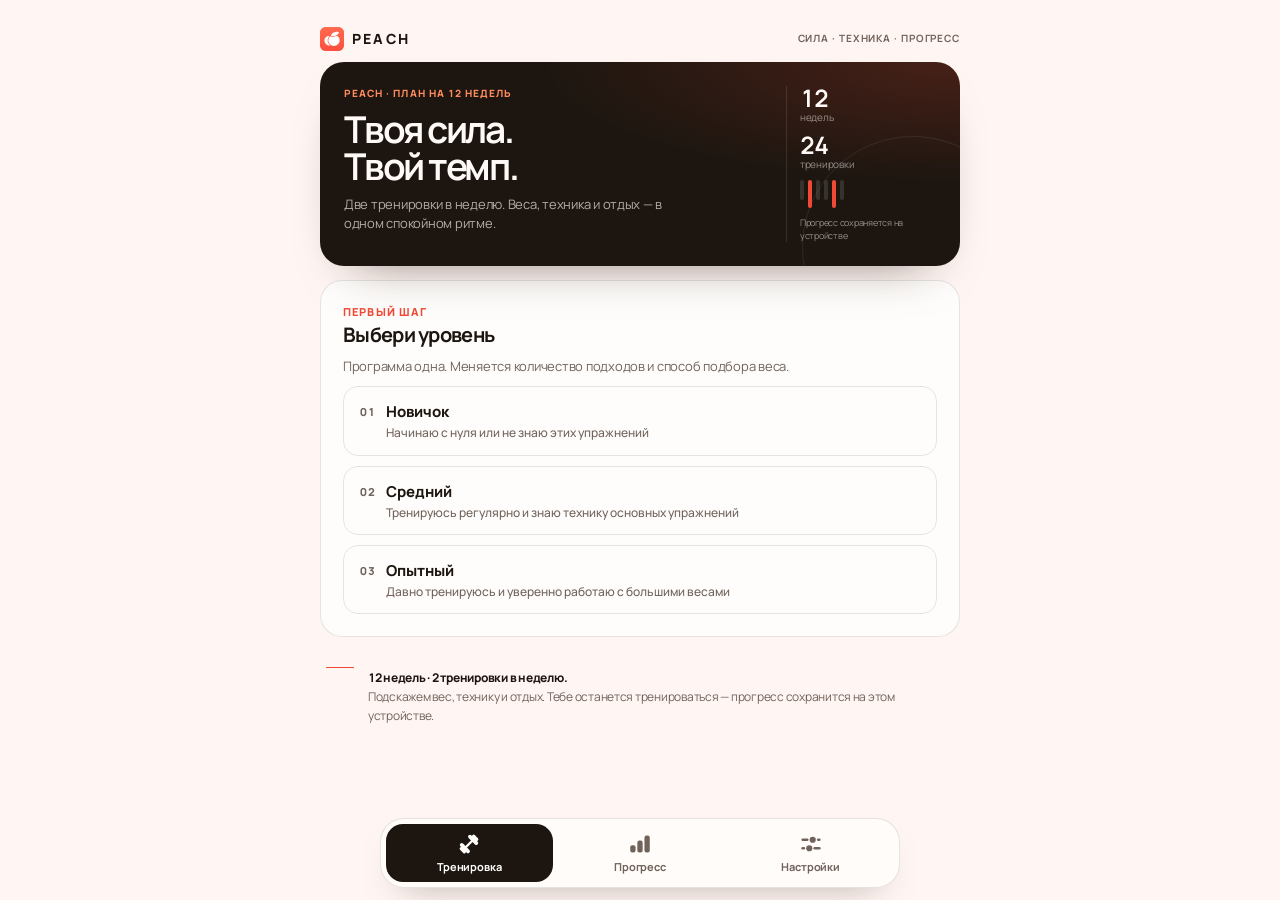
==== index.html @ c0b6f752 "Streamline PEACH release flows" ====
<!doctype html><html lang="ru"><head><meta charset="utf-8"><meta name="viewport" content="width=device-width,initial-scale=1,viewport-fit=cover"><link rel="manifest" href="manifest.webmanifest"><meta name="theme-color" content="#FF5B46"><meta name="mobile-web-app-capable" content="yes"><meta name="apple-mobile-web-app-capable" content="yes"><meta name="apple-mobile-web-app-title" content="PEACH"><meta name="apple-mobile-web-app-status-bar-style" content="black-translucent"><link rel="apple-touch-icon" sizes="180x180" href="apple-touch-icon.png"><link rel="icon" type="image/png" sizes="192x192" href="[data-uri]"><style>:root{padding-top:env(safe-area-inset-top,0px);padding-bottom:env(safe-area-inset-bottom,0px)}body{margin:0}[hidden]{display:none!important}img{max-width:100%}</style><title>PEACH</title>
<meta name="claude:viewport-fit-sides" content="cover">
<style>
/* Layout: iOS-style phone app. Blurred large-title header with a "wave" week strip, inset grouped cards,
   round tap-to-check sets, floating rest capsule, translucent tab bar, bottom sheet when a workout closes. */
:root{
  --bg:#f2f2f7; --surface:#ffffff; --raised:#e9e9ef; --line:rgba(60,60,67,.14);
  --fg:#0b0b0f; --muted:#6e6e78; --a1:#f04a36; --a2:#ff8a5c; --on-accent:#ffffff;
  --good:#1fa85a; --good-bg:#e3f6ea; --warn:#b26a00; --bad:#d93025;
  --input:#eeeef3; --bar:rgba(246,246,250,.92); --scrim:rgba(0,0,0,.32);
  --shadow:0 12px 32px -14px rgba(20,20,40,.28);
  --font:-apple-system,BlinkMacSystemFont,"SF Pro Text","Segoe UI",Roboto,"Helvetica Neue",Arial,sans-serif;
  --display:ui-rounded,"SF Pro Rounded",-apple-system,BlinkMacSystemFont,"Segoe UI",Roboto,sans-serif;
  --grad:linear-gradient(120deg,var(--a1),var(--a2));
  --spring:cubic-bezier(.2,.9,.25,1.25); --ease:cubic-bezier(.25,.8,.25,1);
  --r:22px; --tint:5%;
}
@media (prefers-color-scheme: dark){ :root:not([data-theme="light"]){
  --bg:#000000; --surface:#1c1c1e; --raised:#2c2c2e; --line:rgba(120,120,128,.3);
  --fg:#ffffff; --muted:#98989f; --a1:#ff6f5a; --a2:#ff9d73; --on-accent:#ffffff;
  --good:#32d074; --good-bg:#12301f; --warn:#ffcc55; --bad:#ff6961;
  --input:#2c2c2e; --bar:rgba(18,18,20,.9); --scrim:rgba(0,0,0,.55);
  --shadow:0 14px 36px -14px rgba(0,0,0,.9); color-scheme:dark } }
:root[data-theme="dark"],:root[data-look="dark"]{
  --bg:#000000; --surface:#1c1c1e; --raised:#2c2c2e; --line:rgba(120,120,128,.3);
  --fg:#ffffff; --muted:#98989f; --a1:#ff6f5a; --a2:#ff9d73; --on-accent:#ffffff;
  --good:#32d074; --good-bg:#12301f; --warn:#ffcc55; --bad:#ff6961;
  --input:#2c2c2e; --bar:rgba(18,18,20,.9); --scrim:rgba(0,0,0,.55);
  --shadow:0 14px 36px -14px rgba(0,0,0,.9); color-scheme:dark }

:root[data-look="light"]{  --bg:#f2f2f7; --surface:#ffffff; --raised:#e9e9ef; --line:rgba(60,60,67,.14);
  --fg:#0b0b0f; --muted:#6e6e78; --a1:#f04a36; --a2:#ff8a5c; --on-accent:#ffffff;
  --good:#1fa85a; --good-bg:#e3f6ea; --warn:#b26a00; --bad:#d93025;
  --input:#eeeef3; --bar:rgba(246,246,250,.92); --scrim:rgba(0,0,0,.32);
  --shadow:0 12px 32px -14px rgba(20,20,40,.28); color-scheme:light }
:root[data-accent="ocean"]{--a1:#0a84ff;--a2:#2ec4d6}
:root[data-accent="mint"]{--a1:#10b981;--a2:#8bd43a}
:root[data-accent="lavender"]{--a1:#8b5cf6;--a2:#e36bd6}
:root[data-accent="sunset"]{--a1:#ff6a00;--a2:#ffb62e}

*{box-sizing:border-box;-webkit-tap-highlight-color:transparent}
body{background:var(--bg);background:color-mix(in srgb,var(--a1) var(--tint),var(--bg));color:var(--fg);font-family:var(--font);font-size:16px;line-height:1.35;font-variant-numeric:tabular-nums;-webkit-font-smoothing:antialiased}
body::before{content:"";position:fixed;inset:0 0 auto;height:env(safe-area-inset-top,0px);z-index:10;background:var(--bg);background:color-mix(in srgb,var(--a1) var(--tint),var(--bg))}
button{font:inherit;color:inherit;cursor:pointer;touch-action:manipulation;-webkit-user-select:none;user-select:none;transition:transform .18s var(--ease),background .2s,color .2s,opacity .2s}
button:active{transform:scale(.95)}
.wrap{max-width:560px;margin:0 auto;padding-left:max(16px,env(safe-area-inset-left,0px));padding-right:max(16px,env(safe-area-inset-right,0px))}

header{background:transparent}
header .wrap{padding-block:14px 2px;display:flex;flex-direction:column;gap:12px}
.top{display:flex;align-items:center;justify-content:space-between;gap:12px}
.top>div{min-width:0}
.sub{font-size:13px;color:var(--muted);font-weight:600;text-transform:uppercase;letter-spacing:.04em;order:-1}
.top>div:first-child{display:flex;flex-direction:column;gap:1px}
h1{font-size:34px;font-weight:800;margin:0;letter-spacing:-.025em;line-height:1.08}
.ring{position:relative;flex:0 0 50px;height:50px}
.ring svg{width:50px;height:50px;transform:rotate(-90deg)}
.ring circle,.hring circle{fill:none}
.ring circle{stroke-width:6}
.tr{stroke:var(--raised)} .pr{stroke:url(#g);stroke-linecap:round;transition:stroke-dashoffset .9s var(--ease)}
.ring b{position:absolute;inset:0;display:grid;place-items:center;font-family:var(--display);font-size:11px;font-weight:800}
.weeks{display:flex;gap:7px;overflow-x:auto;padding:2px 0;scrollbar-width:none;align-items:flex-end}
.weeks::-webkit-scrollbar{display:none}
.wk{flex:0 0 44px;border:0;background:transparent;padding:0;display:flex;flex-direction:column;align-items:center;gap:5px}
.wk i{display:block;width:100%;border-radius:10px;background:var(--raised);transition:background .25s,height .25s}
.wk[data-p="0"] i{height:18px} .wk[data-p="1"] i{height:28px} .wk[data-p="2"] i{height:40px} .wk[data-p="3"] i{height:8px;opacity:.6}
.wk.done i{background:var(--good)}
.wk[aria-pressed="true"] i{background:var(--grad)}
.wk span{font-size:12px;font-weight:700;color:var(--muted)}
.wk[aria-pressed="true"] span{color:var(--fg)}
.seg{display:grid;grid-template-columns:1fr 1fr;gap:2px;background:var(--raised);border-radius:11px;padding:2px}
.seg button{border:0;background:transparent;font-weight:600;font-size:14px;padding:8px;border-radius:9px}
.seg button[aria-pressed="true"]{background:var(--surface);box-shadow:0 2px 6px -2px rgba(0,0,0,.25)}

main .wrap{padding-block:16px calc(160px + env(safe-area-inset-bottom,0px));display:flex;flex-direction:column;gap:14px}
#view.in>*{animation:rise .45s var(--ease) both}
#view.in>*:nth-child(2){animation-delay:.04s} #view.in>*:nth-child(3){animation-delay:.08s} #view.in>*:nth-child(4){animation-delay:.12s} #view.in>*:nth-child(n+5){animation-delay:.16s}
@keyframes rise{from{opacity:0;transform:translateY(14px)}to{opacity:1;transform:none}}
.hero{background:var(--surface);border-radius:var(--r);padding:16px;display:flex;gap:16px;align-items:center}
.hring{position:relative;flex:0 0 84px;height:84px}
.hring svg{width:84px;height:84px;transform:rotate(-90deg)}
.hring circle{stroke-width:10}
.hring b{position:absolute;inset:0;display:grid;place-items:center;font-family:var(--display);font-size:17px;font-weight:800}
.htxt{min-width:0;display:flex;flex-direction:column;gap:3px}
.cap{font-size:12px;font-weight:700;color:var(--a1);text-transform:uppercase;letter-spacing:.05em}
.hero strong{font-size:20px;font-weight:800;letter-spacing:-.01em}
.hero p{margin:0;font-size:13.5px;color:var(--muted)}
.note{background:var(--surface);border-radius:16px;padding:12px 14px;font-size:14px;border-left:4px solid var(--a1)}
.card{background:var(--surface);border-radius:var(--r);padding:16px;display:flex;flex-direction:column;gap:10px;transition:box-shadow .3s}
.ex-head{display:flex;gap:10px;align-items:center}
.num{flex:0 0 28px;height:28px;border-radius:50%;background:var(--raised);font-family:var(--display);font-weight:800;display:grid;place-items:center;font-size:13px;transition:background .3s,color .3s}
.fin .num{background:var(--good);color:var(--surface)}
h2{font-size:17px;font-weight:700;margin:0;min-width:0;text-wrap:balance;line-height:1.2;letter-spacing:-.01em}
.plan{display:flex;align-items:baseline;gap:8px;flex-wrap:wrap}
.plan b{font-family:var(--display);font-size:32px;font-weight:800;letter-spacing:-.02em;line-height:1}
.plan span{font-weight:600;color:var(--muted);font-size:14px}
.hint{font-size:13px;font-weight:600;color:var(--a1);margin:0}
.meta{font-size:13px;color:var(--muted);margin:0}
.sets{display:flex;flex-direction:column;margin-top:2px}
.set{display:grid;grid-template-columns:18px 1fr 1fr 44px;gap:8px;align-items:center;padding:7px 0;border-top:.5px solid var(--line)}
.set .n{font-size:13px;color:var(--muted);font-weight:700;text-align:center}
.field{position:relative;min-width:0}
.field input{width:100%;min-width:0;font:inherit;font-family:var(--display);font-size:20px;font-weight:700;padding:10px 40px 10px 12px;border-radius:12px;border:0;background:var(--input);color:var(--fg);transition:background .3s,color .3s}
.field input::placeholder{color:var(--muted);opacity:.5}
.field span{position:absolute;right:11px;top:50%;transform:translateY(-50%);font-size:12px;font-weight:600;color:var(--muted);pointer-events:none}
.ok{width:44px;height:44px;border-radius:50%;border:2px solid var(--line);background:transparent;display:grid;place-items:center;padding:0}
.ok svg{width:22px;height:22px;stroke:transparent;fill:none;stroke-width:3;stroke-linecap:round;stroke-linejoin:round;stroke-dasharray:24;stroke-dashoffset:24;transition:stroke-dashoffset .35s var(--ease) .08s}
.set.on .field input{background:var(--good-bg)}
.set.on .ok{background:var(--good);border-color:var(--good)}
.set.on .ok svg{stroke:var(--surface);stroke-dashoffset:0}
.set.pop .ok{animation:pop .5s var(--spring)}
@keyframes pop{0%{transform:scale(.6)}100%{transform:scale(1)}}
input:focus-visible,button:focus-visible,textarea:focus-visible{outline:2px solid var(--a1);outline-offset:2px}
.row{display:flex;gap:8px;flex-wrap:wrap;align-items:center;justify-content:space-between}
.e1{font-size:13px;color:var(--muted)}
.e1 b{color:var(--fg);font-weight:700}
.tag{display:inline-block;font-size:11px;font-weight:700;border-radius:99px;padding:3px 9px;background:var(--grad);color:var(--on-accent);margin-left:6px;animation:pop .5s var(--spring)}
.btn{border:0;background:var(--raised);font-weight:600;font-size:15px;padding:11px 16px;border-radius:12px}
.btn.danger{color:var(--bad)}
.summary{background:var(--surface);border-radius:var(--r);padding:16px;display:flex;flex-direction:column;gap:12px}
.summary h3{color:var(--good)}
.stats{display:grid;grid-template-columns:1fr 1fr;gap:10px}
.stat{background:var(--surface);border-radius:18px;padding:14px}
.summary .stat,.panel .stat{background:var(--raised)}
.stat b{display:block;font-family:var(--display);font-size:24px;font-weight:800;letter-spacing:-.02em}
.stat span{font-size:12.5px;color:var(--muted);font-weight:600}
textarea{width:100%;font:inherit;border:0;background:var(--input);color:var(--fg);border-radius:12px;padding:11px;min-height:64px;resize:vertical}
label.lbl{font-size:12px;font-weight:600;color:var(--muted);text-transform:uppercase;letter-spacing:.04em}
h3{font-size:17px;font-weight:700;margin:0;letter-spacing:-.01em}

#timer{position:fixed;left:0;right:0;bottom:calc(78px + env(safe-area-inset-bottom,0px));z-index:7;pointer-events:none}
#timer:not([hidden]) .in{animation:rise .4s var(--spring)}
#timer .in{pointer-events:auto;background:var(--surface);border:.5px solid var(--line);border-radius:26px;padding:10px 10px 10px 18px;display:flex;align-items:center;gap:10px;box-shadow:var(--shadow);overflow:hidden;position:relative}
#timer .in::after{content:"";position:absolute;left:0;bottom:0;height:3px;width:var(--p,0%);background:var(--grad);transition:width .25s linear}
#timer small{display:block;font-size:12px;font-weight:600;color:var(--muted)}
#timer b{font-family:var(--display);font-size:26px;font-weight:800;line-height:1.05}
#timer .sp{flex:1}
#timer button{border:0;border-radius:99px;padding:10px 14px;font-weight:700;font-size:14px;background:var(--raised)}
#timer.end b{color:var(--good)}

nav{position:fixed;left:0;right:0;bottom:0;z-index:6;background:var(--bar);backdrop-filter:saturate(180%) blur(20px);-webkit-backdrop-filter:saturate(180%) blur(20px);border-top:.5px solid var(--line);padding-bottom:env(safe-area-inset-bottom,0px)}
nav .bar{display:grid;grid-template-columns:repeat(3,1fr)}
nav button{border:0;background:transparent;color:var(--muted);font-weight:600;font-size:11px;padding:8px 4px 6px;display:flex;flex-direction:column;align-items:center;gap:3px}
nav svg{width:28px;height:28px;fill:currentColor;stroke:none;transition:transform .35s var(--spring)}
nav button[aria-pressed="true"] svg{transform:scale(1.08)}
nav button[aria-pressed="true"]{color:var(--a1)}

#sheet{position:fixed;inset:0;z-index:30;display:flex;align-items:flex-end}
#sheetx{position:absolute;inset:0;border:0;background:var(--scrim);animation:fade .3s both}
#sheetx:active{transform:none}
.panel{position:relative;width:100%;background:var(--surface);border-radius:28px 28px 0 0;animation:up .5s var(--spring) both}
.panel .wrap{padding-block:10px calc(22px + env(safe-area-inset-bottom,0px));display:flex;flex-direction:column;gap:16px;align-items:stretch;text-align:center}
.grab{width:38px;height:5px;border-radius:9px;background:var(--raised);align-self:center}
.okmark{align-self:center;width:84px;height:84px}
.peachmark{align-self:center;width:84px;height:84px;border-radius:50%;background:var(--grad);display:grid;place-items:center;animation:peachpop .6s var(--spring) .1s both}
.peachmark[hidden]{display:none}
.peachmark svg{width:50px;height:46px;fill:#fff;margin-top:-3px}
@keyframes peachpop{from{transform:scale(.4);opacity:0}to{transform:none;opacity:1}}

.okmark circle{fill:var(--good)}
.okmark path{fill:none;stroke:var(--surface);stroke-width:7;stroke-linecap:round;stroke-linejoin:round;stroke-dasharray:60;stroke-dashoffset:60;animation:draw .5s var(--ease) .35s forwards}
.panel h3{font-size:26px;font-weight:800;letter-spacing:-.02em}
.panel p{margin:-8px 0 0;color:var(--muted);font-size:15px}
.panel .stats{grid-template-columns:repeat(3,1fr);text-align:left}
.panel .stat b{font-size:19px}
.cta{border:0;border-radius:16px;padding:16px;font-size:17px;font-weight:700;background:var(--grad);color:var(--on-accent)}
@keyframes up{from{transform:translateY(100%)}to{transform:none}}
@keyframes fade{from{opacity:0}to{opacity:1}}
@keyframes draw{to{stroke-dashoffset:0}}

.big{font-family:var(--display);font-size:38px;font-weight:800;line-height:1;letter-spacing:-.03em}
.big small{font-family:var(--font);font-size:14px;font-weight:600;color:var(--muted);letter-spacing:0}
.pill{font-size:12.5px;font-weight:700;border-radius:999px;padding:5px 11px;white-space:nowrap;background:var(--raised)}
.pill.good{color:var(--good);background:var(--good-bg)} .pill.warn{color:var(--warn)} .pill.bad{color:var(--bad)} .pill.wait{color:var(--muted)}
.chart{width:100%;height:auto;display:block}
.chart text{font-family:var(--font);font-size:11px;font-weight:600;fill:var(--muted)}
.chart text.v{fill:var(--fg);font-weight:700;font-size:12px}
.chart .tg{stroke:var(--muted);stroke-width:1.5;stroke-dasharray:4 5;fill:none;opacity:.6}
.chart .ln{stroke:url(#g);stroke-width:3.5;fill:none;stroke-linecap:round;stroke-linejoin:round}
.chart .ar{fill:url(#ga);stroke:none}
.chart circle{fill:var(--surface);stroke:var(--a1);stroke-width:3}
.chart circle.e{stroke:var(--raised)}
.chart line{stroke:var(--line);stroke-width:1}
.tbl{overflow-x:auto}
table{border-collapse:collapse;width:100%;font-size:13px;font-variant-numeric:tabular-nums}
th,td{padding:10px 3px;text-align:right;border-bottom:.5px solid var(--line);white-space:nowrap}
th:first-child,td:first-child{text-align:left;padding-left:8px}
th:last-child,td:last-child{padding-right:8px}
th{font-size:12px;color:var(--muted);text-transform:uppercase;letter-spacing:.03em;font-weight:600}
tr.rest td{color:var(--muted)}
tr.cur td{background:var(--raised);font-weight:700}
.brows{display:flex;flex-direction:column}.brow{display:flex;align-items:center;justify-content:space-between;gap:12px;padding:10px 0;border-bottom:1px solid var(--line)}.brow:last-child{border-bottom:0}.brow>div{display:flex;flex-direction:column;gap:2px;min-width:0}
.brow b{font-size:24px;font-weight:800;letter-spacing:-.02em}.brow b small{font-size:13px;font-weight:500;color:var(--muted)}.brow i{font-style:normal;font-size:12.5px;color:var(--muted)}
.spark{width:120px;height:38px;flex:none}.spark polyline{fill:none;stroke:var(--a1);stroke-width:2.5;stroke-linecap:round;stroke-linejoin:round}.spark circle{fill:var(--a1)}
.ach{display:grid;grid-template-columns:1fr 1fr;gap:8px}.ach>div{border-radius:14px;padding:10px 12px;display:flex;flex-direction:column;gap:2px;border:1.5px dashed var(--line);color:var(--muted);min-width:0}
.ach>div b{font-size:14px;font-weight:700;line-height:1.2}.ach>div span{font-size:12px}.ach>div.on{border:1.5px solid transparent;background:var(--input);background:color-mix(in srgb,var(--a1) 15%,var(--surface));color:var(--fg)}.ach>div.on b{color:var(--a1)}.ach>div.on span{color:var(--muted)}
#bodycard>p{margin:0;font-size:15px}.sep{height:1px;background:var(--line);margin:6px 0}
.pht{display:grid;grid-template-columns:repeat(3,1fr);gap:8px}.pht>div{border-radius:14px;padding:10px;display:flex;flex-direction:column;gap:2px;border:1.5px dashed var(--line);color:var(--muted);min-width:0}.pht b{font-size:13.5px;line-height:1.2}.pht span{font-size:12px}
.pht>div.on{border:1.5px solid transparent;background:color-mix(in srgb,var(--a1) 15%,var(--surface));color:var(--fg)}.pht>div.on b{color:var(--a1)}.pht>div.due{border:1.5px solid var(--a1);color:var(--fg)}
.ex-head h2{min-width:0;flex:1 1 auto;overflow-wrap:anywhere;hyphens:auto}
.nacts{display:flex;gap:18px;margin-top:8px}.note .ghostbtn.dim{color:var(--muted)}
.bodyv{margin:4px 0 6px}.bodyv b{font-size:22px;font-weight:700}.bodyv b small{font-size:13px;font-weight:500;color:var(--muted)}.bodyv i{font-style:normal;font-size:12px;color:var(--muted)}
.grid3{display:grid;grid-template-columns:repeat(3,1fr);gap:8px}
.grid3>div{min-width:0;display:flex;flex-direction:column;gap:5px}
.grid3 .lbl{white-space:normal;overflow:visible;text-overflow:clip;min-height:32px;line-height:1.25;overflow-wrap:anywhere}
@media(max-width:350px){.grid3 .lbl{font-size:10px;letter-spacing:0}table{font-size:12px}th,td{padding:10px 2px}}
.grid3 .field input{padding-right:30px;font-size:18px}
ol,ul{margin:0;padding-left:20px;display:flex;flex-direction:column;gap:7px;font-size:15px}
.sync{font-size:12.5px;color:var(--muted);text-align:center;margin:0}
@media (prefers-reduced-motion:reduce){*{animation:none!important;transition:none!important}}
/* v4: one focused set editor with steppers, tappable set rows, theme presets */
.card.act{box-shadow:0 0 0 2px color-mix(in srgb,var(--a1) 40%,transparent)}
.srow{display:grid;grid-template-columns:18px 1fr 28px;gap:10px;align-items:center;width:100%;padding:12px 0;border:0;border-top:.5px solid var(--line);background:transparent;text-align:left}
.srow .n{font-size:13px;color:var(--muted);font-weight:700;text-align:center}
.srow .val{font-family:var(--display);font-size:18px;font-weight:600;color:var(--muted)}
.srow.on .val{color:var(--fg)} .srow.on .val b{font-weight:800}
.ck{width:26px;height:26px;border-radius:50%;border:2px solid var(--line);display:grid;place-items:center}
.ck svg{width:15px;height:15px;fill:none;stroke:var(--surface);stroke-width:3.5;stroke-linecap:round;stroke-linejoin:round}
.srow.on .ck{background:var(--good);border-color:var(--good)}
.srow.new .ck{animation:pop .5s var(--spring)}
.editor{background:var(--input);border-radius:20px;padding:14px;margin:8px 0;display:flex;flex-direction:column;gap:12px;animation:rise .35s var(--ease) both}
.ecap{font-size:12px;font-weight:700;color:var(--a1);text-transform:uppercase;letter-spacing:.05em}
.steps{display:grid;grid-template-columns:1fr 1fr;gap:10px}
.step{display:grid;grid-template-columns:44px 1fr 44px;align-items:center;background:var(--surface);border-radius:16px;min-width:0}
.step button{height:60px;border:0;background:transparent;color:var(--a1);font-size:28px;font-weight:400;line-height:1;padding:0}
.step label{display:flex;flex-direction:column;align-items:center;min-width:0}
.step input{width:100%;min-width:0;border:0;background:transparent;color:var(--fg);text-align:center;font:inherit;font-family:var(--display);font-size:22px;font-weight:800;padding:0;outline-offset:4px}
@media (max-width:389px){.steps{grid-template-columns:1fr}}
.step span{font-size:11px;font-weight:600;color:var(--muted)}
.erow{display:flex;gap:8px}
.erow .cta{flex:1;padding:15px}
.shake{animation:shake .35s}
@keyframes shake{25%{transform:translateX(-6px)}75%{transform:translateX(6px)}}
.seg3{grid-template-columns:repeat(3,1fr)}
.sw{display:grid;grid-template-columns:repeat(5,1fr);gap:6px}
.swb{border:0;background:transparent;padding:6px 0;display:flex;flex-direction:column;align-items:center;gap:6px;font-size:11.5px;font-weight:600;color:var(--muted);min-width:0}
.swb i{display:block;width:46px;height:46px;border-radius:50%;box-shadow:0 0 0 3px var(--surface),0 0 0 5px transparent;transition:box-shadow .25s}
.swb[aria-pressed="true"]{color:var(--fg)}
.swb[aria-pressed="true"] i{box-shadow:0 0 0 3px var(--surface),0 0 0 5px var(--a1)}
.ghostbtn{border:0;background:transparent;color:var(--muted);font-weight:600;font-size:15px;padding:6px}
/* v7: plate calculator, warm-up ladder, keep-awake switch, backup */
.pw{border:0;background:transparent;padding:0;display:inline-flex;align-items:baseline;gap:8px;text-align:left}
.pw small{font-size:12px;font-weight:700;color:var(--a1);white-space:nowrap}
.warm{display:flex;flex-wrap:wrap;gap:6px;align-items:center}
.warm>span{font-size:12px;font-weight:600;color:var(--muted);text-transform:uppercase;letter-spacing:.04em;margin-right:2px}
.wchip{border:0;border-radius:99px;background:var(--input);padding:7px 12px;font-family:var(--display);font-size:14px;font-weight:700}
.wchip[aria-pressed="true"]{background:var(--good-bg);color:var(--good);text-decoration:line-through}
#info{position:fixed;inset:0;z-index:30;display:flex;align-items:flex-end}
#infox{position:absolute;inset:0;border:0;background:var(--scrim);animation:fade .3s both}
#infox:active{transform:none}
.barbell{display:flex;align-items:center;justify-content:center;gap:3px;min-height:96px}
.barbell .rod{width:46px;height:10px;border-radius:3px;background:var(--muted)}
.barbell .end{width:26px;height:8px;border-radius:0 4px 4px 0;background:var(--muted)}
.barbell .pl{border-radius:5px;background:var(--grad);animation:pop .45s var(--spring) both}
.plist{font-family:var(--display);font-size:26px;font-weight:800;letter-spacing:-.01em}
.plist small{display:block;font-family:var(--font);font-size:13px;font-weight:600;color:var(--muted);letter-spacing:0}
.tgl{flex:0 0 51px;width:51px;height:31px;border-radius:99px;border:0;background:var(--raised);position:relative;padding:0;transition:background .25s}
.tgl::after{content:"";position:absolute;top:2px;left:2px;width:27px;height:27px;border-radius:50%;background:var(--on-accent);box-shadow:0 2px 5px rgba(0,0,0,.25);transition:transform .25s var(--ease)}
.tgl[aria-checked="true"]{background:var(--good)}
.tgl[aria-checked="true"]::after{transform:translateX(20px)}
.tgl:active{transform:none}
.line{display:flex;align-items:center;justify-content:space-between;gap:12px}
.line>div{min-width:0}
.line b{display:block;font-weight:600}
.btns{display:flex;flex-wrap:wrap;gap:8px}
.btns .btn{flex:1 1 140px}
textarea.code{font-family:ui-monospace,Menlo,monospace;font-size:16px;min-height:76px;word-break:break-all}
textarea.code::placeholder{font-family:var(--font);word-break:normal}
/* v9: easy day, exercise swap */
.easy{align-self:flex-start;margin-top:6px;border:0;border-radius:99px;background:var(--input);padding:8px 14px;font-size:13.5px;font-weight:600;color:var(--a1)}
.easy[aria-pressed="true"]{background:var(--good-bg);color:var(--good)}
.swap{margin-left:auto;flex:0 0 auto;border:0;background:var(--input);border-radius:99px;padding:6px 11px;font-size:12.5px;font-weight:600;color:var(--muted)}
.opt{border:0;border-radius:16px;background:var(--raised);padding:14px 16px;font-size:16px;font-weight:600;text-align:left;display:flex;justify-content:space-between;align-items:center;gap:10px}
.opt[aria-pressed="true"]{box-shadow:0 0 0 2px var(--a1)}
.opt small{color:var(--muted);font-weight:500;white-space:nowrap}
/* v11: first run, own exercise */
.obrow{display:flex;flex-direction:column;gap:6px}
.obrow b{font-weight:600}
.obrow>.ghostbtn{align-self:flex-start}
.grid2{display:grid;grid-template-columns:1fr 1fr;gap:8px;align-items:stretch}
.txt{width:100%;min-width:0;font:inherit;font-size:17px;font-weight:600;padding:12px;border-radius:12px;border:0;background:var(--input);color:var(--fg)}
.own{display:flex;flex-direction:column;gap:8px;text-align:left}
#view>.cta{width:100%}
/* v12: robustness */
.seg button,.swap,.wchip,.easy,.ghostbtn,.btn{min-height:42px}
.swap{padding-inline:14px}
.weeks{align-items:stretch}
.wk{justify-content:flex-end;min-height:60px}
.panel{max-height:94%;overflow-y:auto;-webkit-overflow-scrolling:touch}
.barbell{overflow:hidden}
#timer .in>div{min-width:0}
#timer small{white-space:nowrap;overflow:hidden;text-overflow:ellipsis}
.opt span{min-width:0}
.note .ghostbtn,.meta .ghostbtn{color:var(--a1);padding:0;min-height:0;font-size:14px;display:inline}
.why{border-top:1px solid var(--line,rgba(127,127,127,.25));padding-top:10px;margin-top:6px}.why summary{cursor:pointer;font-weight:600;font-size:14px;color:var(--a1);list-style:none;min-height:32px;display:flex;align-items:center}.why summary::-webkit-details-marker{display:none}.why summary::after{content:"›";margin-left:6px;transition:transform .2s}.why[open] summary::after{transform:rotate(90deg)}.why p{margin:6px 0 0}.why li{margin:8px 0;font-size:14px}.why li b{display:block}.why li small{color:var(--muted);font-size:12px}
.hw{display:flex;flex-direction:column;gap:8px;text-align:left}.hw p{margin:0;color:var(--fg);font-size:15px}.hw .cap{margin-top:6px}.hw p.meta{color:var(--muted);font-size:13px;margin-top:6px}
.opt.lv{width:100%;margin-top:8px}.opt.lv span{display:flex;flex-direction:column;gap:2px}.opt.lv i{font-style:normal;font-size:13.5px;font-weight:500;color:var(--muted)}
#launch{display:none}
@media (display-mode:standalone){#launch{display:grid;position:fixed;inset:0;z-index:999;place-items:center;background:#FF5B46;transition:opacity .4s var(--ease),visibility 0s .4s}}
#launch svg{width:104px;height:96px;fill:#fff;transition:transform .5s var(--ease),opacity .2s}
#launch.out{opacity:0;visibility:hidden;pointer-events:none}
#launch.out svg{transform:scale(1.18);opacity:0}
@media (prefers-reduced-motion:reduce){#launch.out svg{transform:none}}
/* v13: focused workout flow; existing palette stays unchanged */
#photoguide{scroll-margin-top:12px}
.coach summary{min-height:44px}
.coach-body{display:flex;flex-direction:column;gap:8px;padding:4px 0 6px}
.coach-body .ghostbtn{align-self:flex-start;padding-inline:0}
.setfeedback{font-size:13px;font-weight:700;color:var(--good)}
#timer .in{padding:12px 10px 12px 16px;gap:12px}
#timer b{font-size:36px;font-variant-numeric:tabular-nums;letter-spacing:-.03em}
#timer button{min-height:44px;white-space:nowrap;padding-inline:12px;pointer-events:auto;touch-action:manipulation;position:relative;z-index:1}
#timer #texpand{background:transparent;border:0;border-radius:8px;padding:0;text-align:left;min-width:0}
#timer button:disabled{opacity:.6;cursor:default}
#timer.end small{color:var(--good)}
.panelx{position:sticky;top:12px;z-index:2;display:grid;place-items:center;width:44px;height:44px;margin:12px 16px -48px auto;border:0;border-radius:50%;background:var(--raised);color:var(--fg);font-size:26px;line-height:1}
/* v16: flagship workout continuity, useful history and accessible touch targets */
.seg button,.swap,.wchip,.easy,.ghostbtn,.btn{min-height:44px}
.why summary{min-height:44px}
summary:focus-visible{outline:2px solid var(--a1);outline-offset:3px;border-radius:6px}
.tgl{height:44px;background:transparent}
.tgl::before{content:"";position:absolute;left:0;top:6px;width:51px;height:31px;border-radius:99px;background:var(--raised);transition:background .25s}
.tgl::after{top:8px}
.tgl[aria-checked="true"]{background:transparent}
.tgl[aria-checked="true"]::before{background:var(--good)}
.note .ghostbtn{position:relative;min-height:44px;display:inline-flex;align-items:center}
.note .ghostbtn::after{content:"";position:absolute;inset:-4px -6px}
.pw{min-height:44px}
.setfeedback{display:flex;align-items:center;justify-content:space-between;gap:10px;flex-wrap:wrap;line-height:1.45}
.setfeedback button{border:0;background:transparent;color:var(--a1);font-weight:700;font-size:13px;padding:4px 0;min-height:44px}
.prevset{font-size:13px;color:var(--muted);margin-top:-6px}
.fielderror{display:none;margin:0;color:var(--bad);font-size:13px;font-weight:600}
.fielderror.show{display:block}
input[aria-invalid="true"]{box-shadow:0 0 0 2px var(--bad)}
.nextwork{width:100%}
.history{display:flex;flex-direction:column}
.hitem{border-top:1px solid var(--line)}
.hitem:first-child{border-top:0}
.hitem summary{list-style:none;cursor:pointer;display:grid;grid-template-columns:1fr auto;gap:4px 12px;padding:12px 0;min-height:44px;align-items:center}
.hitem summary::-webkit-details-marker{display:none}
.hitem summary b{font-size:14px}
.hitem summary span{font-size:13px;color:var(--muted);text-align:right}
.hitem summary small{font-size:12px;color:var(--muted)}
.hdetail{padding:0 0 12px;display:flex;flex-direction:column;gap:7px}
.hrow{display:grid;grid-template-columns:minmax(0,1fr) auto;gap:12px;font-size:13px}
.hrow span:last-child{text-align:right;white-space:nowrap;color:var(--muted)}
.hnote{font-size:13px;color:var(--muted);margin:2px 0 0;white-space:pre-wrap}
.empty{padding:24px 18px;text-align:center;gap:14px}
.empty h3{font-size:22px}
.empty p{margin:0;color:var(--muted);font-size:15px;line-height:1.55}
.empty .cta{width:100%}
@media(min-width:700px){.history{display:grid;grid-template-columns:1fr 1fr;gap:0 20px}.hitem:nth-child(2){border-top:0}}
/* v17: recoverable data operations, layout only — palette unchanged */
.safetylist{display:flex;flex-direction:column}
.safetyitem{display:flex;align-items:center;justify-content:space-between;gap:12px;padding:12px 0;border-top:1px solid var(--line)}
.safetyitem>div{display:flex;flex-direction:column;gap:3px;min-width:0}
.safetyitem span{font-size:12px;color:var(--muted)}
.safetyitem .btn{flex:0 0 auto;font-size:13px;padding-inline:12px}
@media(max-width:389px){.safetyitem{align-items:stretch;flex-direction:column}.safetyitem .btn{width:100%}}
/* v20: keyboard and touch access only — approved palette stays unchanged */
.step input{min-height:44px}
.meta .ghostbtn{min-height:44px;display:inline-flex;align-items:center;vertical-align:middle}
.nacts{flex-wrap:wrap;gap:0 18px}
/* v21: focused rest and contextual home-screen install — existing palette only */
#restfocus{position:fixed;inset:0;z-index:40;overflow-y:auto;overscroll-behavior:contain;background:var(--bg);background:color-mix(in srgb,var(--a1) var(--tint),var(--bg))}
.rest-screen{width:100%;max-width:560px;min-height:100%;margin:0 auto;padding:max(10px,env(safe-area-inset-top,0px)) max(20px,env(safe-area-inset-right,0px)) calc(20px + env(safe-area-inset-bottom,0px)) max(20px,env(safe-area-inset-left,0px));display:flex;flex-direction:column;gap:16px;outline:none;animation:restin .2s var(--ease) both}
.rest-top{display:grid;grid-template-columns:1fr auto 1fr;align-items:center;min-height:48px;flex:none}
.rest-top h2{font-size:16px;text-align:center}
.rest-min{justify-self:start;border:0;background:transparent;color:var(--fg);font-size:15px;font-weight:600;padding:12px 0;min-height:44px}
.rest-stage{flex:1;display:flex;flex-direction:column;align-items:center;justify-content:center;gap:18px;min-height:0}
.rest-kicker{max-width:100%;color:var(--fg);font-size:13px;font-weight:700;text-align:center;white-space:nowrap;overflow:hidden;text-overflow:ellipsis}
.rest-ring{position:relative;width:min(72vw,288px);aspect-ratio:1;flex:none}
.rest-ring::before{content:"";position:absolute;inset:14%;border-radius:50%;background:var(--surface)}
.rest-ring svg{position:relative;z-index:1;display:block;width:100%;height:100%;transform:rotate(-90deg)}
.rest-ring circle{fill:none;stroke-width:12}
.rest-ring .rr-track{stroke:var(--raised)}
.rest-ring .rr-progress{stroke:url(#g);stroke-linecap:round;transition:stroke-dashoffset .25s linear}
.rest-clockbox{position:absolute;inset:0;z-index:2;display:flex;flex-direction:column;align-items:center;justify-content:center;gap:7px;text-align:center;padding:23%}
.rest-state{color:var(--a1);font-size:13px;font-weight:800}
.rest-clock{font-family:var(--display);font-size:clamp(52px,17vw,76px);font-weight:800;line-height:1;letter-spacing:-.055em;font-variant-numeric:tabular-nums;white-space:nowrap}
.rest-sub{color:var(--muted);font-size:12px;font-weight:600;line-height:1.3}
.rest-screen.done .rest-clock{font-size:clamp(36px,11vw,52px);letter-spacing:-.03em;color:var(--good)}
.rest-next{width:100%;background:var(--surface);border-radius:var(--r);padding:16px;display:flex;flex-direction:column;gap:13px;text-align:left}
.rest-next-head{display:flex;align-items:flex-start;justify-content:space-between;gap:12px}
.rest-next-head>div{min-width:0}
.rest-next h3{margin-top:3px;font-size:19px;overflow-wrap:anywhere}
.rest-next .cap{color:var(--fg)}
.rest-next .pill{flex:none;margin-top:2px}
.rest-metrics{display:grid;grid-template-columns:1fr 1fr;border-top:1px solid var(--line);padding-top:13px}
.rest-metric{min-width:0;display:flex;flex-direction:column;gap:3px}
.rest-metric+.rest-metric{border-left:1px solid var(--line);padding-left:16px}
.rest-metric span{color:var(--muted);font-size:12px;font-weight:700;text-transform:uppercase;letter-spacing:.04em}
.rest-metric b{font-family:var(--display);font-size:30px;font-weight:800;line-height:1.1;letter-spacing:-.03em;overflow-wrap:anywhere}
.rest-metric b small{font-family:var(--font);font-size:13px;font-weight:600;color:var(--muted);letter-spacing:0}
.rest-metric b.choose{font-family:var(--font);font-size:21px;line-height:1.25;letter-spacing:-.01em}
.rest-controls{display:grid;grid-template-columns:repeat(3,1fr);gap:10px;flex:none}
.rest-control{min-height:52px;border:0;border-radius:16px;background:var(--raised);font-size:16px;font-weight:700;padding:13px 16px}
.rest-control:disabled{opacity:.45;cursor:default}
#rfnext{width:100%;flex:none}
.rest-skip{align-self:center;min-height:44px;border:0;background:transparent;color:var(--fg);font-size:14px;font-weight:600;padding:10px 16px}
.rest-hint{margin:-6px 0 0;text-align:center;color:var(--fg);font-size:12.5px}
@keyframes restin{from{opacity:0;transform:translateY(10px) scale(.99)}to{opacity:1;transform:none}}
@media(max-height:700px){.rest-screen{gap:10px}.rest-stage{gap:10px}.rest-ring{width:min(58vw,230px)}.rest-next{padding:14px;gap:10px}.rest-controls{gap:8px}.rest-control{min-height:48px}.rest-hint{display:none}}
@media(max-width:350px){#timer .in{gap:7px;padding-left:12px}#timer button{font-size:13px;padding-inline:10px}#timer b{font-size:32px}.rest-screen{padding-inline:16px}.rest-next-head{flex-direction:column;gap:6px}.rest-next .pill{margin:0}.rest-metric b{font-size:26px}.rest-metric b.choose{font-size:19px}}
/* v22: progressive disclosure and one unambiguous rest target — palette unchanged */
#timer .in{padding:0;gap:0}
#timer .in::after{z-index:2;pointer-events:none}
#timer #texpand{width:100%;min-height:76px;margin:0;padding:12px 18px;display:flex;align-items:center;justify-content:space-between;gap:12px;border:0;border-radius:26px;background:transparent;text-align:left;white-space:normal}
#timer #texpand .timer-copy{display:block;min-width:0}
#timer #texpand .timer-open{flex:none;color:var(--muted);font-size:13px;font-weight:700}
#timer #texpand small{max-width:100%}
#timer #texpand b{display:block}
#timer #texpand:active{transform:none;background:var(--raised)}
.excompact{background:var(--surface);border-radius:18px;padding:0;overflow:hidden}
.excompact-btn{width:100%;min-height:70px;display:grid;grid-template-columns:28px minmax(0,1fr) 28px;align-items:center;gap:12px;padding:12px 14px;border:0;background:transparent;text-align:left}
.excompact-btn:active{transform:none;background:var(--raised)}
.excompact-main{min-width:0;display:flex;flex-direction:column;gap:4px}
.excompact-main b{font-size:15px;line-height:1.25;overflow-wrap:anywhere}
.excompact-main small{color:var(--muted);font-size:12.5px;line-height:1.3}
.excompact-state{width:28px;height:28px;display:grid;place-items:center;color:var(--muted);font-size:24px;font-weight:500}
.excompact.fin .excompact-state{color:var(--good)}
.excompact-state svg{width:22px;height:22px;fill:none;stroke:currentColor;stroke-width:3;stroke-linecap:round;stroke-linejoin:round}
.card:focus-visible{outline:2px solid var(--a1);outline-offset:2px}
.block-results{display:flex;flex-direction:column;gap:10px;text-align:left}
.block-results[hidden]{display:none}
.block-results-list{display:flex;flex-direction:column;border-top:1px solid var(--line);border-bottom:1px solid var(--line)}
.block-result{display:grid;grid-template-columns:minmax(0,1fr) auto;gap:4px 12px;padding:11px 0;border-top:1px solid var(--line)}
.block-result:first-child{border-top:0}
.block-result b{font-size:14px;line-height:1.3}
.block-result strong{font-size:14px;text-align:right;white-space:nowrap}
.block-result small{grid-column:1/-1;color:var(--muted);font-size:12.5px;line-height:1.4}
#sh-block .cta,#sh-block .btn{width:100%}
.sharemsg{min-height:18px;margin:0;text-align:center;color:var(--fg);font-size:12.5px}
.carry-list{display:flex;flex-direction:column;text-align:left;border-top:1px solid var(--line)}
.carry-item{display:flex;align-items:center;justify-content:space-between;gap:12px;padding:13px 0;border-bottom:1px solid var(--line)}
.carry-item>span{display:flex;flex-direction:column;gap:3px;min-width:0}
.carry-item b{font-size:15px}
.carry-item small{color:var(--muted);font-size:12.5px}
.carry-item strong{font-family:var(--display);font-size:20px;white-space:nowrap}
.preview-actions{display:flex;flex-direction:column;gap:8px}
.preview-actions .cta{width:100%}
@media(max-width:350px){#timer #texpand{padding-inline:14px;min-height:70px}#timer #texpand .timer-open{font-size:12px}.excompact-btn{padding-inline:12px;gap:10px}.block-result{grid-template-columns:1fr}.block-result strong{text-align:left;white-space:normal}.carry-item{align-items:flex-start;flex-direction:column}}
/* v25: beginner guidance and visible programme rationale — palette and motion unchanged */
.first-hero .first-start{width:100%;margin-top:10px;padding:13px 16px;font-size:16px}
.workout-options{margin-top:-4px;padding:0 4px}
.workout-options summary{min-height:44px}
.workout-options p{margin:4px 0 10px;color:var(--muted);font-size:14px}
.novice-guide{border-top:1px solid var(--line);padding-top:12px;display:flex;flex-direction:column;gap:8px}
.novice-guide>b{font-size:14px}
.novice-guide ol{font-size:14px;gap:6px}
.novice-guide p{margin:0;color:var(--muted);font-size:13px;line-height:1.45}
.evidence summary{gap:5px;flex-wrap:wrap}
.evidence summary small{color:var(--muted);font-size:12px;font-weight:500}
.completion-coach{margin:0!important;color:var(--fg)!important;font-size:16px!important;line-height:1.5!important}
.obbar{display:grid;grid-template-columns:1fr 1fr;gap:10px;margin-top:8px}
.obbar>div{min-width:0}
@media (prefers-reduced-motion:reduce){.okmark path{stroke-dashoffset:0}}

</style>
<link rel="stylesheet" href="flagship.css">
</head><body><svg width="0" height="0" style="position:absolute" aria-hidden="true"><defs>
  <linearGradient id="g" x1="0" y1="0" x2="1" y2="0"><stop offset="0" stop-color="var(--a1)"/><stop offset="1" stop-color="var(--a2)"/></linearGradient>
  <linearGradient id="ga" x1="0" y1="0" x2="0" y2="1"><stop offset="0" stop-color="var(--a1)" stop-opacity=".35"/><stop offset="1" stop-color="var(--a1)" stop-opacity="0"/></linearGradient>
</defs></svg>
<div id="launch" aria-hidden="true"><svg><use href="#peach"/></svg></div>

<header><div class="wrap">
  <div class="brandline"><span class="brand"><img class="brand-logo" src="peach-logo.svg" alt="" width="24" height="24">PEACH</span><span class="brandnote">Сила · техника · прогресс</span></div>
  <div class="top">
    <div><h1 id="ttl">Неделя 1</h1><div class="sub" id="sub"></div></div>
    <div class="ring" title="Выполнено тренировок"><svg viewBox="0 0 50 50"><circle class="tr" cx="25" cy="25" r="21"/><circle class="pr" id="ringp" cx="25" cy="25" r="21" stroke-dasharray="131.9" stroke-dashoffset="131.9"/></svg><b id="ringt">0/24</b></div>
  </div>
  <div class="weeks" id="weeks" role="group" aria-label="Неделя"></div>
  <div class="seg" id="days" role="group" aria-label="День">
    <button type="button" data-day="1">День 1</button>
    <button type="button" data-day="2">День 2</button>
  </div>
</div></header>
<main><div class="wrap" id="view"></div></main>
<div id="timer" hidden><div class="wrap"><div class="in" id="timerin">
  <button type="button" id="texpand" aria-label="Открыть таймер отдыха на весь экран" aria-haspopup="dialog" aria-controls="restfocus"><span class="timer-copy"><small id="tlbl" role="status">Отдых</small><b id="tclock" role="timer" aria-live="off">0:00</b></span><span class="timer-open" aria-hidden="true">Открыть ›</span></button>
</div></div></div>
<svg width="0" height="0" style="position:absolute" aria-hidden="true"><defs><mask id="pm1" maskUnits="userSpaceOnUse" x="0" y="0" width="1024" height="1024"><rect width="1024" height="1024" fill="#fff"/><circle cx="606" cy="603" r="277" fill="#000"/><path d="M468 396C500 300 590 232 700 222C752 217 800 226 832 246C792 318 716 378 622 400C566 413 512 411 468 396Z" fill="#000" stroke="#000" stroke-width="60" stroke-linejoin="round"/></mask><mask id="pm2" maskUnits="userSpaceOnUse" x="0" y="0" width="1024" height="1024"><rect width="1024" height="1024" fill="#fff"/><path d="M468 396C500 300 590 232 700 222C752 217 800 226 832 246C792 318 716 378 622 400C566 413 512 411 468 396Z" fill="#000" stroke="#000" stroke-width="60" stroke-linejoin="round"/></mask></defs><symbol id="peach" viewBox="150 195 740 680"><circle cx="400" cy="610" r="214" mask="url(#pm1)"/><circle cx="606" cy="603" r="219" mask="url(#pm2)"/><path d="M468 396C500 300 590 232 700 222C752 217 800 226 832 246C792 318 716 378 622 400C566 413 512 411 468 396Z"/></symbol></svg>
<nav><div class="wrap"><div class="bar">
  <button type="button" data-tab="train"><svg viewBox="0 0 28 28" aria-hidden="true"><g transform="rotate(-45 14 14)"><rect x="6" y="12.6" width="16" height="2.8" rx="1.4"/><rect x="5" y="6.6" width="4.4" height="14.8" rx="2.1"/><rect x="18.6" y="6.6" width="4.4" height="14.8" rx="2.1"/><rect x="1.9" y="9.6" width="4.2" height="8.8" rx="1.8"/><rect x="21.9" y="9.6" width="4.2" height="8.8" rx="1.8"/></g></svg>Тренировка</button>
  <button type="button" data-tab="progress"><svg viewBox="0 0 28 28" aria-hidden="true"><rect x="2.6" y="15.4" width="6.2" height="8.6" rx="2.4"/><rect x="10.9" y="10" width="6.2" height="14" rx="2.4"/><rect x="19.2" y="4.2" width="6.2" height="19.8" rx="2.4"/></svg>Прогресс</button>
  <button type="button" data-tab="setup"><svg viewBox="0 0 28 28" aria-hidden="true"><rect x="2.8" y="7.6" width="8.3" height="2.8" rx="1.4"/><circle cx="16" cy="9" r="3.6"/><rect x="20.9" y="7.6" width="4.3" height="2.8" rx="1.4"/><rect x="2.8" y="17.6" width="4.3" height="2.8" rx="1.4"/><circle cx="12" cy="19" r="3.6"/><rect x="16.9" y="17.6" width="8.3" height="2.8" rx="1.4"/></svg>Настройки</button>
</div></div></nav>
<div id="restfocus" hidden><div class="rest-screen" role="dialog" aria-modal="true" aria-labelledby="rf-title" tabindex="-1">
  <div class="rest-top"><button type="button" class="rest-min" id="rfmin">Свернуть</button><h2 id="rf-title">Отдых</h2><span aria-hidden="true"></span></div>
  <div class="rest-stage">
    <span class="rest-kicker" id="rfkicker">Отдых</span>
    <div class="rest-ring">
      <svg viewBox="0 0 280 280" aria-hidden="true"><circle class="rr-track" cx="140" cy="140" r="122"/><circle class="rr-progress" id="rfprogress" cx="140" cy="140" r="122" pathLength="100" stroke-dasharray="100" stroke-dashoffset="100"/></svg>
      <div class="rest-clockbox"><span class="rest-state" id="rfstate">Отдых</span><b class="rest-clock" id="rfclock" role="timer" aria-live="off">0:00</b><span class="rest-sub" id="rfsub">до следующего подхода</span></div>
    </div>
    <div class="rest-next" id="rfcard"></div>
  </div>
  <div class="rest-controls" id="rfcontrols"><button type="button" class="rest-control" id="rfminus" aria-label="Уменьшить отдых на 30 секунд">−30 сек</button><button type="button" class="rest-control" id="rfpause" aria-pressed="false">Пауза</button><button type="button" class="rest-control" id="rfplus" aria-label="Увеличить отдых на 30 секунд">+30 сек</button></div>
  <button type="button" class="cta" id="rfnext" hidden>К следующему подходу</button>
  <button type="button" class="rest-skip" id="rfstop">Пропустить отдых</button>
  <p class="rest-hint" id="rfhint">Можно свернуть — отсчёт продолжится.</p>
</div></div>
<div id="setfocus" hidden><div class="set-screen" role="dialog" aria-modal="true" aria-labelledby="sftitle" tabindex="-1">
  <div class="set-top"><button type="button" class="set-min" id="sfclose">К списку</button><span class="set-kicker">Фокус подхода</span><button type="button" class="set-tech" id="sfhow" data-how="ht">Техника ›</button></div>
  <div class="set-stage">
    <span class="cap" id="sfweek">Неделя 1 · день 1</span>
    <h2 id="sftitle">Упражнение</h2>
    <div class="set-position"><span class="pill" id="sfset">Подход 1 из 3</span><span id="sftarget">8–12 повторений</span></div>
    <div class="set-dots" id="sfprogress" aria-hidden="true"></div>
    <p class="set-previous" id="sfprevious"></p>
    <div class="set-steppers">
      <div class="set-stepper"><span>Вес</span><div><button type="button" data-sfstep="-1" data-f="0" aria-label="Уменьшить вес">−</button><label><input id="sf-0" inputmode="decimal" autocomplete="off" aria-label="Вес в килограммах" aria-describedby="sferror"><small>кг</small></label><button type="button" data-sfstep="1" data-f="0" aria-label="Увеличить вес">+</button></div></div>
      <div class="set-stepper"><span>Повторения</span><div><button type="button" data-sfstep="-1" data-f="1" aria-label="Уменьшить повторения">−</button><label><input id="sf-1" inputmode="numeric" autocomplete="off" aria-label="Количество повторений" aria-describedby="sferror"><small>повт</small></label><button type="button" data-sfstep="1" data-f="1" aria-label="Увеличить повторения">+</button></div></div>
    </div>
    <p class="set-error" id="sferror" role="alert"></p>
  </div>
  <div class="set-actions"><button type="button" class="cta" id="sfdone">Подход выполнен</button><p>Запись останется на этом устройстве.<br>После подхода отдых начнётся автоматически.</p></div>
</div></div>
<div id="sheet" hidden><button type="button" id="sheetx" tabindex="-1" aria-label="Закрыть"></button>
<div class="panel" role="dialog" aria-modal="true" aria-labelledby="sh-h" tabindex="-1"><button type="button" class="panelx" id="sheetclose" aria-label="Закрыть">×</button><div class="wrap"><span class="grab"></span>
  <svg class="okmark" id="sh-ok" viewBox="0 0 84 84" aria-hidden="true"><circle cx="42" cy="42" r="42"/><path d="M25 43.5l11.5 11.5L60 31"/></svg><span class="peachmark" id="sh-peach" hidden aria-hidden="true"><svg><use href="#peach"/></svg></span>
  <h3 id="sh-h">Тренировка готова</h3><p id="sh-sub"></p><p id="sh-coach" class="completion-coach"></p>
  <div class="stats"><div class="stat"><b id="sh-ton"></b><span>всего поднято</span></div><div class="stat"><b id="sh-diff"></b><span>к прошлой неделе</span></div><div class="stat"><b id="sh-n"></b><span>тренировок</span></div></div>
  <div class="block-results" id="sh-block" hidden><div class="block-results-list" id="sh-results" role="list" aria-label="Итоги по основным упражнениям"></div><p class="meta">Оценка силы нужна для сравнения результатов. Не пробуй этот вес.</p><button type="button" class="cta" id="sheetnewblock">Посмотреть следующий блок</button><button type="button" class="btn" id="sheetshare">Поделиться результатом</button><p class="sharemsg" id="sharemsg" role="status"></p></div>
  <button type="button" class="cta" id="sheetnext"></button><button type="button" class="ghostbtn" id="sheetcal" hidden>Добавить следующую тренировку в календарь</button><button type="button" class="ghostbtn" id="sheetinstall" hidden>Добавить PEACH на главный экран</button><button type="button" class="ghostbtn" id="sheetok">Остаться здесь</button><button type="button" class="ghostbtn" id="sheetcopy" hidden></button>
</div></div></div>

<div id="info" hidden><button type="button" id="infox" tabindex="-1" aria-label="Закрыть"></button>
<div class="panel" role="dialog" aria-modal="true" aria-label="Информация" tabindex="-1"><button type="button" class="panelx" id="infoclose" aria-label="Закрыть">×</button><div class="wrap"><span class="grab"></span><div id="infobody" style="display:flex;flex-direction:column;gap:16px"></div>
  <button type="button" class="cta" id="infook">Понятно</button>
</div></div></div>

<script src="technique.js"></script>
<script>
(function(){
"use strict";
const LABEL=["лёгкая","средняя","проверка ★","отдых"];
const SCHEME={1:{pct:[.725,.775,.825,.65],reps:[8,6,5,8]},2:{pct:[.65,.70,.75,.60],reps:[12,10,8,10]}};  /* waves: intermediate only */
/* levels: same program, beginner = fewer sets, more reps, further from failure (methodology: start 10–12 sets/muscle/week) */
const LEVELS={beg:{n:"Новичок",growth:"4",who:"Начинаю с нуля или не знаю этих упражнений",text:"Меньше подходов. Вес подберём на первой тренировке. После подхода должно оставаться 2–3 повторения с хорошей техникой. Когда получится максимум диапазона во всех подходах, вес немного вырастет."},
  mid:{n:"Средний",growth:"2.5",who:"Тренируюсь регулярно и знаю технику основных упражнений",text:"В мосту, тяге и гакке приложение рассчитает веса. Раз в 4 недели первый подход будет контрольным — по нему обновим веса. В остальных упражнениях прибавляй вес по подсказке."},
  adv:{n:"Опытный",growth:"2",who:"Давно тренируюсь и уверенно работаю с большими весами",text:"Больше всего подходов. Веса считаются так же, как на среднем уровне. В небольших упражнениях последний подход можно довести до отказа с хорошей техникой."}};
const EX={
 1:[{id:"ht",name:"Ягодичный мост со штангой",wave:true,sets:[4,4,4,2],bs:3,br:"8–12",rest:"2–3 мин",sec:150,tip:"Пауза 1–2 с вверху, подбородок к груди"},
    {id:"rdl",name:"Румынская тяга",wave:true,sets:[3,3,3,2],bs:2,br:"8–12",rest:"2–3 мин",sec:150,tip:"Колени согнуты, таз назад, гриф по ногам. Низ — там, где таз перестал уходить назад. Слабый хват — возьми лямки"},
    {id:"bulg",name:"Болгарские выпады с наклоном",sets:3,bs:2,as:4,range:"8–10",per:" на ногу",rest:"2 мин",sec:120,tip:"Корпус вперёд, толчок пяткой передней ноги"},
    {id:"abd",name:"Отведение бедра в тренажёре",sets:3,bs:2,as:4,iso:true,range:"15–20",per:"",rest:"1 мин 30 сек",sec:90,tip:"Пауза в крайней точке, без рывков"}],
 2:[{id:"sq",name:"Гакк (или Смит, если свободен)",wave:true,sets:[4,4,4,2],bs:3,br:"8–12",rest:"2–3 мин",sec:150,tip:"Глубокая амплитуда, стопы выше и шире"},
    {id:"hyper",name:"Гиперэкстензия на ягодицы",sets:3,bs:2,as:4,iso:true,range:"12–15",per:"",rest:"1 мин 30 сек",sec:90,tip:"Спина скруглена, стопы врозь, толчок тазом"},
    {id:"kick",name:"Кикбэк в кроссовере",sets:3,bs:2,as:4,iso:true,range:"12–15",per:" на ногу",rest:"1 мин 30 сек",sec:90,tip:"Без прогиба в пояснице, пауза сзади"},
    {id:"curl",name:"Сгибание ног сидя",since:2,sets:3,bs:2,as:4,iso:true,range:"10–15",per:"",rest:"1 мин 30 сек",sec:90,tip:"Корпус чуть вперёд — сильнее растяжение, вниз медленно"}]
};
const LIFTS=[{id:"ht",name:"Ягодичный мост",day:1},{id:"rdl",name:"Румынская тяга",day:1},{id:"sq",name:"Гакк / Смит",day:2}];
const LS="volny-v1";
const def=()=>({v:1,updatedAt:0,startSet:false,growth:2.5,
  start:{ht:{w:110,r:8,step:2.5},rdl:{w:70,r:8,step:2.5},sq:{w:70,r:10,step:2.5}},
  log:{},notes:{},dates:{},cur:{w:1,d:1},theme:{accent:"berry",look:"auto"},bar:{ht:20,rdl:20,sq:0},awake:true,easy:{},noRest:{},alt:{},altAt:{},custom:{},body:[],photo:{},seen:{},backupAt:0,level:"mid",lvAt:{},calib:{},verAt:{},seed:{},sessions:{},warm:[],block:1});
let S=def(), tab="train", docRef=null, cloud="wait";

/* ---------- maths (same rules as the Excel file) ---------- */
const num=v=>{const n=parseFloat(String(v??"").replace(",","."));return isFinite(n)&&n>0?n:0};
const fmt=n=>(Math.round(n*10)/10).toString().replace(".",",");
const fk=n=>(Math.round(n*100)/100).toString().replace(".",",");
const growth=()=>{const n=parseFloat(String(S.growth??"").replace(",","."));return isFinite(n)&&n>=0?n/100:0.025};
const SHORT={curl:"Сгибание ног",ht:"Ягодичный мост",rdl:"Румынская тяга",bulg:"Болгарские выпады",abd:"Отведение бедра",sq:"Гакк",hyper:"Гиперэкстензия",kick:"Кикбэк"};
const kgf=n=>Math.round(n).toLocaleString("ru-RU");
const ph=w=>{const p=(w-1)%4;return p===3&&S.noRest&&S.noRest[w]?1:p},   /* a skipped rest week repeats the medium week */
  wkHas=w=>[1,2].some(d=>EXD(w,d).some(ex=>rows(w,ex.id).some(full))), wave=w=>Math.floor((w-1)/4)+1;
const lvl=w=>{const v=(S.lvAt||{})[w];return LEVELS[v]?v:(LEVELS[S.level]?S.level:"mid")}; /* level a week was trained on */
const SC=w=>SCHEME;
const isBeg=w=>lvl(w)==="beg";
const rest=w=>ph(w)===3&&!isBeg(w);                      /* beginners have no planned deload weeks */
const wkLabel=w=>isBeg(w)?"неделя "+w:LABEL[ph(w)];
const asBeg=(ex,w)=>ex.wave&&(isBeg(w)||ex.alt)?Object.assign({},ex,{wave:false,range:ex.range||ex.br,per:ex.per||"",sets:ex.sets[0],main:true}):ex;  /* main lift without waves: beginner, or a swapped exercise */
const setsAt=(ex,w)=>{const L=lvl(w);if(L==="beg"&&ex.bs!==undefined)return ex.bs;if(ex.wave)return ex.sets[ph(w)];const n=L==="adv"&&ex.as?ex.as:ex.sets;return ph(w)===3?Math.min(2,n):n};
const liftDay=id=>LIFTS.find(l=>l.id===id).day;
const rows=(w,id)=>S.log[w+"-"+id]||[];
const full=r=>!!r&&cleanNumString(r[0],0,1000)!==""&&cleanReps(r[1])!=="";
function e1(w,id){let m=0;for(const r of rows(w,id))if(full(r))m=Math.max(m,num(r[0])*(1+num(r[1])/30));return m}
function testE1(w,id){const r=rows(w,id)[0];return full(r)?num(r[0])*(1+num(r[1])/30):0} /* only the prescribed first ★ set drives the next wave */
/* beginner calibration: the start of a lift comes from the first week it was trained,
   sets picked "with 2–3 reps in reserve", so 2 reps are added to the estimate (practice, corrected at the first ★) */
const calibOn=id=>!!(S.calib&&S.calib[id]);
function calibWeek(id){let b=0;for(let w=1;w<=12;w++)if(isBeg(w)&&!altOf(w,id)&&rows(w,id).some(full))b=w;if(b)return b;  /* after beginner weeks: the latest of them */
  for(let w=1;w<=12;w++)if(!altOf(w,id)&&rows(w,id).some(full))return w;return 0}
const pick=(id,w)=>{if(!calibOn(id))return false;const c=calibWeek(id);return !c||w<=c};
function calibE1(id){const c=calibWeek(id);if(!c)return 0;let m=0;for(const r of rows(c,id))if(full(r))m=Math.max(m,num(r[0])*(1+(num(r[1])+2)/30));return m}
function base(id,wv){
  const s=S.start[id], g=growth();
  if(wv===1) return calibOn(id)?calibE1(id):num(s.w)*(1+num(s.r)/30);
  const prev=base(id,wv-1), tw=(wv-1)*4-1, test=testE1(tw,id);
  if(isBeg(tw)||altOf(tw,id)) return prev;                                     /* that wave was trained as a beginner: the start already holds it */
  if(easy(tw,liftDay(id))) return prev;                          /* ★ day taken easy: keep the weights */
  if(!test) return prev;                                        /* no ★ recorded: missing evidence is not progress */
  const planE1=planKg(id,tw)*(1+SC(tw)[liftDay(id)].reps[2]/30); /* what "exactly the plan" is worth */
  return test>=planE1*0.999 ? Math.max(prev,Math.min(test,prev*(1+2*g)))   /* plan done: never go down, grow up to the cap */
                            : Math.max(prev*0.95,test);                    /* plan missed: step back, at most 5% */
}
function planKg(id,w){const st=num(S.start[id].step)||2.5;return Math.round(base(id,wave(w))*SC(w)[liftDay(id)].pct[ph(w)]/st)*st}
function weightBasis(id,w){
  const wv=wave(w),d=liftDay(id),pct=SC(w)[d].pct[ph(w)]*100,st=num(S.start[id].step)||2.5;let lead="";
  if(wv===1){
    if(calibOn(id)){const cw=calibWeek(id);if(!cw)return"";lead=`По записям недели ${cw} оценка силы ≈${fmt(calibE1(id))} кг на 1 повторение`}
    else{const s=S.start[id];if(!num(s.w)||!num(s.r))return"";lead=`Твой обычный подход: ${fk(num(s.w))} кг × ${num(s.r)}. Оценка силы ≈${fmt(base(id,1))} кг на 1 повторение`}
  }else{
    const tw=(wv-1)*4-1,prev=base(id,wv-1),now=base(id,wv);
    if(isBeg(tw)||altOf(tw,id))lead=`Новый расчёт не нужен: оценка силы для плана оставлена ${fmt(prev)} кг`;
    else if(easy(tw,d))lead=`На неделе ${tw} был лёгкий день. Вес не повышаем: оценка силы для плана оставлена ${fmt(prev)} кг`;
    else{const r=rows(tw,id)[0];lead=full(r)?`Контрольный подход на неделе ${tw}: ${fk(num(r[0]))} кг × ${num(r[1])}. Оценка силы для плана: ${fmt(prev)} → ${fmt(now)} кг`:`На неделе ${tw} нет контрольного подхода ★. Вес не повышаем: оценка силы для плана оставлена ${fmt(prev)} кг`}
  }
  return `${lead}. Для этой недели взято ${fk(pct)}% от оценки силы${easy(w,d)?" и ещё −10% для лёгкого дня":""}; результат округлён до ${fk(st)} кг. Это расчёт плана, а не вес, который нужно поднимать один раз`
}
function keepAlt(id){S.altAt=S.altAt||{};const cur=(S.alt||{})[id]||0;   /* weeks already trained keep the exercise they were done with */
  for(let x=1;x<=12;x++)if(S.altAt[x+"-"+id]===undefined&&rows(x,id).some(full))S.altAt[x+"-"+id]=cur}
function blockCarry(){               /* read-only: preview and confirmation share this exact calculation */
  const seed={},start={};
  for(const ex of EX[1].concat(EX[2])){
    for(let w=12;w>=1&&!seed[ex.id];w--){const r=rows(w,ex.id).filter(full);if(r.length&&!rest(w))seed[ex.id]={alt:altOf(w,ex.id),r}}
    if(!seed[ex.id]&&(S.seed||{})[ex.id])seed[ex.id]=S.seed[ex.id]
  }
  for(const l of LIFTS){
    let e=0;
    if(S.level==="beg"){const q=seed[l.id];if(q)for(const r of q.r)e=Math.max(e,num(r[0])*(1+(num(r[1])+2)/30))}
    else e=testE1(11,l.id)&&!easy(11,l.day)&&!isBeg(11)?base(l.id,4):base(l.id,3);
    const st=num(S.start[l.id].step)||2.5,changed=e>0;
    start[l.id]={w:changed?fk(Math.round(e/(1+8/30)/st)*st):S.start[l.id].w,r:changed?"8":S.start[l.id].r,step:S.start[l.id].step,changed}
  }
  return {seed,start}
}
function newBlock(){               /* carry working weights into a fresh 12 weeks */
  const carry=blockCarry();
  for(const l of LIFTS){const q=carry.start[l.id];if(q.changed){S.start[l.id].w=q.w;S.start[l.id].r=q.r;if(S.calib)delete S.calib[l.id]}}
  S.log={};S.notes={};S.dates={};S.easy={};S.noRest={};S.photo={};S.altAt={};S.lvAt={};S.verAt={};S.sessions={};S.warm=[];S.seed=carry.seed;S.cur={w:1,d:1};S.backupAt=0;S.block=(S.block||1)+1;S.startSet=true;
}
function tonnage(w,d){let t=0;for(const ex of EX[d])for(const r of rows(w,ex.id))t+=num(r[0])*num(r[1]);return t}
const PV=2;                                                      /* program version: 2 = seated leg curl added */
function dayVer(w,d){const v=(S.verAt||{})[w+"-"+d];if(v)return v;return EX[d].some(ex=>!ex.since&&rows(w,ex.id).some(full))?1:PV}
const EXD=(w,d)=>EX[d].filter(ex=>(ex.since||1)<=dayVer(w,d));
const easy=(w,d)=>!!(S.easy&&S.easy[w+"-"+d]);
const nSets=(ex,w)=>{const n=setsAt(ex,w), d=EX[1].some(x=>x.id===ex.id)?1:2;return easy(w,d)?Math.max(2,n-1):n};
function dayKg(id,w){const k=planKg(id,w);if(!easy(w,liftDay(id)))return k;const st=num(S.start[id].step)||2.5;return Math.round(k*0.9/st)*st}
const HOW={"ht": {"st": ["Скамья под нижним краем лопаток, гриф в складке бёдер, под гриф — мягкая накладка", "Стопы на ширине таза и на таком расстоянии, чтобы вверху голени стояли вертикально"], "mv": ["Подбородок к груди, рёбра опущены: корпус от плеч до таза двигается одним блоком", "Толкай пятками и поднимай таз до прямой линии колени — таз — плечи", "Вверху пауза 1–2 с, вниз под контролем около 2 с"], "feel": "Ягодицы. Больше работает перед бедра — стопы слишком близко; задняя поверхность бедра — слишком далеко", "err": ["Прогиб в пояснице и запрокинутая голова вверху", "Таз не доходит до прямой линии", "Штанга отбивается от пола"]}, "rdl": {"st": ["Стопы на ширине таза, гриф у бёдер, хват чуть шире ног", "Лопатки сведены и опущены. Колени согнуты заметно, а не чуть-чуть: на прямых ногах нагрузку забирает поясница", "Хват не держит вес — возьми лямки: это упражнение на бёдра, а не на кисти"], "mv": ["Отводи таз назад, будто закрываешь им дверь; колени остаются согнутыми под тем же углом", "Гриф скользит по ногам, спина ровная от затылка до копчика", "Опускай, только пока таз идёт назад. Таз остановился — это низ, обычно чуть ниже колен; ниже не нужно. Вверх — тазом вперёд"], "feel": "Натяжение задней поверхности бедра внизу, ягодицы на подъёме. Поясница устаёт раньше бёдер — согни колени сильнее и не опускайся так низко", "err": ["Спина округляется", "Колени уходят вперёд: получается присед, а не наклон", "Почти прямые ноги и слишком низкий наклон: подход заканчивает поясница, а не бёдра"]}, "bulg": {"st": ["Подъём задней стопы лежит на скамье высотой примерно до колена", "Передняя стопа так далеко, чтобы внизу колено было над серединой стопы"], "mv": ["Заметно наклони корпус вперёд, спина ровная", "Опускайся вниз и чуть назад, пока бедро не станет параллельно полу или ниже", "Вставай толчком пятки передней ноги; задняя только держит равновесие"], "feel": "Ягодица передней ноги, сильнее всего внизу. Корпус вертикально — больше работает перед бедра", "err": ["Толчок задней ногой", "Колено заваливается внутрь", "Короткая амплитуда"]}, "abd": {"st": ["Таз плотно в сиденье, валики на внешней стороне бёдер у колен", "Корпус ровно или слегка наклонён вперёд, руки на рукоятях"], "mv": ["Разводи бёдра плавно до упора, пауза 1 с", "Возвращай 2–3 с и не давай плитам лечь между повторениями"], "feel": "Верх и бок ягодиц", "err": ["Рывок с откидыванием корпуса", "Слишком большой вес и половина амплитуды", "Плиты падают на возврате"]}, "sq": {"st": ["Спина и таз прижаты к спинке, плечи под валиками", "Стопы в верхней половине платформы, чуть шире таза, носки слегка врозь"], "mv": ["Опускайся 2–3 с так глубоко, как получается с прижатым тазом", "Колени идут в сторону носков", "Вставай, толкаясь всей стопой; вверху колени до щелчка не выпрямляй"], "feel": "Перед бедра и ягодицы. Чем глубже присед, тем больше работы у ягодиц", "err": ["Полуприсед", "Пятки или таз отрываются от опоры", "Колени сходятся внутрь"]}, "hyper": {"st": ["Валик ниже тазовых костей, чтобы таз свободно сгибался", "Носки развёрнуты наружу, ноги чуть шире таза"], "mv": ["Слегка скругли верх спины, подбородок к груди — и держи так весь подход", "Опустись до растяжения и поднимайся толчком таза в валик", "Вверху тело в одну линию, ягодицы сжаты 1 с"], "feel": "Ягодицы и задняя поверхность бедра. Устаёт поясница — значит, разгибаешься спиной", "err": ["Переразгибание в пояснице вверху", "Рывок и раскачка", "Валик слишком высоко: таз не сгибается"]}, "kick": {"st": ["Манжета на лодыжке, блок внизу, встань лицом к стойке", "Корпус наклонён вперёд, руки на стойке, опорное колено чуть согнуто"], "mv": ["Отводи почти прямую ногу назад и вверх, пока таз остаётся неподвижным", "Пауза 1 с, возвращай медленно; нога проходит чуть вперёд опорной"], "feel": "Ягодица рабочей ноги", "err": ["Прогиб в пояснице вместо движения в бедре", "Мах по инерции", "Таз разворачивается в сторону"]}, "curl": {"st": ["Подвинь спинку так, чтобы колено было напротив оси тренажёра", "Нижний валик чуть выше пятки, верхний плотно прижимает бёдра"], "mv": ["Слегка наклони корпус вперёд и держись за рукояти", "Сгибай ноги до упора, короткая пауза", "Возвращай 2–3 с почти до прямых ног"], "feel": "Задняя поверхность бедра по всей длине", "err": ["Таз отрывается от сиденья", "Вес падает на возврате", "Ноги не разгибаются до конца"]}};
const HOWA={"Выпады назад с наклоном": {"st": ["Стопы на ширине таза, гантели в опущенных руках"], "mv": ["Шагни назад и опускайся, наклоняя корпус вперёд; вес остаётся на передней ноге", "Вниз, пока заднее колено почти не коснётся пола", "Вставай толчком пятки передней ноги"], "feel": "Ягодица передней ноги", "err": ["Толчок задней ногой", "Короткий шаг и вертикальный корпус", "Колено передней ноги заваливается внутрь"]}, "Зашагивания на платформу": {"st": ["Платформа высотой до колена или чуть ниже, одна стопа стоит на ней целиком"], "mv": ["Наклони корпус вперёд и поднимайся за счёт верхней ноги", "Вверху выпрямись полностью", "Опускайся 2–3 с, едва касаясь пола нижней ногой"], "feel": "Ягодица верхней ноги, сильнее всего на опускании", "err": ["Толчок нижней ногой от пола", "Падение вниз без контроля", "Низкая платформа"]}, "Отведение стоя в кроссовере": {"st": ["Манжета на дальней от блока лодыжке, блок внизу, встань боком к стойке", "Держись за стойку, корпус слегка наклони к ней"], "mv": ["Отводи прямую ногу в сторону и чуть назад, таз неподвижен", "Пауза 1 с, возвращай медленно, заводя ногу слегка за опорную"], "feel": "Верх и бок ягодицы рабочей ноги", "err": ["Корпус раскачивается", "Носок разворачивается вверх", "Мах по инерции"]}, "Румынская тяга на одной ноге": {"st": ["Гантель в руке, противоположной опорной ноге; свободная рука — в сторону для равновесия. Сильно шатает — придерживайся ею за стойку", "Опорное колено слегка согнуто"], "mv": ["Отводи таз назад, свободная нога уходит назад в одну линию с корпусом", "Таз не разворачивается: обе тазовые кости смотрят в пол", "Опускай до натяжения задней поверхности бедра, вверх — тазом вперёд"], "feel": "Ягодица и задняя поверхность бедра опорной ноги", "err": ["Таз раскрывается в сторону", "Спина округляется", "Приседание на опорной ноге"]}, "Мост на одной ноге": {"st": ["Лопатки на скамье, одна стопа на полу, вторая нога согнута и поднята", "Стопа стоит так, чтобы вверху голень была вертикальной"], "mv": ["Подбородок к груди, толкай пяткой до прямой линии колено — таз — плечи", "Таз держи ровно, без перекоса", "Пауза 1–2 с вверху, вниз под контролем"], "feel": "Ягодица опорной ноги", "err": ["Таз проваливается в сторону", "Прогиб в пояснице", "Неполный подъём"]}, "Кикбэк в тренажёре": {"st": ["Грудь или предплечья на опоре, стопа рабочей ноги на платформе", "Поясница в нейтральном положении"], "mv": ["Толкай платформу назад и вверх пяткой, пока таз неподвижен", "Пауза 1 с, возвращай медленно до сильного сгибания в бедре"], "feel": "Ягодица рабочей ноги", "err": ["Прогиб в пояснице", "Рывок", "Короткая амплитуда"]}, "Сгибание ног лёжа": {"st": ["Колени чуть за краем скамьи, напротив оси тренажёра", "Валик чуть выше пяток, таз прижат"], "mv": ["Сгибай ноги до упора, не отрывая таз", "Возвращай 2–3 с почти до прямых ног"], "feel": "Задняя поверхность бедра", "err": ["Таз поднимается от скамьи", "Вес падает на возврате", "Рывок в начале"]}, "Румынская тяга с гантелями": {"st": ["Гантели в опущенных руках перед бёдрами, стопы на ширине таза", "Колени согнуты заметно, лопатки сведены"], "mv": ["Отводи таз назад, гантели идут вдоль ног", "Опускай, только пока таз идёт назад, — обычно чуть ниже колен", "Вверх — тазом вперёд, спина ровная"], "feel": "Задняя поверхность бедра и ягодицы. Хвату и пояснице легче, чем со штангой", "err": ["Почти прямые ноги и слишком низкий наклон", "Спина округляется", "Гантели уходят далеко вперёд"]}, "Жим ногами": {"st": ["Таз и поясница прижаты к спинке", "Стопы в верхней половине платформы, чуть шире таза"], "mv": ["Опускай платформу 2–3 с так глубоко, как получается с прижатым тазом", "Колени идут в сторону носков", "Выжимай всей стопой, колени до щелчка не выпрямляй"], "feel": "Перед бедра и ягодицы; чем выше стопы и глубже движение, тем больше работы у ягодиц", "err": ["Таз отрывается и поясница округляется внизу", "Короткая амплитуда с большим весом", "Колени сходятся внутрь"]}};   /* technique for the swap options, by name */
const WHY={"ht": ["Средняя", "В прямом сравнении ягодичный мост и присед со штангой дали одинаковый рост большой ягодичной (Plotkin, 2023: 34 новичка, 9 недель, МРТ). Добавление моста к жиму ногами и тяге усилило рост ягодиц у девушек-новичков (Kassiano, 2024), но объём между группами, возможно, не уравнивали", "Разгибание бедра — главная функция большой ягодичной мышцы. Колени согнуты, поэтому задняя поверхность бедра укорочена и помогает меньше, чем в тяге", "Нагрузка максимальна вверху, когда ягодицы сокращены. Румынская тяга, гакк и выпады, наоборот, нагружают их в растянутом положении — вместе получается вся амплитуда. Большой вес при этом не давит на позвоночник сверху"], "rdl": ["Низкая", "Задняя поверхность бедра сильнее росла от нагрузки в растянутом положении (Maeo, 2024; знаем по аннотации). Тяга на прямых ногах увеличила её объём в одном препринте 2024 года. Рост ягодиц от румынской тяги напрямую не измеряли", "Разгибание бедра при почти неподвижных коленях: работают ягодицы, задняя поверхность бедра и большая приводящая мышца. Мышцы спины удерживают положение статически", "Самая тяжёлая точка — внизу, где ягодицы и задняя поверхность бедра растянуты. Главное упражнение программы на заднюю поверхность бедра"], "bulg": ["Практика", "Глубокое сгибание бедра под весом: глубокий присед вырастил ягодицы на 6,7% против 2,2% у полуприседа (Kubo, 2019: 17 мужчин, 10 недель, МРТ). На выпады этот вывод перенесён по сходству движения; исследований роста именно от болгарских выпадов мы не нашли", "Подъём из выпада — разгибание бедра и колена передней ноги: работают её ягодица, перед бедра и большая приводящая мышца. Наклон корпуса увеличивает долю ягодицы", "Глубокое сгибание бедра растягивает ягодицу под весом. Работа одной ногой нагружает ягодицы при небольшом весе в руках и показывает разницу между сторонами"], "abd": ["Практика", "Средняя и малая ягодичные слабо росли и от моста, и от приседа (Plotkin, 2023), поэтому для них отдельное упражнение. Само отведение сидя в тренажёре по росту мышц не изучали: выбор сделан по анатомии", "Отведение бедра — работа средней и малой ягодичных мышц и верхних волокон большой. Сидя бедро согнуто, и большая ягодичная участвует сильнее, чем при отведении стоя", "Единственное упражнение программы на отведение: мост, тяга и присед эти мышцы почти не нагружают"], "sq": ["Средняя", "Глубина важна: глубокий присед — ягодицы +6,7%, полуприсед — +2,2% (Kubo, 2019). Жим ногами, близкое движение, вырастил ягодицы на 15,4% у новичков (Kinoshita, 2026: 17 человек, 12 недель, МРТ). Гакк отдельно не изучали", "Колено разгибает четырёхглавая мышца — перед бедра, бедро — ягодицы и большая приводящая. Спина зафиксирована, поэтому подход ограничивают ноги, а не корпус", "Главное упражнение на перед бедра. Внизу ягодицы растянуты под весом, поэтому глубина важнее килограммов"], "hyper": ["Низкая", "Упражнение на разгибание бедра вырастило длинную головку бицепса бедра сильнее, чем нордические сгибания (Bourne, 2017; какое именно упражнение — в аннотации не сказано). Данных о росте ягодиц от гиперэкстензии мы не нашли", "Разгибание бедра на весу: работают ягодицы и задняя поверхность бедра. Скруглённый верх спины и подбородок к груди — тренерский приём: так труднее разгибаться поясницей, и нагрузка остаётся на ягодицах", "Второй за неделю наклон, но без штанги в руках: объём для ягодиц и задней поверхности бедра, который не утомляет хват и спину так, как тяга"], "kick": ["Низкая", "В одном исследовании отведение ноги назад в кроссовере растило большую ягодичную сильнее, чем отведение в сторону (Attarieh, 2026: 17 новичков, 10 недель, МРТ; знаем по аннотации)", "Разгибание бедра одной ногой: работает большая ягодичная, задняя поверхность бедра помогает. Таз неподвижен — значит, движение идёт в тазобедренном суставе, а не в пояснице", "Изолированный объём для большой ягодичной в конце тренировки, когда ноги и спина уже устали от гакка"], "curl": ["Средняя", "Сгибание ног сидя вырастило заднюю поверхность бедра сильнее, чем лёжа: +14,1% против +9,3% (Maeo, 2021: 20 человек, 12 недель, МРТ). В приседе задняя поверхность бедра не выросла (Kubo, 2019)", "Сгибание колена — функция задней поверхности бедра. Сидя бедро согнуто, поэтому мышцы работают в растянутом положении", "Единственное упражнение программы на сгибание колена. Присед заднюю поверхность бедра не растит, а тяга нагружает её только как разгибатель бедра"]};
HOWA["Ягодичный мост без веса"]={st:["Ляг на пол, лопатки и стопы прижаты, колени согнуты","Стопы на ширине таза и на таком расстоянии, чтобы вверху голени стояли вертикально"],mv:["Подбородок к груди, рёбра опущены. Поднимай таз толчком пяток","Вверху колени, таз и плечи образуют прямую линию. Сделай паузу 1–2 с","Опускай таз под контролем около 2 с, без прогиба в пояснице"],feel:"Ягодицы. Если больше чувствуешь переднюю поверхность бедра — поставь стопы чуть дальше; если заднюю — чуть ближе",err:["Прогиб в пояснице и запрокинутая голова","Таз не доходит до прямой линии","Рывок вверх вместо контролируемого движения"]};
const WHYA={"Жим ногами": ["Средняя", "Жим ногами вырастил ягодицы на 15,4% у новичков (Kinoshita, 2026: 17 человек, 12 недель, МРТ)"], "Сгибание ног лёжа": ["Средняя", "Растит заднюю поверхность бедра, но слабее, чем сидя: +9,3% против +14,1% (Maeo, 2021). Бери, если тренажёра сидя нет"], "Румынская тяга на одной ноге": ["Практика", "Исследований роста мышц именно от тяги на одной ноге мы не нашли: вывод сделан по сходству движения с румынской тягой", "Разгибание бедра опорной ноги: работают её ягодица и задняя поверхность бедра. Средняя и малая ягодичные удерживают таз ровно — на двух ногах этой работы почти нет", "Сильное упражнение само по себе, а не запасной вариант: ягодица работает в растянутом положении при небольшом весе, а заодно тренируются равновесие и контроль таза. Лучше делать без опоры: так равновесие и контроль таза тренируются в полную силу. Держаться свободной рукой за стойку тоже нормально — если шатает так, что подход заканчивается раньше, чем устала ягодица"]};
const BASIS=[["Как подобраны упражнения.", "Четыре движения для ягодиц: разгибание бедра с пиком нагрузки вверху (мост, отведение назад), наклон (румынская тяга, гиперэкстензия), присед и выпад (гакк, болгарские), отведение в сторону. Плюс сгибание ног для задней поверхности бедра. Так мышцы получают нагрузку и в растянутом, и в сокращённом положении.", "практика"], ["Сколько подходов.", "Рост зависит прежде всего от числа тяжёлых подходов на мышцу в неделю и от того, насколько близко к отказу они сделаны.", "высокая"], ["Близко к отказу, но не каждый подход в отказ.", "Чем меньше повторений в запасе, тем больше рост (Robinson и соавт., 2024). Запас 1–3 даёт почти тот же результат при меньшей усталости.", "средняя"], ["Вес — любой в диапазоне.", "Лёгкий вес до отказа растит мышцы так же, как тяжёлый (Schoenfeld и соавт., 2017). Поэтому в приложении и 5–8, и 12–20 повторений.", "высокая"], ["Отдых дольше минуты.", "Небольшое преимущество у отдыха дольше 60 секунд (Singer и соавт., 2024). Цифры 90 секунд и 2–3 минуты — практика.", "средняя"], ["Полная амплитуда.", "Глубокий присед растит ягодицы втрое сильнее полуприседа (Kubo и соавт., 2019).", "средняя"], ["Волны и неделя отдыха.", "Что волны растят мышцы лучше ровной нагрузки — не доказано. Неделя отдыха рост не ускоряет (Coleman и соавт., 2024). Мы используем их, чтобы веса росли предсказуемо и усталость не копилась.", "практика"], ["Девушки растут так же.", "В процентах рост мышц у женщин и мужчин одинаковый (Refalo и соавт., 2025: 29 исследований).", "высокая"]];
const ALTS={
 ht:[{name:"Ягодичный мост в тренажёре или в Смите",short:"Мост в тренажёре",tip:"Те же правила: подбородок к груди, пауза вверху"},{name:"Мост на одной ноге",short:"Мост на одной ноге",range:"10–15",per:" на ногу",tip:"Без штанги или с гантелью на бедре, пауза вверху"},{name:"Ягодичный мост без веса",short:"Мост без веса",range:"12–15",per:"",tip:"Обе стопы на полу, без штанги. Пауза 1–2 с вверху"}],
 rdl:[{name:"Румынская тяга с гантелями",short:"Тяга с гантелями",tip:"Гантели вдоль ног, колени согнуты. Записывай вес одной гантели"},{name:"Гиперэкстензия с весом",short:"Гиперэкстензия",range:"10–15",tip:"Спина ровная, блин у груди, без переразгибания вверху"}],
 sq:[{name:"Жим ногами",short:"Жим ногами",tip:"Стопы выше и шире, опускай платформу глубоко, таз прижат"},{name:"Присед в Смите",short:"Присед в Смите",tip:"Стопы чуть впереди грифа, глубоко, колени по носкам"}],
 curl:[{name:"Сгибание ног лёжа",short:"Сгибание лёжа",tip:"Таз прижат к скамье, вниз медленно"}],
 bulg:[{name:"Выпады назад с наклоном",short:"Выпады назад",tip:"Шаг назад, корпус вперёд, толчок пяткой передней ноги"},{name:"Зашагивания на платформу",short:"Зашагивания",tip:"Высокая платформа, корпус вперёд, медленно вниз"}],
 abd:[{name:"Отведение стоя в кроссовере",short:"Отведение стоя",range:"12–15",per:" на ногу",tip:"Лёгкий наклон корпуса, без раскачки"}],
 hyper:[{name:"Румынская тяга на одной ноге",short:"Тяга на одной ноге",range:"8–10",per:" на ногу",tip:"Держись свободной рукой за стойку, таз назад"}],
 kick:[{name:"Мост на одной ноге",short:"Мост на одной ноге",range:"12–20",per:" на ногу",tip:"Пауза вверху, последний подход до отказа"},{name:"Кикбэк в тренажёре",short:"Кикбэк",tip:"Без прогиба в пояснице, пауза сзади"}]
};
const altOf=(w,id)=>{const a=(S.altAt||{})[w+"-"+id];return a!==undefined?a:((S.alt||{})[id]||0)};
const altsOf=id=>ALTS[id].concat((S.custom||{})[id]?[S.custom[id]]:[]);
function eff(ex,w){const k=altOf(w,ex.id),a=k&&ALTS[ex.id]?altsOf(ex.id)[k-1]:null;return a?Object.assign({},ex,a,{alt:k}):Object.assign({short:SHORT[ex.id],alt:0},ex)}
function counts(w,d){let done=0,total=0;for(const ex of EXD(w,d)){const n=nSets(ex,w),r=rows(w,ex.id);total+=n;for(let i=0;i<n;i++)if(full(r[i]))done++}return {done,total}}
const complete=(w,d)=>{const c=counts(w,d);return c.done>=c.total};
function lastTime(w,id,skip){for(let x=w-1;x>=1;x--){if(skip&&rest(x))continue;if(altOf(x,id)!==altOf(w,id))continue;const r=rows(x,id).filter(full);if(r.length)return {w:x,r}}const sd=(S.seed||{})[id];if(sd&&sd.alt===altOf(w,id)&&sd.r.some(full))return {w:0,r:sd.r.filter(full)};return null}
function doneWorkouts(){let n=0;for(let w=1;w<=12;w++)for(const d of [1,2])if(complete(w,d))n++;return n}

/* ---------- storage: device copy first, cloud copy when a signed-in viewer has one ---------- */
const isObj=x=>!!x&&typeof x==="object"&&!Array.isArray(x);
const hasOwn=(o,k)=>Object.prototype.hasOwnProperty.call(o,k);
const isDayKey=k=>/^(?:[1-9]|1[0-2])-[12]$/.test(k);
const isWeekKey=k=>/^(?:[1-9]|1[0-2])$/.test(k);
const isExercise=id=>EX[1].concat(EX[2]).some(ex=>ex.id===id);
const isLogKey=k=>{const m=/^([1-9]|1[0-2])-([a-z]+)$/.exec(k);return !!(m&&isExercise(m[2]))};
function cleanNumString(v,min,max){
  const s=String(v??"").trim().slice(0,24);if(!s)return"";
  const normalized=s.replace(",",".");
  if(!/^(?:\d+(?:\.\d*)?|\.\d+)$/.test(normalized))return"";
  const n=Number(normalized);return Number.isFinite(n)&&n>=min&&n<=max?s:""
}
const cleanReps=v=>{const s=cleanNumString(v,1,200),n=Number(s.replace(",","."));return s&&Number.isInteger(n)?s:""};
const cleanRows=r=>(Array.isArray(r)?r:[]).slice(0,20).map(x=>Array.isArray(x)?[cleanNumString(x[0],0,1000),cleanReps(x[1])]:["",""]);
function normalize(o){                      /* never trust stored, synced or pasted data */
  const D=def();if(!isObj(o))return D;
  const N=def();for(const k of Object.keys(D))if(hasOwn(o,k))N[k]=o[k]; /* drop unknown baggage from imports */
  for(const k of ["log","notes","dates","easy","noRest","alt","altAt","custom","bar","theme","start","cur","seed","lvAt","calib","verAt","photo","seen","sessions"])if(!isObj(N[k]))N[k]=D[k];
  for(const id of ["ht","rdl","sq"]){const q=Object.assign({},D.start[id],isObj(N.start[id])?N.start[id]:{});N.start[id]={w:cleanNumString(q.w,0,1000),r:cleanReps(q.r),step:cleanNumString(q.step,.1,100)||D.start[id].step}}
  N.cur={w:Math.min(12,Math.max(1,parseInt(N.cur.w,10)||1)),d:+N.cur.d===2?2:1};
  const logs=isObj(N.log)?N.log:{};N.log={};for(const k of Object.keys(logs))if(isLogKey(k))N.log[k]=cleanRows(logs[k]);
  for(const k of ["notes","dates"]){const src=N[k];N[k]={};for(const x of Object.keys(src))if(isDayKey(x))N[k][x]=String(src[x]??"").slice(0,k==="notes"?2000:30)}
  const easy=N.easy;N.easy={};for(const x of Object.keys(easy))if(isDayKey(x)&&easy[x])N.easy[x]=true;
  for(const id of Object.keys(N.custom)){const c=N.custom[id],m=/^(\d{1,2})–(\d{1,2})$/.exec(String(c&&c.range||""));
    if(!ALTS[id]||!isObj(c)||typeof c.name!=="string"||!c.name.trim()){delete N.custom[id];continue}
    const nm=c.name.trim().slice(0,40);N.custom[id]={name:nm,short:nm,range:m&&+m[1]<+m[2]?m[0]:"10–15",per:"",tip:""}}
  const maxAlt=id=>(ALTS[id]?ALTS[id].length:0)+(N.custom[id]?1:0),altValue=(id,v)=>{const n=parseInt(v,10);return isExercise(id)&&n>=0&&n<=maxAlt(id)?n:0};
  const alt=N.alt;N.alt={};for(const id of Object.keys(alt))if(ALTS[id])N.alt[id]=altValue(id,alt[id]);
  const altAt=N.altAt;N.altAt={};for(const x of Object.keys(altAt)){const m=/^([1-9]|1[0-2])-([a-z]+)$/.exec(x);if(m&&ALTS[m[2]])N.altAt[x]=altValue(m[2],altAt[x])}
  N.theme={accent:THEMES.some(t=>t.id===N.theme.accent)?N.theme.accent:"berry",look:N.theme.look==="light"||N.theme.look==="dark"?N.theme.look:"auto"};
  N.level=LEVELS[N.level]?N.level:"mid";N.block=Math.min(9999,Math.max(1,parseInt(N.block,10)||1));
  const growth=cleanNumString(N.growth,0,20);N.growth=growth===""?D.growth:growth;
  for(const id of ["ht","rdl","sq"]){const v=cleanNumString(N.bar[id],0,500);N.bar[id]=v===""?String(D.bar[id]):v}
  const seed=N.seed;N.seed={};for(const id of Object.keys(seed)){const q=seed[id];if(!isExercise(id)||!isObj(q)||!Array.isArray(q.r))continue;N.seed[id]={alt:altValue(id,q.alt),r:cleanRows(q.r)}}
  const verAt=N.verAt;N.verAt={};for(const x of Object.keys(verAt)){const v=parseInt(verAt[x],10);if(isDayKey(x)&&v>=1&&v<=PV)N.verAt[x]=v}
  const calib=N.calib;N.calib={};for(const x of Object.keys(calib))if(["ht","rdl","sq"].includes(x)&&calib[x])N.calib[x]=true;
  const lvAt=N.lvAt;N.lvAt={};for(const x of Object.keys(lvAt))if(isWeekKey(x)&&LEVELS[lvAt[x]])N.lvAt[x]=lvAt[x];
  const noRest=N.noRest;N.noRest={};for(const x of Object.keys(noRest))if(["4","8","12"].includes(x)&&noRest[x])N.noRest[x]=true;
  N.body=(Array.isArray(N.body)?N.body:[]).filter(isObj).slice(-60).map(q=>{const d=String(q.d??"").slice(0,10),m=/^(\d\d)\.(\d\d)\.(\d\d)$/.exec(d),t=+q.t;return{d,g:cleanNumString(q.g,20,250),h:cleanNumString(q.h,20,250),w:cleanNumString(q.w,20,250),t:isFinite(t)&&t>0?t:(m?+new Date(2000+ +m[3],m[2]-1,+m[1]):0)}});
  N.body=N.body.filter(q=>/^(\d\d)\.(\d\d)\.(\d\d)$/.test(q.d)&&["g","h","w"].some(k=>q[k]));
  const photo=N.photo;N.photo={};for(const x of Object.keys(photo))if(["a","m","z"].includes(x)&&isFinite(+photo[x])&&+photo[x]>0)N.photo[x]=+photo[x];
  const seen=N.seen;N.seen={};for(const x of Object.keys(seen).slice(0,80))if(/^[a-z0-9-]{1,60}$/.test(x)&&isFinite(+seen[x])&&+seen[x]>0)N.seen[x]=+seen[x];
  const sessions=N.sessions;N.sessions={};for(const k of Object.keys(sessions)){const q=sessions[k];if(!isDayKey(k)||!isObj(q))continue;const start=+q.start,end=+q.end;N.sessions[k]={start:isFinite(start)&&start>0&&start<1e16?start:0,end:isFinite(end)&&end>0&&end<1e16?end:0}}
  N.warm=Array.from(new Set((Array.isArray(N.warm)?N.warm:[]).filter(x=>{const m=typeof x==="string"&&/^([1-9]|1[0-2])-([a-z]+)-(\d{1,2})$/.exec(x);return !!(m&&isExercise(m[2])&&+m[3]<12)}))).slice(-120);
  N.v=1;N.updatedAt=isFinite(+N.updatedAt)&&+N.updatedAt>0?+N.updatedAt:0;N.backupAt=Math.min(24,Math.max(0,parseInt(N.backupAt,10)||0));N.startSet=!!N.startSet;N.awake=N.awake!==false;
  return N;
}
function loadLocal(){let t=null;try{t=localStorage.getItem(LS)}catch(e){}
  if(!t)return;
  try{const o=JSON.parse(t);if(o&&o.v===1)S=normalize(o)}catch(e){try{localStorage.setItem(LS+"-broken",t)}catch(e2){}}}
let wt=null,writing=false,dirty=false,storageErr=false,externalNote="",externalTimer=null;
function save(soft){
  if(!soft)S.updatedAt=Math.max(Date.now(),(S.updatedAt||0)+1);
  S=normalize(S); /* keep in-memory maths as safe as restored data */
  try{localStorage.setItem(LS,JSON.stringify(S));storageErr=false}catch(e){storageErr=true}
  setSync();
  if(soft)return !storageErr;
  if(!save.asked){save.asked=true;try{if(navigator.storage&&navigator.storage.persist)navigator.storage.persist().catch(()=>{})}catch(e){}}
  if(!docRef){setSync();return !storageErr}
  dirty=true;cloud="saving";setSync();clearTimeout(wt);wt=setTimeout(push,900);
  return !storageErr
}
async function push(){
  if(!docRef||writing||!dirty)return;
  writing=true;dirty=false;
  try{await docRef.set(JSON.parse(JSON.stringify(S)));cloud=dirty?"saving":"ok"}catch(e){cloud="err"}
  writing=false;setSync();if(dirty)wt=setTimeout(push,900);
}
const SYNC={wait:"Подключаюсь…",ok:"Записи сохранены в облаке",saving:"Сохраняю…",err:"Не удалось сохранить в облако — записи остались на этом устройстве",local:"Записи хранятся только на этом устройстве. Копия — в «Настройках»."};
function storageCard(){
  return storageErr?`<div class="note" data-storage-alert role="alert"><b>Изменения пока только в этой вкладке.</b> Не закрывай её: скачай копию, пока дневник доступен. <span class="nacts"><button type="button" class="ghostbtn" data-gobackup>Сохранить копию</button></span></div>`:""
}
function syncStorageAlert(){const v=$("view");if(!v)return;const old=v.querySelector("[data-storage-alert]");if(storageErr){if(!old)v.insertAdjacentHTML("afterbegin",storageCard())}else if(old)old.remove()}
function setSync(){syncStorageAlert();const el=document.getElementById("sync");if(el)el.textContent=(storageErr?"Не удалось сохранить на устройстве. Не закрывай страницу и скачай копию в «Настройках».":SYNC[cloud])+(externalNote?" "+externalNote:"")}
function applyExternalState(raw){transition=null;justUndone=null;
  let incoming;try{incoming=normalize(JSON.parse(raw))}catch(e){return}
  if((incoming.updatedAt||0)<=(S.updatedAt||0))return;
  const destructive=incoming.block!==S.block||(!incoming.startSet&&S.startSet),view={w:S.cur.w,d:S.cur.d},scroll={x:window.scrollX,y:window.scrollY};
  const draftState=edit||current(S.cur.w,S.cur.d),draft=$("editor")&&draftState?{id:draftState.id,s:draftState.s,kg:$("ed-0")?$("ed-0").value:"",reps:$("ed-1")?$("ed-1").value:""}:null;
  const a=document.activeElement,active=a&&a.id&&/^(INPUT|TEXTAREA)$/.test(a.tagName)?{id:a.id,value:a.value,start:a.selectionStart,end:a.selectionEnd}:null;
  const dialog=visibleDialog();if(dialog)closeDialog(dialog.id);
  S=incoming;S.cur=view;edit=!destructive&&draft?{id:draft.id,s:draft.s}:null;inspect=!destructive&&draft?draft.id:!destructive&&inspect&&EXD(view.w,view.d).some(x=>x.id===inspect)?inspect:null;undoSet=null;justDone=null;syncWarm();render();
  if(!destructive&&edit&&$("editor")){if($("ed-0"))$("ed-0").value=draft.kg;if($("ed-1"))$("ed-1").value=draft.reps}
  if(!destructive&&active){const el=$(active.id);if(el&&/^(INPUT|TEXTAREA)$/.test(el.tagName)){el.value=active.value;el.focus({preventScroll:true});try{el.setSelectionRange(active.start,active.end)}catch(e){}}}
  window.scrollTo(scroll.x,scroll.y);externalNote="Дневник обновлён из другой вкладки.";clearTimeout(externalTimer);externalTimer=setTimeout(()=>{externalNote="";setSync()},6000);setSync()
}
async function connect(){
  try{
    if(!window.claude||!window.claude.use){cloud="local";setSync();return}
    const [db,user]=await Promise.all([window.claude.use("db"),window.claude.use("user")]);
    if(!db||!user){cloud="local";setSync();return}
    const id=await user.id();
    const ref=db.collection("data/users/"+id).doc("diary");
    const snap=await ref.get();
    const remote=snap.exists?snap.data():null;
    docRef=ref;
    if(remote&&remote.v===1&&(remote.updatedAt||0)>=(S.updatedAt||0)){
      S=normalize(remote);try{localStorage.setItem(LS,JSON.stringify(S))}catch(e){}
      cloud="ok";edit=null;inspect=null;render(true);
    }else if(S.updatedAt){dirty=true;cloud="saving";setSync();push()}
    else{cloud="ok";setSync()}
  }catch(e){cloud="local";setSync()}
}

/* ---------- rendering ---------- */
const $=id=>document.getElementById(id);
const esc=s=>String(s).replace(/[&<>"]/g,c=>({"&":"&amp;","<":"&lt;",">":"&gt;",'"':"&quot;"}[c]));
const CHECK='<svg viewBox="0 0 24 24" aria-hidden="true"><path d="M5 12.5l4.5 4.5L19 7.5"/></svg>';
function renderChrome(scroll){
  const {w,d}=S.cur, dn=doneWorkouts();
  $("ttl").textContent=tab==="train"?"Неделя "+w:tab==="progress"?"Прогресс":"Настройки";
  $("sub").textContent=tab==="train"?(isBeg(w)?"уровень «Новичок»":LABEL[ph(w)]):tab==="progress"?"12 недель · дневник и рабочие веса":"уровень, веса и копии";
  if(isFirst()&&tab==="train"){$("ttl").textContent="Начнём";$("sub").textContent="PEACH · ягодицы и ноги · 12 недель"}
  $("ringt").textContent=dn+"/24"; $("ringp").style.strokeDashoffset=String(131.9*(1-dn/24));
  $("weeks").innerHTML=Array.from({length:12},(_,i)=>{const n=i+1;
    return `<button type="button" class="wk${complete(n,1)&&complete(n,2)?" done":""}" data-w="${n}" data-p="${isBeg(n)?1:ph(n)}" aria-pressed="${n===w}" aria-label="Неделя ${n}, ${wkLabel(n)}"><i></i><span>${n}</span></button>`}).join("");
  document.querySelectorAll("#days button").forEach(b=>b.setAttribute("aria-pressed",String(+b.dataset.day===d)));
  document.querySelectorAll("nav button").forEach(b=>b.setAttribute("aria-pressed",String(b.dataset.tab===tab)));
  $("weeks").hidden=$("days").hidden=tab!=="train"||isFirst();
  const cur=$("weeks").querySelector('[aria-pressed="true"]');
  if(cur&&tab==="train"&&scroll)cur.scrollIntoView({block:"nearest",inline:"center"});
}
const hitTop=(ex,lt)=>{const top=num(ex.range.split("–")[1]);return !rest(lt.w)&&lt.r.length>=setsAt(ex,lt.w)&&lt.r.every(x=>num(x[1])>=top)};
const isBodyweight=ex=>ex.alt&&ex.name==="Ягодичный мост без веса";
function noviceKg(ex,w){
  if(!isBeg(w)||w!==1)return"";
  if(ex.alt)return /без веса|на одной ноге/i.test(ex.name)?"0":"";
  if(ex.id==="ht"||ex.id==="rdl")return fk(barOf(ex.id));
  if(ex.id==="sq"||ex.id==="bulg"||ex.id==="hyper")return"0";
  return""
}
function suggest(ex,w,d,s){           /* what a tap on ✓ writes into empty cells */
  const p=ph(w), r=rows(w,ex.id), prev=s>0&&full(r[s-1])?r[s-1]:null, lt=lastTime(w,ex.id,true);
  if(ex.wave){const kg=prev?prev[0]:pick(ex.id,w)?noviceKg(ex,w):fk(dayKg(ex.id,w));return {kg,reps:String(SC(w)[d].reps[p])}}
  if(prev)return {kg:prev[0],reps:prev[1]};
  if(lt){const x=lt.r[Math.min(s,lt.r.length-1)];
    if(ex.main&&hitTop(ex,lt)&&!isBodyweight(ex)){const st=num(S.start[ex.id].step)||2.5;return {kg:fk(num(lt.r[0][0])+st),reps:ex.range.split("–")[0]}}
    return {kg:x[0],reps:x[1]}}
  return {kg:noviceKg(ex,w),reps:ex.range.split("–")[0]};
}
let edit=null,lastOff=219.9,undoSet=null,inspect=null,transition=null,justUndone=null;
const CK='<svg viewBox="0 0 24 24" aria-hidden="true"><path d="M5 12.5l4.5 4.5L19 7.5"/></svg>';
function current(w,d){
  if(edit&&EXD(w,d).some(x=>x.id===edit.id))return edit;
  for(const ex of EXD(w,d)){const r=rows(w,ex.id),n=nSets(ex,w);for(let s=0;s<n;s++)if(!full(r[s]))return {id:ex.id,s}}
  return null;
}
const stepper=(f,v,unit,mode)=>`<div class="step"><button type="button" data-step="-1" data-f="${f}" aria-label="Меньше">−</button><label><input id="ed-${f}" inputmode="${mode}" autocomplete="off" value="${esc(v)}" placeholder="0" aria-label="${unit}" aria-describedby="editorerror"><span>${unit}</span></label><button type="button" data-step="1" data-f="${f}" aria-label="Больше">+</button></div>`;
const daysWord=n=>{const a=n%10,b=n%100;return a===1&&b!==11?"день":a>=2&&a<=4&&(b<12||b>14)?"дня":"дней"};
const setsWord=n=>{const a=n%10,b=n%100;return a===1&&b!==11?"подход":a>=2&&a<=4&&(b<12||b>14)?"подхода":"подходов"};
const todaySets=n=>"Сегодня: "+n+" "+setsWord(n);
function returnBreak(w,d,c){
  if(c.done||c.done>=c.total)return null; /* never interrupt a workout that is already underway */
  const now=Date.now(),curKey=w+"-"+d;let last=null;
  for(const [key,q] of Object.entries(S.sessions||{})){
    if(key===curKey||!isDayKey(key)||!(q.end>0&&q.end<=now)||(last&&q.end<=last.end))continue;
    const [lw,ld]=key.split("-").map(Number);last={end:q.end,w:lw,d:ld}
  }
  if(!last||w*2+d<last.w*2+last.d)return null;
  const days=Math.floor((now-last.end)/DAY),seen="return-"+last.end+"-"+w+"-"+d;
  return days>=14&&!(S.seen||{})[seen]?{days,seen}:null
}
function beginnerGuide(ex,w){
  if(!isBeg(w)||w!==1)return"";
  const kg=noviceKg(ex,w),top=ex.range?ex.range.split("–")[0]:"8";let steps=[];
  if(!ex.alt&&(ex.id==="ht"||ex.id==="rdl"))steps=[`Начни с пустого грифа — по умолчанию это <b>${esc(kg)} кг</b>. Проверь вес на грифе или спроси в зале.`,`Сделай ${top} повторений с хорошей техникой.`,`Могла бы сделать ещё больше 3 — в следующем подходе добавь 5 кг к общему весу. Осталось 2–3 — оставь вес. Не получился минимум — убавь 5 кг.`];
  else if(ex.id==="sq"&&!ex.alt)steps=["Начни с минимального веса на тренажёре. Если вес платформы пока не учитываешь, оставь <b>0 кг</b> в записи.",`Сделай ${top} повторений без рывка и с хорошей техникой.`,`Если после подхода остаётся больше 3 повторений, немного прибавь. Если не получается минимум — убавь.`];
  else if(kg==="0")steps=[`Начни без дополнительного веса — в поле уже стоит <b>0 кг</b>.`,`Сделай ${top} повторений${esc(ex.per||"")} с хорошей техникой.`,`Закончи, когда сможешь сделать ещё только 2–3 повторения без потери техники.`];
  else steps=[`Начни с самого лёгкого рабочего веса и сделай ${top} повторений${esc(ex.per||"")}.`,`Если после подхода остаётся больше 3 повторений — немного прибавь. Если не получается минимум — убавь.`,`Запас 2–3 повторения важнее большого веса: техника должна оставаться такой же.`];
  return `<details class="why novice-guide"><summary>Как подобрать вес на первом подходе</summary><div class="novice-guide-body"><ol>${steps.map(x=>`<li>${x}</li>`).join("")}</ol><p><b>Запас 2–3 повторения</b> — после остановки ты могла бы сделать ещё 2–3 повторения с той же техникой, но не больше.</p></div></details>`
}
function exerciseWhy(ex){
  const y=ex.alt?(WHYA[ex.name]||["Практика","Замена подобрана по тому же движению и той же мышце. Прямых сравнений с основным упражнением по росту мышц нет"]):WHY[ex.id];if(!y)return"";
  return `<details class="why evidence"><summary>Почему это упражнение <small>доказательность: ${esc(String(y[0]).toLowerCase())}</small></summary>${y[2]?`<p class="meta"><b>Что работает.</b> ${esc(y[2])}.</p>`:""}${y[3]?`<p class="meta"><b>Зачем в программе.</b> ${esc(y[3])}.</p>`:""}<p class="meta"><b>Исследования.</b> ${esc(y[1])}.</p></details>`
}
function renderTrain(fresh){
  const {w,d}=S.cur, beg=isBeg(w), p=beg?0:ph(w), date=S.dates[w+"-"+d], c=counts(w,d), cur=current(w,d), t=tonnage(w,d), ez=easy(w,d), jd=justDone, rb=returnBreak(w,d,c), firstDay=beg&&w===1&&d===1&&c.done===0&&!Object.keys(S.log||{}).length;
  const focusId=edit&&EXD(w,d).some(x=>x.id===edit.id)?edit.id:inspect&&EXD(w,d).some(x=>x.id===inspect)?inspect:cur?cur.id:null;
  let h=`<section class="hero${firstDay?" first-hero":""}"><div class="hring"><svg viewBox="0 0 84 84"><circle class="tr" cx="42" cy="42" r="35"/><circle class="pr" id="hbar" cx="42" cy="42" r="35" stroke-dasharray="219.9" stroke-dashoffset="${lastOff}"/></svg><b>${c.done}/${c.total}</b></div>
    <div class="htxt"><span class="cap">${d===1?"День 1":"День 2"} · ${esc(LEVELS[lvl(w)].n)} уровень${date?" · "+esc(date):""}</span><strong>${c.done>=c.total?"Тренировка готова":firstDay?"Начнём с первого подхода":c.done===0?todaySets(c.total):"Осталось "+(c.total-c.done)+" "+setsWord(c.total-c.done)}</strong>
    <p>${firstDay?`Всего ${c.total} ${setsWord(c.total)}. Сначала разминка, затем подскажем, с какого веса начать и когда его менять.`:c.done===0?"Сначала разминка — она не входит в этот счёт. ":""}${firstDay?"":ez?"Лёгкий день: вес на 10% ниже и на один подход меньше. Тренировка засчитана."+(p===2?" Контрольный подход сегодня не учитывается: веса не изменятся.":""):beg?"После каждого подхода нажми «Готово». Заканчивай с запасом 2–3 повторения и хорошей техникой.":p===2?"Неделя проверки. В первом подходе ★ сделай максимум повторений без потери техники. По нему обновим веса на следующие 4 недели.":p===3?"Неделя отдыха: меньше вес и подходов. Работай спокойно, без отказа.":"После каждого подхода нажми «Готово». Между подходами отдых начнётся сам."}</p>${firstDay?`<button type="button" class="cta first-start" data-firstset>К первому подходу</button>`:`${cur&&c.done<c.total?`<button type="button" class="cta resume-set" data-quickset>Продолжить · подход ${cur.s+1}</button>`:""}${p===3?"":`<button type="button" class="easy hero-easy" data-easy aria-pressed="${ez}">${ez?"Вернуть обычный план":"Сегодня полегче"}</button>`}`}${!beg&&(w-1)%4===3&&!wkHas(w)?(S.noRest&&S.noRest[w]?`<button type="button" class="easy" data-norest aria-pressed="true">Вернуть лёгкую неделю</button>`:S.noRest&&S.noRest[w-4]?"":`<button type="button" class="easy" data-norest aria-pressed="false">Пропустить лёгкую неделю</button>`):""}</div></section>`;
  if(firstDay)h+=`<details class="why workout-options"><summary>Сегодня нужно полегче?</summary><p>Можно уменьшить вес на 10% и сделать на один подход меньше. Такая тренировка тоже засчитывается.</p><button type="button" class="easy" data-easy aria-pressed="${ez}">${ez?"Вернуть обычный план":"Включить лёгкий день"}</button></details>`;
  if(rb)h+=`<div class="note" data-return-note><b>Перерыв ${rb.days} ${daysWord(rb.days)}.</b> Не догоняй пропущенное — продолжи с недели ${w}, дня ${d}. ${ez?"Лёгкий день уже включён: вес ниже и на один подход меньше.":"Если сил мало, включи лёгкий день: вес будет на 10% ниже и на один подход меньше."} <span class="nacts">${ez?"":`<button type="button" class="ghostbtn" data-returneasy="${rb.seen}">Включить лёгкий день</button>`}<button type="button" class="ghostbtn dim" data-seen="${rb.seen}">${ez?"Понятно":"Обычный план"}</button></span></div>`;
  if(!beg&&(w-1)%4===3&&!wkHas(w))h+=`<div class="note">${S.noRest&&S.noRest[w]?"Вместо отдыха будет средняя неделя. Следующую лёгкую неделю пропустить нельзя.":S.noRest&&S.noRest[w-4]?"Прошлую неделю отдыха ты уже пропустила. Сейчас делаем лёгкую.":"Если сил достаточно, неделю отдыха можно заменить средней. Но не два раза подряд."}</div>`;
  if(c.done===0||c.done>=c.total){
    const bd=bodyDue(), sl=bd?null:LIFTS.map(l=>[l,l.day===d?stalled(l.id):""]).find(x=>x[1]&&!(S.seen||{})["st-"+x[0].id+"-"+x[1]]);
    if(bd)h+=`<div class="note"><b>${bd==="a"?"Время фото «до».":bd==="m"?"Время второго фото.":"Время фото «после»."}</b> ${bd==="a"?"Оно поможет увидеть изменения через 12 недель. Фото останется в твоём телефоне.":bd==="m"?"Повтори условия первого кадра: то же место, свет, одежда и поза.":"Повтори условия первого кадра, чтобы сравнение было честным."} <span class="nacts"><button type="button" class="ghostbtn" data-gobody>Как сфотографироваться ›</button><button type="button" class="ghostbtn dim" data-seen="body">Позже</button></span></div>`;
    if(sl)h+=`<div class="note"><b>${SN[sl[0].id]}: вес не растёт.</b> Это нормально. Проверим технику, сон и питание. <span class="nacts"><button type="button" class="ghostbtn" data-stall="${sl[0].id}">Что проверить ›</button><button type="button" class="ghostbtn dim" data-seen="st-${sl[0].id}-${sl[1]}">Скрыть</button></span></div>`}
  if(!S.startSet)h+=`<div class="note">Сейчас указаны примеры. Открой «Настройки» и впиши свои обычные веса и повторения в мосту, тяге и гакке. Не максимум на один раз.</div>`;
  if(beg&&!firstDay&&!EXD(w,d).some(x=>lastTime(w,x.id)||rows(w,x.id).some(full)))h+=`<div class="note"><b>Сначала подбери вес.</b> Начни с лёгкого. Если после подхода можешь сделать ещё больше 3 повторений — немного прибавь. Если не выходит минимум из плана — убавь. Цель: закончить с запасом 2–3 повторения.</div>`;
  if(!beg&&LIFTS.some(l=>l.day===d&&pick(l.id,w)))h+=`<div class="note"><b>Подбери вес.</b> Начни с лёгкого. Заканчивай подход, когда с хорошей техникой останется ещё 2–3 повторения. По этим записям приложение рассчитает следующие веса.</div>`;
  if(!beg&&LIFTS.some(l=>l.day===d&&!pick(l.id,w)&&!base(l.id,1)))h+=`<div class="note">Не указаны стартовые вес и повторения. Впиши их в «Настройках», иначе приложение не сможет рассчитать план.</div>`;
  EXD(w,d).forEach((ex0,i)=>{
    const ex=asBeg(eff(ex0,w),w), plan=nSets(ex,w), r=rows(w,ex.id), n=Math.max(plan,r.length), lt=lastTime(w,ex.id);
    let fin=true;for(let s=0;s<plan;s++)if(!full(r[s]))fin=false;
    if(transition&&transition.w===w&&transition.d===d&&transition.nextId===ex.id)h+=`<div class="note transition-note" data-transition-note role="status"><b>«${esc(transition.doneName)}» готово.</b> Дальше: ${esc(transition.nextName)}. Можно отдохнуть или сразу продолжить.<span class="nacts"><button type="button" class="ghostbtn" data-transitionrest>Отдохнуть ${restText(transition.sec)}</button><button type="button" class="ghostbtn" data-transitionskip>Перейти без отдыха</button>${undoSet?`<button type="button" class="ghostbtn dim" data-undo>Отменить последний подход</button>`:""}</span></div>`;
    if(ex.id!==focusId){
      const done=Math.min(plan,r.filter(full).length),brief=ex.wave?(pick(ex.id,w)?"подбор веса":fk(dayKg(ex.id,w))+" кг · "+plan+" × "+SC(w)[d].reps[p]):plan+" × "+ex.range+ex.per;
      h+=`<section class="excompact${fin?" fin":""}" data-ex="${ex.id}"><button type="button" class="excompact-btn" data-inspect="${ex.id}" aria-expanded="false"><span class="num">${i+1}</span><span class="excompact-main"><b>${esc(ex.name)}</b><small>${done}/${plan} подходов · ${esc(brief)}</small></span><span class="excompact-state" aria-hidden="true">${fin?CHECK:"›"}</span></button></section>`;return
    }
    h+=`<section class="card${fin?" fin":""}${focusId===ex.id?" act":""}" id="ex-${ex.id}" tabindex="-1" data-ex="${ex.id}"><div class="ex-head"><div class="num">${i+1}</div><h2>${esc(ex.short||ex.name)}</h2>${ALTS[ex.id]?`<button type="button" class="swap" data-swap="${ex.id}">заменить</button>`:""}</div>`;
    if(ex.wave&&pick(ex.id,w)){h+=`<div class="plan"><b>Подбери вес</b><span>${plan} × ${SC(w)[d].reps[p]} повторений</span></div><p class="hint">Начни легко. Заканчивай подход, когда с хорошей техникой останется ещё 2–3 повторения</p>`}
    else if(ex.wave){h+=`<div class="plan"><button type="button" class="pw" data-plates="${ex.id}" aria-label="Какие блины вешать"><b>${fk(dayKg(ex.id,w))} кг</b><small>блины ›</small></button><span>${plan} × ${SC(w)[d].reps[p]} повторений</span></div>`;
      const wu=fin?[]:warmup(ex,w);
      if(wu.length)h+=`<div class="warm"><span>Сначала разминка</span>${wu.map((x,k)=>`<button type="button" class="wchip" data-warm="${w}-${ex.id}-${k}" aria-label="Разминка: ${fk(x.kg)} кг, ${x.reps} повторений" aria-pressed="${warmDone.has(w+"-"+ex.id+"-"+k)}">${fk(x.kg)} кг × ${x.reps}</button>`).join("")}</div><p class="meta">Сделай эти подходы до рабочих. Нажимай на вес после выполнения. В общий счёт они не входят.</p>`;
      const basis=weightBasis(ex.id,w);
      if(basis)h+=`<details class="why"><summary>Почему такой вес</summary><p class="meta">${esc(basis)}</p></details>`;
      }
    else{const top=ex.range.split("–")[1],bw=isBodyweight(ex),progressRule=bw?`Сделаешь по ${top} повторений в каждом из ${plan} подходов — в следующий раз повтори без веса с паузой 2–3 с вверху. Когда это станет легко, нажми «заменить» и выбери мост на одной ноге`:`Сделаешь по ${top} повторений${ex.per} в каждом из ${plan} подходов — в следующий раз ${ex.main?`прибавь ${fk(num(S.start[ex.id].step)||2.5)} кг. Приложение подставит новый вес само`:"немного прибавь вес"}`;
      h+=`<div class="plan"><b>${plan} × ${esc(ex.range)}</b><span>повторений${esc(ex.per)}</span></div>
      <p class="hint">${ez?"Лёгкий день: возьми меньше обычного и оставь 3–4 повторения в запасе":p===3?"Неделя отдыха: работай спокойно и оставляй 3–4 повторения в запасе":(beg||ex.main)&&!lt&&!fin?"Начни легко: после подхода должно оставаться 2–3 повторения с хорошей техникой":progressRule}</p>`;
      if(lt){const hit=p!==3&&hitTop(ex,lt);
        h+=`<p class="meta">${lt.w?"Неделя "+lt.w:"Прошлый блок"}: ${lt.r.map(x=>fk(num(x[0]))+" × "+num(x[1])).join(" · ")}</p>`+(hit?`<p class="hint">${bw?`В прошлый раз было по ${top} повторений в каждом подходе. Сегодня повтори без веса с паузой 2–3 с вверху`:ex.main?`В прошлый раз было по ${top} повторений${ex.per} в каждом подходе. Сегодня вес уже увеличен`:`В прошлый раз было по ${top} повторений${ex.per} в каждом подходе. Сегодня немного прибавь вес`}</p>`:"")}}
    let coach="";
    {const adv=lvl(w)==="adv", pk=ex.wave&&pick(ex.id,w);
     const ef=pk?"":ez?"работай спокойно. Заканчивай, когда с хорошей техникой останется ещё 3–4 повторения"
      :ex.wave?(p===3?"работай спокойно и не доводи до отказа":p===2?"1-й подход ★ — контрольный: максимум повторений без потери техники. По нему обновим веса на следующие 4 недели. Остальные подходы — по плану"
        :"первые подходы — по плану. В последнем сделай больше повторений, но оставь 1–2 с хорошей техникой")
      :p===3||(!lt&&(beg||ex.main))?""
      :beg?"заканчивай, когда с хорошей техникой останется ещё 2–3 повторения"
      :ex.iso?(adv?"работай почти до отказа. В последнем подходе — до отказа, но без потери техники":"в обычных подходах оставляй 1–2 повторения. В последнем можно дойти до отказа: следующее повторение уже не получится с хорошей техникой")
      :"заканчивай, когда с хорошей техникой останется ещё 1–2 повторения";
     if(ef)coach+=`<p class="meta"><b>Насколько тяжело:</b> ${ef}.</p>`}
    if(ex.tip)coach+=`<p class="meta">${esc(ex.tip)}.</p>`;
    h+=`<p class="meta">Отдых ${ex.rest}.</p>`;
    if(ex.alt?HOWA[ex.name]:HOW[ex.id])h+=`<button type="button" class="technique-link" data-how="${ex.id}"><span>Показать технику</span><small>схема и подсказки</small><b aria-hidden="true">›</b></button>`;
    if(coach)h+=`<details class="why coach"><summary>Как делать подходы</summary><div class="coach-body">${coach}</div></details>`;
    if(beg&&w===1&&!lt&&!r.some(full))h+=beginnerGuide(ex,w);
    h+=`<div class="sets">`;
    for(let s=0;s<n;s++){
      const on=full(r[s]), sg=suggest(ex,w,d,s), emptyUndo=justUndone&&justUndone.id===ex.id&&justUndone.s===s&&!justUndone.prev, v=on?r[s]:emptyUndo?["",""]:[sg.kg,sg.reps];
      if(cur&&cur.id===ex.id&&cur.s===s){
        const pr=lt&&lt.r[Math.min(s,lt.r.length-1)];
        h+=`<div class="editor" id="editor">${jd&&jd.id===ex.id?`<div class="setfeedback" role="status"><span>${jd.failed?"Только в этой вкладке":jd.isNew?`Подход ${jd.s+1} записан`:`Изменения подхода ${jd.s+1} сохранены`}: ${esc(jd.kg)} кг × ${esc(jd.reps)}${jd.isNew&&!jd.failed&&jd.rest?" · отдых пошёл":""}</span><button type="button" data-undo>${jd.isNew?"Отменить запись":"Вернуть прежние значения"}</button></div>`:justUndone&&justUndone.id===ex.id?`<div class="setfeedback" role="status"><span>${justUndone.prev?`Прежние вес и повторения подхода ${s+1} восстановлены.`:`Подход ${s+1} удалён. Поля пустые — можно записать его заново.`}</span></div>`:""}<div class="ecap">Подход ${s+1} из ${n}${ex.wave&&p===2&&s===0&&!ez?" · ★ контрольный: максимум повторений":""}${ex.wave&&!pick(ex.id,w)&&p<2&&s===plan-1&&!ez?" · последний: оставь 1–2 в запасе":""}</div><button type="button" class="focus-open" data-setfocus><span>Развернуть подход</span><b aria-hidden="true">↗</b></button>
          ${pr?`<div class="prevset">Было: ${fk(num(pr[0]))} кг × ${num(pr[1])}${lt.w?" · неделя "+lt.w:" · прошлый блок"}</div>`:""}
          <div class="steps">${stepper(0,v[0],"кг","decimal")}${stepper(1,v[1],"повторений","numeric")}</div><p class="fielderror" id="editorerror" role="alert"></p>
          <div class="erow"><button type="button" class="cta" data-done="${s}">${on?"Сохранить":"Готово"}</button>${on?`<button type="button" class="btn" data-clear="${s}">Удалить запись</button>`:""}</div></div>`;
      }else h+=`<button type="button" class="srow${on?" on":""}${justDone&&justDone.id===ex.id&&justDone.s===s?" new":""}" data-edit="${s}" aria-label="Подход ${s+1}${on?", выполнен":""}"><span class="n">${s+1}</span><span class="val">${v[0]!==""?`<b>${esc(v[0])}</b> кг × <b>${esc(v[1])}</b>`:"— кг × "+esc(v[1])}</span><span class="ck">${on?CK:""}</span></button>`;
    }
    h+=`</div>`;
    h+=exerciseWhy(ex);
    if(ex.wave&&!pick(ex.id,w)){const v=e1(w,ex.id),tv=p===2&&!ez?testE1(w,ex.id):0;let best=base(ex.id,1);for(let x=1;x<w;x++)best=Math.max(best,e1(x,ex.id));
      if(v)h+=`<div class="e1">Оценка силы: <b>≈${fmt(v)} кг на 1 повторение</b>${v>best+0.05?'<span class="tag">рекорд</span>':""}</div><p class="meta">Только для сравнения результатов. Не пробуй этот вес.</p>`;
      if(tv)h+=`<p class="meta">Следующие 4 недели рассчитаем по первому контрольному подходу ★. Его оценка: <b>≈${fmt(tv)} кг на 1 повторение</b>.</p>`}
    h+=`</section>`;
  });
  const prev=w>1?tonnage(w-1,d):0, diff=prev?t-prev:0;
  if(c.done>=c.total)h+=`<section class="summary"><div class="summary-mark" aria-hidden="true">${CK}</div><span class="cap">Тренировка завершена</span><h3>Отличная работа</h3>${doneWorkouts()===1?`<p class="meta">Самое трудное уже сделано — ты начала. Дай себе 2–3 дня на восстановление, затем возвращайся на день 2.</p>`:""}<div class="stats">
      <div class="stat"><b>${kgf(t)} кг</b><span>всего поднято</span></div>
      <div class="stat"><b>${prev?(diff>=0?"+":"−")+kgf(Math.abs(diff))+" кг":"—"}</b><span>к прошлой неделе</span></div></div>${doneWorkouts()>=24?`<button type="button" class="cta nextwork" data-blocksummary>Итоги и следующий блок</button>`:nextPos()?`<button type="button" class="cta nextwork" data-nextwork>Дальше: неделя ${nextPos().w} · день ${nextPos().d}</button><button type="button" class="ghostbtn nextwork" data-calendar>Добавить следующую тренировку в календарь</button>`:`<button type="button" class="cta nextwork" data-tab="progress">Смотреть прогресс</button>`}</section>`;
  else if(t)h+=`<div class="row e1"><span>Поднято пока</span><b>${kgf(t)} кг</b></div>`;
  h+=`<div class="card"><label class="lbl" for="note-${w}-${d}">Заметка о тренировке</label>
      <textarea id="note-${w}-${d}" maxlength="2000" placeholder="Сон, самочувствие, день цикла — по желанию">${esc(S.notes[w+"-"+d]||"")}</textarea></div>
      <p class="sync" id="sync"></p>`;
  $("view").innerHTML=h; setSync(); justDone=null; justUndone=null;
  const off=219.9*(1-Math.min(1,c.done/c.total)); lastOff=off;
  requestAnimationFrame(()=>{const hb=$("hbar");if(hb)hb.style.strokeDashoffset=String(off)});
}
let justDone=null;
function status(id){
  const g=growth(), st=base(id,1), tests=[3,7,11].map(w=>easy(w,liftDay(id))||isBeg(w)||altOf(w,id)?0:testE1(w,id));
  let last=0,n=0; tests.forEach((v,i)=>{if(v){last=v;n=i+1}});
  if(!n)return {cls:"wait",txt:"нужен первый ★",last:0,st,tests};
  const target=st*Math.pow(1+g,n);
  return last>=target*0.995?{cls:"good",txt:"по плану",last,st,tests}:last>st?{cls:"warn",txt:"растёт медленнее",last,st,tests}:{cls:"bad",txt:"пока без роста",last,st,tests};
}
function chart(vals,tg){
  const X=[34,112,190,268], all=vals.filter(Boolean).concat(tg), lo=Math.min(...all), hi=Math.max(...all), pad=(hi-lo||1)*.35;
  const y=v=>104-(v-(lo-pad))/((hi+pad)-(lo-pad))*84;
  const pts=vals.map((v,i)=>v?[X[i],y(v)]:null).filter(Boolean), line=pts.map(q=>q.join(",")).join(" ");
  const area=pts.length>1?`<polygon class="ar" points="${line} ${pts[pts.length-1][0]},112 ${pts[0][0]},112"/>`:"";
  return `<svg class="chart" viewBox="0 0 302 136" role="img" aria-label="Оценка силы по контрольным подходам">
    <line x1="14" y1="112" x2="288" y2="112"/>${area}
    <polyline class="tg" points="${tg.map((v,i)=>X[i]+","+y(v)).join(" ")}"/>
    ${pts.length>1?`<polyline class="ln" points="${line}"/>`:""}
    ${vals.map((v,i)=>v?`<circle cx="${X[i]}" cy="${y(v)}" r="5.5"/><text class="v" x="${X[i]}" y="${y(v)-11}" text-anchor="middle">${fmt(v)}</text>`
      :`<circle class="e" cx="${X[i]}" cy="${y(tg[i])}" r="4"/>`).join("")}
    ${["Старт","Нед. 3 ★","Нед. 7 ★","Нед. 11 ★"].map((t,i)=>`<text x="${X[i]}" y="130" text-anchor="middle">${t}</text>`).join("")}</svg>`;
}
function topKg(w,id){let m=0;for(const r of rows(w,id))if(full(r))m=Math.max(m,num(r[0]));return m}
function weekChart(vals){
  const X=i=>22+i*24, has=vals.map((v,i)=>[i,v]).filter(x=>x[1]);
  if(!has.length)return "";
  const lo=Math.min(...has.map(x=>x[1])), hi=Math.max(...has.map(x=>x[1])), pad=(hi-lo||Math.max(5,hi*.1))*.35, y=v=>100-(v-(lo-pad))/((hi+pad)-(lo-pad))*80;
  const line=has.map(([i,v])=>X(i)+","+y(v)).join(" ");
  return `<svg class="chart" viewBox="0 0 302 136" role="img" aria-label="Рабочий вес по неделям"><line x1="10" y1="112" x2="292" y2="112"/>
    ${has.length>1?`<polygon class="ar" points="${line} ${X(has[has.length-1][0])},112 ${X(has[0][0])},112"/><polyline class="ln" points="${line}"/>`:""}
    ${has.map(([i,v],k)=>`<circle cx="${X(i)}" cy="${y(v)}" r="4.5"/>${k===0||k===has.length-1?`<text class="v" x="${X(i)}" y="${y(v)-10}" text-anchor="middle">${fk(v)}</text>`:""}`).join("")}
    ${vals.map((v,i)=>i%2===0?`<text x="${X(i)}" y="130" text-anchor="middle">${i+1}</text>`:"").join("")}</svg>`;
}
const BD={g:"",h:"",w:""}, BODY=[["g","Ягодицы"],["h","Бедро"],["w","Талия"]];
const DAY=864e5, SN={ht:"Мост",rdl:"Тяга",sq:"Гакк"};
function spark(v){                              /* tiny trend line for one body measurement */
  if(v.length<2)return"";const lo=Math.min(...v),hi=Math.max(...v),sp=hi-lo||1,X=i=>6+i*(108/(v.length-1)),Y=x=>30-(x-lo)/sp*22;
  const p=v.map((x,i)=>X(i).toFixed(1)+","+Y(x).toFixed(1));
  return`<svg class="spark" viewBox="0 0 120 38" aria-hidden="true"><polyline points="${p.join(" ")}"/><circle cx="${X(v.length-1).toFixed(1)}" cy="${Y(v[v.length-1]).toFixed(1)}" r="3.5"/></svg>`}
function bodyTalk(){                            /* tape noise is about 1 cm from the tape plus about 1 cm from water over the cycle */
  const a=S.body||[], D=k=>{const q=a.filter(x=>num(x[k]));return q.length>1?num(q[q.length-1][k])-num(q[0][k]):null}, g=D("g"), w=D("w");
  if(!a.length)return"";
  if(a.length===1)return"Первый замер есть. Следующий — через 4 недели, в то же время и ту же фазу цикла.";
  if(a.length<3||g===null)return"Двух замеров мало для выводов: объёмы могут меняться в течение цикла.";
  if(g>=2&&(w===null||w<2))return`Ягодицы +${fmt(g)} см, талия почти без изменений. Сравни с фото — разница уже заметнее обычной погрешности.`;
  if(g>=2)return"Ягодицы и талия увеличились. По ленте причину не определить — сравни фото и оцени питание.";
  if(g<=-2)return"Обхват уменьшился. Оцени результат по фото и силовым записям, а не только по ленте.";
  return"Разница небольшая — это могут быть обычные колебания или погрешность измерения. Сравнивай фото и следующие замеры.";
}
const PHO=[["a","Фото «до»"],["m","Середина"],["z","Фото «после»"]];
function photoDue(){                            /* which photo to ask for now: "a" before, "m" mid-block, "z" after; "" = nothing */
  const p=S.photo||{}, n=doneWorkouts(), w=S.cur.w;
  return !p.a?(n>=1?"a":""):!p.m&&w>=6&&w<=8?"m":!p.z&&n>=23?"z":""}
function bodyDue(){const k=photoDue();return k&&Date.now()-(+(S.seen||{}).body||0)>=3*DAY?k:""}
function stalled(id){                           /* returns a key for the current plateau, or "" */
  const w=S.cur.w;
  if(!isBeg(w)&&!altOf(w,id)){const t=status(id).tests.filter(Boolean),st=base(id,1);if(!t.length)return"";
    return (t.length===1?t[0]<=st:t[t.length-1]<=t[t.length-2])?"w"+t.length:""}
  const got=[];for(let x=1;x<=w;x++){const k=topKg(x,id);if(k)got.push(k)}
  return got.length>=4&&Math.max(...got.slice(-3))<=got[got.length-4]?"f"+got[got.length-4]:""}
function achCard(){
  const n=doneWorkouts(), a=S.body||[]; let st=0,best=0;
  for(let w=1;w<=12;w++){if(complete(w,1)&&complete(w,2)){st++;best=Math.max(best,st)}else st=0}
  const T=[["Первая тренировка",n>=1,n>=1?"первая готова":"закрой первую"],["6 тренировок",n>=6,n>=6?"четверть блока":n+" из 6"],["12 тренировок",n>=12,n>=12?"половина блока":n+" из 12"],["12 недель готовы",n>=24,n>=24?"все 24 тренировки":n+" из 24"],
    ["3 недели без пропусков",best>=3,best>=3?"лучшая серия: "+best:"серия: "+best+" из 3"]];
  for(const l of LIFTS){const got=[], wv=!isBeg(S.cur.w)&&!altOf(S.cur.w,l.id), q=wv?status(l.id):null;for(let w=1;w<=12;w++){const k=topKg(w,l.id);if(k)got.push(k)}const d=wv?(q.last?Math.round((q.last-q.st)*2)/2:0):got.length?Math.max(...got)-got[0]:0;
    T.push(d>0?[SN[l.id]+" +"+fk(d)+" кг",true,wv?"оценка силы на 1 повторение":"к первой неделе"]:[SN[l.id]+": прибавка веса",false,"первая прибавка"])}
  const ph=S.photo||{};
  T.push(["Фото «до»",!!ph.a,ph.a?"точка отсчёта есть":"сними сегодня"]);
  T.push(["Фото «после»",!!ph.z,ph.z?"есть с чем сравнить":"после 12-й недели"]);
  const on=T.filter(x=>x[1]).length;
  return`<section class="card"><div class="row"><h3>Достижения</h3><span class="pill ${on?"good":"wait"}">${on} из ${T.length}</span></div><div class="ach">${T.map(x=>`<div class="${x[1]?"on":""}"><b>${x[1]?"✓ ":""}${esc(x[0])}</b><span>${esc(x[2])}</span></div>`).join("")}</div></section>`}
function bodyCard(){
  const a=S.body||[], f=k=>a.filter(x=>num(x[k])), talk=bodyTalk(), p=S.photo||{}, due=photoDue(), dt=t=>new Date(t).toLocaleDateString("ru-RU",{day:"2-digit",month:"2-digit"});
  let h=`<section class="card" id="bodycard"><div class="row"><h3>Фото и замеры</h3><span class="pill ${p.a?"good":"wait"}">${p.z?"до и после есть":p.a?"точка отсчёта есть":"начни с фото"}</span></div>`;
  if(!p.a)h+=`<p><b>Фото помогают увидеть изменения.</b> То, что происходит постепенно, трудно заметить в зеркале каждый день.</p><p>Сними первое фото сегодня. Оно останется в твоём телефоне — приложение его не загружает.</p>`;
  h+=`<div class="pht">${PHO.map(([k,n])=>`<div class="${p[k]?"on":k===due?"due":""}"><b>${p[k]?"✓ ":""}${n}</b><span>${p[k]?dt(p[k]):k==="a"?"сегодня":k==="m"?"недели 6–8":"после 12-й недели"}</span></div>`).join("")}</div>`;
  if(due)h+=`<button type="button" class="easy" data-photo="${due}">${due==="a"?"Фото «до» сделала":due==="m"?"Фото на середине сделала":"Фото «после» сделала"}</button>`;
  else if(p.z)h+=`<p><b>Открой первое и последнее фото рядом.</b> Сравнивай их в одинаковом свете.</p>`;
  h+=`<details class="why" id="photoguide"><summary>Как фотографироваться</summary><ul style="padding-left:18px;margin:6px 0 0">
      <li><b>Одинаковые условия.</b> То же место, свет и время дня.</li>
      <li><b>Телефон на одной высоте.</b> Поставь его на полку на уровне таза и используй таймер.</li>
      <li><b>Три кадра.</b> Спереди, сбоку и сзади. Встань свободно, не напрягая ягодицы.</li>
      <li><b>Одна одежда.</b> То же бельё или те же шорты.</li>
      <li><b>Та же фаза цикла, если получится.</b> Так будет проще сравнить.</li></ul>
      <p class="meta">Фото остаются у тебя в телефоне: приложение их не видит и не хранит. Здесь только отметка, что кадр сделан.</p></details>`;
  if(p.a||p.m||p.z)h+=`<p class="meta">Отметила по ошибке? <button type="button" class="ghostbtn" data-photoundo>Снять последнюю отметку</button></p>`;
  h+=`<div class="sep"></div><div class="row"><h3>Лента — по желанию</h3><span class="pill wait">раз в 4 недели</span></div>`;
  if(a.length){h+=`<div class="brows">${BODY.map(([k,n])=>{const q=f(k);if(!q.length)return`<div class="brow"><div><span class="lbl">${n}</span><b>—</b></div></div>`;const d=num(q[q.length-1][k])-num(q[0][k]);
    return`<div class="brow"><div><span class="lbl">${n}</span><b>${fmt(num(q[q.length-1][k]))} <small>см</small></b>${q.length>1?`<i>${d>0?"+":d<0?"−":""}${fmt(Math.abs(d))} см с ${esc(q[0].d.slice(0,5))}</i>`:`<i>первый замер · ${esc(q[0].d.slice(0,5))}</i>`}</div>${spark(q.map(x=>num(x[k])))}</div>`}).join("")}</div>`;
    if(talk)h+=`<div class="note">${talk}</div>`}
  else h+=`<p class="meta">Замеры необязательны. Записывай их раз в 4 недели, если хочешь следить за цифрами.</p>`;
  h+=`<div class="grid3">${BODY.map(([k,n])=>`<div><label class="lbl" for="bd-${k}">${n}</label><div class="field"><input id="bd-${k}" inputmode="decimal" data-bd="${k}" value="${esc(BD[k])}"><span>см</span></div></div>`).join("")}</div>
    <p class="fielderror" id="bodyerror" role="alert"></p><button type="button" class="easy" data-bodyadd>Записать замеры</button>
    <details class="why"><summary>Как измерять</summary><ul style="padding-left:18px;margin:6px 0 0">
      <li><b>Как мерить.</b> Утром, раз в 4 недели, одной лентой и в одной фазе цикла. Ягодицы — по самой выступающей части, бедро — под ягодичной складкой, талия — на уровне пупка.</li>
      <li><b>Не торопись с выводами.</b> Разница 1–2 см может быть погрешностью или обычными колебаниями.</li>
      <li><b>Не сравнивай с чужими цифрами.</b> Смотри только на свою динамику в одинаковых условиях.</li>
      <li><b>Смотри на всё вместе.</b> Один замер не объясняет причину изменений. Сравнивай фото, силу и самочувствие.</li></ul></details>`;
  if(a.length)h+=`<p class="meta">Последняя запись: ${esc(a[a.length-1].d)}. <button type="button" class="ghostbtn" data-bodydel>Удалить её</button></p>`;
  return h+`</section>`;
}
function hasLogs(){return Object.values(S.log||{}).some(r=>r.some(full))}
function historyCard(){
  const days=[];
  for(let w=1;w<=12;w++)for(const d of [1,2])if(EXD(w,d).some(ex=>rows(w,ex.id).some(full)))days.push({w,d});
  if(!days.length)return "";
  days.reverse();
  return `<section class="card"><div class="row"><h3>История тренировок</h3><span class="pill">${days.length}</span></div><div class="history">${days.map(({w,d})=>{
    const key=w+"-"+d,ss=(S.sessions||{})[key]||{},mins=ss.end>ss.start&&ss.end-ss.start<=6*3600000?Math.max(1,Math.round((ss.end-ss.start)/60000)):0;
    const sets=EXD(w,d).reduce((n,ex)=>n+rows(w,ex.id).filter(full).length,0);
    return `<details class="hitem"><summary><b>Неделя ${w} · день ${d}</b><span>${kgf(tonnage(w,d))} кг</span><small>${esc(S.dates[key]||"дата не записана")} · ${sets} подходов${mins?" · "+mins+" мин":""}</small><small>${complete(w,d)?"Завершена":"В процессе"}</small></summary><div class="hdetail">${EXD(w,d).filter(ex=>rows(w,ex.id).some(full)).map(ex=>`<div class="hrow"><span>${esc(eff(ex,w).short)}</span><span>${rows(w,ex.id).filter(full).map(r=>esc(r[0])+" × "+esc(r[1])).join(" · ")}</span></div>`).join("")}${S.notes[key]?`<p class="hnote"><b>Заметка:</b> ${esc(S.notes[key])}</p>`:""}</div></details>`
  }).join("")}</div></section>`
}
function syncFooter(){if(!$("sync"))$("view").insertAdjacentHTML("beforeend",'<p class="sync" id="sync"></p>');setSync()}
function progressOverview(tot){
  const n=doneWorkouts(),sets=Object.values(S.log||{}).reduce((a,r)=>a+r.filter(full).length,0),currentDone=complete(S.cur.w,S.cur.d),next=currentDone?nextPos():{w:S.cur.w,d:S.cur.d};
  return `<section class="progress-hero"><div class="row"><span class="cap">12-недельный блок</span><span class="pill">${Math.round(n/24*100)}% завершено</span></div><div class="progress-main"><div class="progress-number">${n}<small>/24</small></div><p>тренировок записано.<br><b>${next?`Дальше — неделя ${next.w}, день ${next.d}.`:n>=24?"Блок завершён.":"Продолжай в своём темпе."}</b></p></div><div class="progress-track" aria-label="Выполнено ${Math.round(n/24*100)} процентов блока"><i style="width:${Math.round(n/24*100)}%"></i></div><div class="progress-weeks" aria-hidden="true">${Array.from({length:12},(_,i)=>{const w=i+1,done=complete(w,1)&&complete(w,2);return`<i class="${done?"done":w===S.cur.w?"cur":""}">${w}</i>`}).join("")}</div><div class="progress-kpis"><div><b>${tot?fmt(tot/1000)+" т":"—"}</b><span>общий объём</span></div><div><b>${sets}</b><span>подходов записано</span></div></div><button type="button" class="cta" ${currentDone&&next?'data-nextwork':'data-tab="train"'}>${next?"Продолжить тренировку":n>=24?"Открыть программу":"Записать подход"}</button></section>`
}
function renderProgressEmpty(){
  $("view").innerHTML=`<section class="empty-progress"><span class="cap">Твой первый блок</span><h3>Прогресс начинается с одного подхода</h3><p>Здесь появятся рабочие веса, история и спокойная статистика без сравнения с чужими результатами.</p><button type="button" class="cta" data-tab="train">Записать первый подход</button><div class="progress-roadmap"><div><b>01</b><span>Первая запись</span></div><div><b>06</b><span>Четверть блока</span></div><div><b>12</b><span>Половина пути</span></div><div><b>24</b><span>Новый уровень</span></div></div></section><section class="card"><h3>Что отслеживаем</h3><div class="feature-lines"><p><b>Сила</b><span>Веса и повторения по неделям</span></p><p><b>Регулярность</b><span>24 тренировки в твоём темпе</span></p><p><b>Форма</b><span>Фото и замеры — только по желанию</span></p></div></section>`;syncFooter()
}
function renderProgressBeg(){
  if(!hasLogs())return renderProgressEmpty();
  let tot=0;for(let w=1;w<=12;w++)tot+=tonnage(w,1)+tonnage(w,2);
  let h=progressOverview(tot);
  for(const l of LIFTS){
    const vals=Array.from({length:12},(_,i)=>topKg(i+1,l.id)), got=vals.filter(Boolean), first=got[0]||0, last=got[got.length-1]||0, diff=last-first;
    h+=`<section class="card"><div class="row"><h3>${l.name}</h3><span class="pill ${got.length<2?"wait":diff>0?"good":"warn"}">${got.length<2?"ждём записей":diff>0?"вес растёт":"вес пока на месте"}</span></div>
      ${got.length?`<div class="big">${fk(last)} <small>кг${got.length>1?` · ${diff>=0?"+":"−"}${fk(Math.abs(diff))} кг к первой неделе`:" · рабочий вес"}</small></div>${weekChart(vals)}`:`<p class="meta">Рабочий вес появится после первой тренировки с этим упражнением.</p>`}</section>`;
  }
  h+=historyCard()+achCard()+`<p class="meta">На графике — самый тяжёлый рабочий подход каждой недели.</p>`+bodyCard()+`
    <section class="card"><h3>Если вес не растёт</h3><ul>
    <li>Не получился максимум диапазона — повтори тот же вес в следующий раз.</li>
    <li>Вес стоит три недели — проверь, не остаётся ли после подхода больше 3 повторений. Если да, немного прибавь.</li>
    <li>Копится усталость или падают веса — включи «Сегодня полегче».</li>
    <li>Для прогресса нужны сон, достаточно еды и белок 1,6–2,2 г на килограмм веса.</li>
    <li>Болит сустав или поясница — остановись и замени упражнение. Боль не терпи.</li></ul></section>`;
  $("view").innerHTML=h;syncFooter();
}
function renderProgress(){
  if(!hasLogs())return renderProgressEmpty();
  if(S.level==="beg")return renderProgressBeg();
  const g=growth(); let tot=0;
  for(let w=1;w<=12;w++)tot+=tonnage(w,1)+tonnage(w,2);
  let h=progressOverview(tot);
  for(const l of LIFTS){
    if(!base(l.id,1)){h+=`<section class="card"><div class="row"><h3>${l.name}</h3><span class="pill wait">${calibOn(l.id)?"подбор веса":"нет старта"}</span></div><p class="meta">${calibOn(l.id)?"Вес появится после первой тренировки с этим упражнением.":"Впиши обычный рабочий подход в «Настройках»."}</p></section>`;continue}
    const s=status(l.id), vals=[s.st,...s.tests], tg=[0,1,2,3].map(n=>s.st*Math.pow(1+g,n)), diff=s.last?s.last-s.st:0;
    h+=`<section class="card"><div class="row"><h3>${l.name}</h3><span class="pill ${s.cls}">${s.txt}</span></div>
      <div class="big">${fmt(s.last||s.st)} <small>кг${s.last?` · ${diff>=0?"+":"−"}${fmt(Math.abs(diff))} кг к старту`:" · старт"}</small></div>
      ${chart(vals,tg)}</section>`;
  }
  h+=`<p class="meta">График — оценка силы по первым контрольным подходам ★, пунктир — ориентир. Не пробуй этот вес на один раз.</p>
    <section class="card"><h3>Веса по неделям</h3><div class="tbl"><table><thead><tr><th>Нед.</th><th>Мост</th><th>Тяга</th><th>Гакк</th></tr></thead><tbody>`;
  for(let w=1;w<=12;w++){const p=ph(w);
    h+=`<tr class="${p===3?"rest":""}${w===S.cur.w?" cur":""}"><td>${w} · ${LABEL[p]}</td>`+
      LIFTS.map(l=>`<td>${isBeg(w)?"новичок":(pick(l.id,w)||!base(l.id,1)?"подбор":fk(planKg(l.id,w)))+" × "+SC(w)[l.day].reps[p]}</td>`).join("")+`</tr>`}
  h+=`</tbody></table></div><p class="meta">В таблице: вес × повторения. После недель 3, 7 и 11 план обновится по контрольным подходам ★.</p></section>
`+historyCard()+achCard()+bodyCard()+`<section class="card"><h3>Если вес не растёт</h3><ul>
    <li>Одна неудачная тренировка — норма. Следующую начни по плану.</li>
    <li>Меньше повторений две проверки подряд — проверь сон, питание и технику.</li>
    <li>Для прогресса нужны достаточно еды и белок 1,6–2,2 г на килограмм веса.</li>
    <li>Падают веса сразу во всех упражнениях — сделай лёгкую неделю и поспи 7–9 часов.</li>
    <li>Болит сустав или поясница — остановись и замени упражнение. Боль не терпи.</li></ul></section>`;
  $("view").innerHTML=h;syncFooter();
}
const isFirst=()=>!S.startSet&&!Object.keys(S.log||{}).length;
const OB={};
function welcomeHero(){
  return `<section class="welcome-hero"><div class="welcome-copy"><span class="cap">PEACH · ПЛАН НА 12 НЕДЕЛЬ</span><h2>Твоя сила.<br>Твой темп.</h2><p>Две тренировки в неделю. Веса, техника и отдых — в одном спокойном ритме.</p></div><div class="welcome-plan" aria-label="План: 12 недель, 24 тренировки"><div><b>12</b><span>недель</span></div><div><b>24</b><span>тренировки</span></div><div class="welcome-line"><i></i><i></i><i></i><i></i><i></i><i></i></div><small>Прогресс сохраняется на устройстве</small></div></section>`
}
function levelCard(){
  const L=OB.lv;
  let h=welcomeHero()+`<section class="card level-card"><div class="section-heading"><span class="cap">Первый шаг</span><h3>Выбери уровень</h3></div><p class="meta">Программа одна. Меняется количество подходов и способ подбора веса.</p>`;
  for(const k of Object.keys(LEVELS))h+=`<button type="button" class="opt lv" data-lvpick="${k}" aria-pressed="${L===k}"><span><b>${LEVELS[k].n}</b><i>${LEVELS[k].who}</i></span></button>`;
  if(L)h+=`<div class="note"><b>Твой уровень: «${LEVELS[L].n}».</b> ${LEVELS[L].text}</div>`;
  return h+`</section>`;
}
function renderWelcome(){
  const L=OB.lv, B=L==="beg", fin=`<section class="card"><h3>Перед первой тренировкой</h3><p class="meta">Если есть травма, беременность или ограничения по здоровью, сначала согласуй нагрузку с врачом. При резкой боли, головокружении или нехватке воздуха остановись.</p></section><button type="button" class="cta" id="obgo">Начать</button><p class="sync">${L?`Выбран уровень <b>«${LEVELS[L].n}»</b>. `:""}Настройки можно изменить позже. Записи хранятся только в этом браузере и не переносятся между устройствами автоматически. Копию можно скачать в «Настройках».</p>`;
  let h=levelCard();
  if(!L){$("view").innerHTML=h+`<div class="onboarding-intro"><p><b>12 недель · 2 тренировки в неделю.</b><br>Подскажем вес, технику и отдых. Тебе останется тренироваться — прогресс сохранится на этом устройстве.</p></div>`;return}
  if(B||OB.nw)h+=`<section class="card"><h3>${B?"Начнём с пустого грифа":"Вес подберём в зале"}</h3><p class="meta">${B?"В мосту и тяге подставим <b>20 кг</b> как ориентир. На первой тренировке проверь вес грифа: после подхода приложение подскажет, когда прибавить или убавить. Если штанга пока неудобна, мост можно заменить вариантом без веса.":"Сейчас ничего вводить не нужно. На первой тренировке начнёшь с лёгкого веса, а приложение подскажет, когда прибавить или убавить."}</p>${B?`<details class="why"><summary>Знаю вес своего грифа</summary><p class="meta">Если не знаешь, просто оставь 20 кг. Это стартовый ориентир, а не обязательный вес.</p><div class="obbar">${[["ht","Гриф для моста"],["rdl","Гриф для тяги"]].map(([id,n])=>`<div><label class="lbl" for="ob-bar-${id}">${n}</label><div class="field"><input id="ob-bar-${id}" inputmode="decimal" autocomplete="off" data-obbar="${id}" value="${esc(OB["bar-"+id]||"20")}" aria-describedby="obgo"><span>кг</span></div></div>`).join("")}</div></details>`:`<button type="button" class="easy" data-nw aria-pressed="true">Знаю свои рабочие веса</button>`}</section>`;
  else{h+=`<section class="card"><h3>Твой обычный рабочий подход</h3><p class="meta">Впиши вес и повторения, которые делаешь уверенно и с хорошей техникой. Не максимум на один раз. По ним рассчитаем первую тренировку.</p>`;
    for(const l of LIFTS)h+=`<div class="obrow"><b>${l.name}</b><button type="button" class="ghostbtn" data-how="${l.id}">Посмотреть технику ›</button><div class="grid2">
      <div class="field"><input id="ob-${l.id}-w" inputmode="decimal" autocomplete="off" data-ob="${l.id}-w" value="${esc(OB[l.id+"-w"]||"")}" aria-label="${l.name}: вес"><span>кг</span></div>
      <div class="field"><input id="ob-${l.id}-r" inputmode="numeric" autocomplete="off" data-ob="${l.id}-r" value="${esc(OB[l.id+"-r"]||"")}" aria-label="${l.name}: повторения"><span>повт</span></div></div></div>`;
    h+=`<button type="button" class="easy" data-nw aria-pressed="false">Не знаю веса — подберу на первой тренировке</button></section>`}
  $("view").innerHTML=h+fin;
}
function isStandalone(){try{return matchMedia("(display-mode: standalone)").matches||navigator.standalone===true}catch(e){return navigator.standalone===true}}
let installPrompt=null,installConfirmed=isStandalone();
function installCard(){
  return installConfirmed?`<section class="card" id="install"><h3>PEACH на главном экране</h3><p class="meta">Приложение установлено. Открывай PEACH одним касанием — записи по-прежнему хранятся на этом устройстве.</p></section>`:`<section class="card" id="install"><h3>PEACH на главном экране</h3><p class="meta">Добавь ярлык, чтобы открывать тренировку в одно касание. Аккаунт не нужен.</p><button type="button" class="btn" data-install>Добавить на главный экран</button><span class="e1" id="installmsg" role="status"></span></section>`
}
function refreshInstallUI(){
  installConfirmed=installConfirmed||isStandalone();const old=$("install");
  if(old){const t=document.createElement("div");t.innerHTML=installCard();old.replaceWith(t.firstElementChild)}
  const b=$("sheetinstall");if(b)b.hidden=installConfirmed||doneWorkouts()!==1
}
function showInstallInstructions(){
  if(!$("sheet").hidden)closeDialog("sheet");
  const ios=/iphone|ipad|ipod/i.test(navigator.userAgent)||(navigator.platform==="MacIntel"&&navigator.maxTouchPoints>1);
  $("infobody").innerHTML=ios?`<h3>PEACH на главном экране</h3><p>На iPhone или iPad открой PEACH в Safari:</p><ol><li>Нажми <b>«Поделиться»</b> в меню браузера.</li><li>Выбери <b>«На экран “Домой”»</b>.</li><li>Нажми <b>«Добавить»</b>.</li></ol><p class="meta">После этого на главном экране появится ярлык PEACH.</p>`:`<h3>PEACH на главном экране</h3><p>Открой меню браузера и выбери <b>«Установить приложение»</b>, <b>«Добавить на главный экран»</b> или <b>«Установить PEACH»</b>. Название зависит от браузера.</p><p class="meta">Если пункта нет, PEACH продолжит работать как сайт.</p>`;
  openDialog("info")
}
async function requestInstall(){
  if(installConfirmed||isStandalone()){installConfirmed=true;refreshInstallUI();return}
  if(installPrompt){
    const ev=installPrompt;installPrompt=null;
    try{await ev.prompt();const choice=await ev.userChoice,m=$("installmsg");if(m)m.textContent=choice&&choice.outcome==="accepted"?"Если PEACH не появился на главном экране, используй меню браузера.":"Установить можно позже через меню браузера.";return}catch(e){}
  }
  showInstallInstructions()
}
window.addEventListener("beforeinstallprompt",e=>{e.preventDefault();installPrompt=e});
window.addEventListener("appinstalled",()=>{installPrompt=null;installConfirmed=true;refreshInstallUI()});
try{matchMedia("(display-mode: standalone)").addEventListener("change",e=>{if(e.matches){installConfirmed=true;refreshInstallUI()}})}catch(e){}
function renderSetup(){
  const B=S.level==="beg";
  let h=`<div class="settings-nav" role="navigation" aria-label="Разделы настроек"><button type="button" data-settingsjump="program">Программа</button><button type="button" data-settingsjump="gym">В зале</button><button type="button" data-settingsjump="data">Данные</button></div>`+(B?"":`<p class="meta"><b>Обычный рабочий подход.</b> Впиши вес и повторения, которые делаешь уверенно и с хорошей техникой. Не максимум на один раз. По ним рассчитаем план.</p>`);
  if(!S.startSet&&!B)h+=`<div class="note">Сейчас указаны примеры. Замени их на свои веса и повторения.</div>`;
  {const L=LEVELS[S.level]?S.level:"mid",logged=Object.keys(S.lvAt||{}).length;
  h+=`<section class="card" id="settings-program"><h3>Уровень</h3><div class="seg seg3" role="group" aria-label="Уровень">${["beg","mid","adv"].map(k=>`<button type="button" data-level="${k}" aria-pressed="${L===k}">${LEVELS[k].n}</button>`).join("")}</div>
    <p class="meta"><b>${LEVELS[L].who}.</b> ${LEVELS[L].text}${logged?" Новый уровень применится только к неделям без записей. Прошлые тренировки не изменятся.":""}</p></section>`;}
  h+=themeCard()+installCard();
  if(!B)for(const l of LIFTS){const s=S.start[l.id];
    const cb=calibOn(l.id),cv=cb?base(l.id,1):0;
    h+=`<section class="card"><div class="row"><h3>${l.name}</h3><span class="e1">оценка силы: <b id="b-${l.id}">${cb&&!cv?"—":fmt(base(l.id,1))+" кг"}</b></span></div>${cb?`<p class="meta">${cv?"Сейчас используется расчёт по первой тренировке.":"Расчёт появится после первой тренировки."} Если знаешь свой рабочий подход, впиши его — расчёт обновится.</p>`:""}
      <div class="grid3">
        <div><label class="lbl" for="st-${l.id}-w">Вес</label><div class="field"><input id="st-${l.id}-w" inputmode="decimal" data-st="${l.id}" data-k="w" value="${esc(s.w)}"><span>кг</span></div></div>
        <div><label class="lbl" for="st-${l.id}-r">Повторения</label><div class="field"><input id="st-${l.id}-r" inputmode="numeric" data-st="${l.id}" data-k="r" value="${esc(s.r)}"><span></span></div></div>
        <div><label class="lbl" for="st-${l.id}-step">Шаг прибавки</label><div class="field"><input id="st-${l.id}-step" inputmode="decimal" data-st="${l.id}" data-k="step" value="${esc(s.step)}"><span>кг</span></div></div>
      </div></section>`}
  h+=gymCard();
  if(B)h+=`<section class="card"><h3>Шаг прибавки</h3><p class="meta">На сколько увеличивать вес после максимального числа повторений в каждом подходе. Например, после 12 повторений при плане 8–12.</p><div class="grid3">${LIFTS.map(l=>`<div><label class="lbl" for="st-${l.id}-step">${SHORT[l.id]}</label><div class="field"><input id="st-${l.id}-step" inputmode="decimal" data-st="${l.id}" data-k="step" value="${esc(S.start[l.id].step)}"><span>кг</span></div></div>`).join("")}</div></section>
    <section class="card"><details class="why" style="border:0;padding:0;margin:0"><summary>Как заниматься</summary><ol>
      <li>На первой тренировке начни с лёгкого веса. После подхода должно оставаться 2–3 повторения с хорошей техникой.</li>
      <li>Сделала максимум диапазона в каждом подходе — в следующий раз прибавь вес. Например, по 12 повторений при плане 8–12. В мосту, тяге и гакке приложение сделает это само.</li>
      <li>Отдельных недель отдыха нет. Нет сил — нажми «Сегодня полегче»: тренировка станет проще и засчитается.</li>
      <li>Если упражнение не подходит, нажми «Заменить» и выбери другое.</li>
      <li>Когда вес перестанет расти при хорошем сне и питании, попробуй уровень «Средний».</li></ol></details></section>`;
  else h+=`<section class="card"><h3>Темп прибавки веса</h3>
      <div class="field" style="max-width:160px"><input id="growth" inputmode="decimal" value="${esc(S.growth)}" aria-label="Темп прибавки веса, процентов"><span>%</span></div>
      <p class="meta">Больше процент — активнее прибавка после контрольного подхода ★. Начни с 2,5%. Без ★ вес не повышается.</p></section>
    <section class="card"><details class="why" style="border:0;padding:0;margin:0"><summary>Как устроена программа</summary><ol>
      <li><b>Запас 1–2</b> — после подхода ты могла бы сделать ещё 1–2 повторения с хорошей техникой. <b>Отказ</b> — следующее повторение уже не получается.</li>
      <li>Каждые 4 недели: лёгкая → средняя → проверка ★ → отдых. Столбики вверху показывают нагрузку.</li>
      <li>На неделе проверки первый подход в мосту, тяге и гакке — максимум повторений без потери техники. По нему обновятся следующие 4 недели: веса могут вырасти, остаться или снизиться. Без записи ★ вес не повысится.</li>
      <li>В лёгкую и среднюю неделю делай план. В последнем подходе основных упражнений можно сделать больше повторений, оставив 1–2 в запасе.</li>
      <li>В остальных упражнениях прибавь вес после максимального числа повторений в каждом подходе. Например, по 15 при плане 12–15.</li>
      <li>В неделю отдыха вес ниже и подходов меньше. Можно заменить её средней, но не два раза подряд.</li>
      <li>Нет сил — нажми «Сегодня полегче». Упражнение не подходит — нажми «Заменить».</li></ol></details></section>`;
  h+=`<section class="card"><details class="why" style="border:0;padding:0;margin:0"><summary>На чём это основано</summary><ul style="padding-left:18px;margin:6px 0 0">${BASIS.map(x=>`<li><b>${x[0]}</b>${x[1]} <small>Доказательность: ${x[2]}</small></li>`).join("")}</ul><p class="meta">Опираемся только на исследования, где рост мышц измеряли напрямую: МРТ, УЗИ, биопсия. Где данных нет — так и пишем.</p></details></section>`;
  h+=`${backupCard()}${safetyCard()}
    <section class="card"><h3>Новый блок</h3><p class="meta">Сейчас идёт блок ${S.block||1}. Сначала проверь веса для нового блока. Дневник очистится только после подтверждения; перед этим сохранится автоматическая копия.</p>
      <div class="row"><button type="button" class="btn" id="newblock">Подготовить новый блок</button><span class="e1" id="nbmsg" role="status"></span></div></section>
    <section class="card"><h3>Начать заново</h3><p class="meta">Удалит все записи и вернёт исходные настройки. Сначала сохранится автоматическая копия, из которой дневник можно восстановить.</p>
      <div class="row"><button type="button" class="btn danger" id="reset">Удалить дневник</button><span class="e1" id="resetmsg" role="status"></span></div></section>
    <p class="sync" id="sync"></p>`;
  $("view").innerHTML=h; setSync();
}
function render(fresh){document.body.classList.toggle("welcome-mode",tab==="train"&&isFirst());document.body.classList.toggle("settings-mode",tab==="setup");applyTheme();awake();renderChrome(true);({train:isFirst()?renderWelcome:renderTrain,progress:renderProgress,setup:renderSetup})[tab]();const v=$("view");if(fresh){v.classList.remove("in");void v.offsetWidth;v.classList.add("in");clearTimeout(render.t);render.t=setTimeout(()=>v.classList.remove("in"),900)}}

/* ---------- flagship active-set focus: presentation over the existing editor ---------- */
let focusSet=null,focusResume=null;
function openSetFocus(target){
  const w=S.cur.w,d=S.cur.d,cur=target||current(w,d);if(!cur)return;
  const ex0=EXD(w,d).find(x=>x.id===cur.id);if(!ex0)return;
  const ex=asBeg(eff(ex0,w),w),s=cur.s,n=nSets(ex,w),r=rows(w,ex.id),on=full(r[s]),sg=suggest(ex,w,d,s),lt=lastTime(w,ex.id),pr=lt&&lt.r[Math.min(s,lt.r.length-1)];
  focusSet={w,d,id:ex.id,s};
  $("sfweek").textContent=`Неделя ${w} · день ${d} · ${LEVELS[lvl(w)].n}`;
  $("sftitle").textContent=ex.short||ex.name;
  $("sfset").textContent=`Подход ${s+1} из ${n}`;
  $("sftarget").textContent=ex.wave?`${SC(w)[d].reps[ph(w)]} повторений`:`${ex.range||"по плану"}${ex.per||""}`;
  $("sfprogress").innerHTML=Array.from({length:n},(_,i)=>`<i class="${full(r[i])?"done":i===s?"cur":""}"></i>`).join("");
  $("sfprevious").textContent=pr?`В прошлый раз: ${fk(num(pr[0]))} кг × ${num(pr[1])}${lt.w?` · неделя ${lt.w}`:" · прошлый блок"}`:isBeg(w)?"Начни легко: после подхода должно остаться 2–3 повторения с хорошей техникой.":"Заканчивай с хорошей техникой — запас важнее числа на экране.";
  $("sf-0").value=cur.kg!==undefined?cur.kg:($("ed-0")?$("ed-0").value:(on?r[s][0]:sg.kg));
  $("sf-1").value=cur.reps!==undefined?cur.reps:($("ed-1")?$("ed-1").value:(on?r[s][1]:sg.reps));
  $("sfhow").dataset.how=ex.id;$("sfdone").textContent=on?"Сохранить изменения":"Подход выполнен";
  $("sferror").textContent="";$("sf-0").removeAttribute("aria-invalid");$("sf-1").removeAttribute("aria-invalid");
  openDialog("setfocus")
}
function focusStep(button){
  if(!focusSet)return;const f=+button.dataset.f,input=$("sf-"+f),dir=+button.dataset.sfstep,ex=EX[focusSet.d].find(x=>x.id===focusSet.id),st=f===1?1:ex.wave?(num(S.start[ex.id].step)||2.5):1,v=Math.max(f===1?1:0,num(input.value)+dir*st);
  input.value=f===1?String(v):fk(v);input.removeAttribute("aria-invalid");$("sferror").textContent=""
}
function completeSetFocus(){
  if(!focusSet)return;const q=Object.assign({},focusSet),kg=$("sf-0").value.trim(),reps=$("sf-1").value.trim(),cleanKg=cleanNumString(kg,0,1000),cleanRep=cleanReps(reps);
  if(!cleanKg||!cleanRep){const input=$(!cleanKg?"sf-0":"sf-1");input.setAttribute("aria-invalid","true");input.focus();$("sferror").textContent="Проверь значения: вес 0–1000 кг, повторения — целое число от 1 до 200.";return}
  let ed0=$("ed-0"),ed1=$("ed-1");
  if(!ed0||!ed1){
    closeDialog("setfocus");edit={id:q.id,s:q.s};inspect=null;undoSet=null;render(true);
    ed0=$("ed-0");ed1=$("ed-1")
  }
  if(!ed0||!ed1)return;
  ed0.value=kg;ed1.value=reps;closeDialog("setfocus");const done=document.querySelector(`[data-ex="${q.id}"] [data-done="${q.s}"]`);if(done){done.click();if(!$("timer").hidden&&$("sheet").hidden)openRestFocus()}
}

/* ---------- rest timer ---------- */
let tEnd=0,tLen=0,tInt=null,audio=null,tPaused=0,tLabel="",tHide=0,tDone=false,tW=1,tD=1;
const REST_LS="volny-rest-v1";
function clockText(left){const s=Math.max(0,Math.ceil(left/1000));return Math.floor(s/60)+":"+String(s%60).padStart(2,"0")}
function restText(sec){const m=Math.floor(sec/60),s=sec%60;return (m?m+" мин":"")+(s?(m?" ":"")+s+" сек":"")||"0 сек"}
function nextSetInfo(w=tW,d=tD){
  for(const ex0 of EXD(w,d)){
    const ex=asBeg(eff(ex0,w),w),n=nSets(ex,w),r=rows(w,ex.id);
    for(let s=0;s<n;s++)if(!full(r[s])){const sg=suggest(ex,w,d,s);return{id:ex.id,s,n,w,d,name:ex.short||ex.name,kg:sg.kg,reps:sg.reps,per:ex.per||""}}
  }
  return null
}
function renderRestNext(){
  const card=$("rfcard"),n=nextSetInfo();if(!card)return;
  if(!n){card.innerHTML=`<span class="cap">Тренировка</span><h3>Все подходы записаны</h3><p class="meta">Можно закрыть таймер и посмотреть результат.</p>`;$("rfnext").textContent="Вернуться к тренировке";return}
  const hasKg=n.kg!==""&&n.kg!==undefined&&n.kg!==null;
  card.innerHTML=`<div class="rest-next-head"><div><span class="cap">После отдыха</span><h3>${esc(n.name)}</h3></div><span class="pill">Подход ${n.s+1} из ${n.n}</span></div><div class="rest-metrics"><div class="rest-metric"><span>Вес</span><b${hasKg?"":' class="choose"'}>${hasKg?esc(n.kg)+' <small>кг</small>':"Подбери вес"}</b></div><div class="rest-metric"><span>Повторения</span><b>${esc(n.reps)} <small>повт${esc(n.per)}</small></b></div></div>`;
  $("rfnext").textContent="К следующему подходу"
}
function syncRestFace(){
  const left=tDone?0:(tPaused||Math.max(0,tEnd-Date.now())),progress=tDone?100:Math.max(0,Math.min(100,100-left/Math.max(1,tLen)*100)),screen=$("restfocus").querySelector(".rest-screen");
  $("timerin").style.setProperty("--p",progress+"%");$("rfprogress").style.strokeDashoffset=String(100-progress);
  $("timer").classList.toggle("end",tDone);screen.classList.toggle("done",tDone);$("rfkicker").textContent=(tPaused?"Пауза · ":"Отдых · ")+tLabel;
  if(tDone){$("tlbl").textContent="Отдых закончен";$("tclock").textContent="Погнали";$("rfstate").textContent="Отдых закончен";$("rfclock").textContent="Погнали";$("rfsub").textContent="Следующий подход уже ждёт"}
  else{$("tlbl").textContent=(tPaused?"Пауза · ":"Отдых · ")+tLabel;$("tclock").textContent=clockText(left);$("rfstate").textContent=tPaused?"Пауза":"Отдых";$("rfclock").textContent=clockText(left);$("rfsub").textContent=tPaused?"Время остановлено":"до следующего подхода"}
  $("rfpause").textContent=tPaused?"Продолжить":"Пауза";$("rfpause").setAttribute("aria-pressed",String(!!tPaused));$("rfpause").setAttribute("aria-label",tPaused?"Продолжить отдых":"Поставить отдых на паузу");
  $("rfcontrols").hidden=tDone;$("rfnext").hidden=!tDone;$("rfstop").textContent=tDone?"Закрыть таймер":"Пропустить отдых";$("rfhint").textContent=tDone?"Следующий подход готов: проверь вес и повторения.":"Можно свернуть — отсчёт продолжится."
}
function persistRest(){try{if($("timer").hidden||tDone)localStorage.removeItem(REST_LS);else localStorage.setItem(REST_LS,JSON.stringify({end:tEnd,len:tLen,paused:tPaused,label:tLabel,w:tW,d:tD}))}catch(e){}}
function clearRest(){try{localStorage.removeItem(REST_LS)}catch(e){}}
function beep(){try{if(!audio)return;const o=audio.createOscillator(),g=audio.createGain();o.frequency.value=880;g.gain.value=.15;o.connect(g);g.connect(audio.destination);o.start();o.stop(audio.currentTime+.35)}catch(e){}}
function armTimerHide(){clearTimeout(tHide);if(tDone&&$("restfocus").hidden)tHide=setTimeout(()=>{if(tDone&&$("restfocus").hidden)stopTimer()},6000)}
function startTimer(sec,label){
  try{if(!audio){const A=window.AudioContext||window.webkitAudioContext;if(A)audio=new A()}if(audio&&audio.state==="suspended")audio.resume()}catch(e){}
  clearTimeout(tHide);tLabel=label;tPaused=0;tDone=false;tW=S.cur.w;tD=S.cur.d;tLen=sec*1000;tEnd=Date.now()+tLen;$("timer").hidden=false;renderRestNext();
  clearInterval(tInt);tInt=setInterval(tick,250);tick();persistRest();
}
function tick(){
  if(tPaused||tDone)return;
  const left=tEnd-Date.now();
  if(left<=0){clearInterval(tInt);tInt=null;tPaused=0;tDone=true;syncRestFace();clearRest();
    beep();try{navigator.vibrate&&navigator.vibrate([200,100,200])}catch(e){}armTimerHide();return}
  syncRestFace()
}
function toggleTimer(){
  if($("timer").hidden||tDone)return;
  if(tPaused){tEnd=Date.now()+tPaused;tPaused=0;clearInterval(tInt);tInt=setInterval(tick,250);syncRestFace();tick()}
  else{tPaused=Math.max(0,tEnd-Date.now());clearInterval(tInt);tInt=null;syncRestFace()}
  persistRest();
}
function addRestTime(delta=30000){
  if($("timer").hidden||tDone)return;
  if(tPaused){
    tPaused=Math.max(0,tPaused+delta);tLen=Math.max(1000,tLen+delta);
    if(tPaused<=0){tDone=true;syncRestFace();clearRest();armTimerHide();return}
    syncRestFace()
  }else if(Date.now()<tEnd){tEnd+=delta;tLen=Math.max(1000,tLen+delta);tick()}
  persistRest()
}
function stopTimer(){clearInterval(tInt);clearTimeout(tHide);tInt=null;tPaused=0;tDone=false;$("timer").hidden=true;clearRest();if(!$("restfocus").hidden)closeDialog("restfocus")}
function openRestFocus(){if($("timer").hidden)return;clearTimeout(tHide);renderRestNext();syncRestFace();openDialog("restfocus")}
function goRestNext(){
  const n=nextSetInfo();stopTimer();tab="train";
  if(n){S.cur={w:n.w,d:n.d};edit={id:n.id,s:n.s};inspect=null;undoSet=null;save(true);render(true);requestAnimationFrame(()=>openSetFocus(n))}
  else render(true)
}
function restoreTimer(){
  try{const q=JSON.parse(localStorage.getItem(REST_LS)||"null");if(!q||typeof q.label!=="string"||!(+q.len>0&&+q.len<=3600000))return;
    tEnd=+q.end||0;tLen=+q.len;tPaused=+q.paused||0;tLabel=q.label.slice(0,60);const rw=+q.w;tW=Number.isInteger(rw)&&rw>=1&&rw<=12?rw:S.cur.w;tD=+q.d===2?2:1;tDone=false;
    if(!isFinite(tPaused)||tPaused<0||tPaused>3600000)tPaused=0;if(!tPaused&&!(tEnd>Date.now())){clearRest();return}
    $("timer").hidden=false;renderRestNext();
    if(tPaused)syncRestFace();else{clearInterval(tInt);tInt=setInterval(tick,250);tick()}
  }catch(e){clearRest()}
}
window.addEventListener("pagehide",persistRest);

/* ---------- block finish: honest comparisons, read-only carry preview, local sharing ---------- */
function blockResults(){
  return LIFTS.map(l=>{
    const tests=[3,7,11].map(w=>({w,v:!isBeg(w)&&!altOf(w,l.id)&&!easy(w,l.day)?testE1(w,l.id):0})).filter(x=>x.v>0);
    if(tests.length>=2){const from=tests[0].v,to=tests[tests.length-1].v,delta=to-from;return{id:l.id,name:l.name,kind:"star",from,to,delta}}
    if(S.level==="beg"){
      const logged=[];for(let w=1;w<=12;w++){const kg=topKg(w,l.id);if(kg&&isBeg(w))logged.push({w,kg,alt:altOf(w,l.id)})}
      if(logged.length){const last=logged[logged.length-1],same=logged.filter(x=>x.alt===last.alt);if(same.length>=2){const first=same[0];return{id:l.id,name:l.name,kind:"work",from:first.kg,to:last.kg,delta:last.kg-first.kg}}}
      return{id:l.id,name:l.name,kind:"none",detail:"Нужны записи двух недель с одним вариантом упражнения"}
    }
    return{id:l.id,name:l.name,kind:"none",detail:"Нужны хотя бы два контрольных подхода ★"}
  })
}
function blockDelta(q){return q.kind==="none"?"":q.delta>0?"+"+fmt(q.delta)+" кг к первой записи":q.delta<0?"−"+fmt(Math.abs(q.delta))+" кг к первой записи":"без изменения"}
function blockResultValue(q){return q.kind==="none"?"Недостаточно данных":fmt(q.from)+" → "+fmt(q.to)+" кг"}
function blockResultDetail(q){return q.kind==="none"?q.detail:(q.kind==="star"?"Оценка силы по контрольным подходам ★":"Самый тяжёлый рабочий подход")+" · "+blockDelta(q)}
function blockTonnage(){let total=0;for(let w=1;w<=12;w++)total+=tonnage(w,1)+tonnage(w,2);return total}
function showBlockPreview(){
  const carry=blockCarry(),next=(S.block||1)+1;if(!$("sheet").hidden)closeDialog("sheet");
  $("infobody").innerHTML=`<h3>Блок ${next}: стартовые веса</h3><p>Проверь обычные рабочие подходы для нового блока. Пока ничего не изменилось.</p><div class="carry-list">${LIFTS.map(l=>{const q=carry.start[l.id],has=q.w!==""&&q.r!=="";return`<div class="carry-item"><span><b>${esc(l.name)}</b><small>${q.changed?"Рассчитано по твоим записям":"Оставлен текущий вес: новых данных мало"}</small></span><strong>${has?esc(q.w)+" кг × "+esc(q.r):"Подбор"}</strong></div>`}).join("")}</div><p class="meta">Это отправная точка для расчёта, а не вес первой тренировки и не максимум на один раз.</p><p class="meta">После подтверждения текущий дневник очистится. Автоматическая копия сохранится в этом браузере.</p><div class="preview-actions"><button type="button" class="cta" id="confirmnewblock">Начать блок ${next}</button><span class="e1" id="nbpreviewmsg" role="status"></span></div>`;
  $("infook").textContent="Не сейчас";$("infook").className="btn nextwork";openDialog("info")
}
function confirmNewBlock(){
  if(!makeSafety("Перед новым блоком")){const m=$("nbpreviewmsg");if(m)m.textContent="Не удалось сохранить автоматическую копию. Скачай копию дневника и освободи место в браузере.";return}
  closeDialog("info");newBlock();syncWarm();stopTimer();edit=null;inspect=null;undoSet=null;transition=null;justUndone=null;save();tab="train";render(true);window.scrollTo(0,0)
}
function blockShareText(){
  const lines=[`PEACH · блок ${S.block||1} завершён`,`12 недель · 24 тренировки из 24`,`Всего поднято: ${kgf(blockTonnage())} кг`,""];
  for(const q of blockResults())lines.push(`${q.name}: ${blockResultValue(q)}${q.kind==="none"?"":" ("+blockDelta(q)+")"}`);
  lines.push("","В итогах использованы только записанные результаты.");return lines.join("\n")
}
function canvasRound(ctx,x,y,w,h,r){ctx.beginPath();ctx.moveTo(x+r,y);ctx.lineTo(x+w-r,y);ctx.quadraticCurveTo(x+w,y,x+w,y+r);ctx.lineTo(x+w,y+h-r);ctx.quadraticCurveTo(x+w,y+h,x+w-r,y+h);ctx.lineTo(x+r,y+h);ctx.quadraticCurveTo(x,y+h,x,y+h-r);ctx.lineTo(x,y+r);ctx.quadraticCurveTo(x,y,x+r,y);ctx.closePath()}
function canvasWrapped(ctx,text,x,y,width,lineHeight,maxLines){
  const words=String(text).split(/\s+/);let line="",row=0;
  for(let i=0;i<words.length;i++){const test=line?line+" "+words[i]:words[i];if(line&&ctx.measureText(test).width>width){ctx.fillText(line,x,y+row*lineHeight);row++;line=words[i];if(row>=maxLines-1)break}else line=test}
  if(row<maxLines)ctx.fillText(line,x,y+row*lineHeight)
}
function blockCardFile(){
  const canvas=document.createElement("canvas");canvas.width=1080;canvas.height=1350;const ctx=canvas.getContext("2d");if(!ctx)return null;
  const css=getComputedStyle(document.documentElement),color=k=>css.getPropertyValue(k).trim(),bg=color("--bg"),surface=color("--surface"),fg=color("--fg"),muted=color("--muted"),a1=color("--a1"),a2=color("--a2"),font=getComputedStyle(document.body).fontFamily;
  ctx.fillStyle=bg;ctx.fillRect(0,0,1080,1350);const grad=ctx.createLinearGradient(0,0,1080,0);grad.addColorStop(0,a1);grad.addColorStop(1,a2);ctx.fillStyle=grad;ctx.fillRect(0,0,1080,18);
  ctx.fillStyle=surface;canvasRound(ctx,54,70,972,1200,56);ctx.fill();ctx.textBaseline="alphabetic";
  ctx.fillStyle=fg;ctx.font=`800 38px ${font}`;ctx.fillText("PEACH",110,158);ctx.textAlign="right";ctx.fillStyle=muted;ctx.font=`700 28px ${font}`;ctx.fillText("БЛОК "+(S.block||1),970,156);ctx.textAlign="left";
  ctx.fillStyle=fg;ctx.font=`800 64px ${font}`;ctx.fillText("12 недель позади",110,270);ctx.font=`800 112px ${font}`;ctx.fillText("24 / 24",110,410);ctx.fillStyle=muted;ctx.font=`600 30px ${font}`;ctx.fillText("тренировки закрыты",114,458);
  ctx.fillStyle=fg;ctx.font=`800 48px ${font}`;ctx.fillText(fmt(blockTonnage()/1000)+" т",110,548);ctx.fillStyle=muted;ctx.font=`600 27px ${font}`;ctx.fillText("всего поднято за 12 недель",114,588);ctx.strokeStyle=color("--line");ctx.lineWidth=2;ctx.beginPath();ctx.moveTo(110,628);ctx.lineTo(970,628);ctx.stroke();
  blockResults().forEach((q,i)=>{const y=694+i*164;ctx.fillStyle=fg;ctx.font=`700 34px ${font}`;ctx.fillText(q.name,110,y);ctx.font=`800 42px ${font}`;ctx.fillText(blockResultValue(q),110,y+55);ctx.fillStyle=muted;ctx.font=`500 24px ${font}`;canvasWrapped(ctx,blockResultDetail(q),110,y+96,850,31,2)});
  ctx.fillStyle=muted;ctx.font=`600 25px ${font}`;ctx.fillText("PEACH · ягодицы и ноги",110,1198);ctx.font=`500 22px ${font}`;ctx.fillText("Только записанные результаты, без оценки формы тела",110,1236);
  try{const data=canvas.toDataURL("image/png"),raw=atob(data.split(",")[1]),bytes=new Uint8Array(raw.length);for(let i=0;i<raw.length;i++)bytes[i]=raw.charCodeAt(i);const blob=new Blob([bytes],{type:"image/png"});return typeof File==="function"?new File([blob],`PEACH-блок-${S.block||1}.png`,{type:"image/png"}):blob}catch(e){return null}
}
function downloadSharedFile(file,name){const url=URL.createObjectURL(file),a=document.createElement("a");a.href=url;a.download=name||file.name||`PEACH-блок-${S.block||1}.png`;document.body.appendChild(a);a.click();a.remove();setTimeout(()=>URL.revokeObjectURL(url),1000)}
async function shareBlockResult(){
  const m=$("sharemsg");if(doneWorkouts()<24||!m)return;m.textContent="Готовлю карточку…";const file=blockCardFile(),text=blockShareText();
  try{
    if(file&&navigator.canShare&&navigator.canShare({files:[file]})){await navigator.share({files:[file],title:`PEACH · блок ${S.block||1}`,text});m.textContent="Карточка открыта в меню «Поделиться».";return}
    if(navigator.share){await navigator.share({title:`PEACH · блок ${S.block||1}`,text});m.textContent="Результат открыт в меню «Поделиться».";return}
  }catch(e){if(e&&e.name==="AbortError"){m.textContent="Отправка отменена — ничего не отправлено.";return}}
  if(file){downloadSharedFile(file);m.textContent="Карточка скачана. Теперь её можно отправить вручную."}
  else{const blob=new Blob([text],{type:"text/plain;charset=utf-8"});downloadSharedFile(blob,`PEACH-блок-${S.block||1}.txt`);m.textContent="Не удалось создать карточку — скачан текст результата."}
}

/* ---------- bottom sheet for a closed workout ---------- */
function party(){
  const {w,d}=S.cur,t=tonnage(w,d),prev=w>1?tonnage(w-1,d):0,diff=prev?t-prev:0,blockDone=doneWorkouts()>=24;
  $("sh-ton").textContent=kgf(t)+" кг";
  $("sh-diff").textContent=prev?(diff>=0?"+":"−")+kgf(Math.abs(diff))+" кг":"—";
  $("sh-n").textContent=doneWorkouts()+" из 24";
  const rec=ph(w)===2&&!isBeg(w)&&!easy(w,d)?LIFTS.filter(l=>l.day===d&&!altOf(w,l.id)&&testE1(w,l.id)>base(l.id,wave(w))*1.001):[]; /* only the first ★ set drives the next wave */
  $("sh-h").textContent=storageErr?"Сохрани дневник":blockDone?"12 недель готовы: 24 из 24":rec.length?"Оценка силы выросла":"Тренировка готова";
  $("sh-sub").textContent=storageErr?"Тренировка записана только в этой вкладке. Скачай копию, не закрывая страницу.":blockDone?"12 недель готовы. Проверь итоги и веса перед началом нового блока.":rec.length?rec.map(l=>l.name+" · оценка ≈"+fmt(testE1(w,l.id))+" кг на 1 повторение").join("; ")+". Следующие 4 недели рассчитаем по контрольному подходу ★":"Неделя "+w+" · день "+d;
  $("sh-coach").hidden=!!storageErr;
  $("sh-coach").textContent=blockDone?"Ты прошла весь блок. Теперь можно спокойно посмотреть результат — пропуски и лёгкие дни не отменяют проделанную работу.":doneWorkouts()===1?"Самое трудное уже сделано — ты начала. Дай себе 2–3 дня на восстановление, затем возвращайся на день 2.":"Тренировка записана. Не нужно догонять пропущенное: следующий шаг уже ждёт в плане.";
  $("sh-ok").style.display=rec.length?"none":"";$("sh-peach").hidden=!rec.length;
  $("sh-block").hidden=!blockDone;$("sharemsg").textContent="";
  if(blockDone){$("sh-results").innerHTML=blockResults().map(q=>`<div class="block-result" role="listitem"><b>${esc(q.name)}</b><strong>${esc(blockResultValue(q))}</strong><small>${esc(blockResultDetail(q))}</small></div>`).join("");$("sheetnewblock").textContent="Посмотреть блок "+((S.block||1)+1)}
  const sc=$("sheetcopy"),copyDue=doneWorkouts()-(S.backupAt||0)>=4;sc.hidden=!storageErr&&(cloud==="ok"||!copyDue);sc.textContent=storageErr?"Сохранить копию дневника":copyDue?"Сохранить новую копию дневника":"Сохранить копию дневника";
  const n=blockDone?null:nextPos();$("sheetnext").hidden=!n;$("sheetcal").hidden=!n;if(n)$("sheetnext").textContent="Дальше: неделя "+n.w+" · день "+n.d;
  $("sheetinstall").hidden=doneWorkouts()!==1||installConfirmed||isStandalone();
  $("sheetok").textContent=n?"Остаться здесь":"Готово";$("sheetok").className=n||blockDone?"ghostbtn":"cta";
  openDialog("sheet");
}

/* ---------- local calendar: an explicit .ics download, no account or calendar access ---------- */
let calendarTarget=null;
const localDateValue=d=>`${d.getFullYear()}-${String(d.getMonth()+1).padStart(2,"0")}-${String(d.getDate()).padStart(2,"0")}T${String(d.getHours()).padStart(2,"0")}:${String(d.getMinutes()).padStart(2,"0")}`;
function parseCalendarDate(v){
  const m=/^(\d{4})-(\d{2})-(\d{2})T(\d{2}):(\d{2})$/.exec(String(v||""));if(!m)return null;
  const a=m.slice(1).map(Number),d=new Date(a[0],a[1]-1,a[2],a[3],a[4],0,0);
  return a[0]>=2000&&isFinite(d)&&d.getFullYear()===a[0]&&d.getMonth()===a[1]-1&&d.getDate()===a[2]&&d.getHours()===a[3]&&d.getMinutes()===a[4]?d:null
}
function showCalendar(n){
  if(!n)return;const ios=/iphone|ipad|ipod/i.test(navigator.userAgent)||(navigator.platform==="MacIntel"&&navigator.maxTouchPoints>1);calendarTarget={w:n.w,d:n.d,ios};const start=new Date();start.setDate(start.getDate()+(doneWorkouts()===1?2:1));start.setHours(18,0,0,0);
  $("infobody").innerHTML=`<h3>Следующая тренировка</h3><p>Неделя ${n.w} · день ${n.d}. Выбери дату и время.</p><label class="lbl" for="cal-at">Дата и время</label><input class="txt" id="cal-at" type="datetime-local" value="${localDateValue(start)}" min="${localDateValue(new Date())}" aria-describedby="cal-help calmsg"><p class="meta">Скачаем событие на 75 минут. Длительность можно изменить в календаре.</p><ol class="meta" id="cal-help" style="padding-left:20px">${ios?`<li>Нажми «Скачать событие».</li><li>Открой скачанный файл.</li><li>Нажми <b>«Готово»</b> или <b>«Добавить»</b>.</li><li>Проверь календарь.</li>`:`<li>Скачай и открой файл.</li><li>Подтверди добавление.</li>`}</ol><p class="meta"><b>Событие появится только после подтверждения.</b></p><span class="e1" id="calmsg" role="status"></span><button type="button" class="cta" id="cal-download">Скачать событие</button>`;
  $("infook").textContent="Закрыть";$("infook").className="btn nextwork";openDialog("info")
}
const icsEscape=s=>String(s).replace(/\\/g,"\\\\").replace(/\r\n|\r|\n/g,"\\n").replace(/([;,])/g,"\\$1");
const icsUTC=d=>d.toISOString().replace(/[-:]/g,"").replace(/\.\d{3}Z$/,"Z");
function foldICS(line){
  const enc=new TextEncoder(),parts=[];let part="";
  for(const ch of line){if(part&&enc.encode(part+ch).length>70){parts.push(part);part=ch}else part+=ch}
  parts.push(part);return parts.join("\r\n ")
}
function downloadCalendar(){
  const input=$("cal-at"),msg=$("calmsg"),start=parseCalendarDate(input&&input.value);
  if(!start){if(msg)msg.textContent="Проверь дату и время.";if(input){input.setAttribute("aria-invalid","true");input.focus()}return}
  if(start<=new Date()){if(msg)msg.textContent="Выбери дату и время в будущем.";if(input){input.setAttribute("aria-invalid","true");input.focus()}return}
  if(!calendarTarget)return;input.removeAttribute("aria-invalid");
  const end=new Date(start.getTime()+75*60000),now=new Date(),target=calendarTarget;
  const lines=["BEGIN:VCALENDAR","VERSION:2.0","PRODID:-//PEACH//Workout//RU","CALSCALE:GREGORIAN","METHOD:PUBLISH","BEGIN:VEVENT",`UID:peach-${target.w}-${target.d}-${now.getTime()}@local`,`DTSTAMP:${icsUTC(now)}`,`DTSTART:${icsUTC(start)}`,`DTEND:${icsUTC(end)}`,`SUMMARY:${icsEscape(`PEACH: неделя ${target.w}, день ${target.d}`)}`,`DESCRIPTION:${icsEscape("Тренировка PEACH. Открой приложение, чтобы посмотреть план и записать подходы.")}`,"STATUS:CONFIRMED","END:VEVENT","END:VCALENDAR"];
  const blob=new Blob([lines.map(foldICS).join("\r\n")+"\r\n"],{type:"text/calendar;charset=utf-8"}),url=URL.createObjectURL(blob),a=document.createElement("a");
  a.href=url;a.download=`PEACH-неделя-${target.w}-день-${target.d}.ics`;document.body.appendChild(a);a.click();a.remove();setTimeout(()=>URL.revokeObjectURL(url),1000);
  if(msg)msg.textContent=target.ios?"Файл скачан. Открой его и нажми «Готово» или «Добавить». Без этого событие не появится в календаре.":"Файл скачан. Открой его и подтверди добавление.";
  const again=$("cal-download");if(again)again.textContent="Скачать событие ещё раз"
}

/* ---------- gym helpers: plates, warm-up, keep screen awake, backup ---------- */
const PLATES=[25,20,15,10,5,2.5,1.25], PH={25:86,20:78,15:68,10:58,5:46,2.5:36,1.25:30}, PWd={25:20,20:18,15:16,10:14,5:12,2.5:10,1.25:8};
const barOf=id=>{const n=parseFloat(String((S.bar||{})[id]??"").replace(",","."));return isFinite(n)&&n>=0?n:(id==="sq"?0:20)};
function platesFor(total,id){
  const bar=barOf(id); let side=(total-bar)/2; const list=[];
  if(side<0)return {bar,side:0,list,rest:0,low:true};
  const per=side; for(const p of PLATES)while(side>=p-1e-9){list.push(p);side-=p}
  return {bar,side:per,list,rest:Math.round(side*100)/100,low:false};
}
function showPlates(ex,kg){
  const r=platesFor(kg,ex.id), hack=ex.id==="sq";
  let h=`<h3>${fk(kg)} кг</h3><p>${r.low?`Это меньше веса ${hack?"платформы":"грифа"} (${fk(r.bar)} кг)`:r.bar?`${hack?"Платформа":"Гриф"} ${fk(r.bar)} кг + по ${fk(r.side)} кг на сторону`:`По ${fk(r.side)} кг на каждую сторону`}</p>`;
  const grp=[];for(const p of r.list){const g=grp[grp.length-1];if(g&&g.p===p)g.n++;else grp.push({p,n:1})}
  if(!r.low){
    h+=`<div class="barbell" aria-hidden="true"><i class="rod"></i>${r.list.slice(0,9).map((p,i)=>`<i class="pl" style="height:${PH[p]}px;width:${PWd[p]}px;animation-delay:${i*60}ms"></i>`).join("")}<i class="end"></i></div>
      <div class="plist">${r.list.length?grp.map(g=>(g.n>1?g.n+" × ":"")+fk(g.p)).join(" + "):"без блинов"}<small>на каждую сторону</small></div>`;
    if(r.rest>0)h+=`<p class="meta">Ровно не набрать: не хватает ${fk(r.rest)} кг на сторону. Возьми ближайший вес.</p>`;
    if(hack&&!r.bar)h+=`<p class="meta">Вес платформы не учтён. Если считаешь с ним — впиши его в «Настройках».</p>`;
  }
  $("infobody").innerHTML=h; openDialog("info");
}
const warmDone=new Set();
function syncWarm(){warmDone.clear();for(const k of S.warm||[])warmDone.add(k)}
function warmup(ex,w){
  const work=dayKg(ex.id,w), st=num(S.start[ex.id].step)||2.5, bar=barOf(ex.id), out=[];
  for(const [f,reps] of (ex.id==="rdl"?[[.6,5]]:[[.4,8],[.6,5],[.8,3]])){
    let kg=bar+Math.round((work*f-bar)/10)*10; if(kg<bar)kg=bar;   /* only 5 kg plates and bigger per side */
    if(kg>0&&kg<work&&!out.some(x=>x.kg===kg))out.push({kg,reps});
  }
  return out;
}
let wl=null;
async function awake(){
  if(!S.awake||tab!=="train"){if(wl){try{wl.release()}catch(e){}wl=null}return}
  if(wl||document.visibilityState!=="visible"||!("wakeLock" in navigator))return;
  try{const l=await navigator.wakeLock.request("screen");wl=l;l.addEventListener("release",()=>{if(wl===l)wl=null})}catch(e){wl=null}
}
document.addEventListener("visibilitychange",()=>{if(document.visibilityState==="visible")awake()});
function gymCard(){
  const can="wakeLock" in navigator;
  return `<section class="card" id="settings-gym"><h3>В зале</h3>
    <div class="line"><div><b>Не гасить экран</b><span class="meta">${can?"Пока открыта тренировка, телефон не блокируется сам":"Этот браузер не умеет держать экран включённым"}</span></div>
      <button type="button" class="tgl" role="switch" data-awake aria-checked="${!!S.awake}" aria-label="Не гасить экран"></button></div>
    <div class="grid3">${[["ht","Гриф: мост"],["rdl","Гриф: тяга"],["sq","Гакк"]].map(([id,n])=>`<div><label class="lbl" for="bar-${id}">${n}</label><div class="field"><input id="bar-${id}" inputmode="decimal" data-bar="${id}" value="${esc(fk(barOf(id)))}"><span>кг</span></div></div>`).join("")}</div>
    <p class="meta">Укажи вес пустого грифа и платформы гакка. Нажми на рабочий вес в упражнении — приложение покажет, какие блины повесить.</p></section>`;
}
function report(){
  const L=["PEACH · дневник тренировок","Закрыто тренировок: "+doneWorkouts()+" из 24"];
  if((S.body||[]).length)L.push("Замеры, см: "+S.body.map(x=>x.d+" — "+BODY.filter(([k])=>num(x[k])).map(([k,n])=>n.toLowerCase()+" "+x[k]).join(", ")).join("; "));
  for(const l of LIFTS){if(!base(l.id,1))continue;const s=status(l.id);L.push(l.name+": оценка силы на 1 повторение "+fmt(s.st)+(s.last?" → "+fmt(s.last):"")+" кг"+(s.last?" ("+s.txt+")":""))}
  for(let w=1;w<=12;w++)for(const d of [1,2]){
    const t=tonnage(w,d); if(!EXD(w,d).some(ex=>rows(w,ex.id).some(full)))continue;
    L.push("",`Неделя ${w} (${wkLabel(w)}), день ${d}${S.dates[w+"-"+d]?" · "+S.dates[w+"-"+d]:""} — всего поднято ${kgf(t)} кг`);
    for(const ex of EXD(w,d)){const r=rows(w,ex.id).filter(full);if(r.length)L.push("  "+eff(ex,w).short+": "+r.map(x=>x[0]+"×"+x[1]).join(", "))}
    if(S.notes[w+"-"+d])L.push("  Заметка: "+S.notes[w+"-"+d]);
  }
  return L.join("\n");
}
function exportCSV(){
  const q=v=>{let s=String(v??"");if(/^\s*[=+\-@]/.test(s))s="'"+s;return'"'+s.replace(/"/g,'""')+'"'},lines=[["Неделя","День","Дата","Упражнение","Подход","Вес, кг","Повторения","Заметка"].map(q).join(";")];
  for(let w=1;w<=12;w++)for(const d of [1,2])for(const ex of EXD(w,d))rows(w,ex.id).forEach((r,i)=>{if(full(r))lines.push([w,d,S.dates[w+"-"+d]||"",eff(ex,w).name,i+1,r[0],r[1],i===0?(S.notes[w+"-"+d]||""):""].map(q).join(";"))});
  const blob=new Blob(["\ufeff"+lines.join("\r\n")],{type:"text/csv;charset=utf-8"}),url=URL.createObjectURL(blob),a=document.createElement("a");
  a.href=url;a.download="PEACH-дневник.csv";document.body.appendChild(a);a.click();a.remove();setTimeout(()=>URL.revokeObjectURL(url),1000);
  const el=$("copymsg");if(el)el.textContent="CSV скачан — откроется в Excel и Google Таблицах"
}
const backupCode=()=>"VOLNY1:"+btoa(unescape(encodeURIComponent(JSON.stringify(S))));
function parseBackup(t){
  try{const raw=String(t||"").trim();if(!raw||raw.length>4000000)return null;let o;
    if(raw.startsWith("{"))o=JSON.parse(raw);
    else{const m=raw.replace(/\s+/g,"").match(/VOLNY1:([A-Za-z0-9+/=]+)/);if(!m)return null;o=JSON.parse(decodeURIComponent(escape(atob(m[1]))))}
    return o&&o.v===1&&o.start&&o.log?o:null}catch(e){return null}
}
function downloadBackup(){
  const blob=new Blob([backupCode()],{type:"text/plain;charset=utf-8"}),url=URL.createObjectURL(blob),a=document.createElement("a"),day=new Date().toISOString().slice(0,10);
  a.href=url;a.download="PEACH-копия-"+day+".txt";document.body.appendChild(a);a.click();a.remove();setTimeout(()=>URL.revokeObjectURL(url),1000);
  S.backupAt=doneWorkouts();save(true);const el=$("copymsg");if(el)el.textContent="Копия скачана. Сохрани файл в надёжном месте."
}
async function copyText(text){
  const say=t=>{const el=$("copymsg");if(el)el.textContent=t};
  try{await navigator.clipboard.writeText(text);say("Скопировано. Вставь текст в заметки или сообщение.");return true}
  catch(e){const t=$("copyout");t.hidden=false;t.value=text;t.focus();t.select();say("Выдели текст в поле и скопируй");return false}
}
const SAFE_LS="volny-safety-v1";
function safetyList(){
  try{const raw=localStorage.getItem(SAFE_LS);if(!raw||raw.length>4000000)return[];const a=JSON.parse(raw);if(!Array.isArray(a))return[];
    return a.slice(0,3).filter(q=>isObj(q)&&isObj(q.state)&&isFinite(+q.at)&&+q.at>0).map(q=>({id:String(q.id||q.at),at:+q.at,reason:String(q.reason||"Автоматическая копия").slice(0,80),state:q.state}))}catch(e){return[]}
}
function makeSafety(reason){
  try{const item={id:Date.now().toString(36)+"-"+Math.random().toString(36).slice(2,8),at:Date.now(),reason:String(reason).slice(0,80),state:JSON.parse(JSON.stringify(S))};
    localStorage.setItem(SAFE_LS,JSON.stringify([item].concat(safetyList()).slice(0,3)));return true}catch(e){return false}
}
function safetyCard(){
  const a=safetyList();if(!a.length)return"";
  return `<section class="card"><h3>Автоматические копии</h3><p class="meta">До трёх копий перед удалением, новым блоком или восстановлением. Хранятся только в этом браузере.</p><div class="safetylist">${a.map(q=>{
    const sets=Object.values(q.state.log||{}).reduce((n,r)=>n+(Array.isArray(r)?r.filter(full).length:0),0),date=new Date(q.at).toLocaleString("ru-RU",{day:"2-digit",month:"2-digit",year:"2-digit",hour:"2-digit",minute:"2-digit"});
    return `<div class="safetyitem"><div><b>${esc(q.reason)}</b><span>${esc(date)} · ${sets} подходов</span></div><button type="button" class="btn" data-safety="${esc(q.id)}">Восстановить</button></div>`}).join("")}</div><span class="e1" id="safetymsg" role="status"></span></section>`
}
function backupCard(){
  return `<section class="card" id="backup"><h3>Копия и перенос дневника</h3>
    <p class="meta">Дневник хранится только в этом браузере. Скачай копию, чтобы не потерять записи или перенести их на другое устройство.</p>
    <div class="btns"><button type="button" class="btn" data-download>Скачать копию</button><button type="button" class="btn" data-copy="report">Отчёт для тренера</button><button type="button" class="btn" data-copy="code">Код для переноса</button><button type="button" class="btn" data-export>Таблица CSV</button></div>
    <span class="e1" id="copymsg" role="status"></span>
    <textarea class="code" id="copyout" hidden readonly aria-label="Текст для копирования"></textarea>
    <label class="lbl" for="restorein">Восстановить дневник</label>
    <textarea class="code" id="restorein" placeholder="Вставь код, который начинается с VOLNY1:" autocomplete="off" autocapitalize="off" spellcheck="false"></textarea>
    <div class="btns"><button type="button" class="btn" id="restore">Восстановить из кода</button><button type="button" class="btn" data-restorefile>Выбрать файл копии</button></div><input type="file" id="restorefile" accept=".txt,.json,text/plain,application/json" hidden aria-label="Файл резервной копии">
    <span class="e1" id="restoremsg" role="status"></span></section>`;
}

/* ---------- themes ---------- */
const THEMES=[{id:"berry",n:"Персик",a:"#f04a36",b:"#ff8a5c"},{id:"ocean",n:"Океан",a:"#0a84ff",b:"#2ec4d6"},{id:"mint",n:"Мята",a:"#10b981",b:"#8bd43a"},{id:"lavender",n:"Лаванда",a:"#8b5cf6",b:"#e36bd6"},{id:"sunset",n:"Закат",a:"#ff6a00",b:"#ffb62e"}];
function applyTheme(){
  const r=document.documentElement, th=S.theme||{};
  if(th.accent&&th.accent!=="berry")r.dataset.accent=th.accent; else delete r.dataset.accent;
  if(th.look==="light"||th.look==="dark")r.dataset.look=th.look; else delete r.dataset.look;
  try{const m=document.querySelector('meta[name="theme-color"]'),L=$("launch");if(L&&!L.classList.contains("out")&&getComputedStyle(L).display!=="none")return;if(m)m.content=getComputedStyle(r).getPropertyValue("--bg").trim()||"#f2f2f7";const mf=document.querySelector('link[rel="manifest"]');if(mf){const dk=r.dataset.look?r.dataset.look==="dark":matchMedia("(prefers-color-scheme: dark)").matches,h=dk?"manifest-dark.webmanifest":"manifest.webmanifest";if(mf.getAttribute("href")!==h)mf.setAttribute("href",h)}}catch(e){}
}
try{matchMedia("(prefers-color-scheme: dark)").addEventListener("change",applyTheme)}catch(e){}
function themeCard(){
  const th=S.theme||{accent:"berry",look:"auto"};
  return `<section class="card"><h3>Оформление</h3>
    <div class="sw">${THEMES.map(t=>`<button type="button" class="swb" data-accent="${t.id}" aria-pressed="${(th.accent||"berry")===t.id}"><i style="background:linear-gradient(135deg,${t.a},${t.b})"></i><span>${t.n}</span></button>`).join("")}</div>
    <div class="seg seg3" role="group" aria-label="Тема">${[["auto","Авто"],["light","Светлая"],["dark","Тёмная"]].map(([k,n])=>`<button type="button" data-look="${k}" aria-pressed="${(th.look||"auto")===k}">${n}</button>`).join("")}</div></section>`;
}

/* ---------- dialogs and keyboard access ---------- */
let dialogReturn=null;
function modalBackground(on){document.querySelectorAll("header,main,nav,#timer").forEach(el=>{el.inert=on});document.body.style.overflow=on?"hidden":""}
function openDialog(id){
  const el=$(id);if(!el)return;
  dialogReturn=document.activeElement;el.hidden=false;modalBackground(true);
  const panel=el.querySelector(".panel,.rest-screen,.set-screen");if(panel){if(id==="info"){const title=el.querySelector("#infobody h3");if(title){title.id="info-title";panel.setAttribute("aria-labelledby","info-title");panel.removeAttribute("aria-label")}}panel.focus()}
}
function closeDialog(id){
  const el=$(id);if(!el||el.hidden)return;
  el.hidden=true;modalBackground(false);
  if(dialogReturn&&dialogReturn.isConnected)dialogReturn.focus();
  dialogReturn=null;if(id==="setfocus")focusSet=null;if(id==="restfocus"&&tDone)armTimerHide();if(id==="info"){$("infook").textContent="Понятно";$("infook").className="cta";if(focusResume){const q=focusResume;focusResume=null;openSetFocus(q)}}
}
function visibleDialog(){return ["setfocus","restfocus","info","sheet"].map($).find(el=>el&&!el.hidden)}

/* ---------- events ---------- */
function stamp(){const k=S.cur.w+"-"+S.cur.d;if(!S.dates[k])S.dates[k]=new Date().toLocaleDateString("ru-RU",{day:"2-digit",month:"2-digit"});S.sessions=S.sessions||{};if(!S.sessions[k]||!S.sessions[k].start)S.sessions[k]={start:Date.now(),end:0}}
function sessionOpen(){const k=S.cur.w+"-"+S.cur.d;if(S.sessions&&S.sessions[k])S.sessions[k].end=0}
function goNext(){const n=nextPos();closeDialog("sheet");if(n){S.cur=n;edit=null;inspect=null;undoSet=null;transition=null;justUndone=null;save(true);tab="train";render(true);window.scrollTo(0,0)}}
function setRow(id,s,val){const key=S.cur.w+"-"+id,arr=(S.log[key]||[]).slice();for(let i=0;i<=s;i++)arr[i]=(arr[i]||["",""]).slice();arr[s]=val;S.log[key]=arr}
function toEditor(){
  const el=$("editor");if(!el)return;
  const r=el.getBoundingClientRect(),reserved=$("timer").hidden?96:184,bottom=innerHeight-reserved;
  if(r.top<12)window.scrollBy({top:r.top-12,behavior:"smooth"});
  else if(r.bottom>bottom)window.scrollBy({top:r.bottom-bottom,behavior:"smooth"});
}
function bad(el,msg){el.setAttribute("aria-invalid","true");el.classList.remove("shake");void el.offsetWidth;el.classList.add("shake");el.focus();const er=$("editorerror");if(er&&el.closest("#editor")){er.textContent=msg||"Проверь значение: вес 0–1000 кг, повторения 1–200";er.classList.add("show")}}
function settingValid(el,ok,msg){
  const card=el.closest(".card"),er=card&&card.querySelector(".fielderror"),id=el.id?el.id+"-error":"";
  if(ok){if(er&&er.id===id){er.classList.remove("show");const ids=(el.getAttribute("aria-describedby")||"").split(/\s+/).filter(x=>x&&x!==id);if(ids.length)el.setAttribute("aria-describedby",ids.join(" "));else el.removeAttribute("aria-describedby")}return true}
  bad(el);if(card){const p=er||document.createElement("p");if(!er){p.className="fielderror";card.appendChild(p)}p.setAttribute("role","alert");if(id){p.id=id;const ids=new Set((el.getAttribute("aria-describedby")||"").split(/\s+/).filter(Boolean));ids.add(id);el.setAttribute("aria-describedby",Array.from(ids).join(" "))}p.textContent=msg;p.classList.add("show")}return false
}
function nextPos(){const {w,d}=S.cur;return d===1?{w,d:2}:w<12?{w:w+1,d:1}:null}
document.addEventListener("click",e=>{
  awake();
  const b=e.target.closest("button");if(!b)return;
  const {w,d}=S.cur, card=b.closest("[data-ex]"), ex=card?EX[d].find(x=>x.id===card.dataset.ex):null;
  if(b.dataset.w){S.cur.w=+b.dataset.w;edit=null;inspect=null;transition=null;justUndone=null;save(true);render(true);window.scrollTo(0,0)}
  else if(b.dataset.day){S.cur.d=+b.dataset.day;edit=null;inspect=null;transition=null;justUndone=null;save(true);render(true);window.scrollTo(0,0)}
  else if(b.dataset.settingsjump){const id=b.dataset.settingsjump==="program"?"settings-program":b.dataset.settingsjump==="gym"?"settings-gym":"backup",el=$(id);if(el){el.setAttribute("tabindex","-1");el.focus({preventScroll:true});el.scrollIntoView({behavior:matchMedia("(prefers-reduced-motion: reduce)").matches?"auto":"smooth",block:"start"})}}
  else if(b.dataset.tab){tab=b.dataset.tab;inspect=null;transition=null;justUndone=null;render(true);window.scrollTo(0,0)}
  else if(b.dataset.gobackup!==undefined){tab="setup";inspect=null;render(true);const el=$("backup");if(el)el.scrollIntoView({block:"start",behavior:"smooth"});const download=el&&el.querySelector("[data-download]");if(download)download.focus({preventScroll:true})}
  else if(b.dataset.inspect&&ex){inspect=ex.id;edit=null;transition=null;justUndone=null;renderTrain();requestAnimationFrame(()=>{const el=$("ex-"+ex.id);if(el){el.focus({preventScroll:true});el.scrollIntoView({block:"start",behavior:"smooth"})}})}
  else if(b.dataset.edit!==undefined&&ex){edit={id:ex.id,s:+b.dataset.edit};inspect=ex.id;transition=null;justUndone=null;renderTrain();toEditor()}
  else if(b.dataset.setfocus!==undefined){openSetFocus()}
  else if(b.dataset.sfstep){focusStep(b)}
  else if(b.id==="sfclose"){closeDialog("setfocus")}
  else if(b.id==="sfdone"){completeSetFocus()}
  else if(b.dataset.step){
    const f=+b.dataset.f,inp=$("ed-"+f),dir=+b.dataset.step,cex=EX[d].find(x=>x.id===b.closest("[data-ex]").dataset.ex);
    const st=f===1?1:cex.wave?(num(S.start[cex.id].step)||2.5):1, v=Math.max(f===1?1:0,num(inp.value)+dir*st);
    inp.value=f===1?String(v):fk(v);
  }
  else if(b.dataset.done!==undefined&&ex){
    const s=+b.dataset.done,ki=$("ed-0"),ri=$("ed-1"),kg=ki.value.trim(),reps=ri.value.trim(),cleanKg=cleanNumString(kg,0,1000),cleanRep=cleanReps(reps),kn=Number(cleanKg.replace(",","."));
    if(!cleanKg){bad(ki);return}
    if(!cleanRep){bad(ri);return}
    const was=complete(w,d),isNew=!full(rows(w,ex.id)[s]),prevRow=rows(w,ex.id)[s],prev=full(prevRow)?prevRow.slice():null;
    if(ALTS[ex.id]){S.altAt=S.altAt||{};const ak=w+"-"+ex.id;if(S.altAt[ak]===undefined)S.altAt[ak]=altOf(w,ex.id)}
    S.lvAt=S.lvAt||{};if(!S.lvAt[w])S.lvAt[w]=lvl(w);S.verAt=S.verAt||{};if(!S.verAt[w+"-"+d])S.verAt[w+"-"+d]=dayVer(w,d);
    const savedReps=String(Math.max(1,Math.round(num(reps))));
    setRow(ex.id,s,[fk(kn),savedReps]);
    const dayDone=complete(w,d),next=nextSetInfo(w,d),autoRest=!!(isNew&&!dayDone&&next&&next.id===ex.id);
    transition=null;
    if(isNew&&!dayDone&&next&&next.id!==ex.id)transition={w,d,doneName:eff(ex,w).short,nextId:next.id,nextName:next.name,sec:ex.sec};
    edit=isNew?null:{id:ex.id,s};inspect=isNew?null:ex.id;justUndone=null;undoSet={w,d,id:ex.id,s,prev};justDone={id:ex.id,s,kg:fk(kn),reps:savedReps,isNew,rest:autoRest};stamp();justDone.failed=!save();renderChrome(false);renderTrain();
    if(dayDone){if(!was){const key=w+"-"+d;S.sessions[key].end=Date.now();save()}stopTimer();if(!was)party()}
    else{if(autoRest)startTimer(ex.sec,eff(ex,w).short);if(!transition)toEditor()}
  }
  else if(b.dataset.undo!==undefined&&undoSet){
    const u=undoSet;S.cur={w:u.w,d:u.d};setRow(u.id,u.s,u.prev||["",""]);edit={id:u.id,s:u.s};inspect=u.id;transition=null;undoSet=null;justDone=null;justUndone={id:u.id,s:u.s,prev:u.prev};sessionOpen();stopTimer();save();tab="train";renderChrome(false);renderTrain();toEditor()
  }
  else if(b.dataset.clear!==undefined&&ex){setRow(ex.id,+b.dataset.clear,["",""]);if(S.altAt&&!rows(w,ex.id).some(full))delete S.altAt[w+"-"+ex.id];undoSet=null;edit=null;inspect=null;transition=null;justUndone=null;sessionOpen();stopTimer();save();renderChrome(false);renderTrain()}
  else if(b.dataset.accent){S.theme=Object.assign({accent:"berry",look:"auto"},S.theme,{accent:b.dataset.accent});applyTheme();save();render()}
  else if(b.dataset.look){S.theme=Object.assign({accent:"berry",look:"auto"},S.theme,{look:b.dataset.look});applyTheme();save();render()}
  else if(b.dataset.photo){S.photo=S.photo||{};S.photo[b.dataset.photo]=Date.now();save();renderProgress();const el=$("bodycard");if(el)el.scrollIntoView({block:"start"})}
  else if(b.dataset.photoundo!==undefined){const p=S.photo||{},k=["z","m","a"].find(x=>p[x]);if(k)delete p[k];save();renderProgress();const el=$("bodycard");if(el)el.scrollIntoView({block:"start"})}
  else if(b.dataset.seen){S.seen=S.seen||{};S.seen[b.dataset.seen]=Date.now();save();renderTrain()}
  else if(b.dataset.gobody!==undefined){tab="progress";render(true);const el=$("photoguide");if(el){el.open=true;el.scrollIntoView({block:"start",behavior:"smooth"});const sum=el.querySelector("summary");if(sum)sum.focus({preventScroll:true})}}
  else if(b.dataset.stall){const l=LIFTS.find(x=>x.id===b.dataset.stall),B=isBeg(w);if(!l)return;
    $("infobody").innerHTML=`<h3>${esc(l.name)}: что проверить</h3><div class="hw"><p>Проверь по порядку:</p><ol style="padding-left:20px;margin:0;display:flex;flex-direction:column;gap:10px">
      <li><b>Вес.</b> Остаётся больше 3 повторений — немного прибавь. Не получается минимум из плана — убавь на один шаг.</li>
      <li><b>Сон.</b> Если несколько ночей спала меньше 7 часов, сначала восстановись.</li>
      <li><b>Еда.</b> Нужны достаточно калорий и белок 1,6–2,2 г на килограмм веса.</li>
      <li><b>Техника.</b> Движение должно быть таким же полным, как раньше. Не сокращай его ради веса.</li>
      <li><b>Отдых.</b> Отдыхай между подходами столько, сколько указано в карточке.</li>
      <li><b>${B?"Уровень.":"Упражнение."}</b> ${B?"Если вес не растёт больше месяца, а сон и еда в порядке, попробуй уровень «Средний».":"Если две проверки подряд нет роста при хорошем сне и питании, замени упражнение в следующем блоке."}</li></ol>
      <p class="meta">Одна неудачная проверка — норма. Смотри на динамику нескольких недель.</p></div>`;openDialog("info")}
  else if(b.dataset.norest!==undefined){S.noRest=S.noRest||{};if(S.noRest[w])delete S.noRest[w];else if(!S.noRest[w-4])S.noRest[w]=true;edit=null;save();renderChrome(false);renderTrain()}
  else if(b.dataset.bodyadd!==undefined){
    const ok=v=>{const n=num(v);return n>=20&&n<=250},keys=["g","h","w"],badKeys=keys.filter(k=>String(BD[k]).trim()&&!ok(BD[k])),valid=keys.filter(k=>ok(BD[k]));
    for(const k of keys){const input=$("bd-"+k);if(input){if(badKeys.includes(k))input.setAttribute("aria-invalid","true");else input.removeAttribute("aria-invalid")}}
    if(badKeys.length||!valid.length){const er=$("bodyerror");if(er)er.textContent=badKeys.length?"Каждый замер должен быть от 20 до 250 см. Исправь выделенное поле или очисти его.":"Укажи хотя бы один замер от 20 до 250 см.";const input=$("bd-"+(badKeys[0]||"g"));if(input)input.focus();return}
    S.body=S.body||[];S.body.push({t:Date.now(),d:new Date().toLocaleDateString("ru-RU",{day:"2-digit",month:"2-digit",year:"2-digit"}),g:ok(BD.g)?String(num(BD.g)):"",h:ok(BD.h)?String(num(BD.h)):"",w:ok(BD.w)?String(num(BD.w)):""});BD.g=BD.h=BD.w="";save();renderProgress()
  }
  else if(b.dataset.bodydel!==undefined){if(!b.dataset.armed){b.dataset.armed="1";b.textContent="Точно удалить?";return}(S.body||[]).pop();save();renderProgress()}
  else if(b.dataset.returneasy){S.easy=S.easy||{};S.easy[w+"-"+d]=true;S.seen=S.seen||{};S.seen[b.dataset.returneasy]=Date.now();edit=null;save();renderChrome(false);renderTrain()}
  else if(b.dataset.easy!==undefined){S.easy=S.easy||{};const k=w+"-"+d;if(S.easy[k])delete S.easy[k];else S.easy[k]=true;edit=null;save();renderChrome(false);renderTrain()}
  else if(b.dataset.swap&&ex){
    const cur=altOf(w,ex.id),locked=rows(w,ex.id).some(full),opts=[{name:ex.name,range:ex.range||(isBeg(w)?ex.br:"по плану"),per:ex.per||""}].concat(altsOf(ex.id).map(a=>Object.assign({range:ex.range||ex.br,per:ex.per||""},a)));
    $("infobody").innerHTML=`<h3>Заменить упражнение</h3><p>${locked?"На этой неделе уже есть записи. Новое упражнение появится со следующей недели.":(ex.wave&&!isBeg(w)?"Вес для замены выбираешь сама. Сделаешь максимум диапазона в каждом подходе — в следующий раз немного прибавь. При возврате основного упражнения расчёт продолжится.":"Выбери подходящий вариант. Приложение запомнит его на следующие недели.")}</p>`+
      opts.map((o,k)=>`<button type="button" class="opt" data-alt="${ex.id}:${k}" aria-pressed="${((S.alt||{})[ex.id]||0)===k}"><span>${esc(o.name)}</span><small>${esc(o.range)}${esc(o.per)}</small></button>`).join("");
    {const c=(S.custom||{})[ex.id]||{};$("infobody").insertAdjacentHTML("beforeend",`<div class="own"><label class="lbl" for="own-name">Свой вариант</label><input class="txt" id="own-name" maxlength="40" autocomplete="off" placeholder="Название упражнения" value="${esc(c.name||"")}"><div class="grid2"><div class="field"><input id="own-range" autocomplete="off" placeholder="10–15" value="${esc(c.range||"")}" aria-label="Диапазон повторений"><span>повт</span></div><button type="button" class="btn" data-own="${ex.id}">Сохранить</button></div></div>`)}
    openDialog("info");
  }
  else if(b.dataset.own){
    const id=b.dataset.own,ni=$("own-name"),name=ni.value.trim(),m=/^(\d{1,2})\s*[–—-]\s*(\d{1,2})$/.exec($("own-range").value.trim());
    if(!name){bad(ni);return}
    S.custom=S.custom||{};S.custom[id]={name,short:name,range:m&&+m[1]<+m[2]?m[1]+"–"+m[2]:"10–15",per:"",tip:""};
    keepAlt(id);S.alt=S.alt||{};S.alt[id]=ALTS[id].length+1;closeDialog("info");edit=null;save();renderTrain();
  }
  else if(b.dataset.alt){const [id,k]=b.dataset.alt.split(":");keepAlt(id);S.alt=S.alt||{};S.alt[id]=+k;closeDialog("info");edit=null;save();renderTrain()}
  else if(b.dataset.plates&&ex){const ed=card.querySelector("#ed-0"),v=ed?num(ed.value):0;showPlates(ex,v||dayKg(ex.id,w))}
  else if(b.dataset.warm){const k=b.dataset.warm;warmDone.has(k)?warmDone.delete(k):warmDone.add(k);b.setAttribute("aria-pressed",String(warmDone.has(k)));S.warm=Array.from(warmDone);save(true)}
  else if(b.dataset.nw!==undefined){OB.nw=!OB.nw;renderWelcome()}
  else if(b.dataset.firstset!==undefined||b.dataset.quickset!==undefined){openSetFocus()}
  else if(b.dataset.lvpick){OB.lv=b.dataset.lvpick;renderWelcome()}
  else if(b.dataset.level){const L=b.dataset.level;if(L!==S.level){S.lvAt=S.lvAt||{};for(let x=1;x<=12;x++)if(!S.lvAt[x]&&Object.keys(S.log).some(k=>k.startsWith(x+"-")&&S.log[k].some(full)))S.lvAt[x]=lvl(x); /* weeks already trained keep their level */
    if(String(S.growth)===LEVELS[S.level].growth)S.growth=LEVELS[L].growth;S.level=L;edit=null;save();render()}}
  else if(b.dataset.how){if(!$("setfocus").hidden){focusResume=Object.assign({},focusSet,{kg:$("sf-0").value,reps:$("sf-1").value});closeDialog("setfocus")}const e0=EX[1].concat(EX[2]).find(q=>q.id===b.dataset.how),e=eff(e0,w),x=e.alt?HOWA[e.name]:HOW[e0.id];if(!x)return;
    const ul=a=>`<ul>${a.map(t=>`<li>${esc(t)}</li>`).join("")}</ul>`;
    $("infobody").innerHTML=`<h3>${esc(e.name)}</h3>${peachTechnique(e0.id)}<div class="hw"><span class="cap">Настройка</span>${ul(x.st)}<span class="cap">Движение</span>${ul(x.mv)}<span class="cap">Где чувствовать</span><p>${esc(x.feel)}.</p><span class="cap">Частые ошибки</span>${ul(x.err)}${/ногу/.test(e.per||"")?`<span class="cap">Если одна сторона слабее</span><p>Начинай со слабой ноги. На сильной делай столько же повторений — не больше.</p>`:""}${(y=>`<details class="why"><summary>Почему это упражнение</summary>${y[2]?`<p><b>Что работает.</b> ${esc(y[2])}.</p><p><b>Зачем в программе.</b> ${esc(y[3])}.</p>`:""}<p class="meta"><b>Исследования.</b> ${esc(y[1])}.</p></details>`)(e.alt?(WHYA[e.name]||["Практика","Замена подобрана по тому же движению и той же мышце. Прямых сравнений с основным упражнением по росту мышц нет"]):WHY[e0.id])}<p class="meta">Делай полное движение без рывков. Отказ — следующее повторение уже не получается с хорошей техникой. При резкой боли остановись и замени упражнение.</p></div>`;openDialog("info")}
  else if(b.dataset.safety){
    const q=safetyList().find(x=>x.id===b.dataset.safety),m=$("safetymsg");
    if(!q){if(m)m.textContent="Эта копия больше недоступна";return}
    if(b.dataset.armed){if(!makeSafety("Перед восстановлением копии")){if(m)m.textContent="Не удалось сохранить текущее состояние. Скачай копию дневника и освободи место в браузере.";return}
      S=normalize(q.state);syncWarm();stopTimer();edit=null;inspect=null;undoSet=null;transition=null;justUndone=null;save();tab="train";render(true);window.scrollTo(0,0)}
    else{b.dataset.armed="1";b.textContent="Подтвердить восстановление";if(m)m.textContent="Текущий дневник тоже будет сохранён. Нажми ещё раз, чтобы восстановить выбранную копию."}
  }
  else if(b.id==="newblock"){showBlockPreview()}
  else if(b.id==="confirmnewblock"){confirmNewBlock()}
  else if(b.id==="infook"||b.id==="infox"||b.id==="infoclose"){closeDialog("info")}
  else if(b.dataset.awake!==undefined){S.awake=!S.awake;b.setAttribute("aria-checked",String(S.awake));save()}
  else if(b.dataset.copy){const code=b.dataset.copy==="code";copyText(code?backupCode():report()).then(ok=>{if(ok&&code){S.backupAt=doneWorkouts();save(true)}})}
  else if(b.dataset.download!==undefined){downloadBackup()}
  else if(b.dataset.restorefile!==undefined){$("restorefile").click()}
  else if(b.dataset.export!==undefined){exportCSV()}
  else if(b.id==="restore"){
    const o=parseBackup($("restorein").value),m=$("restoremsg");
    if(!o){m.textContent="Не получилось прочитать копию. Проверь код или выбери файл PEACH.";delete b.dataset.armed;b.textContent="Восстановить из кода"}
    else if(b.dataset.armed){if(!makeSafety("Перед восстановлением копии")){m.textContent="Не удалось сохранить автоматическую копию текущего дневника. Скачай копию и освободи место.";return}S=normalize(o);syncWarm();stopTimer();edit=null;inspect=null;undoSet=null;transition=null;justUndone=null;save();tab="train";render(true);window.scrollTo(0,0)}
    else{b.dataset.armed="1";b.textContent="Заменить дневник";m.textContent="Текущий дневник будет сохранён в автоматической копии. Нажми ещё раз для восстановления"}
  }
  else if(b.id==="obgo"){
    const L=OB.lv;if(!L){const q=document.querySelector("[data-lvpick]");if(q){q.closest(".card").scrollIntoView({block:"center",behavior:"smooth"});bad(q.closest(".card"))}return}
    if(L==="beg"||OB.nw){
      if(L==="beg")for(const id of ["ht","rdl"]){const el=$("ob-bar-"+id),v=el?el.value.trim():"20";if(!cleanNumString(v,0,500)){bad(el);return}S.bar[id]=fk(Number(v.replace(",",".")))}
      S.calib={ht:true,rdl:true,sq:true};for(const l of LIFTS){S.start[l.id].w="";S.start[l.id].r=""}S.level=L;S.growth=LEVELS[L].growth;S.startSet=true;save();render(true);window.scrollTo(0,0);return
    }
    S.calib={};
    for(const l of LIFTS)for(const k of ["w","r"]){const el=$("ob-"+l.id+"-"+k),v=el.value.trim(),ok=k==="w"?(num(v)>0&&!!cleanNumString(v,0,1000)):!!cleanReps(v);if(!ok){bad(el);return}}
    for(const l of LIFTS){S.start[l.id].w=fk(num($("ob-"+l.id+"-w").value));S.start[l.id].r=String(Math.round(num($("ob-"+l.id+"-r").value)))}
    S.level=L;S.growth=LEVELS[L].growth;S.startSet=true;save();render(true);window.scrollTo(0,0);
  }
  else if(b.id==="sheetnewblock"){showBlockPreview()}
  else if(b.id==="sheetshare"){shareBlockResult()}
  else if(b.dataset.blocksummary!==undefined){party()}
  else if(b.id==="sheetcopy"){
    const code=backupCode();
    (navigator.clipboard&&navigator.clipboard.writeText?navigator.clipboard.writeText(code):Promise.reject()).then(()=>{S.backupAt=doneWorkouts();save();b.textContent="Копия скопирована — вставь её в заметки"})
      .catch(()=>{closeDialog("sheet");tab="setup";render(true);const el=$("restore");if(el)el.scrollIntoView({block:"center"})});
  }
  else if(b.id==="sheetcal"||b.dataset.calendar!==undefined){const n=nextPos();if(n){if(b.id==="sheetcal")closeDialog("sheet");showCalendar(n)}}
  else if(b.dataset.install!==undefined||b.id==="sheetinstall"){requestInstall()}
  else if(b.id==="cal-download"){downloadCalendar()}
  else if(b.id==="sheetnext"||b.dataset.nextwork!==undefined){goNext()}
  else if(b.id==="sheetok"||b.id==="sheetx"||b.id==="sheetclose"){closeDialog("sheet")}
  else if(b.id==="texpand"){openRestFocus()}
  else if(b.id==="rfmin"){closeDialog("restfocus")}
  else if(b.id==="rfminus"){addRestTime(-30000)}
  else if(b.id==="rfplus"){addRestTime(30000)}
  else if(b.id==="rfpause"){toggleTimer()}
  else if(b.id==="rfstop"){stopTimer()}
  else if(b.id==="rfnext"){goRestNext()}
  else if(b.dataset.transitionrest!==undefined&&transition){const q=transition;transition=null;startTimer(q.sec,"Перед "+q.nextName);renderTrain()}
  else if(b.dataset.transitionskip!==undefined){transition=null;renderTrain();toEditor()}
  else if(b.id==="reset"){
    if(b.dataset.armed){if(!makeSafety("Перед полной очисткой")){$("resetmsg").textContent="Не удалось сохранить автоматическую копию. Скачай копию дневника и освободи место в браузере.";return}const c=S.cur,th=S.theme;S=def();S.cur=c;S.theme=th;syncWarm();stopTimer();edit=null;inspect=null;undoSet=null;transition=null;justUndone=null;save();render(true)}
    else{b.dataset.armed="1";b.textContent="Подтвердить удаление";$("resetmsg").textContent="Сначала сохранится копия. Нажми ещё раз для удаления"}
  }
});
document.addEventListener("change",async e=>{
  const input=e.target;if(input.id!=="restorefile")return;
  const file=input.files&&input.files[0],m=$("restoremsg");input.value="";if(!file)return;
  if(file.size>4000000){if(m)m.textContent="Файл больше 4 МБ — это не похоже на копию PEACH";return}
  try{const text=await file.text();if(!parseBackup(text))throw new Error("bad backup");$("restorein").value=text;$("restore").click()}
  catch(err){if(m)m.textContent="Не удалось прочитать копию. Выбери файл, скачанный из PEACH."}
});
document.addEventListener("input",e=>{
  const t=e.target;
  if(t.getAttribute("aria-invalid")){t.removeAttribute("aria-invalid");const er=$("editorerror");if(er)er.classList.remove("show");if(t.id&&t.id.startsWith("sf-"))$("sferror").textContent=""}
  if(t.dataset.bd){BD[t.dataset.bd]=t.value;const er=$("bodyerror");if(er)er.textContent=""}
  else if(t.dataset.obbar){OB["bar-"+t.dataset.obbar]=t.value}
  else if(t.dataset.ob){OB[t.dataset.ob]=t.value}
  else if(t.dataset.st){
    const id=t.dataset.st,k=t.dataset.k,v=t.value.trim(),ok=v===""||(k==="w"?cleanNumString(v,0,1000):k==="r"?cleanReps(v):cleanNumString(v,.1,100));
    if(!settingValid(t,!!ok,k==="r"?"Повторения: целое число от 1 до 200.":k==="w"?"Вес: от 0 до 1000 кг.":"Шаг прибавки: от 0,1 до 100 кг."))return;
    S.start[id][k]=v;S.startSet=true;
    if(calibOn(id)&&num(S.start[id].w)&&num(S.start[id].r))delete S.calib[id];save();
    const b=$("b-"+id);if(b)b.textContent=fmt(base(id,1))+" кг";
  }else if(t.dataset.bar){const v=t.value.trim();if(!settingValid(t,v===""||!!cleanNumString(v,0,500),"Вес грифа или платформы: от 0 до 500 кг."))return;S.bar=Object.assign({ht:20,rdl:20,sq:0},S.bar);S.bar[t.dataset.bar]=v;save()}
  else if(t.id==="growth"){const v=t.value.trim();if(!settingValid(t,v===""||!!cleanNumString(v,0,20),"Темп прибавки: от 0 до 20%. Слишком большое значение может сделать план непосильным."))return;S.growth=v;save()}
  else if(t.id&&t.id.startsWith("note-")){S.notes[S.cur.w+"-"+S.cur.d]=t.value;save()}
});
document.addEventListener("keydown",e=>{
  const dialog=visibleDialog();
  if(e.key==="Escape"&&dialog){e.preventDefault();closeDialog(dialog.id);return}
  if(e.key==="Tab"&&dialog){
    const items=Array.from(dialog.querySelectorAll('button:not([hidden]),input:not([hidden]),textarea:not([hidden]),select:not([hidden]),summary,a[href],[tabindex]:not([tabindex="-1"])')).filter(el=>!el.disabled&&el.tabIndex>=0&&el.getClientRects().length);
    if(!items.length){e.preventDefault();return}
    const first=items[0],last=items[items.length-1],active=document.activeElement,panel=dialog.querySelector(".panel,.rest-screen,.set-screen");
    if(active===panel||!dialog.contains(active)){e.preventDefault();(e.shiftKey?last:first).focus()}
    else if(e.shiftKey&&active===first){e.preventDefault();last.focus()}
    else if(!e.shiftKey&&active===last){e.preventDefault();first.focus()}
    return
  }
  if(e.key==="Enter"&&e.target.id&&e.target.id.startsWith("sf-")){e.preventDefault();completeSetFocus();return}
  if(e.key==="Enter"&&e.target.id&&e.target.id.startsWith("ed-")){const b=document.querySelector("[data-done]");if(b)b.click()}
});

loadLocal();syncWarm();
window.addEventListener("storage",e=>{if(e.key===LS&&e.newValue)applyExternalState(e.newValue)});
try{render(true);restoreTimer()}catch(e){try{localStorage.setItem(LS+"-broken",JSON.stringify(S))}catch(e2){}S=def();syncWarm();edit=null;inspect=null;tab="train";render(true)}
{const L=$("launch");if(L){if(getComputedStyle(L).display==="none")L.remove();else{requestAnimationFrame(()=>setTimeout(()=>{L.classList.add("out");applyTheme()},260));setTimeout(()=>L.remove(),1000)}}}
connect();
if("serviceWorker" in navigator&&(location.protocol==="https:"||location.hostname==="localhost"||location.hostname==="127.0.0.1")){
  window.addEventListener("load",()=>navigator.serviceWorker.register("./sw.js").catch(()=>{}));
}
})();
</script>
</body></html>
---- flagship.css ----
@font-face{font-family:Manrope;font-style:normal;font-weight:400 800;font-display:swap;src:url("manrope-cyrillic.woff2") format("woff2");unicode-range:U+0301,U+0400-045F,U+0490-0491,U+04B0-04B1,U+2116}
@font-face{font-family:Manrope;font-style:normal;font-weight:400 800;font-display:swap;src:url("manrope-latin.woff2") format("woff2");unicode-range:U+0000-00FF,U+0131,U+0152-0153,U+02BB-02BC,U+02C6,U+02DA,U+02DC,U+0304,U+0308,U+0329,U+2000-206F,U+20AC,U+2122,U+2191,U+2193,U+2212,U+2215,U+FEFF,U+FFFD}

:root{
  --bg:#fff5f2;--surface:#fffdfb;--raised:#f1e6e1;--line:rgba(29,22,16,.11);
  --fg:#1d1610;--muted:#71635c;--input:#f6ece8;--bar:rgba(255,253,251,.88);
  --scrim:rgba(29,22,16,.46);--shadow:0 18px 50px -22px rgba(61,35,25,.28);
  --font:Manrope,-apple-system,BlinkMacSystemFont,"Segoe UI",sans-serif;
  --display:Manrope,-apple-system,BlinkMacSystemFont,"Segoe UI",sans-serif;
  --r:24px;--tint:0%;--ease:cubic-bezier(.77,0,.175,1);--spring:cubic-bezier(.2,.85,.3,1.12)
}
@media (prefers-color-scheme:dark){:root:not([data-theme="light"]){
  --bg:#1d1610;--surface:#2a211b;--raised:#3a2f27;--line:rgba(255,251,249,.11);
  --fg:#fffbf9;--muted:#bdafa6;--input:#342920;--bar:rgba(42,33,27,.9);
  --scrim:rgba(0,0,0,.62);--shadow:0 20px 54px -20px rgba(0,0,0,.7);color-scheme:dark
}}
:root[data-theme="dark"],:root[data-look="dark"]{
  --bg:#1d1610;--surface:#2a211b;--raised:#3a2f27;--line:rgba(255,251,249,.11);
  --fg:#fffbf9;--muted:#bdafa6;--input:#342920;--bar:rgba(42,33,27,.9);
  --scrim:rgba(0,0,0,.62);--shadow:0 20px 54px -20px rgba(0,0,0,.7);color-scheme:dark
}
:root[data-look="light"]{
  --bg:#fff5f2;--surface:#fffdfb;--raised:#f1e6e1;--line:rgba(29,22,16,.11);
  --fg:#1d1610;--muted:#71635c;--input:#f6ece8;--bar:rgba(255,253,251,.88);
  --scrim:rgba(29,22,16,.46);--shadow:0 18px 50px -22px rgba(61,35,25,.28);color-scheme:light
}

::selection{background:color-mix(in srgb,var(--a1) 26%,var(--surface));color:var(--fg)}
html{background:var(--bg);scroll-behavior:smooth}
body,body::before,#restfocus{background:var(--bg)}
body{font-family:var(--font);font-size:16px;line-height:1.55;letter-spacing:-.012em;overflow-x:hidden}
button,input,textarea{font-family:var(--font)}
button{transition:transform .18s var(--ease),background-color .2s,color .2s,opacity .2s,box-shadow .2s}
button:active{transform:scale(.975)}
button:disabled{cursor:not-allowed}
input:focus-visible,button:focus-visible,textarea:focus-visible,summary:focus-visible{outline:3px solid color-mix(in srgb,var(--a1) 72%,var(--fg));outline-offset:3px}
.wrap{max-width:640px;padding-left:max(20px,env(safe-area-inset-left,0px));padding-right:max(20px,env(safe-area-inset-right,0px))}

header .wrap{padding-block:max(14px,env(safe-area-inset-top,0px)) 0;gap:15px}
.brandline{display:flex;align-items:center;justify-content:space-between;gap:16px;min-height:30px}
.brand{display:inline-flex;align-items:center;gap:8px;font-size:14px;font-weight:800;letter-spacing:.16em;line-height:1}
.brand svg{width:21px;height:21px;fill:var(--a1)}
.brand-logo{display:block;width:24px;height:24px;flex:0 0 24px;border-radius:6px}
.brandnote{font-size:10px;font-weight:700;letter-spacing:.11em;color:var(--muted);text-transform:uppercase;text-align:right}
.top{gap:16px}
.top>div:first-child{gap:3px}
h1{font-size:clamp(38px,10vw,50px);font-weight:700;letter-spacing:-.055em;line-height:1.02}
.sub{font-size:11px;font-weight:700;letter-spacing:.095em;color:var(--muted)}
.ring{flex-basis:56px;height:56px}
.ring svg{width:56px;height:56px}
.ring circle{stroke-width:5}
.ring b{font-size:11px;font-weight:800;letter-spacing:-.03em}
.tr{stroke:var(--line)}

.weeks{gap:3px;padding:5px;background:color-mix(in srgb,var(--surface) 74%,transparent);border:1px solid var(--line);border-radius:19px;align-items:center}
.wk{flex:0 0 39px;min-height:48px;justify-content:center;gap:3px;border-radius:14px}
.wk i{order:2;width:15px!important;height:3px!important;min-height:3px;border-radius:4px;opacity:1;background:var(--line)}
.wk span{display:grid;place-items:center;width:34px;height:34px;border-radius:12px;font-size:12px;font-weight:700;color:var(--muted);transition:background .2s,color .2s}
.wk[aria-pressed="true"] span{background:var(--fg);color:var(--surface)}
.wk.done span{color:var(--good)}
.wk[aria-pressed="true"] i{background:var(--a1)}
.seg{gap:4px;padding:4px;background:var(--raised);border-radius:16px}
.seg button{min-height:44px;padding:10px;border-radius:12px;font-size:13px;font-weight:700;color:var(--muted)}
.seg button[aria-pressed="true"]{background:var(--surface);color:var(--fg);box-shadow:0 4px 14px -10px rgba(29,22,16,.6)}

main .wrap{padding-block:10px calc(142px + env(safe-area-inset-bottom,0px));gap:16px}
#view.in>*{animation:flagship-in .26s var(--ease) both}
#view.in>*:nth-child(n+2){animation-delay:0s}
@keyframes flagship-in{from{opacity:0;transform:translateY(8px) scale(.985)}to{opacity:1;transform:none}}
.card,.summary,.stat{background:var(--surface);border:1px solid var(--line);border-radius:var(--r)}
.card{padding:20px;gap:12px;box-shadow:none}
.card.act{border-color:color-mix(in srgb,var(--a1) 42%,var(--line));box-shadow:0 18px 45px -34px color-mix(in srgb,var(--a1) 60%,transparent)}
h2,h3{font-weight:750;letter-spacing:-.035em}
h2{font-size:19px;line-height:1.23}
h3{font-size:20px;line-height:1.25}
.meta,.hero p,.sync,.e1{color:var(--muted);font-size:14px;line-height:1.6}
.cap,.ecap,.hint{color:var(--a1);font-size:11px;font-weight:800;letter-spacing:.09em}
.note{border:1px solid var(--line);border-left:1px solid var(--line);border-radius:18px;background:var(--surface);padding:16px 18px;line-height:1.55}

.hero{position:relative;overflow:hidden;padding:22px;border:0;border-radius:28px;background:var(--fg);color:var(--surface);gap:18px;box-shadow:var(--shadow)}
.hero::after{content:"";position:absolute;width:150px;height:150px;right:-70px;top:-85px;border:1px solid color-mix(in srgb,var(--surface) 15%,transparent);border-radius:50%;pointer-events:none}
.hero .hring{flex-basis:76px;height:76px}
.hero .hring svg{width:76px;height:76px}
.hero .hring circle{stroke-width:8}
.hero .hring .tr{stroke:color-mix(in srgb,var(--surface) 16%,transparent)}
.hero strong{font-size:21px;line-height:1.2;letter-spacing:-.035em;text-wrap:balance}
.hero p{color:color-mix(in srgb,var(--surface) 70%,transparent);font-size:13px;line-height:1.5}
.hero .cap{color:var(--a2)}
.hero .cta,.first-hero .first-start{background:var(--surface);color:var(--fg);border-radius:15px;font-weight:800;box-shadow:none}
.hero .cta:active,.first-hero .first-start:active{background:var(--raised)}
.plan b{font-size:42px;font-weight:700;letter-spacing:-.055em}
.plan span{font-size:13px;font-weight:600}
.num{background:var(--raised);font-size:12px}
.fin .num{background:var(--good);color:#fffdfb}
.ex-head{gap:12px}
.excompact{border:1px solid var(--line);border-radius:20px;background:var(--surface)}
.excompact-btn{min-height:76px;padding:14px 16px}
.excompact-main b{font-size:15px;font-weight:700}
.excompact-main small{color:var(--muted);font-size:13px}
.editor{border:1px solid var(--line);border-radius:20px;background:var(--input);padding:14px}
.step{border:1px solid var(--line);border-radius:15px;background:var(--surface)}
.step input{font-weight:750}
.srow{min-height:52px}
.srow .val{font-size:17px}
.cta{min-height:54px;border-radius:16px;background:var(--fg);color:var(--surface);font-size:16px;font-weight:800;letter-spacing:-.02em;box-shadow:none}
.cta:hover{background:color-mix(in srgb,var(--fg) 88%,var(--a1))}
.btn{min-height:46px;border:1px solid var(--line);border-radius:14px;background:var(--raised);font-weight:700}
.ghostbtn{color:var(--muted);font-weight:650}
.easy,.swap,.wchip{border:1px solid var(--line);background:var(--input)}
.easy{color:var(--a1);font-weight:700}
.field input,.txt,textarea{border:1px solid transparent;border-radius:14px;background:var(--input);font-weight:650}
.field input:focus,.txt:focus,textarea:focus{border-color:var(--a1)}
.ok{border-color:color-mix(in srgb,var(--fg) 20%,transparent)}
.set.on .ok,.srow.on .ck{background:var(--good);border-color:var(--good)}

/* Level selection: three deliberate choices instead of nested grey buttons */
#view>.card:first-child:has(.opt.lv){counter-reset:levels;gap:14px}
.opt.lv{position:relative;margin-top:0;padding:17px 16px;border:1px solid var(--line);border-radius:18px;background:transparent;counter-increment:levels;gap:12px;transition:background .2s,color .2s,border-color .2s,transform .18s var(--ease)}
.opt.lv::before{content:"0" counter(levels);align-self:flex-start;color:var(--muted);font-size:11px;font-weight:800;letter-spacing:.08em;padding-top:3px}
.opt.lv span{flex:1}
.opt.lv b{font-size:16px;font-weight:750}
.opt.lv i{font-size:13px;line-height:1.45;color:var(--muted)}
.opt.lv[aria-pressed="true"]{background:var(--fg);color:var(--surface);border-color:var(--fg);box-shadow:none}
.opt.lv[aria-pressed="true"] i,.opt.lv[aria-pressed="true"]::before{color:color-mix(in srgb,var(--surface) 68%,transparent)}
.onboarding-intro{padding:4px 4px 0;display:flex;gap:14px;align-items:flex-start;color:var(--muted);font-size:13px;line-height:1.55}
.onboarding-intro b{color:var(--fg);font-weight:750}
.onboarding-intro::before{content:"";width:28px;height:1px;background:var(--a1);margin-top:10px;flex:none}

nav{left:50%;right:auto;bottom:calc(10px + env(safe-area-inset-bottom,0px));width:min(calc(100% - 24px),520px);transform:translateX(-50%);padding:0;border:1px solid var(--line);border-radius:25px;background:var(--bar);box-shadow:0 14px 40px -20px rgba(29,22,16,.38);backdrop-filter:blur(22px) saturate(140%);-webkit-backdrop-filter:blur(22px) saturate(140%)}
nav .wrap{padding:5px}
nav .bar{gap:4px}
nav button{min-height:58px;border-radius:19px;padding:8px 5px 7px;gap:2px;color:var(--muted);font-size:10px;font-weight:700;letter-spacing:-.01em}
nav svg{width:24px;height:24px}
nav button[aria-pressed="true"]{background:var(--fg);color:var(--surface)}
nav button[aria-pressed="true"] svg{transform:none}
#timer{bottom:calc(91px + env(safe-area-inset-bottom,0px))}
#timer .in{border:1px solid var(--line);border-radius:23px;background:var(--surface);box-shadow:var(--shadow)}
#timer #texpand{border-radius:23px}
#timer b{font-weight:750;letter-spacing:-.05em}
#timer .in::after{background:var(--a1)}

.panel{border:1px solid var(--line);border-bottom:0;border-radius:30px 30px 0 0;background:var(--surface)}
.panel .wrap{gap:18px}
.panel h3{font-size:30px;letter-spacing:-.05em}
.panel .stat{border:0;background:var(--raised)}
.stat{border-radius:18px}
.stat b{font-weight:750;letter-spacing:-.045em}
.rest-ring::before{background:var(--surface);box-shadow:0 18px 50px -36px color-mix(in srgb,var(--a1) 55%,transparent)}
.rest-clock{font-weight:700}
.rest-next{border:1px solid var(--line);border-radius:24px;background:var(--surface)}
.rest-control{border:1px solid var(--line);border-radius:15px;background:var(--raised)}
.rest-kicker,.rest-sub,.rest-hint{color:var(--muted)}
.rest-next .cap{color:var(--a1)}

.technique-link{width:100%;min-height:58px;display:grid;grid-template-columns:minmax(0,1fr) auto;gap:1px 12px;align-items:center;padding:12px 16px;border:0;border-radius:16px;background:var(--fg);color:var(--surface);text-align:left}
.technique-link span{font-size:14px;font-weight:750}
.technique-link small{grid-column:1;font-size:11px;color:color-mix(in srgb,var(--surface) 66%,transparent)}
.technique-link b{grid-column:2;grid-row:1/3;font-size:25px;font-weight:400}
.technique-link:active{transform:scale(.985)}
.tech-visual{margin:0;border:1px solid var(--line);border-radius:22px;background:var(--input);overflow:hidden}
.tech-visual svg{display:block;width:100%;height:auto}
.tv-floor,.tv-divider{fill:none;stroke:var(--line);stroke-width:2}
.tv-divider{stroke-dasharray:4 7}
.tv-equip{fill:none;stroke:color-mix(in srgb,var(--muted) 56%,transparent);stroke-width:8;stroke-linecap:round;stroke-linejoin:round}
.tv-body{fill:none;stroke:var(--fg);stroke-width:11;stroke-linecap:round;stroke-linejoin:round}
.tv-body.tv-focus{stroke:var(--a1)}
.tv-body.tv-back{opacity:.52}
.tv-arm{stroke-width:9}
.tv-head{fill:var(--surface);stroke:var(--fg);stroke-width:7}
.tv-bar{fill:none;stroke:var(--fg);stroke-width:5;stroke-linecap:round}
.tv-plate{fill:none;stroke:var(--a1);stroke-width:9;stroke-linecap:round}
.tv-align{fill:none;stroke:var(--a1);stroke-width:2;stroke-dasharray:5 5;opacity:.8}
.tv-arrow{fill:none;stroke:var(--a1);stroke-width:4;stroke-linecap:round;stroke-linejoin:round}
.tech-visual figcaption{display:grid;grid-template-columns:auto 1fr auto;gap:10px;align-items:center;padding:10px 14px;border-top:1px solid var(--line);color:var(--muted);font-size:10px;text-transform:uppercase;letter-spacing:.04em}
.tech-visual figcaption span{display:flex;gap:5px;align-items:center;white-space:nowrap}
.tech-visual figcaption b{color:var(--a1);font-size:10px}
.tech-visual figcaption strong{color:var(--fg);font-size:10px;font-weight:700;text-align:center;text-transform:none;letter-spacing:0}
#infobody>h3{font-size:26px;text-align:left}
#infobody .hw{gap:10px}

.progress-hero,.empty-progress{padding:24px;border-radius:28px;background:var(--fg);color:var(--surface);box-shadow:var(--shadow)}
.progress-hero{display:flex;flex-direction:column;gap:18px}
.progress-hero .cap{color:var(--a2)}
.progress-hero .pill{background:color-mix(in srgb,var(--surface) 10%,transparent);color:color-mix(in srgb,var(--surface) 75%,transparent);font-size:11px}
.progress-main{display:flex;align-items:flex-end;gap:18px}
.progress-number{font-family:var(--display);font-size:64px;font-weight:700;line-height:.9;letter-spacing:-.065em;white-space:nowrap}
.progress-number small{font-size:22px;color:color-mix(in srgb,var(--surface) 48%,transparent);letter-spacing:-.03em}
.progress-main p{margin:0;color:color-mix(in srgb,var(--surface) 66%,transparent);font-size:12px;line-height:1.5}
.progress-main p b{color:var(--surface);font-weight:650}
.progress-track{height:5px;border-radius:5px;background:color-mix(in srgb,var(--surface) 12%,transparent);overflow:hidden}
.progress-track i{display:block;height:100%;border-radius:inherit;background:var(--a1);transition:width .3s var(--ease)}
.progress-weeks{display:grid;grid-template-columns:repeat(12,1fr);gap:5px}
.progress-weeks i{display:grid;place-items:center;aspect-ratio:1;border:1px solid color-mix(in srgb,var(--surface) 13%,transparent);border-radius:8px;color:color-mix(in srgb,var(--surface) 45%,transparent);font-size:10px;font-style:normal;font-weight:700}
.progress-weeks i.done{background:var(--a1);border-color:var(--a1);color:#fff}
.progress-weeks i.cur{border-color:var(--surface);color:var(--surface)}
.progress-kpis{display:grid;grid-template-columns:1fr 1fr;border-block:1px solid color-mix(in srgb,var(--surface) 12%,transparent);padding:14px 0}
.progress-kpis>div{display:flex;flex-direction:column;gap:2px}
.progress-kpis>div+div{border-left:1px solid color-mix(in srgb,var(--surface) 12%,transparent);padding-left:18px}
.progress-kpis b{font-size:22px;font-weight:700;letter-spacing:-.04em}
.progress-kpis span{color:color-mix(in srgb,var(--surface) 56%,transparent);font-size:11px}
.progress-hero .cta{background:var(--surface);color:var(--fg)}
.empty-progress{display:flex;flex-direction:column;gap:16px}
.empty-progress .cap{color:var(--a2)}
.empty-progress h3{max-width:320px;font-size:31px;line-height:1.08;letter-spacing:-.05em}
.empty-progress>p{margin:0;color:color-mix(in srgb,var(--surface) 70%,transparent);font-size:14px;line-height:1.6}
.empty-progress .cta{background:var(--surface);color:var(--fg)}
.progress-roadmap{display:grid;grid-template-columns:repeat(4,1fr);margin-top:8px;border-top:1px solid color-mix(in srgb,var(--surface) 12%,transparent);padding-top:16px}
.progress-roadmap>div{display:flex;flex-direction:column;gap:4px;min-width:0}
.progress-roadmap b{color:var(--a2);font-size:13px}
.progress-roadmap span{max-width:70px;color:color-mix(in srgb,var(--surface) 68%,transparent);font-size:12px;line-height:1.35}
.feature-lines{display:flex;flex-direction:column}
.feature-lines p{display:flex;justify-content:space-between;gap:20px;margin:0;padding:13px 0;border-top:1px solid var(--line);font-size:13px}
.feature-lines p:first-child{border-top:0}
.feature-lines span{color:var(--muted);text-align:right}

.ach>div,.pht>div{border-style:solid;border-color:var(--line);border-radius:16px}
.ach>div.on,.pht>div.on{background:var(--input);border-color:color-mix(in srgb,var(--a1) 36%,var(--line))}
.summary,.stat{box-shadow:none}
.summary{position:relative;overflow:hidden;padding:24px;background:var(--ink);color:var(--paper);border:0;gap:10px}
.summary::after{content:"";position:absolute;width:180px;height:180px;right:-80px;top:-90px;border:36px solid color-mix(in srgb,var(--a2) 20%,transparent);border-radius:50%;pointer-events:none}
.summary .cap{color:var(--a2)}
.summary h3{margin:0;color:var(--paper);font-size:29px;letter-spacing:-.04em}
.summary-mark{display:grid;place-items:center;width:44px;height:44px;margin-bottom:8px;border-radius:50%;background:var(--a1);color:#fff}
.summary-mark svg{width:24px;height:24px}
.summary .meta{color:color-mix(in srgb,var(--paper) 68%,transparent)}
.summary .stats{position:relative;z-index:1;margin:6px 0}
.summary .stat{background:color-mix(in srgb,var(--paper) 7%,transparent);border-color:color-mix(in srgb,var(--paper) 12%,transparent)}
.summary .stat b{color:var(--paper)}
.summary .stat span{color:color-mix(in srgb,var(--paper) 62%,transparent)}
.summary .nextwork{position:relative;z-index:1}
.summary .ghostbtn{color:var(--paper);border-color:color-mix(in srgb,var(--paper) 25%,transparent)}
.chart .ln{stroke:var(--a1)}
.chart .ar{fill:url(#ga)}

@media(min-width:700px){
  .wrap{max-width:720px}
  header .wrap{padding-top:24px}
  main .wrap{padding-top:18px}
  .card{padding:24px}
  .hero{padding:26px}
  .opt.lv{padding:18px 20px}
}
@media(max-width:389px){
  .steps{grid-template-columns:1fr 1fr;gap:8px}
  .step{grid-template-columns:36px minmax(0,1fr) 36px}
  .step button{font-size:24px}
  .step input{font-size:20px}
}
@media(max-width:380px){
  .wrap{padding-left:max(16px,env(safe-area-inset-left,0px));padding-right:max(16px,env(safe-area-inset-right,0px))}
  .brandnote{font-size:9px}
  .hero{padding:18px;gap:13px}
  .hero .hring{flex-basis:64px;height:64px}
  .hero .hring svg{width:64px;height:64px}
  .hero strong{font-size:19px}
  .card{padding:17px}
  .opt.lv{padding:15px 13px}
}
@media(prefers-reduced-motion:reduce){html{scroll-behavior:auto}}


/* Active set: a calm, high-contrast workstation for the gym */
.focus-open{width:100%;min-height:48px;display:flex;align-items:center;justify-content:space-between;gap:16px;padding:10px 14px;border:1px solid var(--line);border-radius:14px;background:var(--surface);color:var(--fg);text-align:left}
.focus-open span{font-size:13px;font-weight:750}
.focus-open b{display:grid;place-items:center;width:28px;height:28px;border-radius:50%;background:var(--raised);color:var(--a1);font-size:17px;font-weight:500;transition:transform .25s cubic-bezier(.16,1,.32,1)}
.focus-open:hover b{transform:translate(2px,-2px)}
#setfocus{position:fixed;inset:0;z-index:45;overflow-y:auto;overscroll-behavior:contain;background:#17120f;color:#fffaf7}
#setfocus[hidden]{display:none}
.set-screen{position:relative;isolation:isolate;width:100%;max-width:640px;min-height:100vh;min-height:100dvh;margin:0 auto;padding:max(12px,env(safe-area-inset-top,0px)) max(20px,env(safe-area-inset-right,0px)) calc(18px + env(safe-area-inset-bottom,0px)) max(20px,env(safe-area-inset-left,0px));display:flex;flex-direction:column;gap:18px;outline:none;background:radial-gradient(ellipse 90% 42% at 100% 0%,rgba(255,91,70,.15),transparent 70%),#17120f;animation:set-focus-in .32s cubic-bezier(.16,1,.32,1) both}
.set-screen::after{content:"";position:absolute;z-index:-1;right:-100px;top:22%;width:240px;height:240px;border:1px solid rgba(255,250,247,.045);border-radius:50%;pointer-events:none}
@keyframes set-focus-in{from{opacity:0;transform:scale(.985)}to{opacity:1;transform:none}}
.set-top{display:grid;grid-template-columns:1fr auto 1fr;align-items:center;gap:8px;min-height:56px}
.set-top button{min-height:56px;border:0;background:transparent;color:#fffaf7;font-size:13px;font-weight:700}
.set-min{justify-self:start;padding:0 12px 0 0;color:rgba(255,250,247,.7)!important}
.set-min::before{content:"‹";display:inline-block;margin-right:7px;font-size:24px;font-weight:400;vertical-align:-2px}
.set-tech{justify-self:end;padding:0 0 0 12px;color:#ff9b83!important}
.set-kicker{color:rgba(255,250,247,.42);font-size:10px;font-weight:800;letter-spacing:.12em;text-transform:uppercase;white-space:nowrap}
.set-stage{flex:1;display:flex;flex-direction:column;justify-content:center;gap:14px;min-width:0;padding-block:4px}
.set-stage>.cap{color:#ff8a73;font-size:10px;letter-spacing:.11em;text-transform:uppercase}
.set-stage h2{max-width:560px;margin:-4px 0 0;color:#fffaf7;font-size:clamp(30px,9vw,44px);font-weight:700;line-height:1.08;letter-spacing:-.05em;text-wrap:balance}
.set-position{display:flex;align-items:center;flex-wrap:wrap;gap:9px;color:rgba(255,250,247,.68);font-size:13px;font-weight:650}
.set-position .pill{padding:7px 11px;background:rgba(255,250,247,.09);color:#fffaf7;font-size:11px}
.set-dots{display:flex;gap:6px;height:4px}
.set-dots i{display:block;flex:1;max-width:48px;border-radius:5px;background:rgba(255,250,247,.13);transition:background .3s,transform .3s cubic-bezier(.16,1,.32,1)}
.set-dots i.cur{background:#ff8a73;transform:scaleY(1.5)}
.set-dots i.done{background:#ff5b46}
.set-previous{min-height:42px;margin:0;color:rgba(255,250,247,.62);font-size:13px;line-height:1.55}
.set-steppers{display:grid;grid-template-columns:1fr;gap:10px;margin-top:2px}
.set-stepper{padding:12px 14px 14px;border:1px solid rgba(255,250,247,.1);border-radius:22px;background:rgba(255,250,247,.055);box-shadow:inset 0 1px 0 rgba(255,255,255,.025)}
.set-stepper>span{display:block;margin-bottom:8px;color:rgba(255,250,247,.56);font-size:11px;font-weight:750;letter-spacing:.07em;text-transform:uppercase}
.set-stepper>div{display:grid;grid-template-columns:60px minmax(0,1fr) 60px;align-items:center;gap:8px}
.set-stepper button{width:60px;height:60px;padding:0;border:1px solid rgba(255,250,247,.11);border-radius:18px;background:rgba(255,250,247,.08);color:#fffaf7;font-size:30px;font-weight:400;line-height:1}
.set-stepper button:active{background:rgba(255,91,70,.25);transform:scale(.94)}
.set-stepper label{position:relative;min-width:0;text-align:center}
.set-stepper input{width:100%;min-width:0;height:60px;padding:0 0 12px;border:0;border-radius:0;outline:0;background:transparent;color:#fffaf7;font-family:var(--display);font-size:clamp(34px,10vw,44px);font-weight:700;line-height:1;text-align:center;letter-spacing:-.055em;font-variant-numeric:tabular-nums lining-nums;caret-color:#ff8a73}
.set-stepper input:focus-visible{outline:0;box-shadow:inset 0 -2px #ff8a73}
.set-stepper input[aria-invalid="true"]{color:#ff9b93;box-shadow:inset 0 -2px #ff6961}
.set-stepper small{position:absolute;left:0;right:0;bottom:1px;color:rgba(255,250,247,.42);font-size:10px;font-weight:700;letter-spacing:.05em;text-transform:uppercase;pointer-events:none}
.set-error{min-height:20px;margin:-4px 0 0;color:#ff9b93;font-size:12px;line-height:1.45}
.set-actions{display:flex;flex-direction:column;gap:9px;padding-top:2px}
.set-actions .cta{min-height:62px;border:0;border-radius:19px;background:linear-gradient(120deg,#ff6b50,#ff4d3d);color:#fff;font-size:17px;font-weight:800;box-shadow:0 16px 36px -20px rgba(255,77,61,.75)}
.set-actions .cta:hover{background:linear-gradient(120deg,#ff795f,#ff5847)}
.set-actions p{margin:0;color:rgba(255,250,247,.4);font-size:10px;line-height:1.45;text-align:center}
@media(min-width:560px){.set-steppers{grid-template-columns:1fr 1fr}.set-stepper>div{grid-template-columns:56px minmax(0,1fr) 56px}.set-stepper button{width:56px;height:60px}.set-stage{gap:16px}.set-actions{padding-bottom:8px}}
@media(max-height:720px){.set-screen{gap:8px}.set-stage{justify-content:flex-start;gap:9px}.set-stage h2{font-size:29px}.set-previous{min-height:34px;font-size:12px}.set-stepper{padding:9px 12px 11px}.set-stepper>span{margin-bottom:3px}.set-stepper>div{grid-template-columns:56px minmax(0,1fr) 56px}.set-stepper button{width:56px;height:56px}.set-stepper input{height:56px;font-size:34px}.set-actions .cta{min-height:56px}.set-actions p{display:none}}
@media(max-width:380px){.set-screen{padding-inline:max(16px,env(safe-area-inset-left,0px))}.set-kicker{display:none}.set-top{grid-template-columns:1fr 1fr}.set-stage h2{font-size:30px}.set-stepper{padding-inline:10px}.set-stepper>div{grid-template-columns:56px minmax(0,1fr) 56px;gap:4px}.set-stepper button{width:56px;height:56px}}
@media(prefers-reduced-motion:reduce){.set-screen{animation:none}.set-dots i,.focus-open b{transition:none}}


/* v5 — product finish: one calm, deliberate system from welcome to recovery */
:root{--r:20px;--ease:cubic-bezier(.16,1,.3,1);--shadow:0 16px 42px -30px rgba(61,35,25,.34)}
body{letter-spacing:-.016em}
.wrap{max-width:600px}
header .wrap{gap:13px}
.brandnote{font-size:10px;letter-spacing:.09em}
h1{font-weight:650;letter-spacing:-.06em}
h2,h3{font-weight:700}
.card{border-radius:22px;padding:20px;gap:13px}
.card.act{border-color:color-mix(in srgb,var(--a1) 28%,var(--line));box-shadow:0 20px 48px -38px color-mix(in srgb,var(--a1) 48%,transparent)}
.meta,.hero p,.sync,.e1{line-height:1.58}
.cap,.ecap{font-size:11px;letter-spacing:.105em}
.section-heading{display:flex;flex-direction:column;gap:4px}
.section-heading h3{margin:0}

/* A real arrival screen, not a settings form */
.welcome-hero{position:relative;isolation:isolate;overflow:hidden;display:grid;grid-template-columns:minmax(0,1.35fr) minmax(112px,.65fr);gap:18px;min-height:250px;padding:26px 22px;border-radius:28px;background:radial-gradient(ellipse 100% 90% at 100% 0%,color-mix(in srgb,var(--a1) 20%,transparent),transparent 65%),#1d1610;color:#fffaf7;box-shadow:0 24px 52px -34px rgba(29,22,16,.65)}
.welcome-hero::after{content:"";position:absolute;z-index:-1;right:-64px;bottom:-92px;width:220px;height:220px;border:1px solid rgba(255,250,247,.08);border-radius:50%}
.welcome-copy{display:flex;flex-direction:column;align-items:flex-start;gap:13px;min-width:0}
.welcome-copy .cap{color:var(--a2);font-size:10px}
.welcome-copy h2{margin:0;color:#fffaf7;font-size:36px;line-height:1.03;letter-spacing:-.06em;font-weight:650}
.welcome-copy p{margin:0;color:rgba(255,250,247,.66);font-size:13px;line-height:1.55}
.welcome-plan{align-self:stretch;display:flex;flex-direction:column;justify-content:center;gap:14px;padding-left:16px;border-left:1px solid rgba(255,250,247,.11)}
.welcome-plan>div:not(.welcome-line){display:flex;flex-direction:column}
.welcome-plan b{font-size:28px;line-height:1;font-weight:650;letter-spacing:-.05em;font-variant-numeric:tabular-nums}
.welcome-plan span,.welcome-plan small{color:rgba(255,250,247,.52);font-size:10px;line-height:1.4}
.welcome-line{display:flex;gap:4px}
.welcome-line i{display:block;width:4px;height:26px;border-radius:4px;background:rgba(255,250,247,.12)}
.welcome-line i:nth-child(2),.welcome-line i:nth-child(5){height:36px;background:var(--a1)}
.welcome-line i:nth-child(3){height:20px}
.level-card{padding-top:22px}
.opt.lv{border-radius:16px;padding:15px}
.opt.lv[aria-pressed="true"]{box-shadow:0 12px 28px -22px rgba(29,22,16,.8)}
.onboarding-intro{padding:6px 6px 0}

/* Training hierarchy: the active exercise wins, support stays quiet */
.hero{padding:20px;border-radius:24px;gap:12px;box-shadow:0 20px 42px -34px rgba(29,22,16,.55)}
.hero strong{font-size:20px;font-weight:700}
.hero p{font-size:12px;line-height:1.48}
.hero .hring{flex-basis:68px;height:68px}
.hero .hring svg{width:68px;height:68px}
.hero .cta,.first-hero .first-start{min-height:50px;border-radius:14px}
.plan b{font-weight:650;font-variant-numeric:tabular-nums lining-nums}
.technique-link{min-height:54px;border:1px solid var(--line);border-radius:15px;background:transparent;color:var(--fg)}
.technique-link small{color:var(--muted);font-size:12px}
.technique-link b{color:var(--a1)}
.technique-link:hover{background:var(--input)}
.coach summary,.evidence summary{color:var(--muted);font-weight:650}
.novice-guide{border:1px solid var(--line);border-radius:16px;background:var(--input);padding:15px;gap:9px}
.novice-guide ol{margin:0;padding-left:19px}
.editor{border-radius:18px;background:color-mix(in srgb,var(--input) 78%,var(--surface));padding:13px}
.focus-open{background:transparent;border-color:transparent;padding-inline:4px;min-height:42px}
.focus-open span{color:var(--muted);font-size:12px}
.focus-open b{background:var(--surface)}
.steps{gap:9px}
.step{border-radius:16px}
.srow{border-radius:0}
.srow .val{font-variant-numeric:tabular-nums lining-nums}
.excompact{border-radius:18px}
.excompact-btn{min-height:72px}
.excompact-main b{font-weight:650}
.excompact-main small{font-size:12px}
textarea{line-height:1.5}

/* Navigation is quiet until selected, with a single clear active surface */
nav{bottom:calc(12px + env(safe-area-inset-bottom,0px));border-radius:24px;box-shadow:0 16px 36px -24px rgba(29,22,16,.5)}
nav button{min-height:56px;font-size:11px}
nav button[aria-pressed="true"]{border-radius:17px}

/* Recovery belongs to the same focused workstation as the active set */
#restfocus{background:#17120f;color:#fffaf7}
#restfocus[hidden]{display:none}
.rest-screen{max-width:640px;min-height:100vh;min-height:100dvh;padding:max(12px,env(safe-area-inset-top,0px)) max(20px,env(safe-area-inset-right,0px)) calc(18px + env(safe-area-inset-bottom,0px)) max(20px,env(safe-area-inset-left,0px));gap:16px;background:radial-gradient(ellipse 90% 42% at 100% 0%,rgba(255,91,70,.14),transparent 70%),#17120f;color:#fffaf7;animation:set-focus-in .28s var(--ease) both}
.rest-top{min-height:56px}
.rest-top h2{color:#fffaf7;font-size:14px;font-weight:700;letter-spacing:.02em}
.rest-min{min-height:56px;padding:0;color:rgba(255,250,247,.68);font-size:13px;font-weight:700}
.rest-min::before{content:"‹";display:inline-block;margin-right:7px;font-size:24px;font-weight:400;vertical-align:-2px}
.rest-stage{width:100%;gap:16px}
.rest-kicker{max-width:100%;overflow:hidden;text-overflow:ellipsis;white-space:nowrap;color:#ff8a73;font-size:11px;font-weight:750;letter-spacing:.08em;text-transform:uppercase}
.rest-ring{width:min(61vw,250px)}
.rest-ring::before{background:#201915;box-shadow:inset 0 0 0 1px rgba(255,250,247,.045)}
.rest-ring .rr-track{stroke:rgba(255,250,247,.1)}
.rr-progress{stroke:#ff6b50}
.rest-state{color:#ff8a73;font-size:12px;font-weight:750}
.rest-clock{color:#fffaf7;font-size:clamp(48px,16vw,68px);font-weight:650;font-variant-numeric:tabular-nums lining-nums}
.rest-sub{color:rgba(255,250,247,.48);font-size:12px}
.rest-next{width:100%;padding:17px;border:1px solid rgba(255,250,247,.1);border-radius:20px;background:rgba(255,250,247,.055);box-shadow:none}
.rest-next h3{color:#fffaf7;font-size:17px;font-weight:650}
.rest-next .cap{color:#ff8a73}
.rest-next .pill{background:rgba(255,250,247,.09);color:#fffaf7;font-size:11px}
.rest-metrics>div+div{border-color:rgba(255,250,247,.1)}
.rest-metric span{color:rgba(255,250,247,.46);font-size:11px}
.rest-metric b{color:#fffaf7;font-weight:650;font-variant-numeric:tabular-nums lining-nums}
.rest-metric small{color:rgba(255,250,247,.5)}
.rest-controls{gap:9px}
.rest-control{min-height:54px;border:1px solid rgba(255,250,247,.1);border-radius:15px;background:rgba(255,250,247,.075);color:#fffaf7;font-size:13px;font-weight:650}
.rest-control[aria-pressed="true"]{background:rgba(255,107,80,.18);border-color:rgba(255,138,115,.4)}
.rest-skip{min-height:48px;color:rgba(255,250,247,.65);font-size:13px}
.rest-hint{color:rgba(255,250,247,.42);font-size:12px;text-align:center}
.rest-screen>.cta{min-height:60px;border:0;border-radius:18px;background:linear-gradient(120deg,#ff6b50,#ff4d3d);color:#fff;box-shadow:0 16px 36px -22px rgba(255,77,61,.7)}
.rest-screen.done .rest-clock{color:#ff9b83}

/* Settings and progress: strong groups, fewer competing surfaces */
#view>.card>h3{font-size:19px}
#view>.card:has(#growth),#view>.card:has(#reset){background:transparent;border-style:dashed;box-shadow:none}
.progress-hero,.empty-progress{border-radius:26px;box-shadow:0 22px 48px -36px rgba(29,22,16,.6)}
.progress-hero .cta,.empty-progress .cta{min-height:56px}
.feature-lines p{font-size:13px}
.field input,.txt,textarea{background:color-mix(in srgb,var(--input) 86%,var(--surface))}
.btn{background:color-mix(in srgb,var(--raised) 82%,var(--surface))}

@media(min-width:700px){
  .wrap{max-width:680px}
  .welcome-hero{min-height:280px;padding:32px;grid-template-columns:1.6fr .7fr}
  .welcome-copy h2{font-size:46px}
  .welcome-copy p{max-width:350px;font-size:14px}
  .welcome-plan{padding-left:26px}
  .hero{padding:22px}
  main .wrap{padding-top:16px}
}
@media(max-width:380px){
  .welcome-hero{grid-template-columns:minmax(0,1fr) 96px;min-height:232px;padding:22px 18px;gap:12px}
  .welcome-copy h2{font-size:32px}
  .welcome-copy p{font-size:12px}
  .welcome-plan{padding-left:12px}
  .hero{padding:18px}
  .rest-screen{padding-inline:16px;gap:10px}
  .rest-stage{gap:12px}
  .rest-ring{width:min(58vw,220px)}
  .rest-next{padding:14px}
}
@media(max-height:720px){
  .rest-stage{gap:9px;justify-content:flex-start}
  .rest-ring{width:min(47vw,190px)}
  .rest-next{padding:12px 14px}
  .rest-next-head{gap:5px}
  .rest-control{min-height:48px}
}
@media(prefers-reduced-motion:reduce){.rest-screen,.welcome-hero{animation:none}html{scroll-behavior:auto}}

/* Final visual audit corrections */
.rr-progress{stroke:#ff6b50!important}
#view>.card:has(>details.why:only-child){padding:5px 4px;background:transparent;border:0;border-radius:0;box-shadow:none}
#view>.card:has(>details.why:only-child) summary{min-height:44px}
.panel .stat{padding-inline:10px}

/* Keep exercise names intact at 320–390 px: replacement moves to its own row */
.card.act .ex-head{display:grid;grid-template-columns:28px minmax(0,1fr);gap:10px 12px;align-items:center}
.card.act .ex-head h2{min-width:0;overflow-wrap:normal;word-break:normal}
.card.act .ex-head .swap{grid-column:2;justify-self:start;min-height:38px;margin-top:-2px}


/* v6 — release flow: less interface before the actual workout */
body.welcome-mode header .top{display:none}
body.welcome-mode header .wrap{padding-bottom:2px}
body.welcome-mode main .wrap{padding-top:6px;gap:14px}
body.welcome-mode .welcome-hero{min-height:0;padding:20px;grid-template-columns:minmax(0,1fr) 94px;gap:14px;border-radius:24px}
body.welcome-mode .welcome-copy{gap:9px}
body.welcome-mode .welcome-copy h2{font-size:31px;line-height:1.02}
body.welcome-mode .welcome-copy p{font-size:12px;line-height:1.45}
body.welcome-mode .welcome-plan{gap:9px;padding-left:13px}
body.welcome-mode .welcome-plan b{font-size:24px}
body.welcome-mode .welcome-plan small{font-size:9px}
body.welcome-mode .welcome-line i{height:20px}
body.welcome-mode .welcome-line i:nth-child(2),body.welcome-mode .welcome-line i:nth-child(5){height:28px}
body.welcome-mode .level-card{padding:18px;gap:10px}
body.welcome-mode .level-card .section-heading{gap:2px}
body.welcome-mode .level-card .section-heading h3{font-size:20px}
body.welcome-mode .level-card>.meta{font-size:13px;line-height:1.45}
body.welcome-mode .opt.lv{min-height:62px;padding:11px 13px;gap:10px;border-radius:15px}
body.welcome-mode .opt.lv b{font-size:15px}
body.welcome-mode .opt.lv i{font-size:12px;line-height:1.35}
body.welcome-mode .onboarding-intro{font-size:12px}

.hero .resume-set{width:100%;margin-top:4px}
.hero .hero-easy{align-self:flex-start;min-height:44px;padding:8px 0;border:0;background:transparent;color:color-mix(in srgb,var(--surface) 64%,transparent);font-size:12px;font-weight:650}
.hero .hero-easy:hover{background:transparent;color:var(--surface)}

/* Full beginner guidance remains available without pushing the workout down */
.novice-guide{margin:0;padding:0;border:0;border-top:1px solid var(--line);border-radius:0;background:transparent}
.novice-guide summary{min-height:48px;color:var(--fg);font-size:13px;font-weight:700}
.novice-guide-body{display:flex;flex-direction:column;gap:9px;padding:2px 0 14px}
.novice-guide-body ol{margin:0;padding-left:19px;font-size:14px}
.novice-guide-body p{margin:0;color:var(--muted);font-size:13px;line-height:1.5}
.novice-guide[open]{padding:0 14px 14px;border:1px solid var(--line);border-radius:16px;background:var(--input)}
.novice-guide[open] summary{margin-inline:-14px;padding-inline:14px}

/* Long settings become a navigable product area */
.settings-nav{position:sticky;top:8px;z-index:12;display:grid;grid-template-columns:repeat(3,1fr);gap:4px;padding:5px;border:1px solid var(--line);border-radius:17px;background:var(--bar);box-shadow:0 10px 28px -22px rgba(29,22,16,.45);backdrop-filter:blur(20px) saturate(140%);-webkit-backdrop-filter:blur(20px) saturate(140%)}
.settings-nav button{min-height:44px;padding:9px 8px;border:0;border-radius:12px;background:transparent;color:var(--muted);font-size:12px;font-weight:700}
.settings-nav button:hover,.settings-nav button:focus-visible{background:var(--raised);color:var(--fg)}
#settings-program,#settings-gym,#backup{scroll-margin-top:16px}
#settings-program:focus,#settings-gym:focus,#backup:focus{outline:none}

@media(min-width:700px){
  body.welcome-mode .welcome-hero{padding:24px;grid-template-columns:1.5fr 150px}
  body.welcome-mode .welcome-copy h2{font-size:37px}
  body.welcome-mode .welcome-copy p{font-size:13px}
  body.welcome-mode .level-card{padding:22px}
  body.welcome-mode .opt.lv{padding:13px 16px}
  .settings-nav{top:12px}
}
@media(max-width:350px){
  body.welcome-mode .welcome-hero{padding:18px;grid-template-columns:minmax(0,1fr) 82px;gap:10px}
  body.welcome-mode .welcome-copy h2{font-size:28px}
  body.welcome-mode .welcome-copy p{font-size:11px}
  body.welcome-mode .welcome-plan{padding-left:10px}
  body.welcome-mode .level-card{padding:15px}
  body.welcome-mode .opt.lv{padding:10px 11px}
}
@media(prefers-reduced-motion:reduce){.settings-nav{scroll-behavior:auto}}
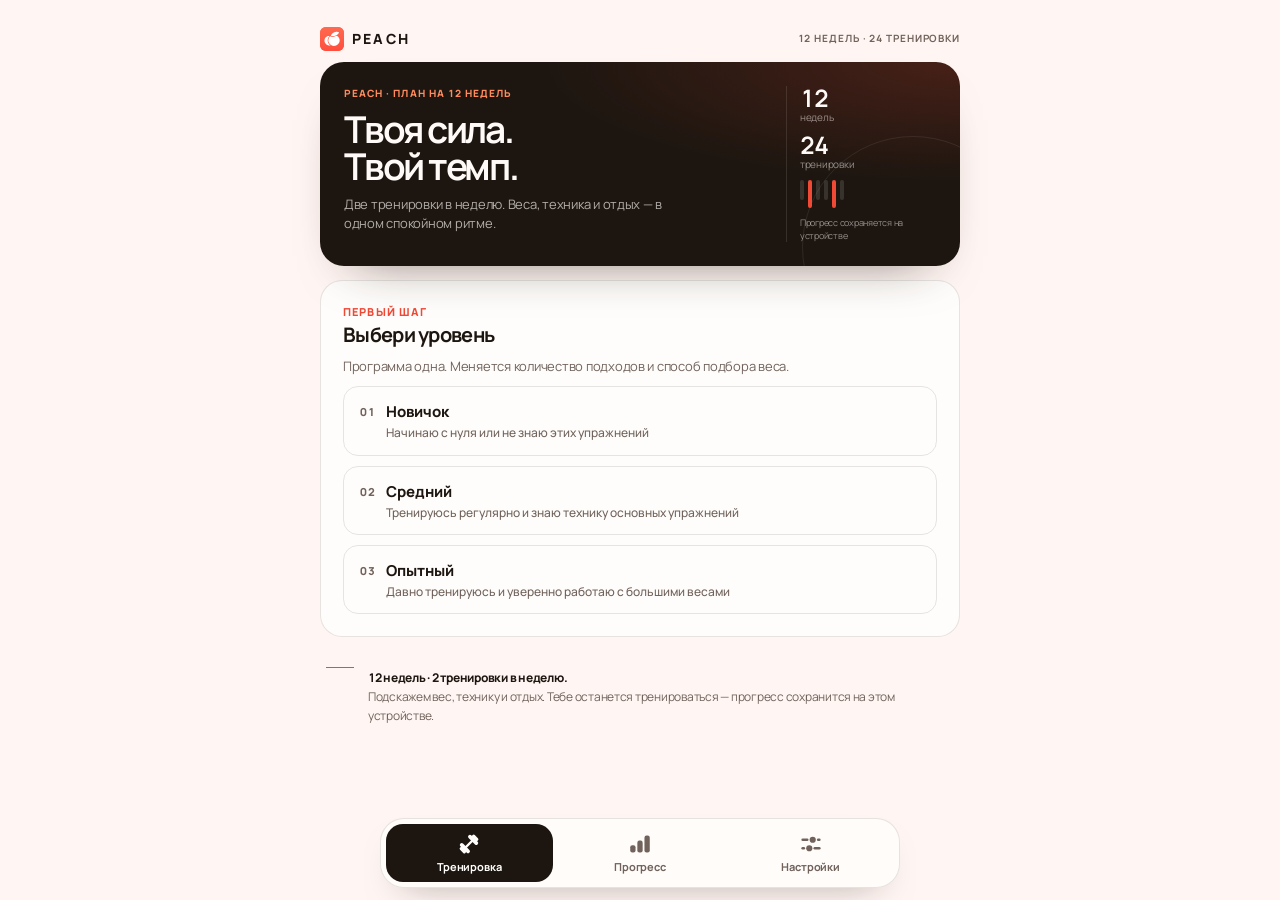
==== commit 3bc79a0f: "Turn workout into a focused cockpit" ====
--- a/index.html
+++ b/index.html
@@ -464,7 +464,7 @@
 <div id="launch" aria-hidden="true"><svg><use href="#peach"/></svg></div>
 
 <header><div class="wrap">
-  <div class="brandline"><span class="brand"><img class="brand-logo" src="peach-logo.svg" alt="" width="24" height="24">PEACH</span><span class="brandnote">Сила · техника · прогресс</span></div>
+  <div class="brandline"><span class="brand"><img class="brand-logo" src="peach-logo.svg" alt="" width="24" height="24">PEACH</span><span class="brandnote">12 недель · 24 тренировки</span></div>
   <div class="top">
     <div><h1 id="ttl">Неделя 1</h1><div class="sub" id="sub"></div></div>
     <div class="ring" title="Выполнено тренировок"><svg viewBox="0 0 50 50"><circle class="tr" cx="25" cy="25" r="21"/><circle class="pr" id="ringp" cx="25" cy="25" r="21" stroke-dasharray="131.9" stroke-dashoffset="131.9"/></svg><b id="ringt">0/24</b></div>
@@ -501,7 +501,7 @@
   <p class="rest-hint" id="rfhint">Можно свернуть — отсчёт продолжится.</p>
 </div></div>
 <div id="setfocus" hidden><div class="set-screen" role="dialog" aria-modal="true" aria-labelledby="sftitle" tabindex="-1">
-  <div class="set-top"><button type="button" class="set-min" id="sfclose">К списку</button><span class="set-kicker">Фокус подхода</span><button type="button" class="set-tech" id="sfhow" data-how="ht">Техника ›</button></div>
+  <div class="set-top"><button type="button" class="set-min" id="sfclose">К списку</button><span class="set-kicker">Текущий подход</span><button type="button" class="set-tech" id="sfhow" data-how="ht">Техника ›</button></div>
   <div class="set-stage">
     <span class="cap" id="sfweek">Неделя 1 · день 1</span>
     <h2 id="sftitle">Упражнение</h2>
@@ -842,10 +842,12 @@
 function renderTrain(fresh){
   const {w,d}=S.cur, beg=isBeg(w), p=beg?0:ph(w), date=S.dates[w+"-"+d], c=counts(w,d), cur=current(w,d), t=tonnage(w,d), ez=easy(w,d), jd=justDone, rb=returnBreak(w,d,c), firstDay=beg&&w===1&&d===1&&c.done===0&&!Object.keys(S.log||{}).length;
   const focusId=edit&&EXD(w,d).some(x=>x.id===edit.id)?edit.id:inspect&&EXD(w,d).some(x=>x.id===inspect)?inspect:cur?cur.id:null;
-  let h=`<section class="hero${firstDay?" first-hero":""}"><div class="hring"><svg viewBox="0 0 84 84"><circle class="tr" cx="42" cy="42" r="35"/><circle class="pr" id="hbar" cx="42" cy="42" r="35" stroke-dasharray="219.9" stroke-dashoffset="${lastOff}"/></svg><b>${c.done}/${c.total}</b></div>
-    <div class="htxt"><span class="cap">${d===1?"День 1":"День 2"} · ${esc(LEVELS[lvl(w)].n)} уровень${date?" · "+esc(date):""}</span><strong>${c.done>=c.total?"Тренировка готова":firstDay?"Начнём с первого подхода":c.done===0?todaySets(c.total):"Осталось "+(c.total-c.done)+" "+setsWord(c.total-c.done)}</strong>
-    <p>${firstDay?`Всего ${c.total} ${setsWord(c.total)}. Сначала разминка, затем подскажем, с какого веса начать и когда его менять.`:c.done===0?"Сначала разминка — она не входит в этот счёт. ":""}${firstDay?"":ez?"Лёгкий день: вес на 10% ниже и на один подход меньше. Тренировка засчитана."+(p===2?" Контрольный подход сегодня не учитывается: веса не изменятся.":""):beg?"После каждого подхода нажми «Готово». Заканчивай с запасом 2–3 повторения и хорошей техникой.":p===2?"Неделя проверки. В первом подходе ★ сделай максимум повторений без потери техники. По нему обновим веса на следующие 4 недели.":p===3?"Неделя отдыха: меньше вес и подходов. Работай спокойно, без отказа.":"После каждого подхода нажми «Готово». Между подходами отдых начнётся сам."}</p>${firstDay?`<button type="button" class="cta first-start" data-firstset>К первому подходу</button>`:`${cur&&c.done<c.total?`<button type="button" class="cta resume-set" data-quickset>Продолжить · подход ${cur.s+1}</button>`:""}${p===3?"":`<button type="button" class="easy hero-easy" data-easy aria-pressed="${ez}">${ez?"Вернуть обычный план":"Сегодня полегче"}</button>`}`}${!beg&&(w-1)%4===3&&!wkHas(w)?(S.noRest&&S.noRest[w]?`<button type="button" class="easy" data-norest aria-pressed="true">Вернуть лёгкую неделю</button>`:S.noRest&&S.noRest[w-4]?"":`<button type="button" class="easy" data-norest aria-pressed="false">Пропустить лёгкую неделю</button>`):""}</div></section>`;
-  if(firstDay)h+=`<details class="why workout-options"><summary>Сегодня нужно полегче?</summary><p>Можно уменьшить вес на 10% и сделать на один подход меньше. Такая тренировка тоже засчитывается.</p><button type="button" class="easy" data-easy aria-pressed="${ez}">${ez?"Вернуть обычный план":"Включить лёгкий день"}</button></details>`;
+  const guidance=firstDay?`Всего ${c.total} ${setsWord(c.total)}. Сначала разминка, затем подскажем, с какого веса начать и когда его менять.`:c.done===0?"Сначала разминка — она не входит в этот счёт. ":ez?"Лёгкий день: вес на 10% ниже и на один подход меньше. Тренировка засчитана.":beg?"После каждого подхода нажми «Готово». Заканчивай с запасом 2–3 повторения и хорошей техникой.":p===2?"Неделя проверки. В первом подходе ★ сделай максимум повторений без потери техники. По нему обновим веса на следующие 4 недели.":p===3?"Неделя отдыха: меньше вес и подходов. Работай спокойно, без отказа.":"После каждого подхода нажми «Готово». Между подходами отдых начнётся сам.";
+  const nextName=cur?esc(SHORT[cur.id]||cur.id):"";
+  let h=`<section class="hero${firstDay?" first-hero":""}"><div class="hero-status"><div class="hring"><svg viewBox="0 0 84 84"><circle class="tr" cx="42" cy="42" r="35"/><circle class="pr" id="hbar" cx="42" cy="42" r="35" stroke-dasharray="219.9" stroke-dashoffset="${lastOff}"/></svg><b>${c.done}/${c.total}</b></div>
+    <div class="htxt"><span class="cap">${d===1?"День 1":"День 2"} · ${esc(LEVELS[lvl(w)].n)}${date?" · "+esc(date):""}</span><strong>${c.done>=c.total?"Тренировка готова":firstDay?"Всё готово к старту":c.done===0?todaySets(c.total):"Осталось "+(c.total-c.done)+" "+setsWord(c.total-c.done)}</strong><span class="hero-context">${c.done>=c.total?"Результат сохранён":cur?nextName:"План на сегодня"}</span></div></div>
+    <div class="hero-actions">${firstDay?`<button type="button" class="cta first-start" data-firstset><span>Начать · первый подход</span><small>${nextName}</small></button><button type="button" class="easy hero-easy" data-easy aria-pressed="${ez}">${ez?"Вернуть обычный план":"Сегодня полегче"}</button>`:`${cur&&c.done<c.total?`<button type="button" class="cta resume-set" data-quickset><span>${c.done?"Продолжить":"Начать"} · подход ${cur.s+1}</span><small>${nextName}</small></button>`:""}${p===3?"":`<button type="button" class="easy hero-easy" data-easy aria-pressed="${ez}">${ez?"Вернуть обычный план":"Сегодня полегче"}</button>`}`}</div>
+    </section>`;
   if(rb)h+=`<div class="note" data-return-note><b>Перерыв ${rb.days} ${daysWord(rb.days)}.</b> Не догоняй пропущенное — продолжи с недели ${w}, дня ${d}. ${ez?"Лёгкий день уже включён: вес ниже и на один подход меньше.":"Если сил мало, включи лёгкий день: вес будет на 10% ниже и на один подход меньше."} <span class="nacts">${ez?"":`<button type="button" class="ghostbtn" data-returneasy="${rb.seen}">Включить лёгкий день</button>`}<button type="button" class="ghostbtn dim" data-seen="${rb.seen}">${ez?"Понятно":"Обычный план"}</button></span></div>`;
   if(!beg&&(w-1)%4===3&&!wkHas(w))h+=`<div class="note">${S.noRest&&S.noRest[w]?"Вместо отдыха будет средняя неделя. Следующую лёгкую неделю пропустить нельзя.":S.noRest&&S.noRest[w-4]?"Прошлую неделю отдыха ты уже пропустила. Сейчас делаем лёгкую.":"Если сил достаточно, неделю отдыха можно заменить средней. Но не два раза подряд."}</div>`;
   if(c.done===0||c.done>=c.total){
@@ -856,6 +858,7 @@
   if(beg&&!firstDay&&!EXD(w,d).some(x=>lastTime(w,x.id)||rows(w,x.id).some(full)))h+=`<div class="note"><b>Сначала подбери вес.</b> Начни с лёгкого. Если после подхода можешь сделать ещё больше 3 повторений — немного прибавь. Если не выходит минимум из плана — убавь. Цель: закончить с запасом 2–3 повторения.</div>`;
   if(!beg&&LIFTS.some(l=>l.day===d&&pick(l.id,w)))h+=`<div class="note"><b>Подбери вес.</b> Начни с лёгкого. Заканчивай подход, когда с хорошей техникой останется ещё 2–3 повторения. По этим записям приложение рассчитает следующие веса.</div>`;
   if(!beg&&LIFTS.some(l=>l.day===d&&!pick(l.id,w)&&!base(l.id,1)))h+=`<div class="note">Не указаны стартовые вес и повторения. Впиши их в «Настройках», иначе приложение не сможет рассчитать план.</div>`;
+  h+=`<div class="workout-list-head"><div><span class="cap">План на сегодня</span><h3>Упражнения</h3></div><span>${EXD(w,d).length} упражнения · ${c.total} ${setsWord(c.total)}</span></div>`;
   EXD(w,d).forEach((ex0,i)=>{
     const ex=asBeg(eff(ex0,w),w), plan=nSets(ex,w), r=rows(w,ex.id), n=Math.max(plan,r.length), lt=lastTime(w,ex.id);
     let fin=true;for(let s=0;s<plan;s++)if(!full(r[s]))fin=false;
@@ -911,6 +914,7 @@
     h+=`</section>`;
   });
   const prev=w>1?tonnage(w-1,d):0, diff=prev?t-prev:0;
+  h+=`<details class="session-guide"><summary>Как проходит тренировка</summary><p>${guidance}</p></details>`;
   if(c.done>=c.total)h+=`<section class="summary"><div class="summary-mark" aria-hidden="true">${CK}</div><span class="cap">Тренировка завершена</span><h3>Отличная работа</h3>${doneWorkouts()===1?`<p class="meta">Самое трудное уже сделано — ты начала. Дай себе 2–3 дня на восстановление, затем возвращайся на день 2.</p>`:""}<div class="stats">
       <div class="stat"><b>${kgf(t)} кг</b><span>всего поднято</span></div>
       <div class="stat"><b>${prev?(diff>=0?"+":"−")+kgf(Math.abs(diff))+" кг":"—"}</b><span>к прошлой неделе</span></div></div>${doneWorkouts()>=24?`<button type="button" class="cta nextwork" data-blocksummary>Итоги и следующий блок</button>`:nextPos()?`<button type="button" class="cta nextwork" data-nextwork>Дальше: неделя ${nextPos().w} · день ${nextPos().d}</button><button type="button" class="ghostbtn nextwork" data-calendar>Добавить следующую тренировку в календарь</button>`:`<button type="button" class="cta nextwork" data-tab="progress">Смотреть прогресс</button>`}</section>`;
@@ -1183,7 +1187,7 @@
     <p class="sync" id="sync"></p>`;
   $("view").innerHTML=h; setSync();
 }
-function render(fresh){document.body.classList.toggle("welcome-mode",tab==="train"&&isFirst());document.body.classList.toggle("settings-mode",tab==="setup");applyTheme();awake();renderChrome(true);({train:isFirst()?renderWelcome:renderTrain,progress:renderProgress,setup:renderSetup})[tab]();const v=$("view");if(fresh){v.classList.remove("in");void v.offsetWidth;v.classList.add("in");clearTimeout(render.t);render.t=setTimeout(()=>v.classList.remove("in"),900)}}
+function render(fresh){document.body.classList.toggle("welcome-mode",tab==="train"&&isFirst());document.body.classList.toggle("workout-mode",tab==="train"&&!isFirst());document.body.classList.toggle("settings-mode",tab==="setup");applyTheme();awake();renderChrome(true);({train:isFirst()?renderWelcome:renderTrain,progress:renderProgress,setup:renderSetup})[tab]();const v=$("view");if(fresh){v.classList.remove("in");void v.offsetWidth;v.classList.add("in");clearTimeout(render.t);render.t=setTimeout(()=>v.classList.remove("in"),900)}}
 
 /* ---------- flagship active-set focus: presentation over the existing editor ---------- */
 let focusSet=null,focusResume=null;
--- a/flagship.css
+++ b/flagship.css
@@ -518,3 +518,174 @@
   body.welcome-mode .opt.lv{padding:10px 11px}
 }
 @media(prefers-reduced-motion:reduce){.settings-nav{scroll-behavior:auto}}
+
+
+/* v7 — workout cockpit: the session, not the decoration, leads */
+body.workout-mode header .wrap{gap:9px;padding-top:max(10px,env(safe-area-inset-top,0px))}
+body.workout-mode .brandline{min-height:28px}
+body.workout-mode .brand-logo{width:22px;height:22px;flex-basis:22px}
+body.workout-mode .brandnote{font-size:9px;letter-spacing:.07em}
+body.workout-mode .top{min-height:50px}
+body.workout-mode h1{font-size:34px;line-height:1;font-weight:650}
+body.workout-mode .sub{font-size:10px;letter-spacing:.06em}
+body.workout-mode .ring,body.workout-mode .ring svg{width:48px;height:48px;flex-basis:48px}
+body.workout-mode .weeks{padding:3px;border-radius:15px;gap:2px}
+body.workout-mode .wk{flex-basis:38px;min-height:42px;border-radius:11px}
+body.workout-mode .wk span{width:31px;height:31px;border-radius:10px}
+body.workout-mode .wk i{height:2px!important;min-height:2px}
+body.workout-mode .seg{padding:3px;border-radius:14px}
+body.workout-mode .seg button{min-height:40px;padding:7px 10px}
+body.workout-mode main .wrap{padding-top:8px;gap:12px}
+
+.hero{display:block;padding:16px;border-radius:22px;box-shadow:0 14px 34px -28px rgba(29,22,16,.6)}
+.hero-status{display:grid;grid-template-columns:54px minmax(0,1fr);gap:14px;align-items:center}
+.hero .hring,.hero .hring svg{width:54px;height:54px;flex-basis:54px}
+.hero .hring{position:relative;display:grid;place-items:center}
+.hero .hring svg{position:absolute;inset:0;transform:rotate(-90deg)}
+.hero .hring b{position:relative;font-size:12px;font-variant-numeric:tabular-nums lining-nums}
+.hero .hring circle{stroke-width:7}
+.hero .htxt{display:flex;flex-direction:column;gap:3px;min-width:0}
+.hero .htxt .cap{font-size:9px;letter-spacing:.1em}
+.hero strong{font-size:21px;line-height:1.15;font-weight:700}
+.hero-context{color:color-mix(in srgb,var(--surface) 62%,transparent);font-size:12px;line-height:1.35}
+.hero-actions{display:flex;flex-direction:column;align-items:stretch;margin-top:13px}
+.hero .cta{display:flex;flex-direction:column;align-items:flex-start;justify-content:center;gap:1px;min-height:54px;padding:10px 15px;text-align:left}
+.hero .cta span{font-size:15px;font-weight:800;line-height:1.25}
+.hero .cta small{color:color-mix(in srgb,var(--fg) 62%,transparent);font-size:11px;font-weight:600;line-height:1.25}
+.hero .hero-easy{min-height:34px;padding:5px 0 0;align-self:flex-start;font-size:11px}
+.session-guide{margin-top:10px;border-top:1px solid color-mix(in srgb,var(--surface) 10%,transparent)}
+.session-guide summary{min-height:36px;display:flex;align-items:center;cursor:pointer;color:color-mix(in srgb,var(--surface) 62%,transparent);font-size:11px;font-weight:650;list-style:none}
+.session-guide summary::-webkit-details-marker{display:none}
+.session-guide summary::after{content:"＋";margin-left:auto;font-size:15px}
+.session-guide[open] summary::after{content:"−"}
+.session-guide p{margin:0 0 4px;color:color-mix(in srgb,var(--surface) 70%,transparent);font-size:12px;line-height:1.55}
+
+.workout-list-head{display:flex;align-items:flex-end;justify-content:space-between;gap:12px;padding:8px 3px 0}
+.workout-list-head>div{display:flex;flex-direction:column;gap:1px}
+.workout-list-head .cap{font-size:9px}
+.workout-list-head h3{margin:0;font-size:20px}
+.workout-list-head>span{padding-bottom:2px;color:var(--muted);font-size:11px;text-align:right}
+
+.card.act{position:relative;padding:16px;gap:10px;border-color:color-mix(in srgb,var(--a1) 30%,var(--line));border-radius:20px;background:var(--surface);box-shadow:0 16px 38px -34px color-mix(in srgb,var(--a1) 55%,transparent)}
+.card.act .ex-head{order:0;grid-template-columns:25px minmax(0,1fr) auto;gap:8px 10px}
+.card.act .ex-head .num{width:25px;height:25px;font-size:11px}
+.card.act .ex-head h2{font-size:18px;line-height:1.25}
+.card.act .ex-head .swap{grid-column:auto;min-height:36px;margin:0;padding:6px 9px;font-size:10px}
+.card.act .plan{order:1;padding:2px 0 5px;align-items:baseline}
+.card.act .plan b{font-size:34px;line-height:1}
+.card.act .plan span{font-size:12px}
+.card.act .plan .pw{padding:0;border:0;background:transparent}
+.card.act .warm{order:2}
+.card.act .sets{order:3;gap:7px;padding-top:4px;border-top:1px solid var(--line)}
+.card.act>*:not(.ex-head):not(.plan):not(.warm):not(.sets){order:4}
+.card.act .editor{padding:10px 0 0;border:0;border-radius:0;background:transparent}
+.card.act .ecap{font-size:11px;color:var(--fg);letter-spacing:.01em}
+.card.act .focus-open{min-height:34px;padding:0;justify-content:flex-end;gap:6px}
+.card.act .focus-open span{font-size:11px}
+.card.act .focus-open b{width:22px;height:22px;font-size:13px}
+.card.act .prevset{font-size:12px}
+.card.act .steps{gap:8px}
+.card.act .step{min-height:62px;background:var(--input)}
+.card.act .step input{font-size:24px;font-variant-numeric:tabular-nums lining-nums}
+.card.act .erow .cta{min-height:50px}
+.card.act .technique-link{margin-top:3px}
+.card.act .srow{min-height:46px;padding-block:8px}
+
+.excompact{border:0;border-top:1px solid var(--line);border-radius:0;background:transparent}
+.excompact:last-of-type{border-bottom:1px solid var(--line)}
+.excompact-btn{min-height:66px;padding:11px 3px}
+.excompact-main{gap:2px}
+.excompact-main b{font-size:14px;font-weight:650}
+.excompact-main small{font-size:11px;color:var(--muted)}
+.excompact .num{width:25px;height:25px;background:transparent;border:1px solid var(--line);font-size:10px}
+.excompact.fin .num{background:color-mix(in srgb,var(--good) 12%,transparent);border-color:transparent;color:var(--good)}
+.excompact-state{font-size:20px;color:var(--muted)}
+.excompact.fin .excompact-state svg{width:20px;color:var(--good)}
+
+/* More deliberate gym workstation */
+.set-screen{background:radial-gradient(ellipse 90% 38% at 100% 0%,rgba(245,105,85,.13),transparent 70%),#17120f}
+.set-stage>.cap{font-size:9px}
+.set-stepper{border-radius:19px;background:rgba(255,250,247,.045)}
+.set-stepper button{border-radius:16px;background:rgba(255,250,247,.065)}
+.set-stepper input{font-variant-numeric:tabular-nums lining-nums}
+.set-actions{margin-top:auto}
+.set-actions .cta{background:#f56955;box-shadow:0 14px 30px -22px rgba(245,105,85,.8)}
+.set-actions .cta:hover{background:#ff7966}
+.set-position .pill{border:1px solid rgba(255,250,247,.08)}
+
+@media(min-width:700px){
+  body.workout-mode header .wrap{display:grid;grid-template-columns:1fr auto;align-items:end}
+  body.workout-mode .brandline{grid-column:1/-1}
+  body.workout-mode .top{grid-column:1}
+  body.workout-mode .weeks{grid-column:2;grid-row:2;max-width:330px}
+  body.workout-mode .seg{grid-column:1/-1}
+  body.workout-mode main .wrap{padding-top:14px}
+  .hero{padding:20px}
+  .hero-status{grid-template-columns:62px minmax(0,1fr)}
+  .hero .hring,.hero .hring svg{width:62px;height:62px}
+  .hero-actions{max-width:330px}
+  .card.act{padding:22px}
+}
+@media(max-width:380px){
+  body.workout-mode .wrap{padding-left:max(16px,env(safe-area-inset-left,0px));padding-right:max(16px,env(safe-area-inset-right,0px))}
+  body.workout-mode h1{font-size:31px}
+  .hero{padding:14px}
+  .hero strong{font-size:19px}
+  .hero-status{grid-template-columns:50px minmax(0,1fr);gap:12px}
+  .hero .hring,.hero .hring svg{width:50px;height:50px}
+  .card.act{padding:14px}
+  .card.act .ex-head{grid-template-columns:24px minmax(0,1fr)}
+  .card.act .ex-head .swap{grid-column:2;justify-self:start;min-height:32px;padding-block:4px}
+  .card.act .plan b{font-size:31px}
+  .card.act .step input{font-size:22px}
+}
+@media(max-height:650px){
+  .set-screen{gap:6px}
+  .set-stage{gap:7px}
+  .set-stage h2{font-size:26px}
+  .set-position{gap:6px}
+  .set-previous{min-height:28px;font-size:11px}
+  .set-stepper{padding:7px 10px 9px}
+  .set-stepper>div{grid-template-columns:48px minmax(0,1fr) 48px}
+  .set-stepper button{width:48px;height:48px}
+  .set-stepper input{height:48px;font-size:31px}
+  .set-actions .cta{min-height:52px}
+}
+@media(prefers-reduced-motion:reduce){.hero .hring .pr,.set-dots i{transition:none}}
+
+
+/* v7 viewport correction: preserve week/day choice without two extra rows */
+body.workout-mode header .wrap{display:grid;grid-template-columns:minmax(0,1fr) 140px;gap:8px 10px;align-items:center}
+body.workout-mode .brandline,body.workout-mode .top{grid-column:1/-1}
+body.workout-mode .weeks{grid-column:1;grid-row:3;min-width:0;width:100%}
+body.workout-mode .seg{grid-column:2;grid-row:3;width:140px}
+body.workout-mode .seg button{font-size:11px;padding-inline:5px}
+.card.act .editor{display:grid;grid-template-columns:minmax(0,1fr) auto;gap:7px 10px}
+.card.act .editor .ecap{grid-column:1;align-self:center}
+.card.act .editor .focus-open{grid-column:2;grid-row:1}
+.card.act .editor .prevset,.card.act .editor .steps,.card.act .editor .fielderror,.card.act .editor .erow,.card.act .editor .setfeedback{grid-column:1/-1}
+.card.act .editor .setfeedback{margin:0}
+@media(min-width:700px){body.workout-mode header .wrap{grid-template-columns:minmax(0,1fr) 160px}body.workout-mode .brandline,body.workout-mode .top{grid-column:1/-1}body.workout-mode .weeks{grid-column:1;grid-row:3;max-width:none}body.workout-mode .seg{grid-column:2;grid-row:3;width:160px}}
+
+#view>.session-guide{padding:0 3px;border-top:1px solid var(--line)}
+#view>.session-guide summary{min-height:44px;color:var(--muted)}
+#view>.session-guide p{color:var(--muted);font-size:13px;padding-bottom:10px}
+@media(max-width:380px){.card.act .ex-head{grid-template-columns:24px minmax(0,1fr) auto}.card.act .ex-head .swap{grid-column:auto;min-height:34px}.card.act .ex-head h2{font-size:16px}}
+
+/* Keep the inline completion action clear of the floating tab bar */
+.hero-actions{margin-top:10px}
+.hero .hero-easy{min-height:26px;padding-top:3px;font-size:10px}
+.workout-list-head{padding-top:4px}
+.workout-list-head h3{font-size:18px}
+
+.workout-list-head{padding-top:2px}
+
+/* Session status is a constant dark workstation in both color schemes */
+.hero{background:#1d1610;color:#fffaf7}
+.hero::after{border-color:rgba(255,250,247,.13)}
+.hero .hring .tr{stroke:rgba(255,250,247,.16)}
+.hero-context{color:rgba(255,250,247,.66)}
+.hero .cta,.first-hero .first-start{background:#fffaf7;color:#1d1610}
+.hero .cta small{color:rgba(29,22,16,.64)}
+.hero .hero-easy{color:rgba(255,250,247,.7)}
+.hero .hero-easy:hover{color:#fffaf7}
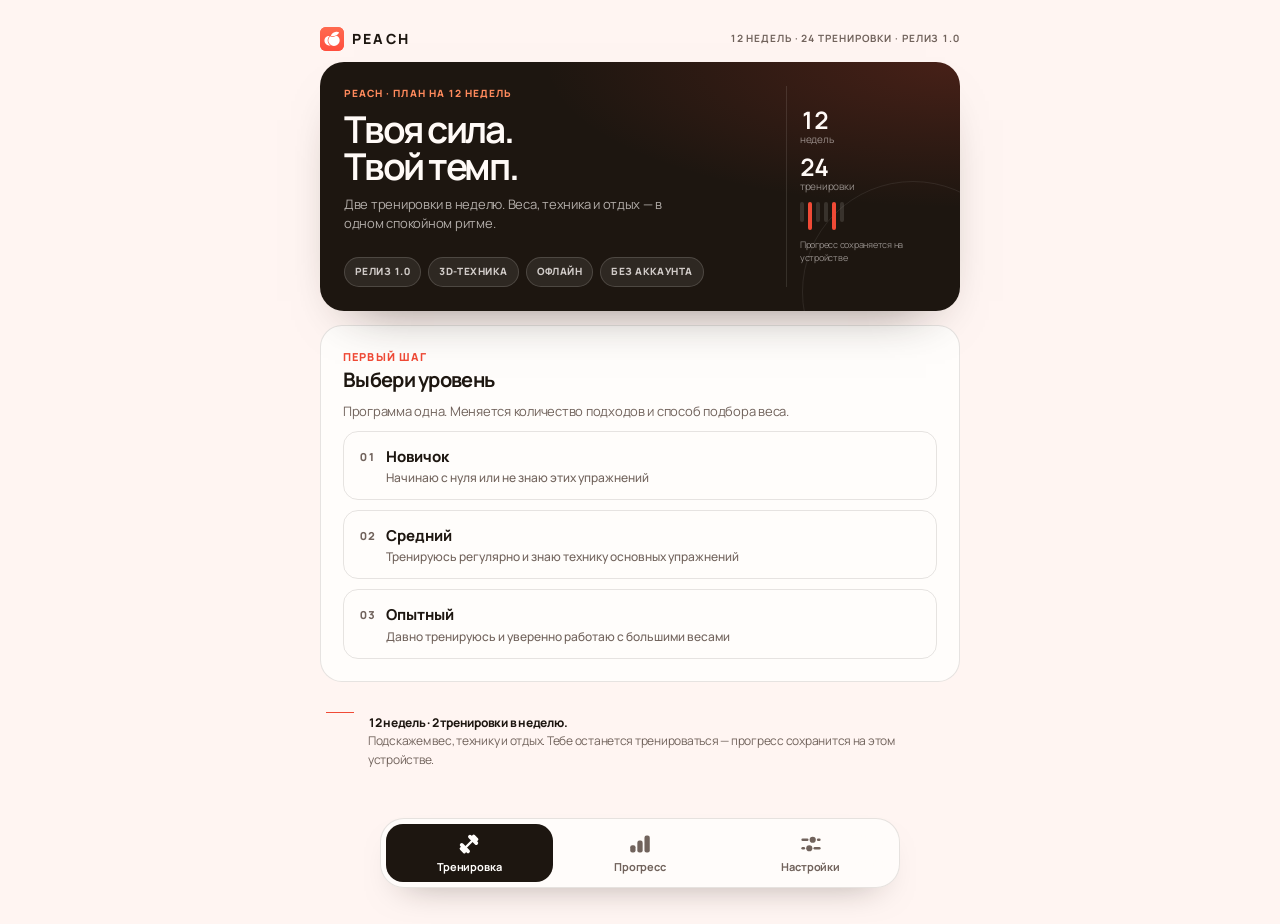
==== commit fd3c8029: "Release 1.0: metadata, manifest, legal docs, install assets" ====
--- a/index.html
+++ b/index.html
@@ -1,5 +1,15 @@
-<!doctype html><html lang="ru"><head><meta charset="utf-8"><meta name="viewport" content="width=device-width,initial-scale=1,viewport-fit=cover"><link rel="manifest" href="manifest.webmanifest"><meta name="theme-color" content="#FF5B46"><meta name="mobile-web-app-capable" content="yes"><meta name="apple-mobile-web-app-capable" content="yes"><meta name="apple-mobile-web-app-title" content="PEACH"><meta name="apple-mobile-web-app-status-bar-style" content="black-translucent"><link rel="apple-touch-icon" sizes="180x180" href="apple-touch-icon.png"><link rel="icon" type="image/png" sizes="192x192" href="[data-uri]"><style>:root{padding-top:env(safe-area-inset-top,0px);padding-bottom:env(safe-area-inset-bottom,0px)}body{margin:0}[hidden]{display:none!important}img{max-width:100%}</style><title>PEACH</title>
-<meta name="claude:viewport-fit-sides" content="cover">
+<!doctype html><html lang="ru"><head><meta charset="utf-8"><meta name="viewport" content="width=device-width,initial-scale=1,viewport-fit=cover"><link rel="manifest" href="manifest.webmanifest"><meta name="theme-color" content="#FF5B46"><meta name="mobile-web-app-capable" content="yes"><meta name="apple-mobile-web-app-capable" content="yes"><meta name="apple-mobile-web-app-title" content="PEACH"><meta name="apple-mobile-web-app-status-bar-style" content="black-translucent"><link rel="apple-touch-icon" sizes="180x180" href="apple-touch-icon.png"><link rel="icon" type="image/png" sizes="192x192" href="[data-uri]"><style>:root{padding-top:env(safe-area-inset-top,0px);padding-bottom:env(safe-area-inset-bottom,0px)}body{margin:0}[hidden]{display:none!important}img{max-width:100%}</style><title>PEACH — силовой дневник на 12 недель</title>
+<meta name="description" content="PEACH — спокойный силовой план на 12 недель: веса, 3D-техника, таймеры и дневник прогресса. Работает офлайн и без аккаунта.">
+<meta name="application-name" content="PEACH">
+<meta name="robots" content="index,follow">
+<link rel="canonical" href="https://morozovandrew20.github.io/peach-fitness/">
+<meta property="og:type" content="website">
+<meta property="og:url" content="https://morozovandrew20.github.io/peach-fitness/">
+<meta property="og:title" content="PEACH — силовой дневник на 12 недель">
+<meta property="og:description" content="Понятный план, техника, веса и отдых. Данные хранятся на устройстве, приложение работает офлайн.">
+<meta property="og:image" content="https://morozovandrew20.github.io/peach-fitness/assets/release/screenshot-mobile.png">
+<meta property="og:locale" content="ru_RU">
+<meta name="twitter:card" content="summary_large_image">
 <style>
 /* Layout: iOS-style phone app. Blurred large-title header with a "wave" week strip, inset grouped cards,
    round tap-to-check sets, floating rest capsule, translucent tab bar, bottom sheet when a workout closes. */
@@ -464,7 +474,7 @@
 <div id="launch" aria-hidden="true"><svg><use href="#peach"/></svg></div>
 
 <header><div class="wrap">
-  <div class="brandline"><span class="brand"><img class="brand-logo" src="peach-logo.svg" alt="" width="24" height="24">PEACH</span><span class="brandnote">12 недель · 24 тренировки</span></div>
+  <div class="brandline"><span class="brand"><img class="brand-logo" src="peach-logo.svg" alt="" width="24" height="24">PEACH</span><span class="brandnote">12 недель · 24 тренировки · Релиз 1.0</span></div>
   <div class="top">
     <div><h1 id="ttl">Неделя 1</h1><div class="sub" id="sub"></div></div>
     <div class="ring" title="Выполнено тренировок"><svg viewBox="0 0 50 50"><circle class="tr" cx="25" cy="25" r="21"/><circle class="pr" id="ringp" cx="25" cy="25" r="21" stroke-dasharray="131.9" stroke-dashoffset="131.9"/></svg><b id="ringt">0/24</b></div>
@@ -493,7 +503,7 @@
       <svg viewBox="0 0 280 280" aria-hidden="true"><circle class="rr-track" cx="140" cy="140" r="122"/><circle class="rr-progress" id="rfprogress" cx="140" cy="140" r="122" pathLength="100" stroke-dasharray="100" stroke-dashoffset="100"/></svg>
       <div class="rest-clockbox"><span class="rest-state" id="rfstate">Отдых</span><b class="rest-clock" id="rfclock" role="timer" aria-live="off">0:00</b><span class="rest-sub" id="rfsub">до следующего подхода</span></div>
     </div>
-    <div class="rest-next" id="rfcard"></div>
+    <div class="rest-next" id="rfcard"></div><p id="rfcoach" class="rest-coach"></p><div class="rest-effort"><span>Как прошёл подход? <small>можно пропустить</small></span><div class="effort-options" id="rfeffort"><button type="button" data-effort="easy" aria-pressed="false">Легко</button><button type="button" data-effort="ok" aria-pressed="false">Нормально</button><button type="button" data-effort="hard" aria-pressed="false">Тяжело</button></div><p id="rfnote" class="effort-note" role="status"></p></div>
   </div>
   <div class="rest-controls" id="rfcontrols"><button type="button" class="rest-control" id="rfminus" aria-label="Уменьшить отдых на 30 секунд">−30 сек</button><button type="button" class="rest-control" id="rfpause" aria-pressed="false">Пауза</button><button type="button" class="rest-control" id="rfplus" aria-label="Увеличить отдых на 30 секунд">+30 сек</button></div>
   <button type="button" class="cta" id="rfnext" hidden>К следующему подходу</button>
@@ -501,7 +511,7 @@
   <p class="rest-hint" id="rfhint">Можно свернуть — отсчёт продолжится.</p>
 </div></div>
 <div id="setfocus" hidden><div class="set-screen" role="dialog" aria-modal="true" aria-labelledby="sftitle" tabindex="-1">
-  <div class="set-top"><button type="button" class="set-min" id="sfclose">К списку</button><span class="set-kicker">Текущий подход</span><button type="button" class="set-tech" id="sfhow" data-how="ht">Техника ›</button></div>
+  <div class="set-top"><button type="button" class="set-min" id="sfclose">К списку</button><span class="set-kicker">Тренировка идёт · <b data-elapsed>00:00</b></span><button type="button" class="set-tech" id="sfhow" data-how="ht">Техника ›</button></div>
   <div class="set-stage">
     <span class="cap" id="sfweek">Неделя 1 · день 1</span>
     <h2 id="sftitle">Упражнение</h2>
@@ -519,7 +529,7 @@
 <div id="sheet" hidden><button type="button" id="sheetx" tabindex="-1" aria-label="Закрыть"></button>
 <div class="panel" role="dialog" aria-modal="true" aria-labelledby="sh-h" tabindex="-1"><button type="button" class="panelx" id="sheetclose" aria-label="Закрыть">×</button><div class="wrap"><span class="grab"></span>
   <svg class="okmark" id="sh-ok" viewBox="0 0 84 84" aria-hidden="true"><circle cx="42" cy="42" r="42"/><path d="M25 43.5l11.5 11.5L60 31"/></svg><span class="peachmark" id="sh-peach" hidden aria-hidden="true"><svg><use href="#peach"/></svg></span>
-  <h3 id="sh-h">Тренировка готова</h3><p id="sh-sub"></p><p id="sh-coach" class="completion-coach"></p>
+  <h3 id="sh-h">Тренировка готова</h3><p id="sh-sub"></p><p id="sh-coach" class="completion-coach"></p><div id="sh-outcomes" class="completion-outcomes"></div><div id="sh-next" class="completion-next"></div>
   <div class="stats"><div class="stat"><b id="sh-ton"></b><span>всего поднято</span></div><div class="stat"><b id="sh-diff"></b><span>к прошлой неделе</span></div><div class="stat"><b id="sh-n"></b><span>тренировок</span></div></div>
   <div class="block-results" id="sh-block" hidden><div class="block-results-list" id="sh-results" role="list" aria-label="Итоги по основным упражнениям"></div><p class="meta">Оценка силы нужна для сравнения результатов. Не пробуй этот вес.</p><button type="button" class="cta" id="sheetnewblock">Посмотреть следующий блок</button><button type="button" class="btn" id="sheetshare">Поделиться результатом</button><p class="sharemsg" id="sharemsg" role="status"></p></div>
   <button type="button" class="cta" id="sheetnext"></button><button type="button" class="ghostbtn" id="sheetcal" hidden>Добавить следующую тренировку в календарь</button><button type="button" class="ghostbtn" id="sheetinstall" hidden>Добавить PEACH на главный экран</button><button type="button" class="ghostbtn" id="sheetok">Остаться здесь</button><button type="button" class="ghostbtn" id="sheetcopy" hidden></button>
@@ -531,6 +541,7 @@
 </div></div></div>
 
 <script src="technique.js"></script>
+<script src="technique3d.js"></script>
 <script>
 (function(){
 "use strict";
@@ -554,7 +565,7 @@
 const LS="volny-v1";
 const def=()=>({v:1,updatedAt:0,startSet:false,growth:2.5,
   start:{ht:{w:110,r:8,step:2.5},rdl:{w:70,r:8,step:2.5},sq:{w:70,r:10,step:2.5}},
-  log:{},notes:{},dates:{},cur:{w:1,d:1},theme:{accent:"berry",look:"auto"},bar:{ht:20,rdl:20,sq:0},awake:true,easy:{},noRest:{},alt:{},altAt:{},custom:{},body:[],photo:{},seen:{},backupAt:0,level:"mid",lvAt:{},calib:{},verAt:{},seed:{},sessions:{},warm:[],block:1});
+  log:{},notes:{},dates:{},cur:{w:1,d:1},theme:{accent:"berry",look:"auto"},bar:{ht:20,rdl:20,sq:0},awake:true,easy:{},noRest:{},alt:{},altAt:{},custom:{},body:[],photo:{},seen:{},backupAt:0,level:"mid",lvAt:{},calib:{},verAt:{},seed:{},sessions:{},effort:{},voice:false,warm:[],block:1});
 let S=def(), tab="train", docRef=null, cloud="wait";
 
 /* ---------- maths (same rules as the Excel file) ---------- */
@@ -630,10 +641,11 @@
 function newBlock(){               /* carry working weights into a fresh 12 weeks */
   const carry=blockCarry();
   for(const l of LIFTS){const q=carry.start[l.id];if(q.changed){S.start[l.id].w=q.w;S.start[l.id].r=q.r;if(S.calib)delete S.calib[l.id]}}
-  S.log={};S.notes={};S.dates={};S.easy={};S.noRest={};S.photo={};S.altAt={};S.lvAt={};S.verAt={};S.sessions={};S.warm=[];S.seed=carry.seed;S.cur={w:1,d:1};S.backupAt=0;S.block=(S.block||1)+1;S.startSet=true;
+  S.log={};S.notes={};S.dates={};S.easy={};S.noRest={};S.photo={};S.altAt={};S.lvAt={};S.verAt={};S.sessions={};S.effort={};S.warm=[];S.seed=carry.seed;S.cur={w:1,d:1};S.backupAt=0;S.block=(S.block||1)+1;S.startSet=true;
 }
 function tonnage(w,d){let t=0;for(const ex of EX[d])for(const r of rows(w,ex.id))t+=num(r[0])*num(r[1]);return t}
 const PV=2;                                                      /* program version: 2 = seated leg curl added */
+const RELEASE={version:"1.0.0",date:"26 ноября 2026",name:"PEACH"};
 function dayVer(w,d){const v=(S.verAt||{})[w+"-"+d];if(v)return v;return EX[d].some(ex=>!ex.since&&rows(w,ex.id).some(full))?1:PV}
 const EXD=(w,d)=>EX[d].filter(ex=>(ex.since||1)<=dayVer(w,d));
 const easy=(w,d)=>!!(S.easy&&S.easy[w+"-"+d]);
@@ -662,6 +674,20 @@
 const complete=(w,d)=>{const c=counts(w,d);return c.done>=c.total};
 function lastTime(w,id,skip){for(let x=w-1;x>=1;x--){if(skip&&rest(x))continue;if(altOf(x,id)!==altOf(w,id))continue;const r=rows(x,id).filter(full);if(r.length)return {w:x,r}}const sd=(S.seed||{})[id];if(sd&&sd.alt===altOf(w,id)&&sd.r.some(full))return {w:0,r:sd.r.filter(full)};return null}
 function doneWorkouts(){let n=0;for(let w=1;w<=12;w++)for(const d of [1,2])if(complete(w,d))n++;return n}
+function liveSession(w=S.cur.w,d=S.cur.d){const q=S.sessions&&S.sessions[w+"-"+d];return q&&q.start&&!q.end?q:null}
+function liveElapsed(){const q=liveSession();return q?Math.max(0,Date.now()-q.start):0}
+function elapsedText(ms){const sec=Math.floor(ms/1000),m=Math.floor(sec/60),ss=sec%60,h=Math.floor(m/60);return h?`${h}:${String(m%60).padStart(2,"0")}:${String(ss).padStart(2,"0")}`:`${String(m).padStart(2,"0")}:${String(ss).padStart(2,"0")}`}
+function startLive(){if(!liveSession()){stamp();save(true)}tickLive()}
+function tickLive(){const on=!!liveSession();document.body.classList.toggle("session-live",on);document.querySelectorAll("[data-elapsed]").forEach(el=>el.textContent=elapsedText(liveElapsed()))}
+function lastCompletedSet(w=S.cur.w,d=S.cur.d){for(const ex0 of EXD(w,d).slice().reverse()){const n=nSets(ex0,w),r=rows(w,ex0.id);for(let i=n-1;i>=0;i--)if(full(r[i]))return{id:ex0.id,s:i,ex:eff(ex0,w),kg:num(r[i][0]),reps:num(r[i][1])}}return null}
+function effortKey(id){return S.cur.w+"-"+id}
+function effortOf(id,s){return (S.effort&&S.effort[effortKey(id)]||{})[s]||""}
+function setEffort(val){const n=lastCompletedSet();if(!n||!["easy","ok","hard"].includes(val))return;S.effort=S.effort||{};S.effort[effortKey(n.id)]=S.effort[effortKey(n.id)]||{};S.effort[effortKey(n.id)][n.s]=val;save(true);updateEffortUI();const text=effortCoach(val,n);if($("rfnote"))$("rfnote").textContent=text;if($("rfcoach"))$("rfcoach").textContent=setComparison(n.w||S.cur.w,S.cur.d,n.id,n.s);speak(text)}
+function effortCoach(val,n){if(val==="easy")return"Легко — запас есть. Следующий подход делай по плану, без форсирования.";if(val==="hard"){const count=Object.values(S.effort||{}).reduce((a,x)=>a+Object.values(x).filter(v=>v==="hard").length,0);return count>1?"«Тяжело» повторяется. Оставь запас 2–3 повторения; при необходимости сделай паузу дольше и закончи спокойно.":"Тяжело — принято. Не работай в отказ: сохрани технику и при необходимости отдохни дольше."}return"Нормально — рабочий ритм подходит. Держи технику и запас 2–3 повторения."}
+function updateEffortUI(){const n=lastCompletedSet(),v=n?effortOf(n.id,n.s):"";document.querySelectorAll("[data-effort]").forEach(b=>{const on=b.dataset.effort===v;b.classList.toggle("selected",on);b.setAttribute("aria-pressed",String(on))})}
+function speak(text){if(!S.voice||!text||!("speechSynthesis" in window))return;try{speechSynthesis.cancel();const u=new SpeechSynthesisUtterance(text);u.lang="ru-RU";u.rate=1.02;speechSynthesis.speak(u)}catch(e){}}
+function setComparison(w,d,id,s){const now=rows(w,id)[s],lt=lastTime(w,id),prev=lt&&lt.r[s];if(!full(now)||!full(prev))return"Этот подход — новый ориентир. Сравним с ним в следующий раз.";const diff=num(now[0])*num(now[1])-num(prev[0])*num(prev[1]);return diff>0?`К прошлому разу: +${fmt(diff)} кг·повт. Хороший шаг — план не меняем.`:diff<0?`К прошлому разу: −${fmt(Math.abs(diff))} кг·повт. Это сигнал восстановиться, не догонять.`:"Объём совпал с прошлым разом. Стабильность — тоже результат."}
+function workoutRecords(w,d){const out=[];for(const ex of EXD(w,d)){const current=Math.max(0,...rows(w,ex.id).filter(full).map(r=>num(r[0])*(1+num(r[1])/30)));if(!current)continue;let best=0;for(let x=1;x<w;x++)if(altOf(x,ex.id)===altOf(w,ex.id))best=Math.max(best,...rows(x,ex.id).filter(full).map(r=>num(r[0])*(1+num(r[1])/30)),0);if(current>best&&best>0)out.push(eff(ex,w).short)}return out}
 
 /* ---------- storage: device copy first, cloud copy when a signed-in viewer has one ---------- */
 const isObj=x=>!!x&&typeof x==="object"&&!Array.isArray(x);
@@ -681,7 +707,7 @@
 function normalize(o){                      /* never trust stored, synced or pasted data */
   const D=def();if(!isObj(o))return D;
   const N=def();for(const k of Object.keys(D))if(hasOwn(o,k))N[k]=o[k]; /* drop unknown baggage from imports */
-  for(const k of ["log","notes","dates","easy","noRest","alt","altAt","custom","bar","theme","start","cur","seed","lvAt","calib","verAt","photo","seen","sessions"])if(!isObj(N[k]))N[k]=D[k];
+  for(const k of ["log","notes","dates","easy","noRest","alt","altAt","custom","bar","theme","start","cur","seed","lvAt","calib","verAt","photo","seen","sessions","effort"])if(!isObj(N[k]))N[k]=D[k];
   for(const id of ["ht","rdl","sq"]){const q=Object.assign({},D.start[id],isObj(N.start[id])?N.start[id]:{});N.start[id]={w:cleanNumString(q.w,0,1000),r:cleanReps(q.r),step:cleanNumString(q.step,.1,100)||D.start[id].step}}
   N.cur={w:Math.min(12,Math.max(1,parseInt(N.cur.w,10)||1)),d:+N.cur.d===2?2:1};
   const logs=isObj(N.log)?N.log:{};N.log={};for(const k of Object.keys(logs))if(isLogKey(k))N.log[k]=cleanRows(logs[k]);
@@ -707,6 +733,8 @@
   const photo=N.photo;N.photo={};for(const x of Object.keys(photo))if(["a","m","z"].includes(x)&&isFinite(+photo[x])&&+photo[x]>0)N.photo[x]=+photo[x];
   const seen=N.seen;N.seen={};for(const x of Object.keys(seen).slice(0,80))if(/^[a-z0-9-]{1,60}$/.test(x)&&isFinite(+seen[x])&&+seen[x]>0)N.seen[x]=+seen[x];
   const sessions=N.sessions;N.sessions={};for(const k of Object.keys(sessions)){const q=sessions[k];if(!isDayKey(k)||!isObj(q))continue;const start=+q.start,end=+q.end;N.sessions[k]={start:isFinite(start)&&start>0&&start<1e16?start:0,end:isFinite(end)&&end>0&&end<1e16?end:0}}
+  const effort=N.effort;N.effort={};for(const k of Object.keys(effort)){if(!isLogKey(k)||!isObj(effort[k]))continue;N.effort[k]={};for(const [set,val] of Object.entries(effort[k]))if(+set>=0&&+set<20&&["easy","ok","hard"].includes(val))N.effort[k][set]=val}
+  N.voice=N.voice===true;
   N.warm=Array.from(new Set((Array.isArray(N.warm)?N.warm:[]).filter(x=>{const m=typeof x==="string"&&/^([1-9]|1[0-2])-([a-z]+)-(\d{1,2})$/.exec(x);return !!(m&&isExercise(m[2])&&+m[3]<12)}))).slice(-120);
   N.v=1;N.updatedAt=isFinite(+N.updatedAt)&&+N.updatedAt>0?+N.updatedAt:0;N.backupAt=Math.min(24,Math.max(0,parseInt(N.backupAt,10)||0));N.startSet=!!N.startSet;N.awake=N.awake!==false;
   return N;
@@ -845,7 +873,7 @@
   const guidance=firstDay?`Всего ${c.total} ${setsWord(c.total)}. Сначала разминка, затем подскажем, с какого веса начать и когда его менять.`:c.done===0?"Сначала разминка — она не входит в этот счёт. ":ez?"Лёгкий день: вес на 10% ниже и на один подход меньше. Тренировка засчитана.":beg?"После каждого подхода нажми «Готово». Заканчивай с запасом 2–3 повторения и хорошей техникой.":p===2?"Неделя проверки. В первом подходе ★ сделай максимум повторений без потери техники. По нему обновим веса на следующие 4 недели.":p===3?"Неделя отдыха: меньше вес и подходов. Работай спокойно, без отказа.":"После каждого подхода нажми «Готово». Между подходами отдых начнётся сам.";
   const nextName=cur?esc(SHORT[cur.id]||cur.id):"";
   let h=`<section class="hero${firstDay?" first-hero":""}"><div class="hero-status"><div class="hring"><svg viewBox="0 0 84 84"><circle class="tr" cx="42" cy="42" r="35"/><circle class="pr" id="hbar" cx="42" cy="42" r="35" stroke-dasharray="219.9" stroke-dashoffset="${lastOff}"/></svg><b>${c.done}/${c.total}</b></div>
-    <div class="htxt"><span class="cap">${d===1?"День 1":"День 2"} · ${esc(LEVELS[lvl(w)].n)}${date?" · "+esc(date):""}</span><strong>${c.done>=c.total?"Тренировка готова":firstDay?"Всё готово к старту":c.done===0?todaySets(c.total):"Осталось "+(c.total-c.done)+" "+setsWord(c.total-c.done)}</strong><span class="hero-context">${c.done>=c.total?"Результат сохранён":cur?nextName:"План на сегодня"}</span></div></div>
+    <div class="htxt"><span class="cap">${d===1?"День 1":"День 2"} · ${esc(LEVELS[lvl(w)].n)}${date?" · "+esc(date):""}</span><strong>${c.done>=c.total?"Тренировка готова":liveSession(w,d)?"Тренировка идёт":firstDay?"Всё готово к старту":c.done===0?todaySets(c.total):"Осталось "+(c.total-c.done)+" "+setsWord(c.total-c.done)}</strong><span class="hero-context">${c.done>=c.total?"Результат сохранён":liveSession(w,d)?`<b class="live-elapsed" data-elapsed>${elapsedText(liveElapsed())}</b> · ${nextName}`:cur?nextName:"План на сегодня"}</span></div></div>
     <div class="hero-actions">${firstDay?`<button type="button" class="cta first-start" data-firstset><span>Начать · первый подход</span><small>${nextName}</small></button><button type="button" class="easy hero-easy" data-easy aria-pressed="${ez}">${ez?"Вернуть обычный план":"Сегодня полегче"}</button>`:`${cur&&c.done<c.total?`<button type="button" class="cta resume-set" data-quickset><span>${c.done?"Продолжить":"Начать"} · подход ${cur.s+1}</span><small>${nextName}</small></button>`:""}${p===3?"":`<button type="button" class="easy hero-easy" data-easy aria-pressed="${ez}">${ez?"Вернуть обычный план":"Сегодня полегче"}</button>`}`}</div>
     </section>`;
   if(rb)h+=`<div class="note" data-return-note><b>Перерыв ${rb.days} ${daysWord(rb.days)}.</b> Не догоняй пропущенное — продолжи с недели ${w}, дня ${d}. ${ez?"Лёгкий день уже включён: вес ниже и на один подход меньше.":"Если сил мало, включи лёгкий день: вес будет на 10% ниже и на один подход меньше."} <span class="nacts">${ez?"":`<button type="button" class="ghostbtn" data-returneasy="${rb.seen}">Включить лёгкий день</button>`}<button type="button" class="ghostbtn dim" data-seen="${rb.seen}">${ez?"Понятно":"Обычный план"}</button></span></div>`;
@@ -900,7 +928,7 @@
       const on=full(r[s]), sg=suggest(ex,w,d,s), emptyUndo=justUndone&&justUndone.id===ex.id&&justUndone.s===s&&!justUndone.prev, v=on?r[s]:emptyUndo?["",""]:[sg.kg,sg.reps];
       if(cur&&cur.id===ex.id&&cur.s===s){
         const pr=lt&&lt.r[Math.min(s,lt.r.length-1)];
-        h+=`<div class="editor" id="editor">${jd&&jd.id===ex.id?`<div class="setfeedback" role="status"><span>${jd.failed?"Только в этой вкладке":jd.isNew?`Подход ${jd.s+1} записан`:`Изменения подхода ${jd.s+1} сохранены`}: ${esc(jd.kg)} кг × ${esc(jd.reps)}${jd.isNew&&!jd.failed&&jd.rest?" · отдых пошёл":""}</span><button type="button" data-undo>${jd.isNew?"Отменить запись":"Вернуть прежние значения"}</button></div>`:justUndone&&justUndone.id===ex.id?`<div class="setfeedback" role="status"><span>${justUndone.prev?`Прежние вес и повторения подхода ${s+1} восстановлены.`:`Подход ${s+1} удалён. Поля пустые — можно записать его заново.`}</span></div>`:""}<div class="ecap">Подход ${s+1} из ${n}${ex.wave&&p===2&&s===0&&!ez?" · ★ контрольный: максимум повторений":""}${ex.wave&&!pick(ex.id,w)&&p<2&&s===plan-1&&!ez?" · последний: оставь 1–2 в запасе":""}</div><button type="button" class="focus-open" data-setfocus><span>Развернуть подход</span><b aria-hidden="true">↗</b></button>
+        h+=`<div class="editor" id="editor">${jd&&jd.id===ex.id?`<div class="setfeedback" role="status"><span>${jd.failed?"Только в этой вкладке":jd.isNew?`Подход ${jd.s+1} записан`:`Изменения подхода ${jd.s+1} сохранены`}: ${esc(jd.kg)} кг × ${esc(jd.reps)}${jd.isNew&&!jd.failed&&jd.rest?" · отдых пошёл":""}</span><button type="button" data-undo>${jd.isNew?"Отменить запись":"Вернуть прежние значения"}</div>${jd.isNew?`<div class="inline-effort"><span>Как прошёл подход?</span><div class="effort-options"><button type="button" data-effort="easy" aria-pressed="${effortOf(ex.id,s)==="easy"}">Легко</button><button type="button" data-effort="ok" aria-pressed="${effortOf(ex.id,s)==="ok"}">Нормально</button><button type="button" data-effort="hard" aria-pressed="${effortOf(ex.id,s)==="hard"}">Тяжело</button></div><small>Можно пропустить · план весов не меняется</small></div>`:""}`:justUndone&&justUndone.id===ex.id?`<div class="setfeedback" role="status"><span>${justUndone.prev?`Прежние вес и повторения подхода ${s+1} восстановлены.`:`Подход ${s+1} удалён. Поля пустые — можно записать его заново.`}</span></div>`:""}<div class="ecap">Подход ${s+1} из ${n}${ex.wave&&p===2&&s===0&&!ez?" · ★ контрольный: максимум повторений":""}${ex.wave&&!pick(ex.id,w)&&p<2&&s===plan-1&&!ez?" · последний: оставь 1–2 в запасе":""}</div><button type="button" class="focus-open" data-setfocus><span>Развернуть подход</span><b aria-hidden="true">↗</b></button>
           ${pr?`<div class="prevset">Было: ${fk(num(pr[0]))} кг × ${num(pr[1])}${lt.w?" · неделя "+lt.w:" · прошлый блок"}</div>`:""}
           <div class="steps">${stepper(0,v[0],"кг","decimal")}${stepper(1,v[1],"повторений","numeric")}</div><p class="fielderror" id="editorerror" role="alert"></p>
           <div class="erow"><button type="button" class="cta" data-done="${s}">${on?"Сохранить":"Готово"}</button>${on?`<button type="button" class="btn" data-clear="${s}">Удалить запись</button>`:""}</div></div>`;
@@ -1040,9 +1068,15 @@
   }).join("")}</div></section>`
 }
 function syncFooter(){if(!$("sync"))$("view").insertAdjacentHTML("beforeend",'<p class="sync" id="sync"></p>');setSync()}
+function fourWeekCard(){
+  const weeks=Object.keys(S.log||{}).filter(k=>S.log[k].some(full)).map(k=>+k.split("-")[0]),latest=Math.max(0,...weeks);if(latest<4)return"";
+  const from=Math.floor((latest-1)/4)*4+1,to=Math.min(12,from+3),results=LIFTS.map(l=>{let first=0,last=0;for(let w=from;w<=to;w++){const v=e1(w,l.id);if(v){if(!first)first=v;last=v}}return{name:l.name,first,last,delta:last-first}});
+  const grew=results.filter(x=>x.first&&x.last&&x.delta>0),paused=results.filter(x=>!x.first||!x.last||x.delta<=0),next=nextPos();
+  return `<section class="four-week" data-four-week><span class="cap">Итоги · недели ${from}–${to}</span><h3>Четыре недели в цифрах</h3><div class="review-grid"><div><span>Что выросло</span><b>${grew.length?grew.map(x=>esc(x.name)+" +"+fmt(x.delta)+" кг").join(" · "):"Пока собираем надёжный ориентир"}</b></div><div><span>Где пауза</span><b>${paused.length?paused.map(x=>esc(x.name)).join(" · "):"По основным упражнениям отрицательной динамики нет"}</b></div><div><span>Что дальше</span><b>${next?`Неделя ${next.w}, день ${next.d}. Веса уже рассчитаны по плану.`:"Заверши блок и посмотри итоги."} Пауза в весе — не откат: сохраняй технику, сон и регулярность.</b></div></div><p class="meta">Сравнение использует оценку силы из записанных подходов, а не обещает одинаковый физический результат каждому.</p></section>`
+}
 function progressOverview(tot){
   const n=doneWorkouts(),sets=Object.values(S.log||{}).reduce((a,r)=>a+r.filter(full).length,0),currentDone=complete(S.cur.w,S.cur.d),next=currentDone?nextPos():{w:S.cur.w,d:S.cur.d};
-  return `<section class="progress-hero"><div class="row"><span class="cap">12-недельный блок</span><span class="pill">${Math.round(n/24*100)}% завершено</span></div><div class="progress-main"><div class="progress-number">${n}<small>/24</small></div><p>тренировок записано.<br><b>${next?`Дальше — неделя ${next.w}, день ${next.d}.`:n>=24?"Блок завершён.":"Продолжай в своём темпе."}</b></p></div><div class="progress-track" aria-label="Выполнено ${Math.round(n/24*100)} процентов блока"><i style="width:${Math.round(n/24*100)}%"></i></div><div class="progress-weeks" aria-hidden="true">${Array.from({length:12},(_,i)=>{const w=i+1,done=complete(w,1)&&complete(w,2);return`<i class="${done?"done":w===S.cur.w?"cur":""}">${w}</i>`}).join("")}</div><div class="progress-kpis"><div><b>${tot?fmt(tot/1000)+" т":"—"}</b><span>общий объём</span></div><div><b>${sets}</b><span>подходов записано</span></div></div><button type="button" class="cta" ${currentDone&&next?'data-nextwork':'data-tab="train"'}>${next?"Продолжить тренировку":n>=24?"Открыть программу":"Записать подход"}</button></section>`
+  return `<section class="progress-hero"><div class="row"><span class="cap">12-недельный блок</span><span class="pill">${Math.round(n/24*100)}% завершено</span></div><div class="progress-main"><div class="progress-number">${n}<small>/24</small></div><p>тренировок записано.<br><b>${next?`Дальше — неделя ${next.w}, день ${next.d}.`:n>=24?"Блок завершён.":"Продолжай в своём темпе."}</b></p></div><div class="progress-track" aria-label="Выполнено ${Math.round(n/24*100)} процентов блока"><i style="width:${Math.round(n/24*100)}%"></i></div><div class="progress-weeks" aria-hidden="true">${Array.from({length:12},(_,i)=>{const w=i+1,done=complete(w,1)&&complete(w,2);return`<i class="${done?"done":w===S.cur.w?"cur":""}">${w}</i>`}).join("")}</div><div class="progress-kpis"><div><b>${tot?fmt(tot/1000)+" т":"—"}</b><span>общий объём</span></div><div><b>${sets}</b><span>подходов записано</span></div></div><button type="button" class="cta" ${currentDone&&next?'data-nextwork':'data-tab="train"'}>${next?"Продолжить тренировку":n>=24?"Открыть программу":"Записать подход"}</button></section>`+fourWeekCard()
 }
 function renderProgressEmpty(){
   $("view").innerHTML=`<section class="empty-progress"><span class="cap">Твой первый блок</span><h3>Прогресс начинается с одного подхода</h3><p>Здесь появятся рабочие веса, история и спокойная статистика без сравнения с чужими результатами.</p><button type="button" class="cta" data-tab="train">Записать первый подход</button><div class="progress-roadmap"><div><b>01</b><span>Первая запись</span></div><div><b>06</b><span>Четверть блока</span></div><div><b>12</b><span>Половина пути</span></div><div><b>24</b><span>Новый уровень</span></div></div></section><section class="card"><h3>Что отслеживаем</h3><div class="feature-lines"><p><b>Сила</b><span>Веса и повторения по неделям</span></p><p><b>Регулярность</b><span>24 тренировки в твоём темпе</span></p><p><b>Форма</b><span>Фото и замеры — только по желанию</span></p></div></section>`;syncFooter()
@@ -1095,7 +1129,7 @@
 const isFirst=()=>!S.startSet&&!Object.keys(S.log||{}).length;
 const OB={};
 function welcomeHero(){
-  return `<section class="welcome-hero"><div class="welcome-copy"><span class="cap">PEACH · ПЛАН НА 12 НЕДЕЛЬ</span><h2>Твоя сила.<br>Твой темп.</h2><p>Две тренировки в неделю. Веса, техника и отдых — в одном спокойном ритме.</p></div><div class="welcome-plan" aria-label="План: 12 недель, 24 тренировки"><div><b>12</b><span>недель</span></div><div><b>24</b><span>тренировки</span></div><div class="welcome-line"><i></i><i></i><i></i><i></i><i></i><i></i></div><small>Прогресс сохраняется на устройстве</small></div></section>`
+  return `<section class="welcome-hero"><div class="welcome-copy"><span class="cap">PEACH · ПЛАН НА 12 НЕДЕЛЬ</span><h2>Твоя сила.<br>Твой темп.</h2><p>Две тренировки в неделю. Веса, техника и отдых — в одном спокойном ритме.</p><div class="release-strip" aria-label="Ключевые возможности релиза"><span>Релиз 1.0</span><span>3D-техника</span><span>Офлайн</span><span>Без аккаунта</span></div></div><div class="welcome-plan" aria-label="План: 12 недель, 24 тренировки"><div><b>12</b><span>недель</span></div><div><b>24</b><span>тренировки</span></div><div class="welcome-line"><i></i><i></i><i></i><i></i><i></i><i></i></div><small>Прогресс сохраняется на устройстве</small></div></section>`
 }
 function levelCard(){
   const L=OB.lv;
@@ -1118,8 +1152,11 @@
 }
 function isStandalone(){try{return matchMedia("(display-mode: standalone)").matches||navigator.standalone===true}catch(e){return navigator.standalone===true}}
 let installPrompt=null,installConfirmed=isStandalone();
+function releaseCard(){
+  return `<section class="card release-card" id="release-info"><div class="section-heading"><span class="cap">Релиз ${RELEASE.version} · ${RELEASE.date}</span><h3>PEACH готов к тренировке</h3></div><p class="meta">Полный план, интерактивная техника, таймеры и копия дневника работают без аккаунта. Данные остаются на этом устройстве.</p><div class="release-actions"><a class="release-link" href="release.html">Что нового</a><a class="release-link" href="privacy.html">Конфиденциальность</a><a class="release-link" href="terms.html">Условия</a><a class="release-link" href="credits.html">Источники</a><a class="release-link" href="https://github.com/morozovandrew20/peach-fitness/issues" target="_blank" rel="noopener">Поддержка</a></div></section>`
+}
 function installCard(){
-  return installConfirmed?`<section class="card" id="install"><h3>PEACH на главном экране</h3><p class="meta">Приложение установлено. Открывай PEACH одним касанием — записи по-прежнему хранятся на этом устройстве.</p></section>`:`<section class="card" id="install"><h3>PEACH на главном экране</h3><p class="meta">Добавь ярлык, чтобы открывать тренировку в одно касание. Аккаунт не нужен.</p><button type="button" class="btn" data-install>Добавить на главный экран</button><span class="e1" id="installmsg" role="status"></span></section>`
+  return installConfirmed?`<section class="card" id="install"><h3>PEACH на главном экране</h3><p class="meta">Приложение установлено. Открывай тренировку одним касанием — записи по-прежнему хранятся на этом устройстве.</p></section>`:`<section class="card" id="install"><h3>PEACH на главном экране</h3><p class="meta">Добавь ярлык, чтобы тренировка была рядом с мессенджерами. Аккаунт и интернет для этого не нужны.</p><button type="button" class="btn" data-install>Добавить на главный экран</button><span class="e1" id="installmsg" role="status"></span></section>`
 }
 function refreshInstallUI(){
   installConfirmed=installConfirmed||isStandalone();const old=$("install");
@@ -1150,7 +1187,7 @@
   {const L=LEVELS[S.level]?S.level:"mid",logged=Object.keys(S.lvAt||{}).length;
   h+=`<section class="card" id="settings-program"><h3>Уровень</h3><div class="seg seg3" role="group" aria-label="Уровень">${["beg","mid","adv"].map(k=>`<button type="button" data-level="${k}" aria-pressed="${L===k}">${LEVELS[k].n}</button>`).join("")}</div>
     <p class="meta"><b>${LEVELS[L].who}.</b> ${LEVELS[L].text}${logged?" Новый уровень применится только к неделям без записей. Прошлые тренировки не изменятся.":""}</p></section>`;}
-  h+=themeCard()+installCard();
+  h+=releaseCard()+themeCard()+installCard();
   if(!B)for(const l of LIFTS){const s=S.start[l.id];
     const cb=calibOn(l.id),cv=cb?base(l.id,1):0;
     h+=`<section class="card"><div class="row"><h3>${l.name}</h3><span class="e1">оценка силы: <b id="b-${l.id}">${cb&&!cv?"—":fmt(base(l.id,1))+" кг"}</b></span></div>${cb?`<p class="meta">${cv?"Сейчас используется расчёт по первой тренировке.":"Расчёт появится после первой тренировки."} Если знаешь свой рабочий подход, впиши его — расчёт обновится.</p>`:""}
@@ -1192,7 +1229,7 @@
 /* ---------- flagship active-set focus: presentation over the existing editor ---------- */
 let focusSet=null,focusResume=null;
 function openSetFocus(target){
-  const w=S.cur.w,d=S.cur.d,cur=target||current(w,d);if(!cur)return;
+  const w=S.cur.w,d=S.cur.d;startLive();const cur=target||current(w,d);if(!cur)return;
   const ex0=EXD(w,d).find(x=>x.id===cur.id);if(!ex0)return;
   const ex=asBeg(eff(ex0,w),w),s=cur.s,n=nSets(ex,w),r=rows(w,ex.id),on=full(r[s]),sg=suggest(ex,w,d,s),lt=lastTime(w,ex.id),pr=lt&&lt.r[Math.min(s,lt.r.length-1)];
   focusSet={w,d,id:ex.id,s};
@@ -1284,7 +1321,7 @@
   persistRest()
 }
 function stopTimer(){clearInterval(tInt);clearTimeout(tHide);tInt=null;tPaused=0;tDone=false;$("timer").hidden=true;clearRest();if(!$("restfocus").hidden)closeDialog("restfocus")}
-function openRestFocus(){if($("timer").hidden)return;clearTimeout(tHide);renderRestNext();syncRestFace();openDialog("restfocus")}
+function openRestFocus(){if($("timer").hidden)return;clearTimeout(tHide);const n=lastCompletedSet(tW,tD);if(n){$("rfcoach").textContent=setComparison(tW,tD,n.id,n.s);$("rfnote").textContent="Оценка необязательна — она помогает подстроить подсказки."}updateEffortUI();renderRestNext();syncRestFace();openDialog("restfocus")}
 function goRestNext(){
   const n=nextSetInfo();stopTimer();tab="train";
   if(n){S.cur={w:n.w,d:n.d};edit={id:n.id,s:n.s};inspect=null;undoSet=null;save(true);render(true);requestAnimationFrame(()=>openSetFocus(n))}
@@ -1370,6 +1407,9 @@
   $("sh-h").textContent=storageErr?"Сохрани дневник":blockDone?"12 недель готовы: 24 из 24":rec.length?"Оценка силы выросла":"Тренировка готова";
   $("sh-sub").textContent=storageErr?"Тренировка записана только в этой вкладке. Скачай копию, не закрывая страницу.":blockDone?"12 недель готовы. Проверь итоги и веса перед началом нового блока.":rec.length?rec.map(l=>l.name+" · оценка ≈"+fmt(testE1(w,l.id))+" кг на 1 повторение").join("; ")+". Следующие 4 недели рассчитаем по контрольному подходу ★":"Неделя "+w+" · день "+d;
   $("sh-coach").hidden=!!storageErr;
+  const records=workoutRecords(w,d),session=S.sessions[w+"-"+d],duration=session&&session.end>session.start?Math.round((session.end-session.start)/60000):0;
+  $("sh-outcomes").innerHTML=`<div><span>Личные рекорды</span><b>${records.length?records.map(esc).join(" · "):"Новый ориентир записан"}</b></div><div><span>В программе</span><b>${doneWorkouts()} из 24 · неделя ${w}</b></div>${duration?`<div><span>Время тренировки</span><b>${duration} мин</b></div>`:""}`;
+  const next=nextPos();$("sh-next").innerHTML=`<span>Следующий шаг</span><b>${next?`Неделя ${next.w} · день ${next.d}. Продолжай по плану, ничего не догоняя.`:"Блок завершён. Посмотри итоги и стартовые веса."}</b>`;
   $("sh-coach").textContent=blockDone?"Ты прошла весь блок. Теперь можно спокойно посмотреть результат — пропуски и лёгкие дни не отменяют проделанную работу.":doneWorkouts()===1?"Самое трудное уже сделано — ты начала. Дай себе 2–3 дня на восстановление, затем возвращайся на день 2.":"Тренировка записана. Не нужно догонять пропущенное: следующий шаг уже ждёт в плане.";
   $("sh-ok").style.display=rec.length?"none":"";$("sh-peach").hidden=!rec.length;
   $("sh-block").hidden=!blockDone;$("sharemsg").textContent="";
@@ -1451,13 +1491,14 @@
   if(wl||document.visibilityState!=="visible"||!("wakeLock" in navigator))return;
   try{const l=await navigator.wakeLock.request("screen");wl=l;l.addEventListener("release",()=>{if(wl===l)wl=null})}catch(e){wl=null}
 }
-document.addEventListener("visibilitychange",()=>{if(document.visibilityState==="visible")awake()});
+document.addEventListener("visibilitychange",()=>{if(document.visibilityState==="visible")awake()});setInterval(tickLive,500);
 function gymCard(){
   const can="wakeLock" in navigator;
   return `<section class="card" id="settings-gym"><h3>В зале</h3>
     <div class="line"><div><b>Не гасить экран</b><span class="meta">${can?"Пока открыта тренировка, телефон не блокируется сам":"Этот браузер не умеет держать экран включённым"}</span></div>
       <button type="button" class="tgl" role="switch" data-awake aria-checked="${!!S.awake}" aria-label="Не гасить экран"></button></div>
     <div class="grid3">${[["ht","Гриф: мост"],["rdl","Гриф: тяга"],["sq","Гакк"]].map(([id,n])=>`<div><label class="lbl" for="bar-${id}">${n}</label><div class="field"><input id="bar-${id}" inputmode="decimal" data-bar="${id}" value="${esc(fk(barOf(id)))}"><span>кг</span></div></div>`).join("")}</div>
+    <div class="line"><div><b>Голосовые подсказки</b><span class="meta">Только важные ориентиры после оценки подхода. По умолчанию выключены.</span></div><button type="button" class="tgl" role="switch" data-voice aria-checked="${!!S.voice}" aria-label="Голосовые подсказки"></button></div>
     <p class="meta">Укажи вес пустого грифа и платформы гакка. Нажми на рабочий вес в упражнении — приложение покажет, какие блины повесить.</p></section>`;
 }
 function report(){
@@ -1585,6 +1626,7 @@
   else if(b.dataset.inspect&&ex){inspect=ex.id;edit=null;transition=null;justUndone=null;renderTrain();requestAnimationFrame(()=>{const el=$("ex-"+ex.id);if(el){el.focus({preventScroll:true});el.scrollIntoView({block:"start",behavior:"smooth"})}})}
   else if(b.dataset.edit!==undefined&&ex){edit={id:ex.id,s:+b.dataset.edit};inspect=ex.id;transition=null;justUndone=null;renderTrain();toEditor()}
   else if(b.dataset.setfocus!==undefined){openSetFocus()}
+  else if(b.dataset.effort){setEffort(b.dataset.effort)}
   else if(b.dataset.sfstep){focusStep(b)}
   else if(b.id==="sfclose"){closeDialog("setfocus")}
   else if(b.id==="sfdone"){completeSetFocus()}
@@ -1597,7 +1639,7 @@
     const s=+b.dataset.done,ki=$("ed-0"),ri=$("ed-1"),kg=ki.value.trim(),reps=ri.value.trim(),cleanKg=cleanNumString(kg,0,1000),cleanRep=cleanReps(reps),kn=Number(cleanKg.replace(",","."));
     if(!cleanKg){bad(ki);return}
     if(!cleanRep){bad(ri);return}
-    const was=complete(w,d),isNew=!full(rows(w,ex.id)[s]),prevRow=rows(w,ex.id)[s],prev=full(prevRow)?prevRow.slice():null;
+    startLive();const was=complete(w,d),isNew=!full(rows(w,ex.id)[s]),prevRow=rows(w,ex.id)[s],prev=full(prevRow)?prevRow.slice():null;
     if(ALTS[ex.id]){S.altAt=S.altAt||{};const ak=w+"-"+ex.id;if(S.altAt[ak]===undefined)S.altAt[ak]=altOf(w,ex.id)}
     S.lvAt=S.lvAt||{};if(!S.lvAt[w])S.lvAt[w]=lvl(w);S.verAt=S.verAt||{};if(!S.verAt[w+"-"+d])S.verAt[w+"-"+d]=dayVer(w,d);
     const savedReps=String(Math.max(1,Math.round(num(reps))));
@@ -1606,13 +1648,13 @@
     transition=null;
     if(isNew&&!dayDone&&next&&next.id!==ex.id)transition={w,d,doneName:eff(ex,w).short,nextId:next.id,nextName:next.name,sec:ex.sec};
     edit=isNew?null:{id:ex.id,s};inspect=isNew?null:ex.id;justUndone=null;undoSet={w,d,id:ex.id,s,prev};justDone={id:ex.id,s,kg:fk(kn),reps:savedReps,isNew,rest:autoRest};stamp();justDone.failed=!save();renderChrome(false);renderTrain();
-    if(dayDone){if(!was){const key=w+"-"+d;S.sessions[key].end=Date.now();save()}stopTimer();if(!was)party()}
+    if(dayDone){if(!was){const key=w+"-"+d;S.sessions[key].end=Date.now();save();speak("Тренировка записана. Можно посмотреть личные итоги.")}stopTimer();if(!was)party()}
     else{if(autoRest)startTimer(ex.sec,eff(ex,w).short);if(!transition)toEditor()}
   }
   else if(b.dataset.undo!==undefined&&undoSet){
-    const u=undoSet;S.cur={w:u.w,d:u.d};setRow(u.id,u.s,u.prev||["",""]);edit={id:u.id,s:u.s};inspect=u.id;transition=null;undoSet=null;justDone=null;justUndone={id:u.id,s:u.s,prev:u.prev};sessionOpen();stopTimer();save();tab="train";renderChrome(false);renderTrain();toEditor()
-  }
-  else if(b.dataset.clear!==undefined&&ex){setRow(ex.id,+b.dataset.clear,["",""]);if(S.altAt&&!rows(w,ex.id).some(full))delete S.altAt[w+"-"+ex.id];undoSet=null;edit=null;inspect=null;transition=null;justUndone=null;sessionOpen();stopTimer();save();renderChrome(false);renderTrain()}
+    const u=undoSet;S.cur={w:u.w,d:u.d};setRow(u.id,u.s,u.prev||["",""]);if(!u.prev&&S.effort&&S.effort[u.w+"-"+u.id])delete S.effort[u.w+"-"+u.id][u.s];edit={id:u.id,s:u.s};inspect=u.id;transition=null;undoSet=null;justDone=null;justUndone={id:u.id,s:u.s,prev:u.prev};sessionOpen();stopTimer();save();tab="train";renderChrome(false);renderTrain();toEditor()
+  }
+  else if(b.dataset.clear!==undefined&&ex){setRow(ex.id,+b.dataset.clear,["",""]);if(S.effort&&S.effort[w+"-"+ex.id])delete S.effort[w+"-"+ex.id][+b.dataset.clear];if(S.altAt&&!rows(w,ex.id).some(full))delete S.altAt[w+"-"+ex.id];undoSet=null;edit=null;inspect=null;transition=null;justUndone=null;sessionOpen();stopTimer();save();renderChrome(false);renderTrain()}
   else if(b.dataset.accent){S.theme=Object.assign({accent:"berry",look:"auto"},S.theme,{accent:b.dataset.accent});applyTheme();save();render()}
   else if(b.dataset.look){S.theme=Object.assign({accent:"berry",look:"auto"},S.theme,{look:b.dataset.look});applyTheme();save();render()}
   else if(b.dataset.photo){S.photo=S.photo||{};S.photo[b.dataset.photo]=Date.now();save();renderProgress();const el=$("bodycard");if(el)el.scrollIntoView({block:"start"})}
@@ -1672,6 +1714,7 @@
   else if(b.id==="newblock"){showBlockPreview()}
   else if(b.id==="confirmnewblock"){confirmNewBlock()}
   else if(b.id==="infook"||b.id==="infox"||b.id==="infoclose"){closeDialog("info")}
+  else if(b.dataset.voice!==undefined){S.voice=!S.voice;b.setAttribute("aria-checked",String(S.voice));save();if(S.voice)speak("Голосовые подсказки включены")}
   else if(b.dataset.awake!==undefined){S.awake=!S.awake;b.setAttribute("aria-checked",String(S.awake));save()}
   else if(b.dataset.copy){const code=b.dataset.copy==="code";copyText(code?backupCode():report()).then(ok=>{if(ok&&code){S.backupAt=doneWorkouts();save(true)}})}
   else if(b.dataset.download!==undefined){downloadBackup()}
--- a/flagship.css
+++ b/flagship.css
@@ -689,3 +689,104 @@
 .hero .cta small{color:rgba(29,22,16,.64)}
 .hero .hero-easy{color:rgba(255,250,247,.7)}
 .hero .hero-easy:hover{color:#fffaf7}
+
+/* v8: live guidance and personal outcomes */
+.live-elapsed{font-variant-numeric:tabular-nums;color:#fffaf7;font-weight:800;letter-spacing:.04em}
+.session-live .hero-status .hring .pr{filter:drop-shadow(0 0 5px rgba(255,250,247,.24))}
+.rest-coach{margin:10px 0 0;color:rgba(255,250,247,.78);font-size:13px;line-height:1.45;text-align:center}
+.rest-effort{width:min(100%,430px);margin:12px auto 0;padding-top:12px;border-top:1px solid rgba(255,250,247,.14)}
+.rest-effort>span,.inline-effort>span{display:block;font-size:12px;font-weight:750}
+.rest-effort>span small{font-weight:500;opacity:.62}
+.effort-options{display:grid;grid-template-columns:repeat(3,1fr);gap:7px;margin-top:8px}
+.effort-options button{min-height:42px;border:1px solid var(--line);border-radius:12px;background:var(--surface);color:var(--fg);font:700 12px Manrope,sans-serif;cursor:pointer}
+.rest-effort .effort-options button{border-color:rgba(255,250,247,.18);background:rgba(255,250,247,.08);color:#fffaf7}
+.effort-options button[aria-pressed="true"],.effort-options button.selected{border-color:var(--a1);background:var(--a1);color:#fff}
+.effort-note{min-height:18px;margin:8px 0 0;font-size:12px;line-height:1.45;color:rgba(255,250,247,.72)}
+.inline-effort{padding:12px 0 2px}.inline-effort small{display:block;margin-top:7px;color:var(--muted);font-size:10px}
+.completion-outcomes{display:grid;gap:0;margin:14px 0;border-top:1px solid var(--line)}
+.completion-outcomes>div{display:grid;grid-template-columns:110px 1fr;gap:12px;padding:11px 0;border-bottom:1px solid var(--line);text-align:left}
+.completion-outcomes span,.completion-next span{color:var(--muted);font-size:11px;font-weight:700;text-transform:uppercase;letter-spacing:.06em}
+.completion-outcomes b,.completion-next b{font-size:13px;line-height:1.45}
+.completion-next{display:grid;gap:5px;padding:13px 15px;margin:0 0 14px;background:var(--soft);border-radius:14px;text-align:left}
+.four-week{margin:16px 0;padding:22px;background:var(--surface);border:1px solid var(--line);border-radius:22px}
+.four-week h3{margin:5px 0 16px}.review-grid{display:grid;gap:0}.review-grid>div{padding:12px 0;border-top:1px solid var(--line)}
+.review-grid span{display:block;margin-bottom:4px;color:var(--a1);font-size:11px;font-weight:800;text-transform:uppercase;letter-spacing:.06em}.review-grid b{font-size:13px;line-height:1.5}
+@media(min-width:700px){.review-grid{grid-template-columns:repeat(3,1fr);gap:18px}.review-grid>div{border-top:0;border-left:1px solid var(--line);padding:0 0 0 18px}.review-grid>div:first-child{border-left:0;padding-left:0}}
+.tech-animated{position:relative}.tech-animated svg{width:100%;max-height:280px}.tech-motion{position:absolute;right:12px;top:12px;min-height:36px;padding:0 12px;border:1px solid var(--line);border-radius:999px;background:var(--surface);color:var(--fg);font:700 11px Manrope,sans-serif}.tech-animated figcaption{display:flex;flex-direction:column;gap:4px;text-align:center}.tech-animated figcaption span{font-size:11px;color:var(--muted)}
+
+/* v9: local interactive 3D technique studio */
+.tech3d-shell{border:0;background:transparent;overflow:visible}
+.tech3d-stage{position:relative;height:318px;overflow:hidden;border:1px solid rgba(255,255,255,.07);border-radius:26px;background:radial-gradient(ellipse at 50% 28%,#4a383e 0,#2b2227 48%,#1e191d 100%);box-shadow:0 20px 45px rgba(31,18,24,.18),inset 0 1px rgba(255,255,255,.06);isolation:isolate}
+.tech3d-stage::after{content:"";position:absolute;inset:auto 12% 0;height:34%;pointer-events:none;background:radial-gradient(ellipse,rgba(232,146,127,.11),transparent 67%);z-index:0}
+.tech3d-canvas{position:absolute;inset:0;z-index:1;cursor:grab;touch-action:none;outline:none}
+.tech3d-canvas.is-dragging{cursor:grabbing}
+.tech3d-canvas:focus-visible{box-shadow:inset 0 0 0 3px var(--a1);border-radius:26px}
+.tech3d-canvas canvas{display:block;width:100%;height:100%}
+.tech3d-topline{position:absolute;z-index:3;left:14px;right:14px;top:13px;display:flex;align-items:center;justify-content:space-between;gap:8px;pointer-events:none}
+.tech3d-badge,.tech3d-phase{display:inline-flex;align-items:center;min-height:26px;padding:0 10px;border:1px solid rgba(255,244,239,.12);border-radius:999px;background:rgba(27,21,25,.52);backdrop-filter:blur(10px);color:#f4dcd4;font:750 9px Manrope,sans-serif;letter-spacing:.065em;text-transform:uppercase}
+.tech3d-phase{color:#efa893;font-size:8px}
+.tech3d-hint{position:absolute;z-index:3;bottom:12px;left:50%;transform:translateX(-50%);white-space:nowrap;color:rgba(255,240,234,.54);font:600 9px Manrope,sans-serif;letter-spacing:.03em;pointer-events:none;transition:opacity .2s}
+.tech3d-shell.is-ready .tech3d-hint{opacity:.8}
+.tech3d-loading{position:absolute;inset:0;z-index:4;display:flex;flex-direction:column;align-items:center;justify-content:center;gap:13px;background:#251e22;color:#f4dcd4;font-size:11px;letter-spacing:.02em}
+.tech3d-loading[hidden]{display:none}
+.tech3d-loading span{width:30px;height:30px;border:2px solid rgba(255,255,255,.12);border-top-color:#e8927f;border-radius:50%;animation:tech3dspin .8s linear infinite}
+@keyframes tech3dspin{to{transform:rotate(360deg)}}
+.tech3d-controls{display:grid;grid-template-columns:auto 1fr 46px;align-items:center;gap:10px;margin-top:11px}
+.tech3d-shell button{font-family:Manrope,sans-serif;cursor:pointer}
+.tech3d-play{display:flex;align-items:center;justify-content:center;gap:6px;min-height:44px;padding:0 13px;border:0;border-radius:13px;background:var(--fg);color:var(--bg);font-size:11px;font-weight:750}
+.tech3d-shell .tech3d-play svg{width:15px;height:15px}
+.tech3d-speed{min-height:44px;border:1px solid var(--line);border-radius:13px;background:var(--surface);color:var(--fg);font-size:12px;font-weight:800}
+.tech3d-scrub{display:flex;align-items:center;min-height:44px}
+.tech3d-scrub input{width:100%;height:28px;margin:0;accent-color:var(--a1);cursor:pointer}
+.tech3d-views{display:grid;grid-template-columns:1fr 1fr 1fr 44px;gap:6px;margin-top:6px}
+.tech3d-views button{display:flex;align-items:center;justify-content:center;gap:5px;min-height:44px;padding:0 8px;border:1px solid transparent;border-radius:12px;background:transparent;color:var(--muted);font-size:10px;font-weight:700}
+.tech3d-shell .tech3d-views svg{width:14px;height:14px}
+.tech3d-views button[aria-pressed="true"]{border-color:var(--line);background:var(--soft);color:var(--fg)}
+.tech3d-shell button:hover{filter:brightness(1.04)}
+.tech3d-shell button:focus-visible,.tech3d-scrub input:focus-visible{outline:2px solid var(--a1);outline-offset:2px}
+.tech3d-shell figcaption{display:flex;flex-direction:column;gap:4px;padding:12px 4px 0;border:0;text-align:left;text-transform:none;letter-spacing:0}
+.tech3d-shell figcaption strong{color:var(--fg);font-size:13px;text-align:left}
+.tech3d-shell figcaption span{color:var(--muted);font-size:11px;line-height:1.45;white-space:normal;text-transform:none;letter-spacing:0}
+.tech3d-fallback[hidden]{display:none}.tech3d-fallback .tech-animated{margin:0;border:1px solid var(--line);border-radius:22px;background:var(--input);overflow:hidden}
+@media(max-width:380px){.tech3d-stage{height:290px}.tech3d-badge{max-width:190px;overflow:hidden;text-overflow:ellipsis;white-space:nowrap}.tech3d-play{padding:0 11px}.tech3d-views button{font-size:9px;padding:0 4px}}
+@media(min-width:700px){.tech3d-stage{height:360px}}
+@media(prefers-reduced-motion:reduce){.tech3d-loading span{animation:none;border-color:#e8927f}.tech3d-hint{transition:none}}
+.sr-only{position:absolute!important;width:1px!important;height:1px!important;padding:0!important;margin:-1px!important;overflow:hidden!important;clip:rect(0,0,0,0)!important;white-space:nowrap!important;border:0!important}
+
+/* v10 release packaging: app and legal pages stay on the established warm PEACH system */
+.release-strip{display:flex;flex-wrap:wrap;gap:7px;margin-top:15px}
+.release-strip span{display:inline-flex;align-items:center;min-height:30px;padding:0 10px;border:1px solid rgba(255,250,247,.15);border-radius:999px;background:rgba(255,250,247,.08);color:rgba(255,250,247,.78);font-size:10px;font-weight:800;letter-spacing:.045em;text-transform:uppercase}
+.release-card{background:linear-gradient(145deg,var(--surface),color-mix(in srgb,var(--a1) 7%,var(--surface)));border:1px solid color-mix(in srgb,var(--a1) 18%,var(--line))}
+.release-actions{display:grid;grid-template-columns:1fr 1fr;gap:8px;margin-top:2px}
+.release-link{display:flex;align-items:center;justify-content:center;min-height:44px;padding:9px 10px;border-radius:13px;background:var(--raised);color:var(--fg);font-size:13px;font-weight:750;text-align:center;text-decoration:none;transition:transform .18s var(--ease),background .2s,color .2s}
+.release-link:hover{background:var(--input)}
+.release-link:active{transform:scale(.97)}
+.release-link[href^="http"]{grid-column:1/-1}
+@media(max-width:380px){.release-actions{grid-template-columns:1fr}.release-link[href^="http"]{grid-column:auto}}
+
+body.doc-page{min-height:100vh;background:radial-gradient(circle at 20% -10%,color-mix(in srgb,var(--a1) 22%,transparent),transparent 34rem),var(--bg)}
+.doc-shell{width:min(720px,100%);margin:0 auto;padding:max(18px,env(safe-area-inset-top,0px)) max(16px,env(safe-area-inset-right,0px)) 48px max(16px,env(safe-area-inset-left,0px))}
+.doc-top{display:flex;align-items:center;justify-content:space-between;gap:14px;padding:8px 0 22px}
+.doc-brand{display:flex;align-items:center;gap:9px;font-family:var(--display);font-size:19px;font-weight:800;letter-spacing:-.02em}
+.doc-brand img{width:30px;height:30px}
+.doc-home{min-height:40px;padding:8px 12px;border-radius:12px;background:var(--raised);color:var(--fg);font-size:13px;font-weight:750;text-decoration:none;display:inline-flex;align-items:center}
+.doc-hero{padding:28px 24px;border-radius:30px;background:var(--fg);color:var(--surface);box-shadow:var(--shadow)}
+.doc-hero .cap{color:var(--a2)}
+.doc-hero h1{margin:7px 0 10px;font-family:var(--display);font-size:clamp(31px,8vw,48px);line-height:1.04;letter-spacing:-.055em;text-wrap:balance}
+.doc-hero p{max-width:560px;margin:0;color:color-mix(in srgb,var(--surface) 70%,transparent);font-size:15px;line-height:1.65}
+.doc-nav{display:grid;grid-template-columns:repeat(4,1fr);gap:8px;margin:14px 0}
+.doc-nav a{min-height:46px;display:flex;align-items:center;justify-content:center;padding:9px 8px;border-radius:14px;background:var(--surface);border:1px solid var(--line);color:var(--fg);font-size:12px;font-weight:800;text-align:center;text-decoration:none}
+.doc-nav a[aria-current="page"]{background:var(--fg);color:var(--surface)}
+.doc-content{display:flex;flex-direction:column;gap:14px;margin-top:14px}
+.doc-content section{background:var(--surface);border-radius:24px;padding:19px;box-shadow:0 10px 30px -24px rgba(29,22,16,.25)}
+.doc-content h2{margin:0 0 9px;font-family:var(--display);font-size:21px;line-height:1.15;letter-spacing:-.025em}
+.doc-content h3{margin:16px 0 7px;font-size:15px}
+.doc-content p,.doc-content li{color:var(--muted);font-size:14px;line-height:1.65}
+.doc-content p{margin:7px 0}.doc-content ul,.doc-content ol{margin:7px 0;padding-left:21px}.doc-content li{margin:6px 0}.doc-content b{color:var(--fg)}
+.doc-content a{color:var(--a1);font-weight:750}
+.doc-badges{display:flex;flex-wrap:wrap;gap:8px;margin-top:16px}
+.doc-badges span{display:inline-flex;align-items:center;min-height:30px;padding:0 10px;border-radius:999px;background:rgba(255,250,247,.1);color:rgba(255,250,247,.78);font-size:10px;font-weight:800;letter-spacing:.045em;text-transform:uppercase}
+.doc-footer{margin-top:18px;color:var(--muted);font-size:12px;line-height:1.6;text-align:center}
+.doc-note{border-left:4px solid var(--a1)}
+@media(max-width:560px){.doc-nav{grid-template-columns:1fr 1fr}.doc-hero{padding:24px 20px}.doc-top{padding-bottom:16px}}
+@media(prefers-reduced-motion:reduce){.release-link,.doc-home{transition:none}}
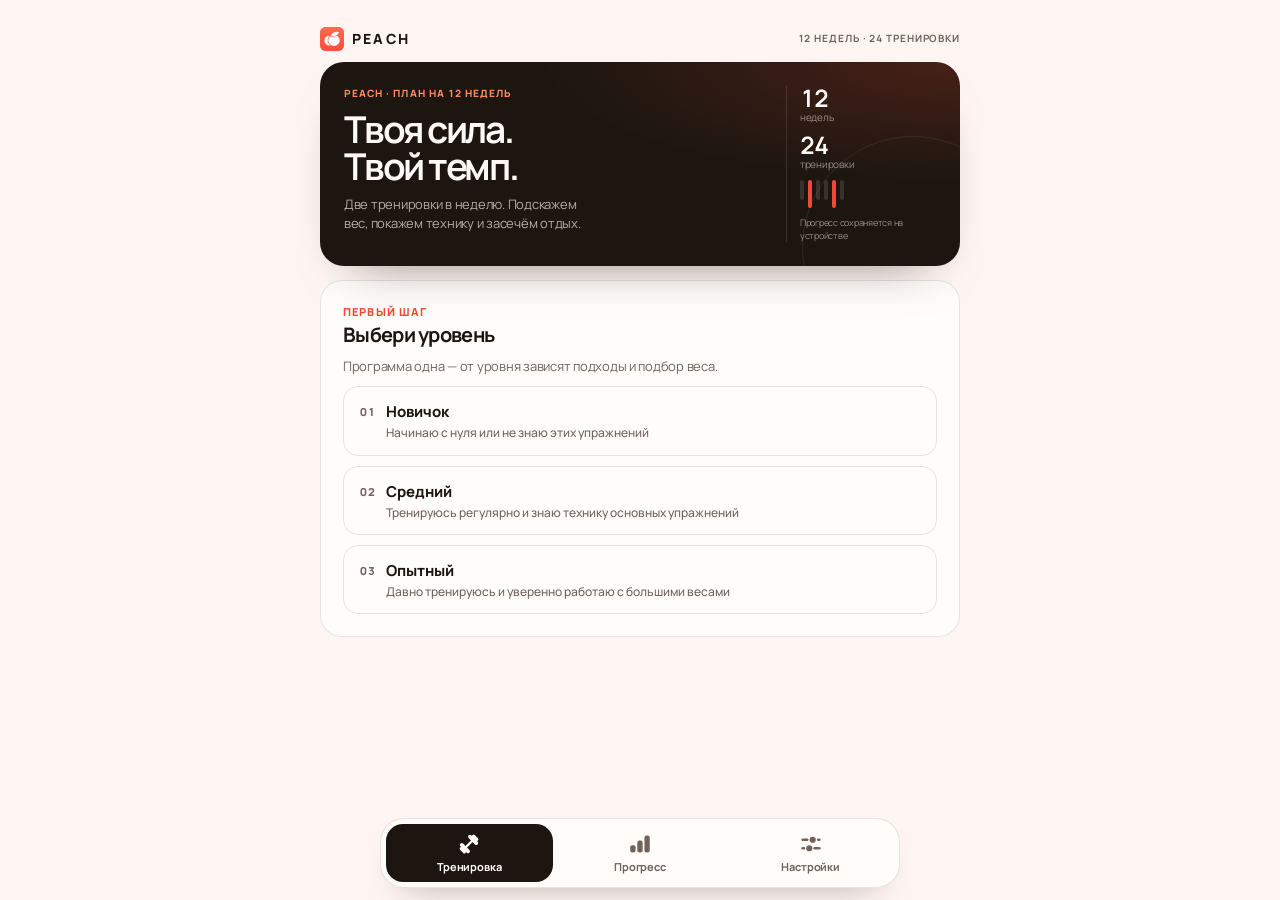
==== commit faf2cff0: "Calm UI 1.1: focused workout, contained timer, stable navigation" ====
--- a/index.html
+++ b/index.html
@@ -474,7 +474,7 @@
 <div id="launch" aria-hidden="true"><svg><use href="#peach"/></svg></div>
 
 <header><div class="wrap">
-  <div class="brandline"><span class="brand"><img class="brand-logo" src="peach-logo.svg" alt="" width="24" height="24">PEACH</span><span class="brandnote">12 недель · 24 тренировки · Релиз 1.0</span></div>
+  <div class="brandline"><span class="brand"><img class="brand-logo" src="peach-logo.svg" alt="" width="24" height="24">PEACH</span><span class="brandnote">12 недель · 24 тренировки</span></div>
   <div class="top">
     <div><h1 id="ttl">Неделя 1</h1><div class="sub" id="sub"></div></div>
     <div class="ring" title="Выполнено тренировок"><svg viewBox="0 0 50 50"><circle class="tr" cx="25" cy="25" r="21"/><circle class="pr" id="ringp" cx="25" cy="25" r="21" stroke-dasharray="131.9" stroke-dashoffset="131.9"/></svg><b id="ringt">0/24</b></div>
@@ -501,7 +501,7 @@
     <span class="rest-kicker" id="rfkicker">Отдых</span>
     <div class="rest-ring">
       <svg viewBox="0 0 280 280" aria-hidden="true"><circle class="rr-track" cx="140" cy="140" r="122"/><circle class="rr-progress" id="rfprogress" cx="140" cy="140" r="122" pathLength="100" stroke-dasharray="100" stroke-dashoffset="100"/></svg>
-      <div class="rest-clockbox"><span class="rest-state" id="rfstate">Отдых</span><b class="rest-clock" id="rfclock" role="timer" aria-live="off">0:00</b><span class="rest-sub" id="rfsub">до следующего подхода</span></div>
+      <div class="rest-clockbox"><span class="rest-state" id="rfstate">Отдых</span><b class="rest-clock" id="rfclock" role="timer" aria-live="off">0:00</b><span class="rest-sub" id="rfsub">до подхода</span></div>
     </div>
     <div class="rest-next" id="rfcard"></div><p id="rfcoach" class="rest-coach"></p><div class="rest-effort"><span>Как прошёл подход? <small>можно пропустить</small></span><div class="effort-options" id="rfeffort"><button type="button" data-effort="easy" aria-pressed="false">Легко</button><button type="button" data-effort="ok" aria-pressed="false">Нормально</button><button type="button" data-effort="hard" aria-pressed="false">Тяжело</button></div><p id="rfnote" class="effort-note" role="status"></p></div>
   </div>
@@ -645,7 +645,7 @@
 }
 function tonnage(w,d){let t=0;for(const ex of EX[d])for(const r of rows(w,ex.id))t+=num(r[0])*num(r[1]);return t}
 const PV=2;                                                      /* program version: 2 = seated leg curl added */
-const RELEASE={version:"1.0.0",date:"26 ноября 2026",name:"PEACH"};
+const RELEASE={version:"1.1.0",date:"26 ноября 2026",name:"PEACH"};
 function dayVer(w,d){const v=(S.verAt||{})[w+"-"+d];if(v)return v;return EX[d].some(ex=>!ex.since&&rows(w,ex.id).some(full))?1:PV}
 const EXD=(w,d)=>EX[d].filter(ex=>(ex.since||1)<=dayVer(w,d));
 const easy=(w,d)=>!!(S.easy&&S.easy[w+"-"+d]);
@@ -921,8 +921,11 @@
     if(ex.tip)coach+=`<p class="meta">${esc(ex.tip)}.</p>`;
     h+=`<p class="meta">Отдых ${ex.rest}.</p>`;
     if(ex.alt?HOWA[ex.name]:HOW[ex.id])h+=`<button type="button" class="technique-link" data-how="${ex.id}"><span>Показать технику</span><small>схема и подсказки</small><b aria-hidden="true">›</b></button>`;
-    if(coach)h+=`<details class="why coach"><summary>Как делать подходы</summary><div class="coach-body">${coach}</div></details>`;
-    if(beg&&w===1&&!lt&&!r.some(full))h+=beginnerGuide(ex,w);
+    let help="";
+    if(coach)help+=`<div class="coach-body">${coach}</div>`;
+    if(beg&&w===1&&!lt&&!r.some(full))help+=beginnerGuide(ex,w);
+    help+=exerciseWhy(ex);
+    if(help)h+=`<details class="why coach ex-help"><summary>Подсказки к упражнению</summary>${help}</details>`;
     h+=`<div class="sets">`;
     for(let s=0;s<n;s++){
       const on=full(r[s]), sg=suggest(ex,w,d,s), emptyUndo=justUndone&&justUndone.id===ex.id&&justUndone.s===s&&!justUndone.prev, v=on?r[s]:emptyUndo?["",""]:[sg.kg,sg.reps];
@@ -935,7 +938,6 @@
       }else h+=`<button type="button" class="srow${on?" on":""}${justDone&&justDone.id===ex.id&&justDone.s===s?" new":""}" data-edit="${s}" aria-label="Подход ${s+1}${on?", выполнен":""}"><span class="n">${s+1}</span><span class="val">${v[0]!==""?`<b>${esc(v[0])}</b> кг × <b>${esc(v[1])}</b>`:"— кг × "+esc(v[1])}</span><span class="ck">${on?CK:""}</span></button>`;
     }
     h+=`</div>`;
-    h+=exerciseWhy(ex);
     if(ex.wave&&!pick(ex.id,w)){const v=e1(w,ex.id),tv=p===2&&!ez?testE1(w,ex.id):0;let best=base(ex.id,1);for(let x=1;x<w;x++)best=Math.max(best,e1(x,ex.id));
       if(v)h+=`<div class="e1">Оценка силы: <b>≈${fmt(v)} кг на 1 повторение</b>${v>best+0.05?'<span class="tag">рекорд</span>':""}</div><p class="meta">Только для сравнения результатов. Не пробуй этот вес.</p>`;
       if(tv)h+=`<p class="meta">Следующие 4 недели рассчитаем по первому контрольному подходу ★. Его оценка: <b>≈${fmt(tv)} кг на 1 повторение</b>.</p>`}
@@ -1028,7 +1030,7 @@
 function bodyCard(){
   const a=S.body||[], f=k=>a.filter(x=>num(x[k])), talk=bodyTalk(), p=S.photo||{}, due=photoDue(), dt=t=>new Date(t).toLocaleDateString("ru-RU",{day:"2-digit",month:"2-digit"});
   let h=`<section class="card" id="bodycard"><div class="row"><h3>Фото и замеры</h3><span class="pill ${p.a?"good":"wait"}">${p.z?"до и после есть":p.a?"точка отсчёта есть":"начни с фото"}</span></div>`;
-  if(!p.a)h+=`<p><b>Фото помогают увидеть изменения.</b> То, что происходит постепенно, трудно заметить в зеркале каждый день.</p><p>Сними первое фото сегодня. Оно останется в твоём телефоне — приложение его не загружает.</p>`;
+  if(!p.a)h+=`<p class="meta">Первое фото — точка отсчёта на 12 недель. Оно остаётся в твоём телефоне.</p>`;
   h+=`<div class="pht">${PHO.map(([k,n])=>`<div class="${p[k]?"on":k===due?"due":""}"><b>${p[k]?"✓ ":""}${n}</b><span>${p[k]?dt(p[k]):k==="a"?"сегодня":k==="m"?"недели 6–8":"после 12-й недели"}</span></div>`).join("")}</div>`;
   if(due)h+=`<button type="button" class="easy" data-photo="${due}">${due==="a"?"Фото «до» сделала":due==="m"?"Фото на середине сделала":"Фото «после» сделала"}</button>`;
   else if(p.z)h+=`<p><b>Открой первое и последнее фото рядом.</b> Сравнивай их в одинаковом свете.</p>`;
@@ -1090,13 +1092,13 @@
     h+=`<section class="card"><div class="row"><h3>${l.name}</h3><span class="pill ${got.length<2?"wait":diff>0?"good":"warn"}">${got.length<2?"ждём записей":diff>0?"вес растёт":"вес пока на месте"}</span></div>
       ${got.length?`<div class="big">${fk(last)} <small>кг${got.length>1?` · ${diff>=0?"+":"−"}${fk(Math.abs(diff))} кг к первой неделе`:" · рабочий вес"}</small></div>${weekChart(vals)}`:`<p class="meta">Рабочий вес появится после первой тренировки с этим упражнением.</p>`}</section>`;
   }
-  h+=historyCard()+achCard()+`<p class="meta">На графике — самый тяжёлый рабочий подход каждой недели.</p>`+bodyCard()+`
-    <section class="card"><h3>Если вес не растёт</h3><ul>
+  h+=historyCard()+`<details class="card fold"><summary>Достижения</summary>`+achCard()+`</details><p class="meta">На графике — самый тяжёлый рабочий подход каждой недели.</p>`+bodyCard()+`
+    <details class="card fold"><summary>Если вес не растёт</summary><ul>
     <li>Не получился максимум диапазона — повтори тот же вес в следующий раз.</li>
     <li>Вес стоит три недели — проверь, не остаётся ли после подхода больше 3 повторений. Если да, немного прибавь.</li>
     <li>Копится усталость или падают веса — включи «Сегодня полегче».</li>
     <li>Для прогресса нужны сон, достаточно еды и белок 1,6–2,2 г на килограмм веса.</li>
-    <li>Болит сустав или поясница — остановись и замени упражнение. Боль не терпи.</li></ul></section>`;
+    <li>Болит сустав или поясница — остановись и замени упражнение. Боль не терпи.</li></ul></details>`;
   $("view").innerHTML=h;syncFooter();
 }
 function renderProgress(){
@@ -1118,31 +1120,31 @@
     h+=`<tr class="${p===3?"rest":""}${w===S.cur.w?" cur":""}"><td>${w} · ${LABEL[p]}</td>`+
       LIFTS.map(l=>`<td>${isBeg(w)?"новичок":(pick(l.id,w)||!base(l.id,1)?"подбор":fk(planKg(l.id,w)))+" × "+SC(w)[l.day].reps[p]}</td>`).join("")+`</tr>`}
   h+=`</tbody></table></div><p class="meta">В таблице: вес × повторения. После недель 3, 7 и 11 план обновится по контрольным подходам ★.</p></section>
-`+historyCard()+achCard()+bodyCard()+`<section class="card"><h3>Если вес не растёт</h3><ul>
+`+historyCard()+`<details class="card fold"><summary>Достижения</summary>`+achCard()+`</details>`+bodyCard()+`<details class="card fold"><summary>Если вес не растёт</summary><ul>
     <li>Одна неудачная тренировка — норма. Следующую начни по плану.</li>
     <li>Меньше повторений две проверки подряд — проверь сон, питание и технику.</li>
     <li>Для прогресса нужны достаточно еды и белок 1,6–2,2 г на килограмм веса.</li>
     <li>Падают веса сразу во всех упражнениях — сделай лёгкую неделю и поспи 7–9 часов.</li>
-    <li>Болит сустав или поясница — остановись и замени упражнение. Боль не терпи.</li></ul></section>`;
+    <li>Болит сустав или поясница — остановись и замени упражнение. Боль не терпи.</li></ul></details>`;
   $("view").innerHTML=h;syncFooter();
 }
 const isFirst=()=>!S.startSet&&!Object.keys(S.log||{}).length;
 const OB={};
 function welcomeHero(){
-  return `<section class="welcome-hero"><div class="welcome-copy"><span class="cap">PEACH · ПЛАН НА 12 НЕДЕЛЬ</span><h2>Твоя сила.<br>Твой темп.</h2><p>Две тренировки в неделю. Веса, техника и отдых — в одном спокойном ритме.</p><div class="release-strip" aria-label="Ключевые возможности релиза"><span>Релиз 1.0</span><span>3D-техника</span><span>Офлайн</span><span>Без аккаунта</span></div></div><div class="welcome-plan" aria-label="План: 12 недель, 24 тренировки"><div><b>12</b><span>недель</span></div><div><b>24</b><span>тренировки</span></div><div class="welcome-line"><i></i><i></i><i></i><i></i><i></i><i></i></div><small>Прогресс сохраняется на устройстве</small></div></section>`
+  return `<section class="welcome-hero"><div class="welcome-copy"><span class="cap">PEACH · ПЛАН НА 12 НЕДЕЛЬ</span><h2>Твоя сила.<br>Твой темп.</h2><p>Две тренировки в неделю. Подскажем вес, покажем технику и засечём отдых.</p></div><div class="welcome-plan" aria-label="План: 12 недель, 24 тренировки"><div><b>12</b><span>недель</span></div><div><b>24</b><span>тренировки</span></div><div class="welcome-line"><i></i><i></i><i></i><i></i><i></i><i></i></div><small>Прогресс сохраняется на устройстве</small></div></section>`
 }
 function levelCard(){
   const L=OB.lv;
-  let h=welcomeHero()+`<section class="card level-card"><div class="section-heading"><span class="cap">Первый шаг</span><h3>Выбери уровень</h3></div><p class="meta">Программа одна. Меняется количество подходов и способ подбора веса.</p>`;
+  let h=welcomeHero()+`<section class="card level-card"><div class="section-heading"><span class="cap">Первый шаг</span><h3>Выбери уровень</h3></div><p class="meta">Программа одна — от уровня зависят подходы и подбор веса.</p>`;
   for(const k of Object.keys(LEVELS))h+=`<button type="button" class="opt lv" data-lvpick="${k}" aria-pressed="${L===k}"><span><b>${LEVELS[k].n}</b><i>${LEVELS[k].who}</i></span></button>`;
   if(L)h+=`<div class="note"><b>Твой уровень: «${LEVELS[L].n}».</b> ${LEVELS[L].text}</div>`;
   return h+`</section>`;
 }
 function renderWelcome(){
-  const L=OB.lv, B=L==="beg", fin=`<section class="card"><h3>Перед первой тренировкой</h3><p class="meta">Если есть травма, беременность или ограничения по здоровью, сначала согласуй нагрузку с врачом. При резкой боли, головокружении или нехватке воздуха остановись.</p></section><button type="button" class="cta" id="obgo">Начать</button><p class="sync">${L?`Выбран уровень <b>«${LEVELS[L].n}»</b>. `:""}Настройки можно изменить позже. Записи хранятся только в этом браузере и не переносятся между устройствами автоматически. Копию можно скачать в «Настройках».</p>`;
+  const L=OB.lv, B=L==="beg", fin=`<button type="button" class="cta" id="obgo">Начать</button><p class="sync">Травма, беременность или ограничения по здоровью — сначала согласуй нагрузку с врачом. Резкая боль, головокружение, нехватка воздуха — стоп.</p><p class="sync">Записи остаются в этом браузере. Копия и перенос — в «Настройках».</p>`;
   let h=levelCard();
-  if(!L){$("view").innerHTML=h+`<div class="onboarding-intro"><p><b>12 недель · 2 тренировки в неделю.</b><br>Подскажем вес, технику и отдых. Тебе останется тренироваться — прогресс сохранится на этом устройстве.</p></div>`;return}
-  if(B||OB.nw)h+=`<section class="card"><h3>${B?"Начнём с пустого грифа":"Вес подберём в зале"}</h3><p class="meta">${B?"В мосту и тяге подставим <b>20 кг</b> как ориентир. На первой тренировке проверь вес грифа: после подхода приложение подскажет, когда прибавить или убавить. Если штанга пока неудобна, мост можно заменить вариантом без веса.":"Сейчас ничего вводить не нужно. На первой тренировке начнёшь с лёгкого веса, а приложение подскажет, когда прибавить или убавить."}</p>${B?`<details class="why"><summary>Знаю вес своего грифа</summary><p class="meta">Если не знаешь, просто оставь 20 кг. Это стартовый ориентир, а не обязательный вес.</p><div class="obbar">${[["ht","Гриф для моста"],["rdl","Гриф для тяги"]].map(([id,n])=>`<div><label class="lbl" for="ob-bar-${id}">${n}</label><div class="field"><input id="ob-bar-${id}" inputmode="decimal" autocomplete="off" data-obbar="${id}" value="${esc(OB["bar-"+id]||"20")}" aria-describedby="obgo"><span>кг</span></div></div>`).join("")}</div></details>`:`<button type="button" class="easy" data-nw aria-pressed="true">Знаю свои рабочие веса</button>`}</section>`;
+  if(!L){$("view").innerHTML=h;return}
+  if(B||OB.nw)h+=`<section class="card"><h3>${B?"Начнём с пустого грифа":"Вес подберём в зале"}</h3><p class="meta">${B?"Для моста и тяги поставим ориентир <b>20 кг</b>. После первого подхода подскажем, прибавить или убавить.":"Ничего вводить не нужно: начнёшь с лёгкого веса, дальше подскажем."}</p>${B?`<details class="why"><summary>Знаю вес своего грифа</summary><p class="meta">Если не знаешь, просто оставь 20 кг. Это стартовый ориентир, а не обязательный вес.</p><div class="obbar">${[["ht","Гриф для моста"],["rdl","Гриф для тяги"]].map(([id,n])=>`<div><label class="lbl" for="ob-bar-${id}">${n}</label><div class="field"><input id="ob-bar-${id}" inputmode="decimal" autocomplete="off" data-obbar="${id}" value="${esc(OB["bar-"+id]||"20")}" aria-describedby="obgo"><span>кг</span></div></div>`).join("")}</div></details>`:`<button type="button" class="easy" data-nw aria-pressed="true">Знаю свои рабочие веса</button>`}</section>`;
   else{h+=`<section class="card"><h3>Твой обычный рабочий подход</h3><p class="meta">Впиши вес и повторения, которые делаешь уверенно и с хорошей техникой. Не максимум на один раз. По ним рассчитаем первую тренировку.</p>`;
     for(const l of LIFTS)h+=`<div class="obrow"><b>${l.name}</b><button type="button" class="ghostbtn" data-how="${l.id}">Посмотреть технику ›</button><div class="grid2">
       <div class="field"><input id="ob-${l.id}-w" inputmode="decimal" autocomplete="off" data-ob="${l.id}-w" value="${esc(OB[l.id+"-w"]||"")}" aria-label="${l.name}: вес"><span>кг</span></div>
@@ -1153,7 +1155,7 @@
 function isStandalone(){try{return matchMedia("(display-mode: standalone)").matches||navigator.standalone===true}catch(e){return navigator.standalone===true}}
 let installPrompt=null,installConfirmed=isStandalone();
 function releaseCard(){
-  return `<section class="card release-card" id="release-info"><div class="section-heading"><span class="cap">Релиз ${RELEASE.version} · ${RELEASE.date}</span><h3>PEACH готов к тренировке</h3></div><p class="meta">Полный план, интерактивная техника, таймеры и копия дневника работают без аккаунта. Данные остаются на этом устройстве.</p><div class="release-actions"><a class="release-link" href="release.html">Что нового</a><a class="release-link" href="privacy.html">Конфиденциальность</a><a class="release-link" href="terms.html">Условия</a><a class="release-link" href="credits.html">Источники</a><a class="release-link" href="https://github.com/morozovandrew20/peach-fitness/issues" target="_blank" rel="noopener">Поддержка</a></div></section>`
+  return `<section class="card about-card" id="release-info"><div class="row"><h3>О приложении</h3><span class="pill">Релиз ${RELEASE.version}</span></div><div class="release-actions"><a class="release-link" href="release.html">Что нового</a><a class="release-link" href="privacy.html">Конфиденциальность</a><a class="release-link" href="terms.html">Условия</a><a class="release-link" href="credits.html">Источники</a><a class="release-link" href="https://github.com/morozovandrew20/peach-fitness/issues" target="_blank" rel="noopener">Поддержка</a></div></section>`
 }
 function installCard(){
   return installConfirmed?`<section class="card" id="install"><h3>PEACH на главном экране</h3><p class="meta">Приложение установлено. Открывай тренировку одним касанием — записи по-прежнему хранятся на этом устройстве.</p></section>`:`<section class="card" id="install"><h3>PEACH на главном экране</h3><p class="meta">Добавь ярлык, чтобы тренировка была рядом с мессенджерами. Аккаунт и интернет для этого не нужны.</p><button type="button" class="btn" data-install>Добавить на главный экран</button><span class="e1" id="installmsg" role="status"></span></section>`
@@ -1186,8 +1188,8 @@
   if(!S.startSet&&!B)h+=`<div class="note">Сейчас указаны примеры. Замени их на свои веса и повторения.</div>`;
   {const L=LEVELS[S.level]?S.level:"mid",logged=Object.keys(S.lvAt||{}).length;
   h+=`<section class="card" id="settings-program"><h3>Уровень</h3><div class="seg seg3" role="group" aria-label="Уровень">${["beg","mid","adv"].map(k=>`<button type="button" data-level="${k}" aria-pressed="${L===k}">${LEVELS[k].n}</button>`).join("")}</div>
-    <p class="meta"><b>${LEVELS[L].who}.</b> ${LEVELS[L].text}${logged?" Новый уровень применится только к неделям без записей. Прошлые тренировки не изменятся.":""}</p></section>`;}
-  h+=releaseCard()+themeCard()+installCard();
+    <p class="meta">${LEVELS[L].who}.${logged?" Новый уровень применится только к неделям без записей.":""}</p></section>`;}
+  h+=themeCard()+installCard();
   if(!B)for(const l of LIFTS){const s=S.start[l.id];
     const cb=calibOn(l.id),cv=cb?base(l.id,1):0;
     h+=`<section class="card"><div class="row"><h3>${l.name}</h3><span class="e1">оценка силы: <b id="b-${l.id}">${cb&&!cv?"—":fmt(base(l.id,1))+" кг"}</b></span></div>${cb?`<p class="meta">${cv?"Сейчас используется расчёт по первой тренировке.":"Расчёт появится после первой тренировки."} Если знаешь свой рабочий подход, впиши его — расчёт обновится.</p>`:""}
@@ -1221,7 +1223,7 @@
       <div class="row"><button type="button" class="btn" id="newblock">Подготовить новый блок</button><span class="e1" id="nbmsg" role="status"></span></div></section>
     <section class="card"><h3>Начать заново</h3><p class="meta">Удалит все записи и вернёт исходные настройки. Сначала сохранится автоматическая копия, из которой дневник можно восстановить.</p>
       <div class="row"><button type="button" class="btn danger" id="reset">Удалить дневник</button><span class="e1" id="resetmsg" role="status"></span></div></section>
-    <p class="sync" id="sync"></p>`;
+    ${releaseCard()}<p class="sync" id="sync"></p>`;
   $("view").innerHTML=h; setSync();
 }
 function render(fresh){document.body.classList.toggle("welcome-mode",tab==="train"&&isFirst());document.body.classList.toggle("workout-mode",tab==="train"&&!isFirst());document.body.classList.toggle("settings-mode",tab==="setup");applyTheme();awake();renderChrome(true);({train:isFirst()?renderWelcome:renderTrain,progress:renderProgress,setup:renderSetup})[tab]();const v=$("view");if(fresh){v.classList.remove("in");void v.offsetWidth;v.classList.add("in");clearTimeout(render.t);render.t=setTimeout(()=>v.classList.remove("in"),900)}}
@@ -1284,8 +1286,8 @@
   const left=tDone?0:(tPaused||Math.max(0,tEnd-Date.now())),progress=tDone?100:Math.max(0,Math.min(100,100-left/Math.max(1,tLen)*100)),screen=$("restfocus").querySelector(".rest-screen");
   $("timerin").style.setProperty("--p",progress+"%");$("rfprogress").style.strokeDashoffset=String(100-progress);
   $("timer").classList.toggle("end",tDone);screen.classList.toggle("done",tDone);$("rfkicker").textContent=(tPaused?"Пауза · ":"Отдых · ")+tLabel;
-  if(tDone){$("tlbl").textContent="Отдых закончен";$("tclock").textContent="Погнали";$("rfstate").textContent="Отдых закончен";$("rfclock").textContent="Погнали";$("rfsub").textContent="Следующий подход уже ждёт"}
-  else{$("tlbl").textContent=(tPaused?"Пауза · ":"Отдых · ")+tLabel;$("tclock").textContent=clockText(left);$("rfstate").textContent=tPaused?"Пауза":"Отдых";$("rfclock").textContent=clockText(left);$("rfsub").textContent=tPaused?"Время остановлено":"до следующего подхода"}
+  if(tDone){$("tlbl").textContent="Отдых закончен";$("tclock").textContent="Погнали";$("rfstate").textContent="Отдых закончен";$("rfclock").textContent="Погнали";$("rfsub").textContent="Следующий подход ждёт"}
+  else{$("tlbl").textContent=(tPaused?"Пауза · ":"Отдых · ")+tLabel;$("tclock").textContent=clockText(left);$("rfstate").textContent=tPaused?"Пауза":"Отдых";$("rfclock").textContent=clockText(left);$("rfsub").textContent=tPaused?"Пауза":"до подхода"}
   $("rfpause").textContent=tPaused?"Продолжить":"Пауза";$("rfpause").setAttribute("aria-pressed",String(!!tPaused));$("rfpause").setAttribute("aria-label",tPaused?"Продолжить отдых":"Поставить отдых на паузу");
   $("rfcontrols").hidden=tDone;$("rfnext").hidden=!tDone;$("rfstop").textContent=tDone?"Закрыть таймер":"Пропустить отдых";$("rfhint").textContent=tDone?"Следующий подход готов: проверь вес и повторения.":"Можно свернуть — отсчёт продолжится."
 }
--- a/flagship.css
+++ b/flagship.css
@@ -789,4 +789,36 @@
 .doc-footer{margin-top:18px;color:var(--muted);font-size:12px;line-height:1.6;text-align:center}
 .doc-note{border-left:4px solid var(--a1)}
 @media(max-width:560px){.doc-nav{grid-template-columns:1fr 1fr}.doc-hero{padding:24px 20px}.doc-top{padding-bottom:16px}}
-@media(prefers-reduced-motion:reduce){.release-link,.doc-home{transition:none}}+@media(prefers-reduced-motion:reduce){.release-link,.doc-home{transition:none}}
+
+/* v11 — спокойный интерфейс: меньше шума, стабильные навигация и таймер */
+/* Нижняя панель: без transform-центрирования и пружинных иконок — кнопки не «улетают» */
+nav{left:12px;right:12px;width:auto;max-width:520px;margin-inline:auto;transform:none}
+nav svg{transition:none;transform:none!important}
+nav button{min-width:0;white-space:nowrap;overflow:hidden;text-overflow:ellipsis}
+nav .bar{grid-template-columns:repeat(3,minmax(0,1fr))}
+main{padding-bottom:calc(104px + env(safe-area-inset-bottom,0px))}
+/* Таймер: текст всегда внутри круга, на 320–390 тоже */
+.rest-clockbox{display:flex;flex-direction:column;align-items:center;justify-content:center;gap:2px;max-width:74%;text-align:center;pointer-events:none}
+.rest-clock{font-size:clamp(38px,12.5vw,62px);line-height:1;white-space:nowrap}
+.rest-state,.rest-sub{max-width:100%;font-size:11px;line-height:1.25;text-align:center;overflow-wrap:anywhere}
+/* Секции-подсказки: одна строка вместо трёх блоков */
+.ex-help{margin-top:10px}
+.ex-help>.coach-body{margin-top:8px}
+.ex-help details{margin-top:8px}
+details.card.fold{padding:0}
+details.card.fold>summary{list-style:none;cursor:pointer;padding:18px 20px;font-size:17px;font-weight:750;letter-spacing:-.02em;min-height:54px;display:flex;align-items:center;justify-content:space-between;gap:12px}
+details.card.fold>summary::-webkit-details-marker{display:none}
+details.card.fold>summary::after{content:"›";font-size:22px;font-weight:400;color:var(--muted);transform:rotate(90deg);transition:transform .2s var(--ease)}
+details.card.fold[open]>summary::after{transform:rotate(-90deg)}
+details.card.fold>section.card{border:0;border-radius:0;box-shadow:none;background:transparent;padding-top:0}
+details.card.fold>ul{margin:0;padding:0 22px 18px 38px;color:var(--muted);font-size:14px;line-height:1.5}
+/* Спокойная подача */
+.welcome-copy p{max-width:30ch}
+.about-card .release-actions{margin-top:12px}
+.sync{max-width:52ch;margin-inline:auto}
+@media(max-width:360px){
+  .rest-clock{font-size:clamp(34px,12vw,44px)}
+  .rest-ring{width:min(56vw,180px)}
+}
+@media(prefers-reduced-motion:reduce){details.card.fold>summary::after{transition:none}}
